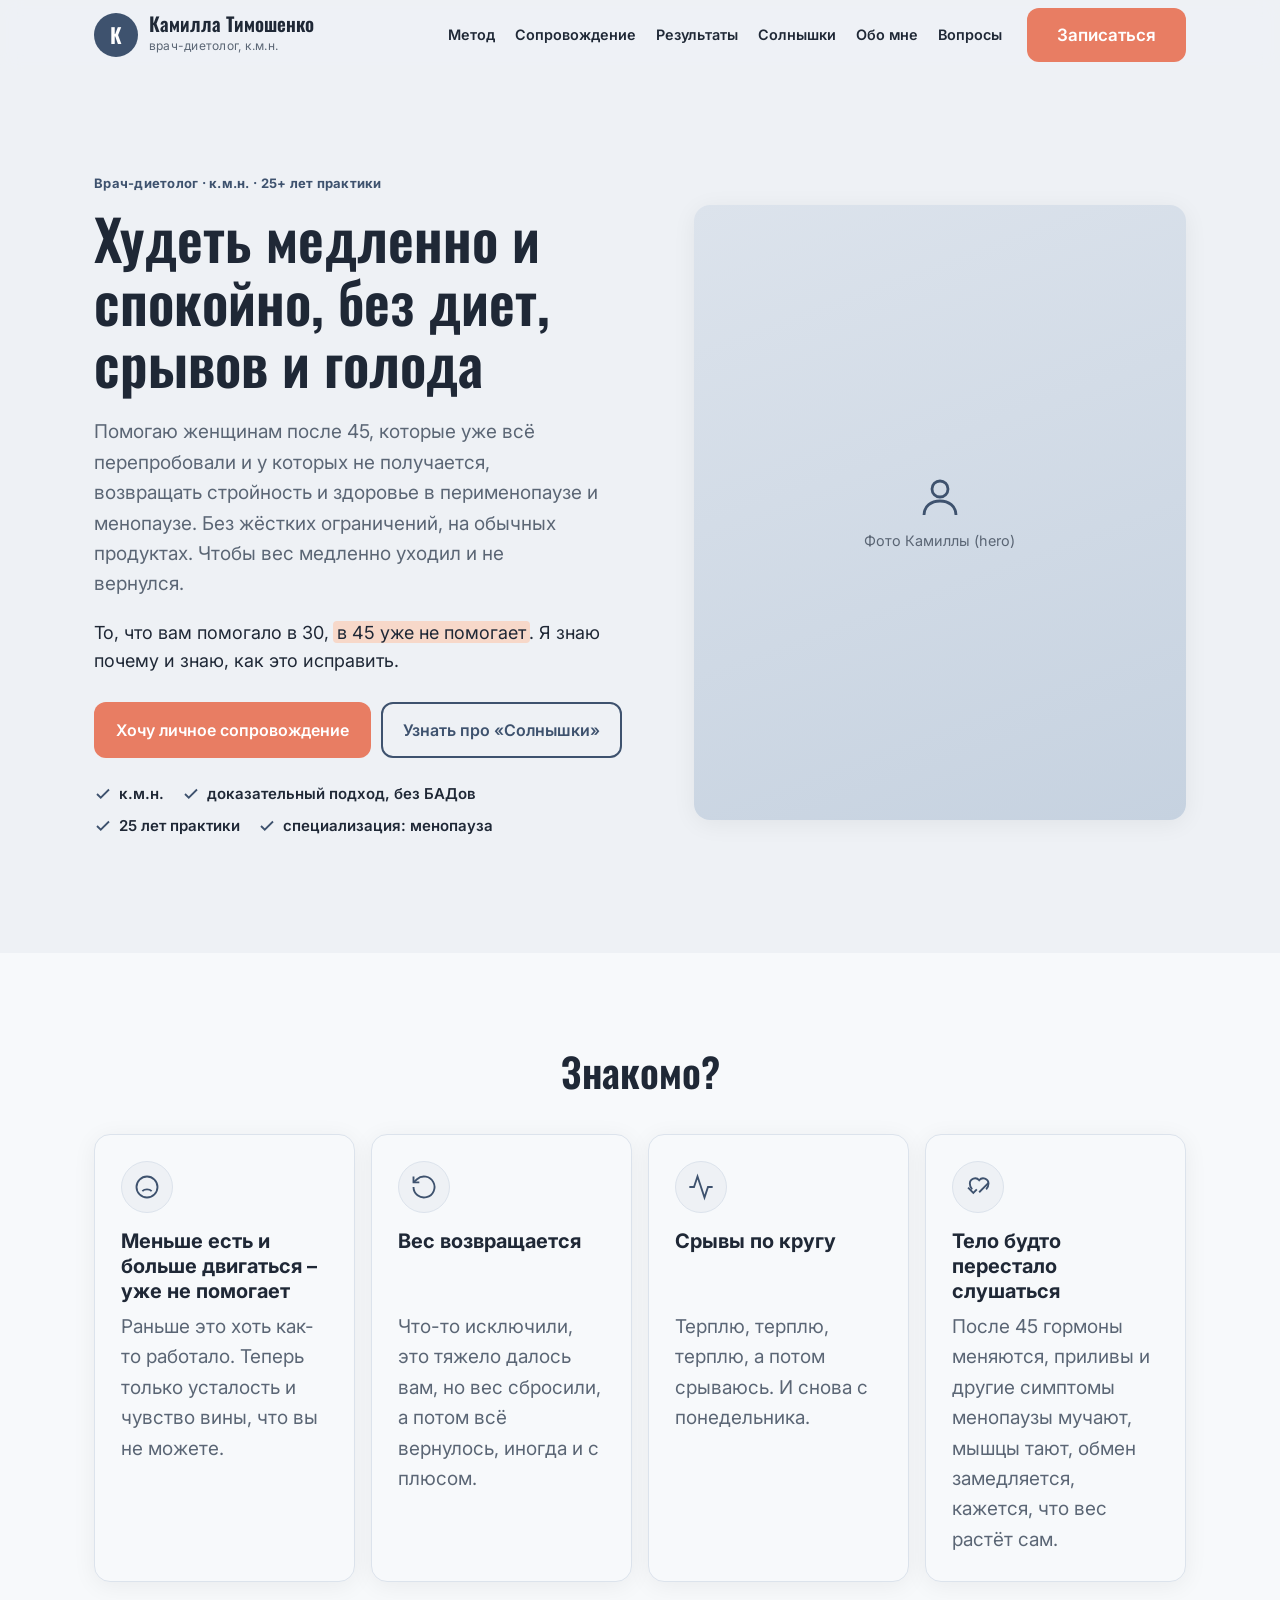
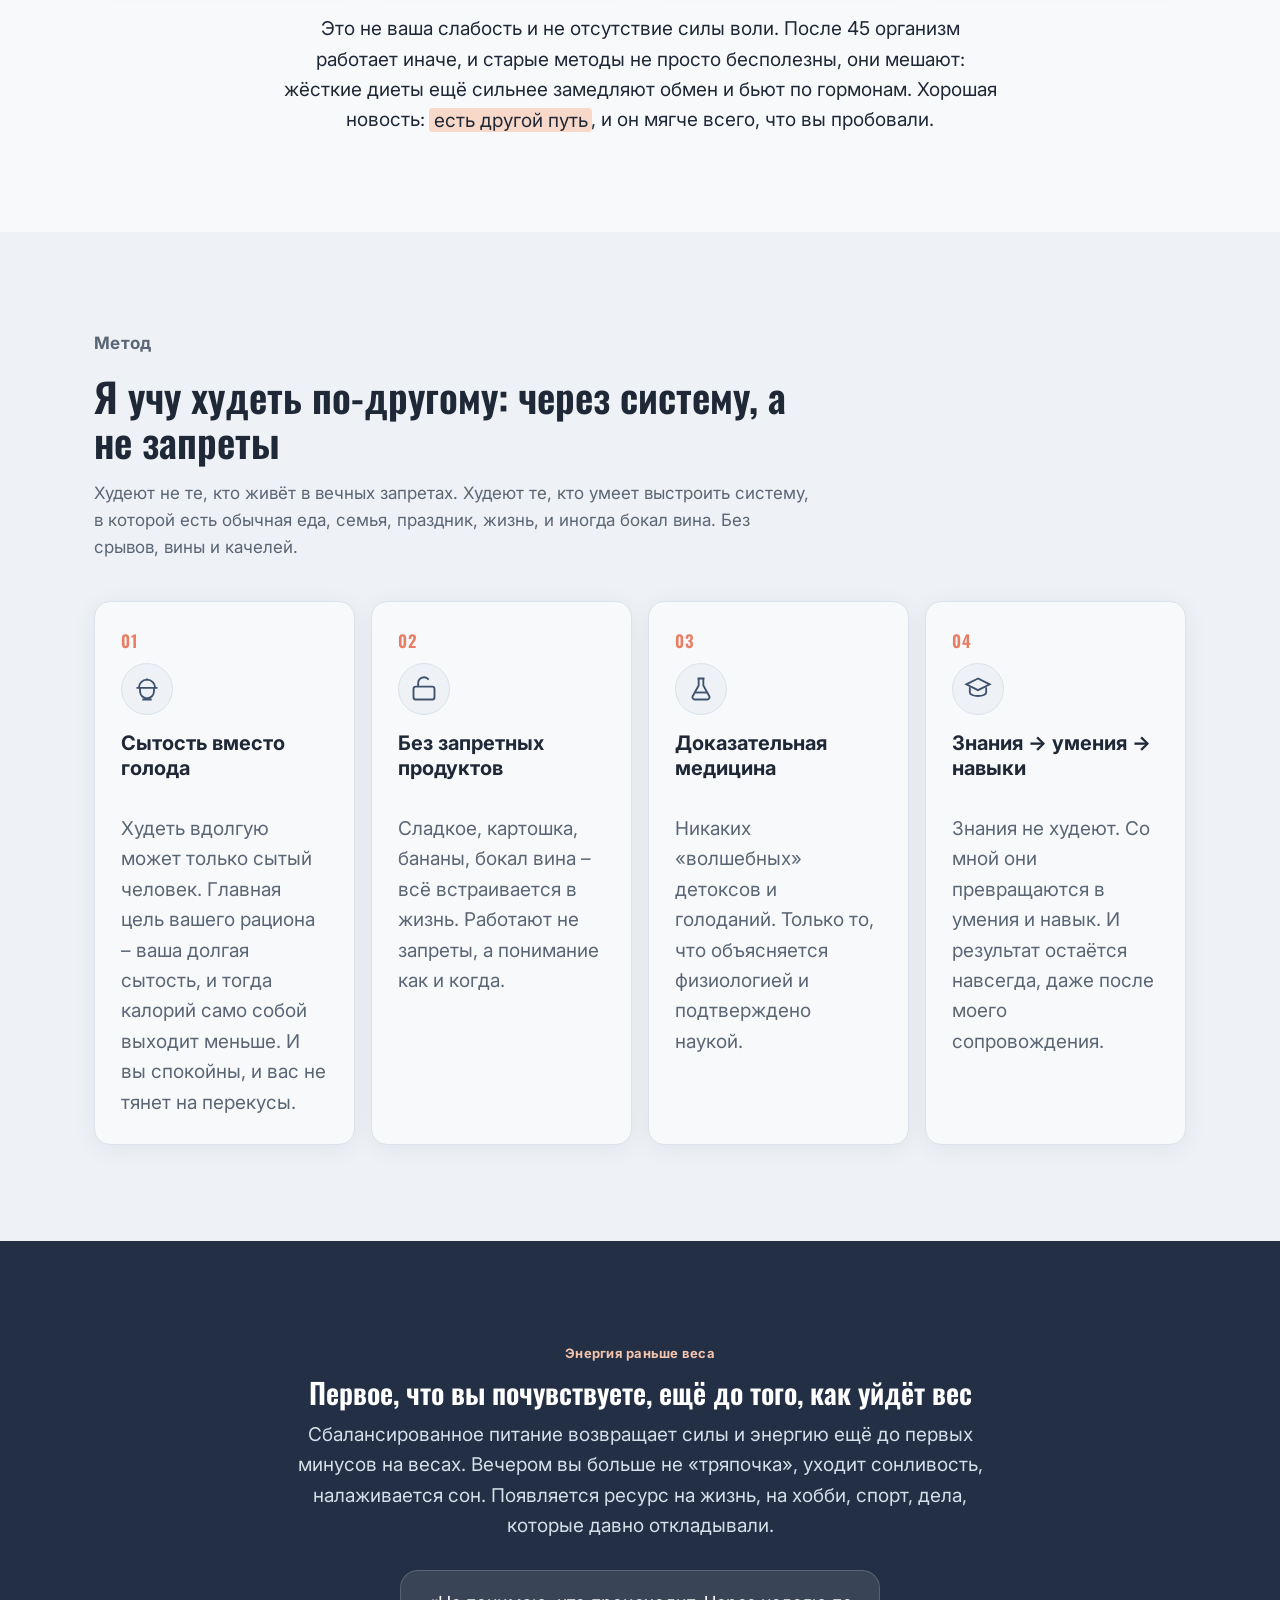
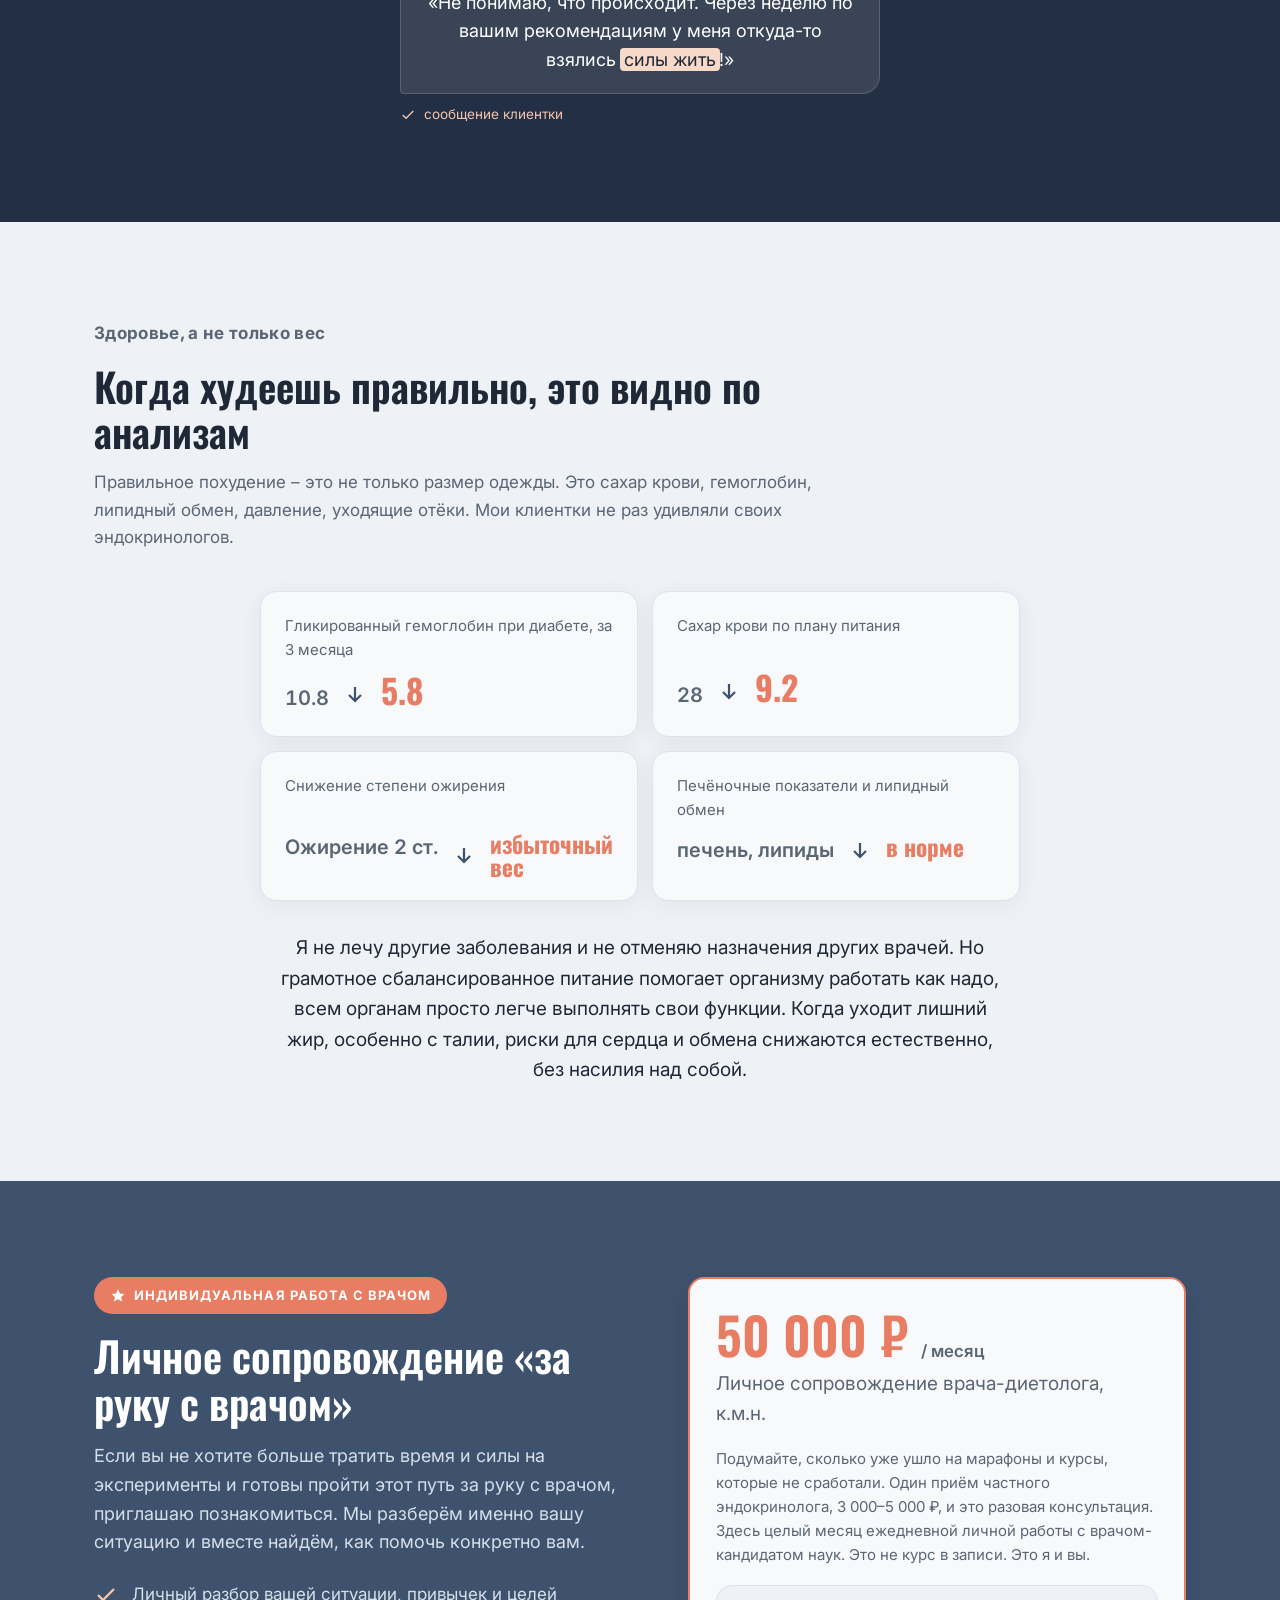
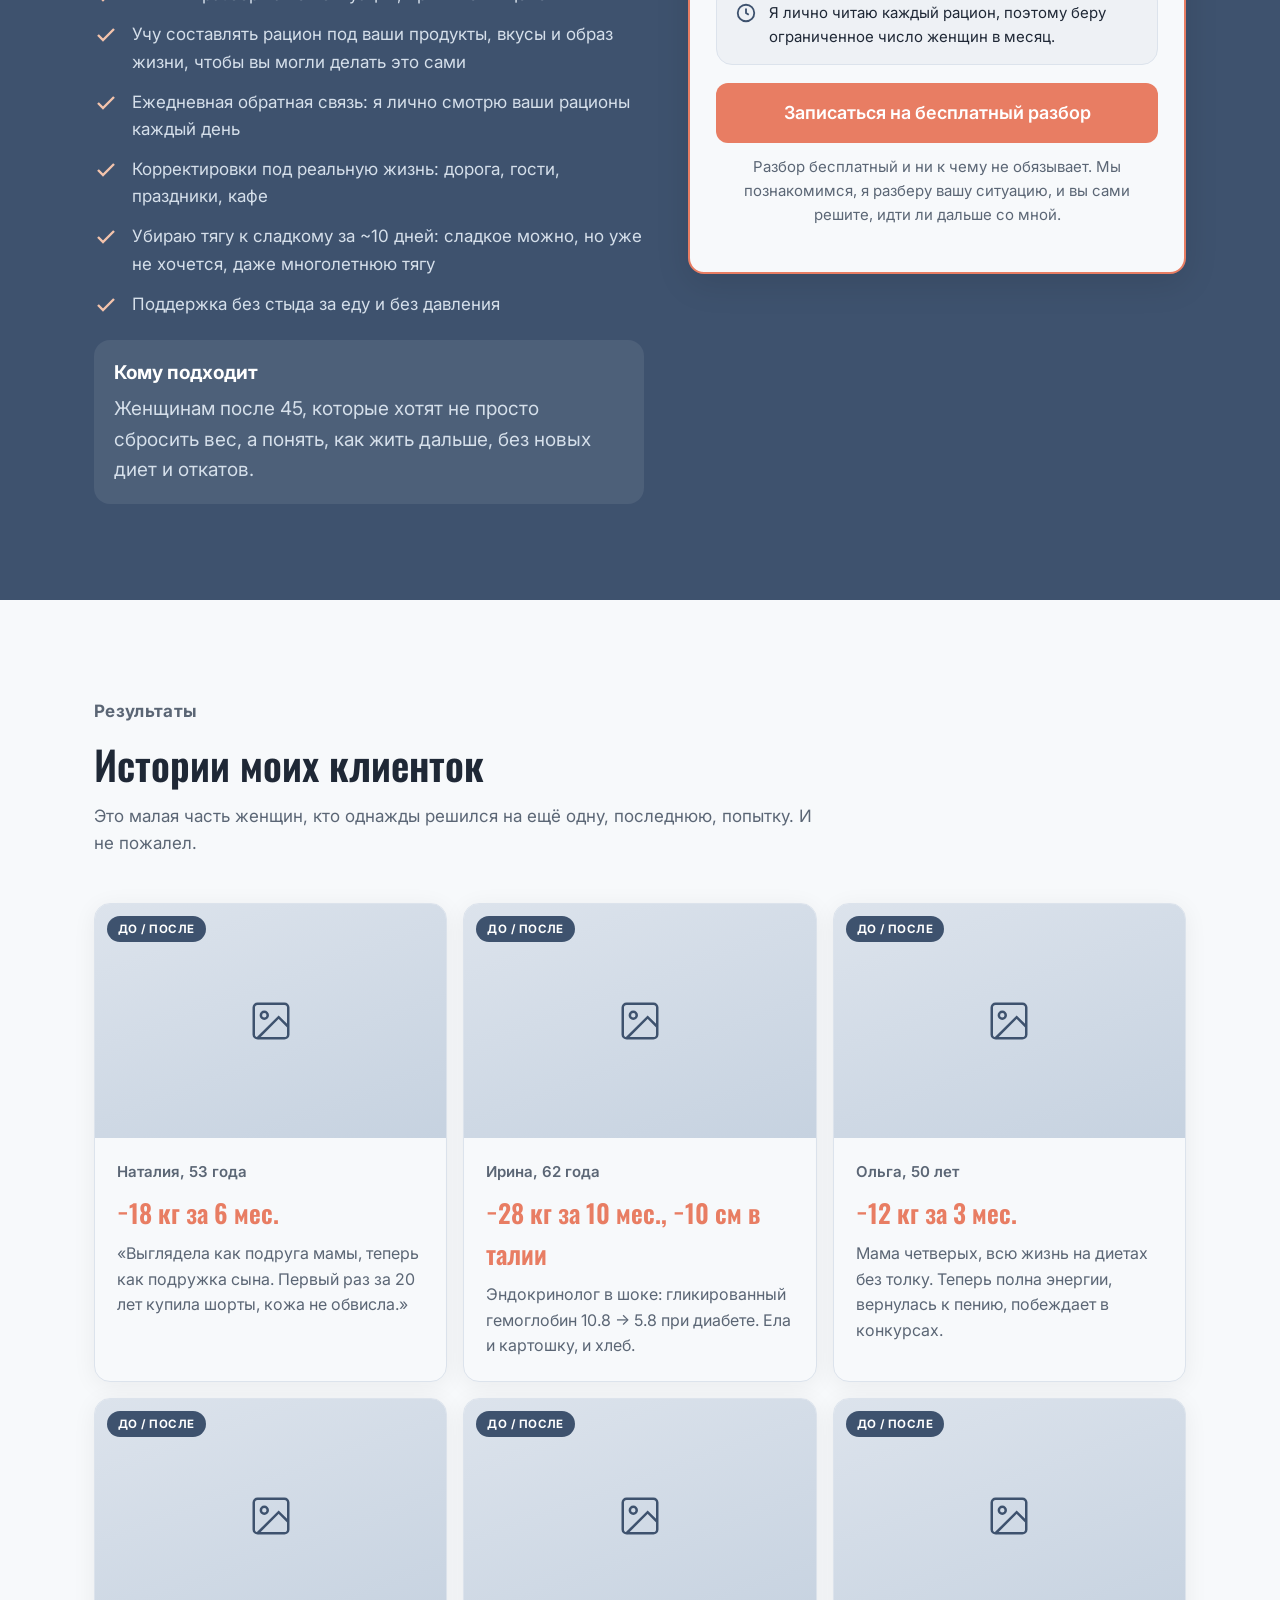
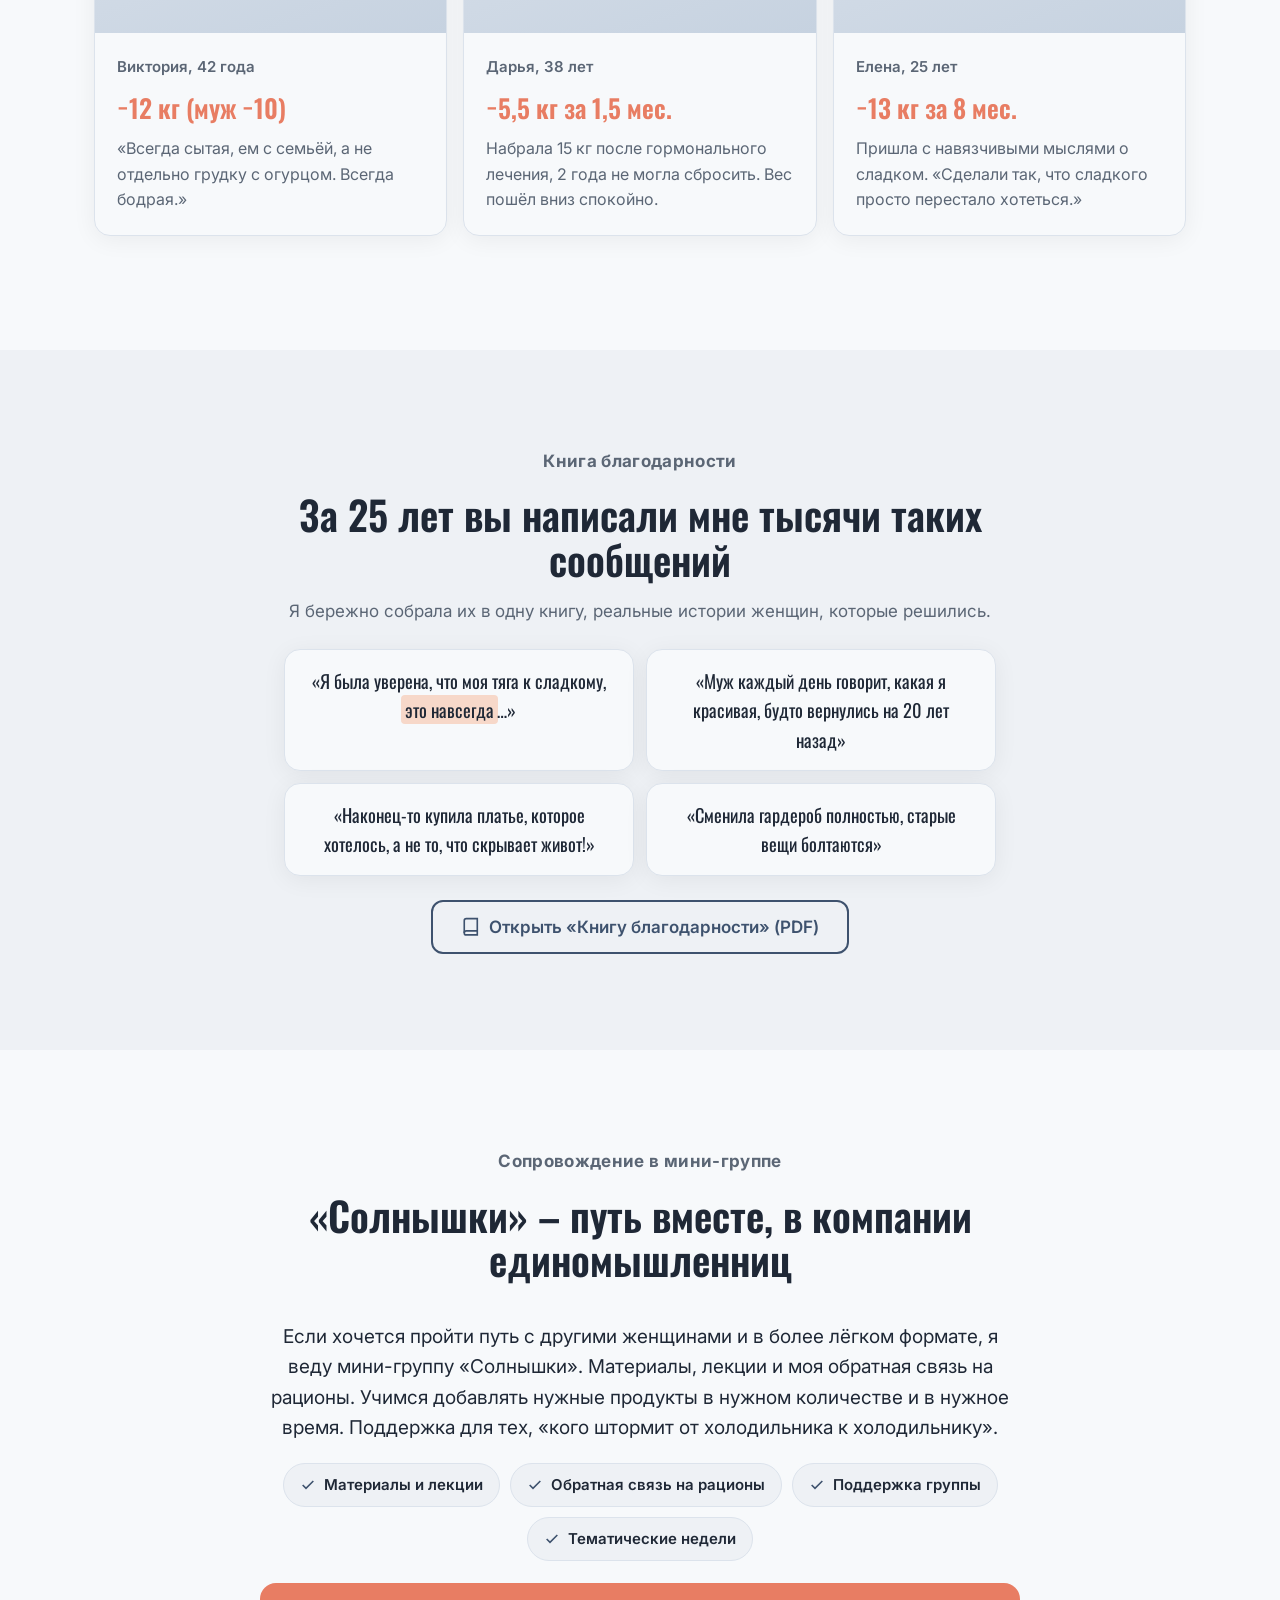
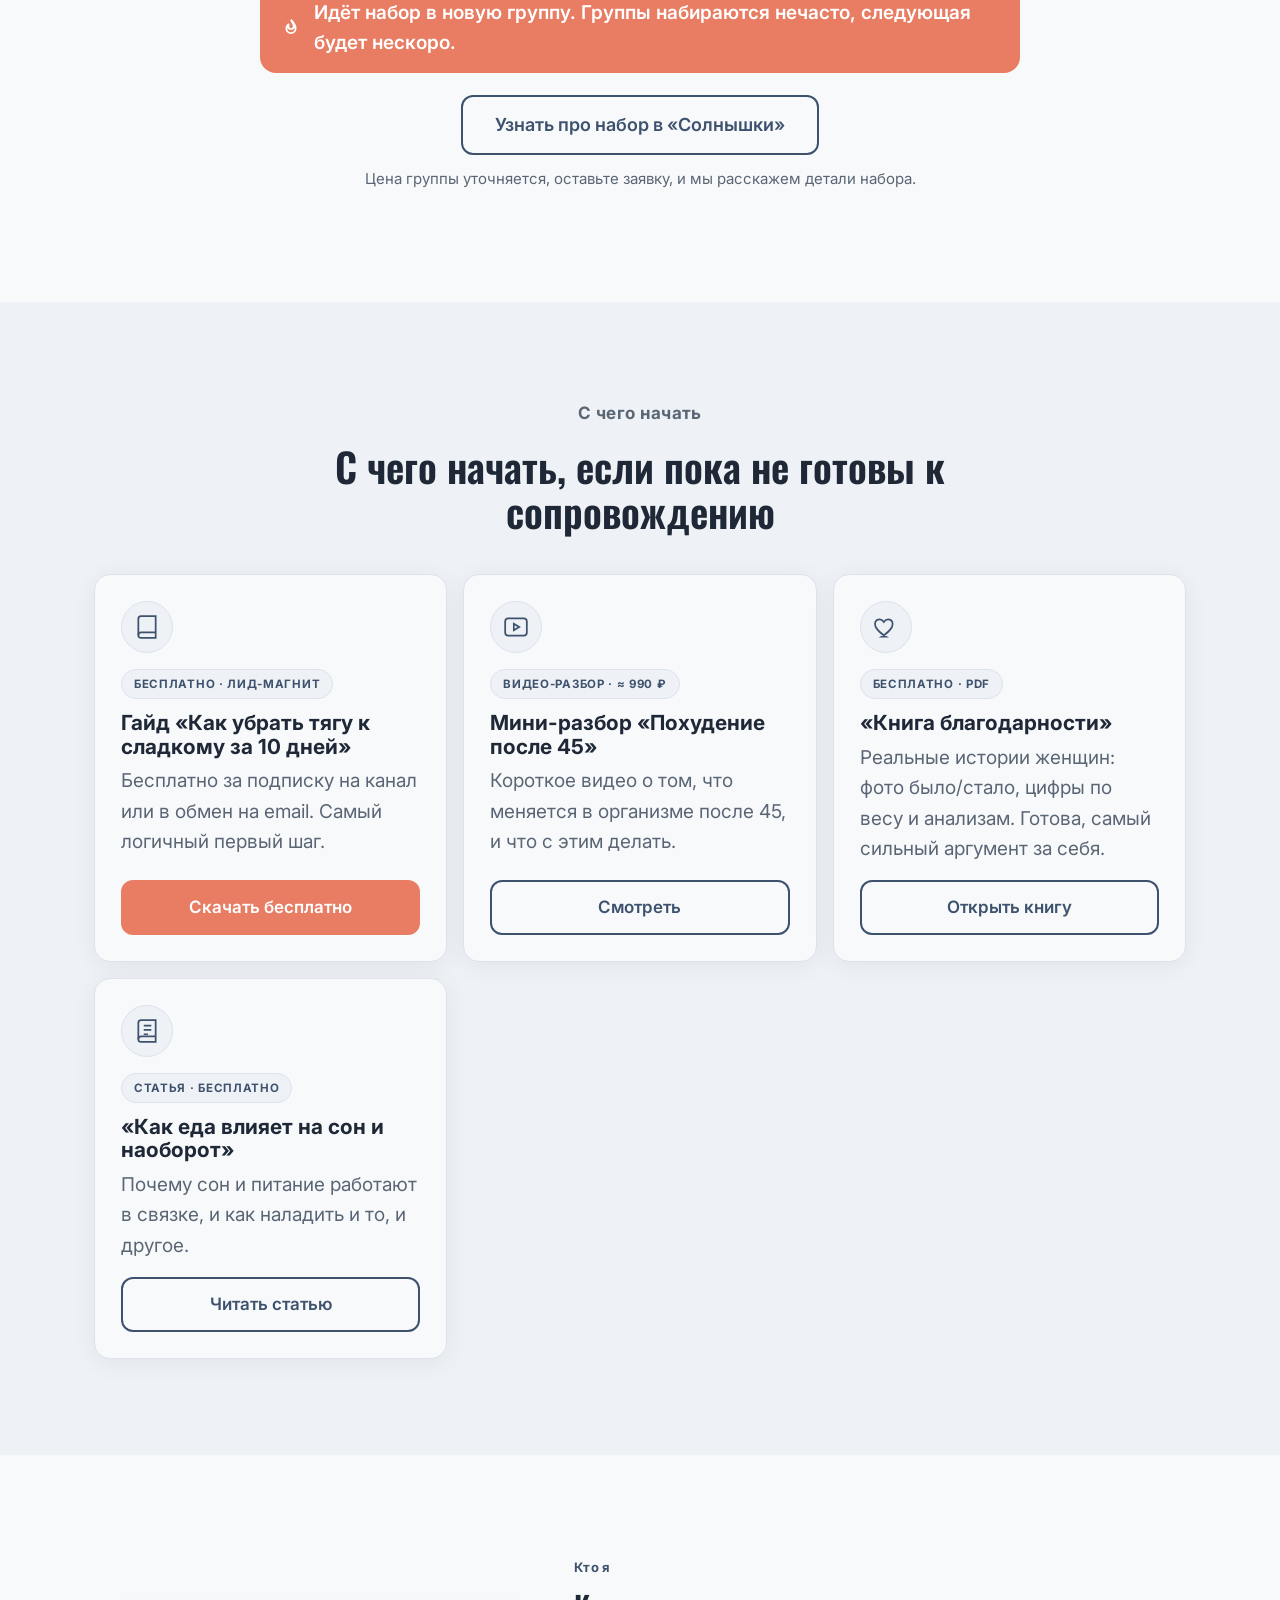
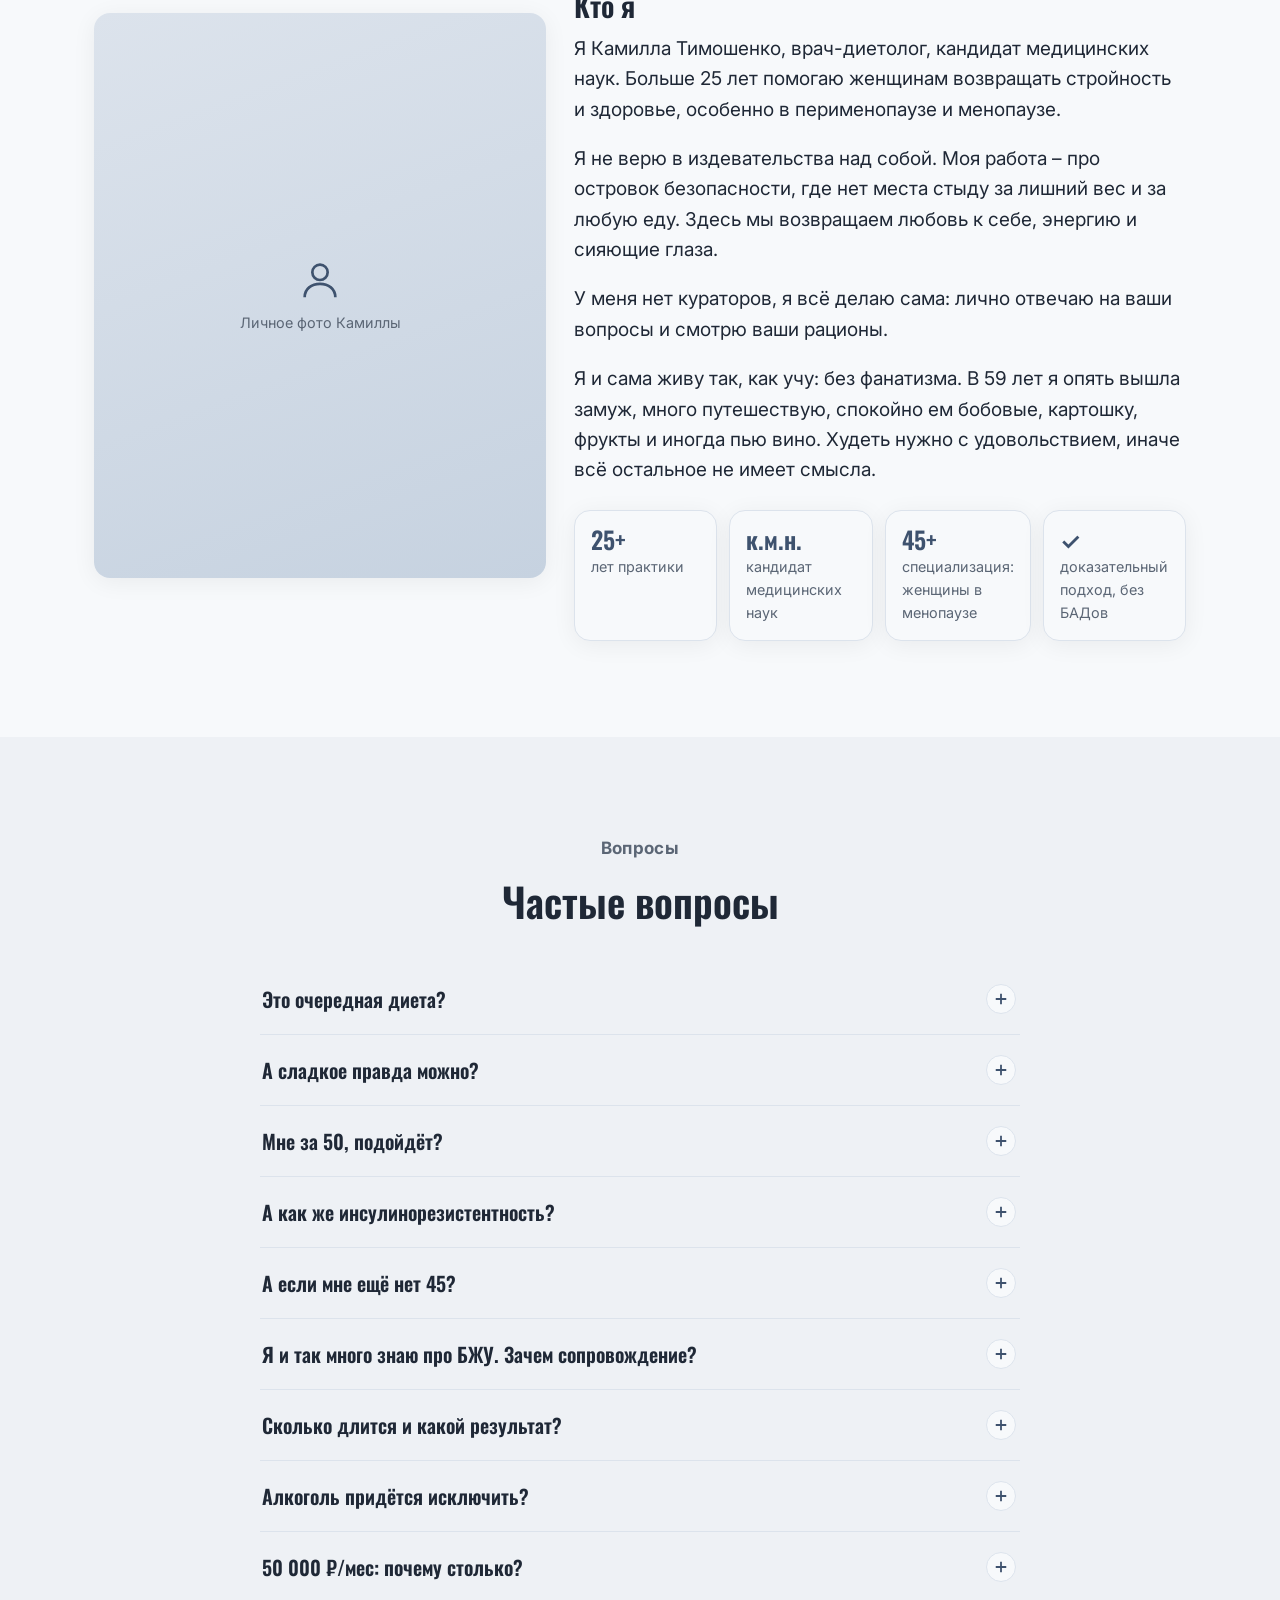
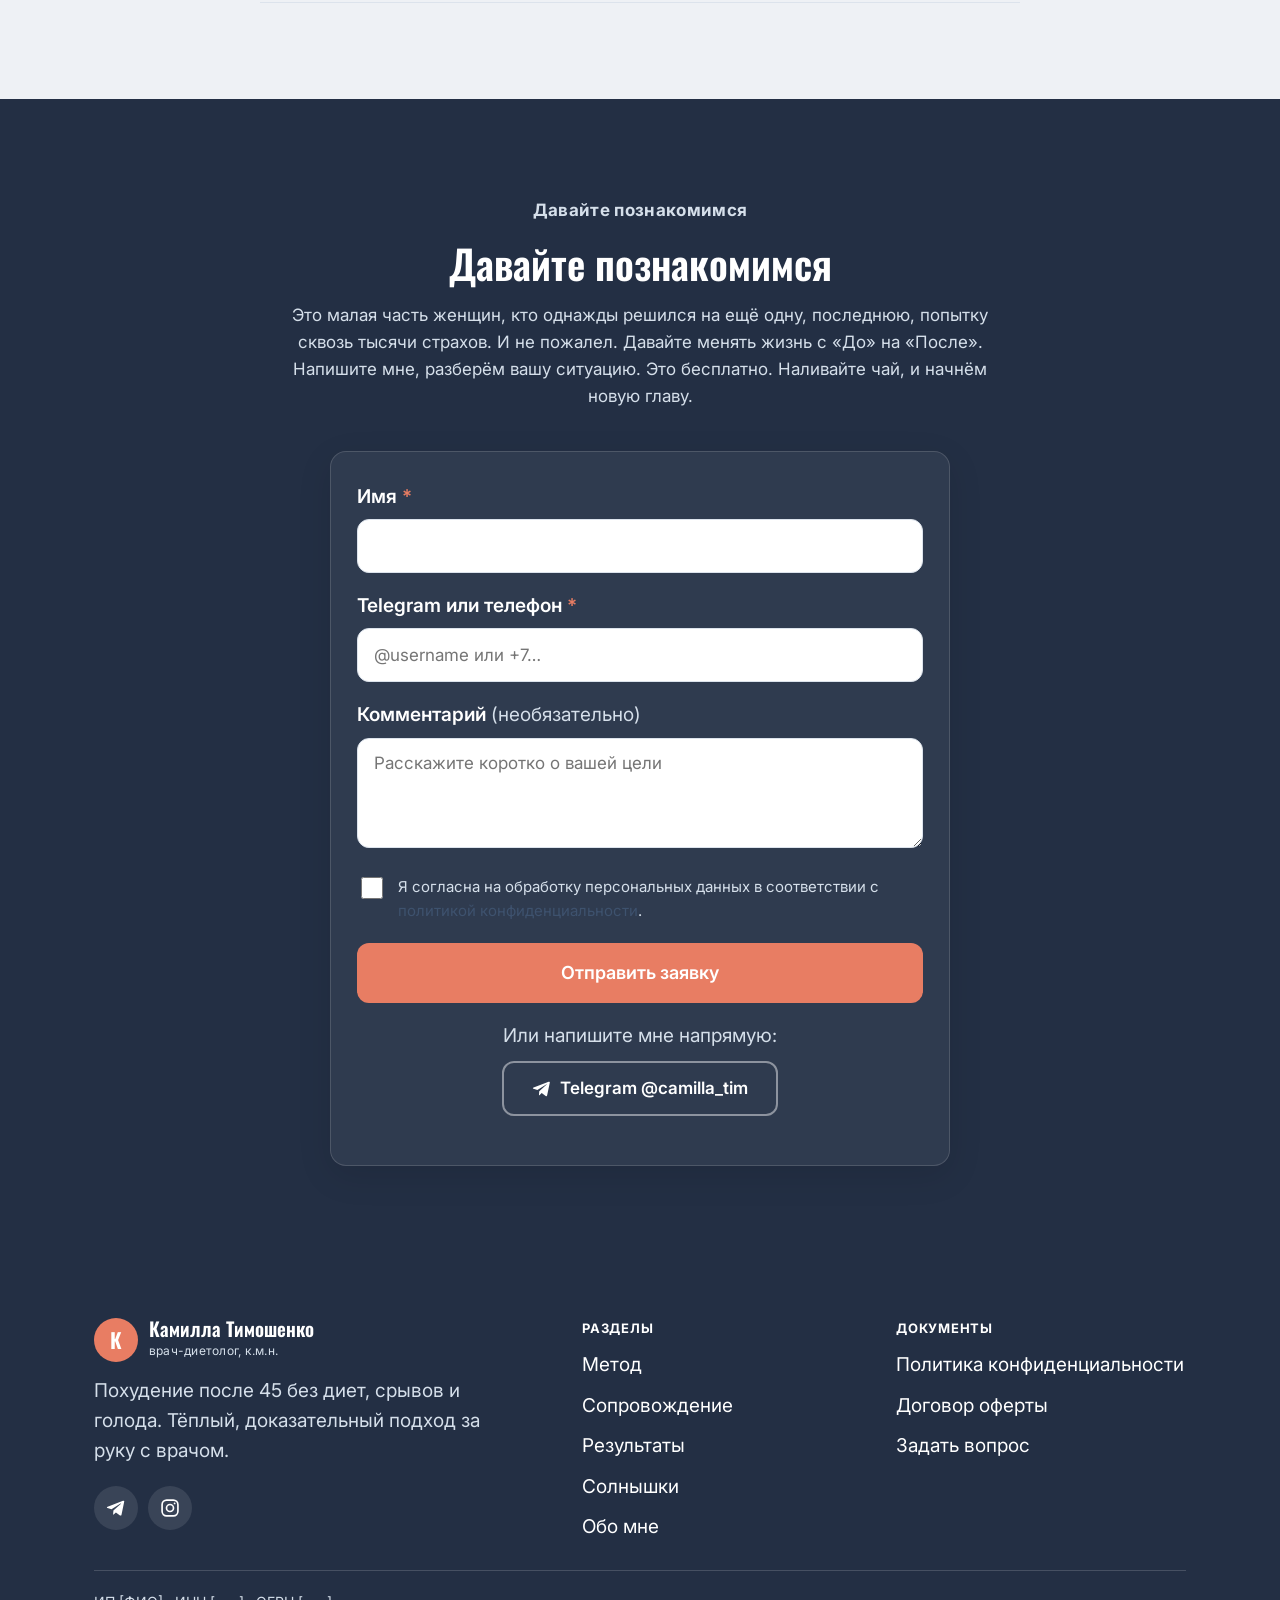
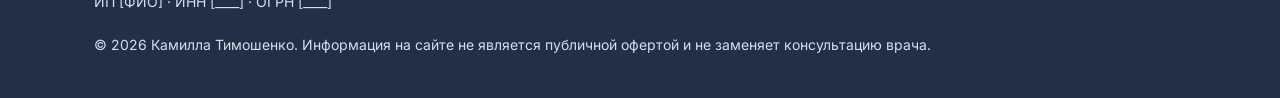
==== index.html @ c0842bf8 "Метод: «ёлочки» у «волшебных» Co-Authored-By: Claude Opus 4.8 <noreply@anthropic.com>" ====
<!DOCTYPE html>
<html lang="ru">
<head>
  <meta charset="UTF-8">
  <meta name="viewport" content="width=device-width, initial-scale=1">
  <title>Камилла Тимошенко, врач-диетолог, к.м.н. | Похудение после 45 без диет</title>
  <meta name="description" content="Врач-диетолог, кандидат медицинских наук. Помогаю женщинам после 45 возвращать стройность и здоровье в перименопаузе и менопаузе, без жёстких диет, срывов и голода. Личное сопровождение «за руку с врачом».">

  <meta property="og:type" content="website">
  <meta property="og:title" content="Камилла Тимошенко, врач-диетолог, к.м.н.">
  <meta property="og:description" content="Похудение после 45 без диет, срывов и голода. Личное сопровождение врача-кандидата наук.">
  <meta property="og:image" content="assets/og-preview.jpg">
  <meta property="og:locale" content="ru_RU">

  <link rel="preconnect" href="https://fonts.googleapis.com">
  <link rel="preconnect" href="https://fonts.gstatic.com" crossorigin>
  <link href="https://fonts.googleapis.com/css2?family=Oswald:wght@400;500;600;700&family=Inter:wght@400;500;600;700&display=swap" rel="stylesheet">
  <link rel="stylesheet" href="css/styles.css">
</head>
<body>

<!-- ============================ C0. ШАПКА ============================ -->
<header class="header" id="top">
  <div class="container header__inner">
    <a href="#top" class="brand" aria-label="Камилла Тимошенко, на главную">
      <span class="brand__mark" aria-hidden="true">К</span>
      <span>
        <span class="brand__name">Камилла Тимошенко</span>
        <span class="brand__role">врач-диетолог, к.м.н.</span>
      </span>
    </a>

    <nav class="nav" aria-label="Основная навигация">
      <a href="#metod">Метод</a>
      <a href="#lichka">Сопровождение</a>
      <a href="#cases">Результаты</a>
      <a href="#gruppa">Солнышки</a>
      <a href="#about">Обо мне</a>
      <a href="#faq">Вопросы</a>
    </nav>

    <a href="#lichka" class="btn btn--accent header__cta">Записаться</a>

    <button class="burger" aria-label="Меню" aria-expanded="false" aria-controls="mobile-menu">
      <svg class="icon-open" viewBox="0 0 24 24" fill="none" stroke="currentColor" stroke-width="2.2" stroke-linecap="round" aria-hidden="true"><path d="M4 7h16M4 12h16M4 17h16"/></svg>
      <svg class="icon-close" viewBox="0 0 24 24" fill="none" stroke="currentColor" stroke-width="2.2" stroke-linecap="round" aria-hidden="true"><path d="M6 6l12 12M18 6 6 18"/></svg>
    </button>
  </div>
</header>

<nav class="mobile-menu" id="mobile-menu" aria-label="Мобильное меню">
  <a class="m-link" href="#metod">Метод <svg width="22" height="22" viewBox="0 0 24 24" fill="none" stroke="currentColor" stroke-width="2.2"><path d="m9 18 6-6-6-6"/></svg></a>
  <a class="m-link" href="#lichka">Сопровождение <svg width="22" height="22" viewBox="0 0 24 24" fill="none" stroke="currentColor" stroke-width="2.2"><path d="m9 18 6-6-6-6"/></svg></a>
  <a class="m-link" href="#cases">Результаты <svg width="22" height="22" viewBox="0 0 24 24" fill="none" stroke="currentColor" stroke-width="2.2"><path d="m9 18 6-6-6-6"/></svg></a>
  <a class="m-link" href="#gruppa">Солнышки <svg width="22" height="22" viewBox="0 0 24 24" fill="none" stroke="currentColor" stroke-width="2.2"><path d="m9 18 6-6-6-6"/></svg></a>
  <a class="m-link" href="#about">Обо мне <svg width="22" height="22" viewBox="0 0 24 24" fill="none" stroke="currentColor" stroke-width="2.2"><path d="m9 18 6-6-6-6"/></svg></a>
  <a class="m-link" href="#faq">Вопросы <svg width="22" height="22" viewBox="0 0 24 24" fill="none" stroke="currentColor" stroke-width="2.2"><path d="m9 18 6-6-6-6"/></svg></a>
  <a href="#lichka" class="btn btn--accent btn--block m-cta">Записаться на разбор</a>
  <div class="m-social">
    <a class="icon-link" href="https://t.me/camilla_tim" target="_blank" rel="noopener" aria-label="Telegram"><svg viewBox="0 0 24 24" fill="currentColor" width="20" height="20"><path d="M21.9 4.3 18.6 20c-.2 1.1-.9 1.4-1.8.9l-4.9-3.6-2.4 2.3c-.3.3-.5.5-1 .5l.4-5 9.1-8.2c.4-.3-.1-.5-.6-.2L6.6 13.6 1.8 12c-1-.3-1-1 .2-1.5l18.4-7.1c.9-.3 1.7.2 1.5 1.4z"/></svg></a>
    <a class="icon-link" href="#" target="_blank" rel="noopener" aria-label="Instagram"><svg viewBox="0 0 24 24" fill="none" stroke="currentColor" stroke-width="2" width="20" height="20"><rect x="2.5" y="2.5" width="19" height="19" rx="5.5"/><circle cx="12" cy="12" r="4.2"/><circle cx="17.5" cy="6.5" r="1.1" fill="currentColor" stroke="none"/></svg></a>
  </div>
</nav>

<main>

  <!-- ============================ C1. HERO (--bg) ============================ -->
  <section class="section hero">
    <div class="container hero__grid">
      <div class="hero__photo">
        <!-- PHOTO: тёплое живое фото Камиллы (есть на руках). Замените src. -->
        <img src="assets/kamilla-hero.jpg" alt="Камилла Тимошенко, врач-диетолог" loading="eager"
             onerror="this.style.display='none'; this.nextElementSibling.style.display='grid';">
        <div class="ph" style="display:none">
          <svg viewBox="0 0 24 24" fill="none" stroke="currentColor" stroke-width="1.4"><circle cx="12" cy="8" r="4"/><path d="M4 21c0-4.4 3.6-7 8-7s8 2.6 8 7"/></svg>
          Фото Камиллы (hero)
        </div>
      </div>
      <div class="hero__text">
        <p class="eyebrow">Врач-диетолог · к.м.н. · 25+ лет практики</p>
        <h1>Худеть медленно и спокойно, без диет, срывов и голода</h1>
        <p class="hero__sub">Помогаю женщинам после 45, которые уже всё перепробовали и у которых не получается, возвращать стройность и здоровье в перименопаузе и менопаузе. Без жёстких ограничений, на обычных продуктах. Чтобы вес медленно уходил и не вернулся.</p>
        <p class="hero__trigger">То, что вам помогало в 30, <span class="hl">в 45 уже не помогает</span>. Я знаю почему и знаю, как это исправить.</p>
        <div class="hero__cta">
          <a href="#lichka" class="btn btn--accent btn--lg">Хочу личное сопровождение</a>
          <a href="#gruppa" class="btn btn--olive-outline btn--lg">Узнать про «Солнышки»</a>
        </div>
        <ul class="trust-row">
          <li><svg viewBox="0 0 24 24" fill="none" stroke="currentColor" stroke-width="2.4"><path d="M20 6 9 17l-5-5"/></svg> к.м.н.</li>
          <li><svg viewBox="0 0 24 24" fill="none" stroke="currentColor" stroke-width="2.4"><path d="M20 6 9 17l-5-5"/></svg> доказательный подход, без БАДов</li>
          <li><svg viewBox="0 0 24 24" fill="none" stroke="currentColor" stroke-width="2.4"><path d="M20 6 9 17l-5-5"/></svg> 25 лет практики</li>
          <li><svg viewBox="0 0 24 24" fill="none" stroke="currentColor" stroke-width="2.4"><path d="M20 6 9 17l-5-5"/></svg> специализация: менопауза</li>
        </ul>
      </div>
    </div>
  </section>

  <!-- ===================== C2. ЗНАКОМО? (--bg-alt) ===================== -->
  <section class="section section--alt" id="pain">
    <div class="container">
      <div class="section-head center reveal"><h2>Знакомо?</h2></div>
      <div class="cards cards--4">
        <article class="card reveal">
          <div class="card__icon"><svg viewBox="0 0 24 24" fill="none" stroke="currentColor"><circle cx="12" cy="12" r="9"/><path d="M8 15.5s1.5-1.5 4-1.5 4 1.5 4 1.5"/><path d="M9 9h.01M15 9h.01"/></svg></div>
          <h3>Меньше есть и больше двигаться – уже не помогает</h3>
          <p>Раньше это хоть как-то работало. Теперь только усталость и чувство вины, что вы не можете.</p>
        </article>
        <article class="card reveal">
          <div class="card__icon"><svg viewBox="0 0 24 24" fill="none" stroke="currentColor"><path d="M3 12a9 9 0 1 0 3-6.7L3 8"/><path d="M3 3v5h5"/></svg></div>
          <h3>Вес возвращается</h3>
          <p>Что-то исключили, это тяжело далось вам, но вес сбросили, а потом всё вернулось, иногда и с плюсом.</p>
        </article>
        <article class="card reveal">
          <div class="card__icon"><svg viewBox="0 0 24 24" fill="none" stroke="currentColor"><path d="M22 12h-4l-3 9L9 3l-3 9H2"/></svg></div>
          <h3>Срывы по кругу</h3>
          <p>Терплю, терплю, терплю, а потом срываюсь. И снова с понедельника.</p>
        </article>
        <article class="card reveal">
          <div class="card__icon"><svg viewBox="0 0 24 24" fill="none" stroke="currentColor"><path d="M3.5 12.5 8 17l3-3M21 8.5 13 16.5"/><path d="M19 14c1.5-1.5 2-3 2-5a4.5 4.5 0 0 0-8-2.8A4.5 4.5 0 0 0 5 9c0 2 .5 3.5 2 5"/></svg></div>
          <h3>Тело будто перестало слушаться</h3>
          <p>После 45 гормоны меняются, приливы и другие симптомы менопаузы мучают, мышцы тают, обмен замедляется, кажется, что вес растёт сам.</p>
        </article>
      </div>
      <p class="bridge reveal">Это не ваша слабость и не отсутствие силы воли. После 45 организм работает иначе, и старые методы не просто бесполезны, они мешают: жёсткие диеты ещё сильнее замедляют обмен и бьют по гормонам. Хорошая новость: <span class="hl">есть другой путь</span>, и он мягче всего, что вы пробовали.</p>
    </div>
  </section>

  <!-- ========================= C3. МЕТОД (--bg) ========================= -->
  <section class="section" id="metod">
    <div class="container">
      <div class="section-head reveal">
        <p class="eyebrow">Метод</p>
        <h2>Я учу худеть по-другому: через систему, а не запреты</h2>
        <p class="lead">Худеют не те, кто живёт в вечных запретах. Худеют те, кто умеет выстроить систему, в которой есть обычная еда, семья, праздник, жизнь, и иногда бокал вина. Без срывов, вины и качелей.</p>
      </div>
      <div class="cards cards--4">
        <article class="card reveal">
          <div class="card__num">01</div>
          <div class="card__icon"><svg viewBox="0 0 24 24" fill="none" stroke="currentColor"><path d="M3 11h18M5 11a7 7 0 0 1 14 0M12 3v2M8 21h8"/><path d="M6 11v3a6 6 0 0 0 12 0v-3"/></svg></div>
          <h3>Сытость вместо голода</h3>
          <p>Худеть вдолгую может только сытый человек. Главная цель вашего рациона – ваша долгая сытость, и тогда калорий само собой выходит меньше. И вы спокойны, и вас не тянет на перекусы.</p>
        </article>
        <article class="card reveal">
          <div class="card__num">02</div>
          <div class="card__icon"><svg viewBox="0 0 24 24" fill="none" stroke="currentColor"><rect x="3" y="10" width="18" height="11" rx="2"/><path d="M7 10V7a5 5 0 0 1 9-3"/></svg></div>
          <h3>Без запретных продуктов</h3>
          <p>Сладкое, картошка, бананы, бокал вина – всё встраивается в жизнь. Работают не запреты, а понимание как и когда.</p>
        </article>
        <article class="card reveal">
          <div class="card__num">03</div>
          <div class="card__icon"><svg viewBox="0 0 24 24" fill="none" stroke="currentColor"><path d="M9 3h6M10 3v6l-5 9a2 2 0 0 0 1.8 3h10.4a2 2 0 0 0 1.8-3l-5-9V3"/><path d="M7 15h10"/></svg></div>
          <h3>Доказательная медицина</h3>
          <p>Никаких «волшебных» детоксов и голоданий. Только то, что объясняется физиологией и подтверждено наукой.</p>
        </article>
        <article class="card reveal">
          <div class="card__num">04</div>
          <div class="card__icon"><svg viewBox="0 0 24 24" fill="none" stroke="currentColor"><path d="M12 3 2 8l10 5 10-5-10-5z"/><path d="M5 10.5V15c0 1.7 3.1 3 7 3s7-1.3 7-3v-4.5"/></svg></div>
          <h3>Знания → умения → навыки</h3>
          <p>Знания не худеют. Со мной они превращаются в умения и навык. И результат остаётся навсегда, даже после моего сопровождения.</p>
        </article>
      </div>
    </div>
  </section>

  <!-- ====================== C4. ЭНЕРГИЯ (--olive-deep) ====================== -->
  <section class="section section--dark" id="energy">
    <div class="container narrow" style="text-align:center">
      <p class="eyebrow">Энергия раньше веса</p>
      <h2 class="reveal">Первое, что вы почувствуете, ещё до того, как уйдёт вес</h2>
      <p class="reveal" style="font-size:1.1875rem; color:var(--cream-on-dark)">Сбалансированное питание возвращает силы и энергию ещё до первых минусов на весах. Вечером вы больше не «тряпочка», уходит сонливость, налаживается сон. Появляется ресурс на жизнь, на хобби, спорт, дела, которые давно откладывали.</p>
      <div class="chat reveal">
        <div class="chat__bubble">«Не понимаю, что происходит. Через неделю по вашим рекомендациям у меня откуда-то взялись <span class="hl">силы жить</span>!»</div>
        <div class="chat__meta"><svg viewBox="0 0 24 24" fill="none" stroke="currentColor" stroke-width="2"><path d="M20 6 9 17l-5-5"/></svg> сообщение клиентки</div>
      </div>
    </div>
  </section>

  <!-- ====================== C5. ЗДОРОВЬЕ / АНАЛИЗЫ (--bg) ====================== -->
  <section class="section" id="health">
    <div class="container">
      <div class="section-head reveal">
        <p class="eyebrow">Здоровье, а не только вес</p>
        <h2>Когда худеешь правильно, это видно по анализам</h2>
        <p>Правильное похудение – это не только размер одежды. Это сахар крови, гемоглобин, липидный обмен, давление, уходящие отёки. Мои клиентки не раз удивляли своих эндокринологов.</p>
      </div>
      <div class="metrics narrow">
        <div class="metric reveal">
          <p class="metric__label">Гликированный гемоглобин при диабете, за 3 месяца</p>
          <p class="metric__val"><span class="metric__from">10.8</span><span class="metric__arrow"><svg viewBox="0 0 24 24" fill="none" stroke="currentColor" stroke-width="2.2"><path d="M12 5v14M6 13l6 6 6-6"/></svg></span><span class="metric__to">5.8</span></p>
        </div>
        <div class="metric reveal">
          <p class="metric__label">Сахар крови по плану питания</p>
          <p class="metric__val"><span class="metric__from">28</span><span class="metric__arrow"><svg viewBox="0 0 24 24" fill="none" stroke="currentColor" stroke-width="2.2"><path d="M12 5v14M6 13l6 6 6-6"/></svg></span><span class="metric__to">9.2</span></p>
        </div>
        <div class="metric reveal">
          <p class="metric__label">Снижение степени ожирения</p>
          <p class="metric__val"><span class="metric__from">Ожирение&nbsp;2&nbsp;ст.</span><span class="metric__arrow"><svg viewBox="0 0 24 24" fill="none" stroke="currentColor" stroke-width="2.2"><path d="M12 5v14M6 13l6 6 6-6"/></svg></span><span class="metric__to" style="font-size:1.45rem">избыточный вес</span></p>
        </div>
        <div class="metric reveal">
          <p class="metric__label">Печёночные показатели и липидный обмен</p>
          <p class="metric__val"><span class="metric__from">печень, липиды</span><span class="metric__arrow"><svg viewBox="0 0 24 24" fill="none" stroke="currentColor" stroke-width="2.2"><path d="M12 5v14M6 13l6 6 6-6"/></svg></span><span class="metric__to" style="font-size:1.45rem">в норме</span></p>
        </div>
      </div>
      <p class="bridge reveal">Я не лечу другие заболевания и не отменяю назначения других врачей. Но грамотное сбалансированное питание помогает организму работать как надо, всем органам просто легче выполнять свои функции. Когда уходит лишний жир, особенно с талии, риски для сердца и обмена снижаются естественно, без насилия над собой.</p>
    </div>
  </section>

  <!-- ============ C6. ⭐ ЛИЧКА + ЦЕНА (--olive) — ГЛАВНЫЙ ГЕРОЙ ============ -->
  <section class="section section--olive" id="lichka">
    <div class="container lichka">
      <div class="lichka__inner">
        <div class="reveal">
          <span class="tag"><svg viewBox="0 0 24 24" fill="currentColor"><path d="m12 2 2.9 6.3 6.9.7-5.2 4.6 1.5 6.8L12 17l-6.1 3.4 1.5-6.8L2.2 9l6.9-.7L12 2z"/></svg> Индивидуальная работа с врачом</span>
          <h2>Личное сопровождение «за руку с врачом»</h2>
          <p class="lichka__intro">Если вы не хотите больше тратить время и силы на эксперименты и готовы пройти этот путь за руку с врачом, приглашаю познакомиться. Мы разберём именно вашу ситуацию и вместе найдём, как помочь конкретно вам.</p>
          <ul class="includes">
            <li><svg viewBox="0 0 24 24" fill="none" stroke="currentColor" stroke-width="2.4"><path d="M20 6 9 17l-5-5"/></svg> Личный разбор вашей ситуации, привычек и целей</li>
            <li><svg viewBox="0 0 24 24" fill="none" stroke="currentColor" stroke-width="2.4"><path d="M20 6 9 17l-5-5"/></svg> Учу составлять рацион под ваши продукты, вкусы и образ жизни, чтобы вы могли делать это сами</li>
            <li><svg viewBox="0 0 24 24" fill="none" stroke="currentColor" stroke-width="2.4"><path d="M20 6 9 17l-5-5"/></svg> Ежедневная обратная связь: я лично смотрю ваши рационы каждый день</li>
            <li><svg viewBox="0 0 24 24" fill="none" stroke="currentColor" stroke-width="2.4"><path d="M20 6 9 17l-5-5"/></svg> Корректировки под реальную жизнь: дорога, гости, праздники, кафе</li>
            <li><svg viewBox="0 0 24 24" fill="none" stroke="currentColor" stroke-width="2.4"><path d="M20 6 9 17l-5-5"/></svg> Убираю тягу к сладкому за ~10 дней: сладкое можно, но уже не хочется, даже многолетнюю тягу</li>
            <li><svg viewBox="0 0 24 24" fill="none" stroke="currentColor" stroke-width="2.4"><path d="M20 6 9 17l-5-5"/></svg> Поддержка без стыда за еду и без давления</li>
          </ul>
          <div class="lichka__who">
            <b>Кому подходит</b>
            <p>Женщинам после 45, которые хотят не просто сбросить вес, а понять, как жить дальше, без новых диет и откатов.</p>
          </div>
        </div>

        <div class="reveal">
          <div class="price-card">
            <p class="price">50 000 ₽ <small>/ месяц</small></p>
            <p class="price-sub">Личное сопровождение врача-диетолога, к.м.н.</p>
            <p class="anchor-note">Подумайте, сколько уже ушло на марафоны и курсы, которые не сработали. Один приём частного эндокринолога, 3 000–5 000 ₽, и это разовая консультация. Здесь целый месяц ежедневной личной работы с врачом-кандидатом наук. Это не курс в записи. Это я и вы.</p>
            <div class="scarcity">
              <svg viewBox="0 0 24 24" fill="none" stroke="currentColor" stroke-width="2"><circle cx="12" cy="12" r="9"/><path d="M12 7v5l3 2"/></svg>
              <span>Я лично читаю каждый рацион, поэтому беру ограниченное число женщин в месяц.</span>
            </div>
            <a href="#form" class="btn btn--accent btn--lg btn--block">Записаться на бесплатный разбор</a>
            <p class="fineprint">Разбор бесплатный и ни к чему не обязывает. Мы познакомимся, я разберу вашу ситуацию, и вы сами решите, идти ли дальше со мной.</p>
          </div>
        </div>
      </div>
    </div>
  </section>

  <!-- ========================= C7. КЕЙСЫ (--bg-alt) ========================= -->
  <section class="section section--alt" id="cases">
    <div class="container">
      <div class="section-head reveal">
        <p class="eyebrow">Результаты</p>
        <h2>Истории моих клиенток</h2>
        <p>Это малая часть женщин, кто однажды решился на ещё одну, последнюю, попытку. И не пожалел.</p>
      </div>
      <div class="cases">
        <article class="case reveal">
          <div class="case__photo"><span class="ba">До / После</span><svg width="46" height="46" viewBox="0 0 24 24" fill="none" stroke="currentColor" stroke-width="1.3"><rect x="3" y="3" width="18" height="18" rx="2"/><circle cx="8.5" cy="9" r="1.8"/><path d="m21 15-5-5L5 21"/></svg></div>
          <div class="case__body"><span class="case__name">Наталия, 53 года</span><span class="case__result">−18 кг за 6 мес.</span><p class="case__quote">«Выглядела как подруга мамы, теперь как подружка сына. Первый раз за 20 лет купила шорты, кожа не обвисла.»</p></div>
        </article>
        <article class="case reveal">
          <div class="case__photo"><span class="ba">До / После</span><svg width="46" height="46" viewBox="0 0 24 24" fill="none" stroke="currentColor" stroke-width="1.3"><rect x="3" y="3" width="18" height="18" rx="2"/><circle cx="8.5" cy="9" r="1.8"/><path d="m21 15-5-5L5 21"/></svg></div>
          <div class="case__body"><span class="case__name">Ирина, 62 года</span><span class="case__result">−28 кг за 10 мес., −10 см в талии</span><p class="case__quote">Эндокринолог в шоке: гликированный гемоглобин 10.8 → 5.8 при диабете. Ела и картошку, и хлеб.</p></div>
        </article>
        <article class="case reveal">
          <div class="case__photo"><span class="ba">До / После</span><svg width="46" height="46" viewBox="0 0 24 24" fill="none" stroke="currentColor" stroke-width="1.3"><rect x="3" y="3" width="18" height="18" rx="2"/><circle cx="8.5" cy="9" r="1.8"/><path d="m21 15-5-5L5 21"/></svg></div>
          <div class="case__body"><span class="case__name">Ольга, 50 лет</span><span class="case__result">−12 кг за 3 мес.</span><p class="case__quote">Мама четверых, всю жизнь на диетах без толку. Теперь полна энергии, вернулась к пению, побеждает в конкурсах.</p></div>
        </article>
        <article class="case reveal">
          <div class="case__photo"><span class="ba">До / После</span><svg width="46" height="46" viewBox="0 0 24 24" fill="none" stroke="currentColor" stroke-width="1.3"><rect x="3" y="3" width="18" height="18" rx="2"/><circle cx="8.5" cy="9" r="1.8"/><path d="m21 15-5-5L5 21"/></svg></div>
          <div class="case__body"><span class="case__name">Виктория, 42 года</span><span class="case__result">−12 кг (муж −10)</span><p class="case__quote">«Всегда сытая, ем с семьёй, а не отдельно грудку с огурцом. Всегда бодрая.»</p></div>
        </article>
        <article class="case reveal">
          <div class="case__photo"><span class="ba">До / После</span><svg width="46" height="46" viewBox="0 0 24 24" fill="none" stroke="currentColor" stroke-width="1.3"><rect x="3" y="3" width="18" height="18" rx="2"/><circle cx="8.5" cy="9" r="1.8"/><path d="m21 15-5-5L5 21"/></svg></div>
          <div class="case__body"><span class="case__name">Дарья, 38 лет</span><span class="case__result">−5,5 кг за 1,5 мес.</span><p class="case__quote">Набрала 15 кг после гормонального лечения, 2 года не могла сбросить. Вес пошёл вниз спокойно.</p></div>
        </article>
        <article class="case reveal">
          <div class="case__photo"><span class="ba">До / После</span><svg width="46" height="46" viewBox="0 0 24 24" fill="none" stroke="currentColor" stroke-width="1.3"><rect x="3" y="3" width="18" height="18" rx="2"/><circle cx="8.5" cy="9" r="1.8"/><path d="m21 15-5-5L5 21"/></svg></div>
          <div class="case__body"><span class="case__name">Елена, 25 лет</span><span class="case__result">−13 кг за 8 мес.</span><p class="case__quote">Пришла с навязчивыми мыслями о сладком. «Сделали так, что сладкого просто перестало хотеться.»</p></div>
        </article>
      </div>
      <p class="scroll-hint">← листайте, чтобы увидеть больше →</p>
    </div>
  </section>

  <!-- ===================== C8. КНИГА БЛАГОДАРНОСТИ (--bg) ===================== -->
  <section class="section" id="book">
    <div class="container narrow center" style="text-align:center">
      <div class="section-head center reveal" style="margin-bottom:8px">
        <p class="eyebrow">Книга благодарности</p>
        <h2>За 25 лет вы написали мне тысячи таких сообщений</h2>
        <p>Я бережно собрала их в одну книгу, реальные истории женщин, которые решились.</p>
      </div>
      <div class="book__quotes reveal">
        <blockquote>«Я была уверена, что моя тяга к сладкому, <span class="hl">это навсегда</span>…»</blockquote>
        <blockquote>«Муж каждый день говорит, какая я красивая, будто вернулись на 20 лет назад»</blockquote>
        <blockquote>«Наконец-то купила платье, которое хотелось, а не то, что скрывает живот!»</blockquote>
        <blockquote>«Сменила гардероб полностью, старые вещи болтаются»</blockquote>
      </div>
      <a href="assets/kniga-blagodarnosti.pdf" target="_blank" rel="noopener" class="btn btn--olive-outline reveal">
        <svg viewBox="0 0 24 24" fill="none" stroke="currentColor" stroke-width="2"><path d="M4 19.5A2.5 2.5 0 0 1 6.5 17H20"/><path d="M6.5 2H20v20H6.5A2.5 2.5 0 0 1 4 19.5v-15A2.5 2.5 0 0 1 6.5 2z"/></svg>
        Открыть «Книгу благодарности» (PDF)
      </a>
    </div>
  </section>

  <!-- ===================== C9. «СОЛНЫШКИ» (--bg-alt) ===================== -->
  <section class="section section--alt" id="gruppa">
    <div class="container">
      <div class="section-head center reveal">
        <p class="eyebrow">Сопровождение в мини-группе</p>
        <h2>«Солнышки» – путь вместе, в компании единомышленниц</h2>
      </div>
      <div class="narrow">
        <p class="lead reveal" style="text-align:center">Если хочется пройти путь с другими женщинами и в более лёгком формате, я веду мини-группу «Солнышки». Материалы, лекции и моя обратная связь на рационы. Учимся добавлять нужные продукты в нужном количестве и в нужное время. Поддержка для тех, «кого штормит от холодильника к холодильнику».</p>
        <ul class="chips reveal" style="justify-content:center">
          <li><svg viewBox="0 0 24 24" fill="none" stroke="currentColor" stroke-width="2.4"><path d="M20 6 9 17l-5-5"/></svg> Материалы и лекции</li>
          <li><svg viewBox="0 0 24 24" fill="none" stroke="currentColor" stroke-width="2.4"><path d="M20 6 9 17l-5-5"/></svg> Обратная связь на рационы</li>
          <li><svg viewBox="0 0 24 24" fill="none" stroke="currentColor" stroke-width="2.4"><path d="M20 6 9 17l-5-5"/></svg> Поддержка группы</li>
          <li><svg viewBox="0 0 24 24" fill="none" stroke="currentColor" stroke-width="2.4"><path d="M20 6 9 17l-5-5"/></svg> Тематические недели</li>
        </ul>
        <div class="group-banner reveal">
          <svg viewBox="0 0 24 24" fill="none" stroke="currentColor" stroke-width="2"><path d="M12 3c1 3 3 4 3 7a3 3 0 0 1-6 0c0-1 .3-1.7.6-2.4C8 9 7 10.5 7 12.5a5 5 0 0 0 10 0c0-4-3-7-5-9.5z"/></svg>
          <span>Идёт набор в новую группу. Группы набираются нечасто, следующая будет нескоро.</span>
        </div>
        <div style="text-align:center">
          <a href="#form" class="btn btn--olive-outline btn--lg">Узнать про набор в «Солнышки»</a>
          <p class="fineprint">Цена группы уточняется, оставьте заявку, и мы расскажем детали набора.</p>
        </div>
      </div>
    </div>
  </section>

  <!-- ===================== C10. МИНИ-ПРОДУКТЫ (--bg) ===================== -->
  <section class="section" id="mini">
    <div class="container">
      <div class="section-head center reveal">
        <p class="eyebrow">С чего начать</p>
        <h2>С чего начать, если пока не готовы к сопровождению</h2>
      </div>
      <div class="mini">
        <article class="mini-card reveal">
          <div class="mini-card__icon"><svg viewBox="0 0 24 24" fill="none" stroke="currentColor"><path d="M4 19.5A2.5 2.5 0 0 1 6.5 17H20"/><path d="M6.5 2H20v20H6.5A2.5 2.5 0 0 1 4 19.5v-15A2.5 2.5 0 0 1 6.5 2z"/></svg></div>
          <span class="pill">Бесплатно · лид-магнит</span>
          <h3>Гайд «Как убрать тягу к сладкому за 10 дней»</h3>
          <p>Бесплатно за подписку на канал или в обмен на email. Самый логичный первый шаг.</p>
          <a href="#" class="btn btn--accent">Скачать бесплатно</a>
        </article>
        <article class="mini-card reveal">
          <div class="mini-card__icon"><svg viewBox="0 0 24 24" fill="none" stroke="currentColor"><rect x="2" y="4" width="20" height="16" rx="3"/><path d="m10 9 5 3-5 3z"/></svg></div>
          <span class="pill">Видео-разбор · ≈ 990 ₽</span>
          <h3>Мини-разбор «Похудение после 45»</h3>
          <p>Короткое видео о том, что меняется в организме после 45, и что с этим делать.</p>
          <a href="#" class="btn btn--olive-outline">Смотреть</a>
        </article>
        <article class="mini-card reveal">
          <div class="mini-card__icon"><svg viewBox="0 0 24 24" fill="none" stroke="currentColor"><path d="M12 21s-7-4.5-9.5-9C.8 8.6 2.3 5 6 5c2 0 3.2 1.2 4 2.3C10.8 6.2 12 5 14 5c3.7 0 5.2 3.6 3.5 7-2.5 4.5-9.5 9-9.5 9z"/></svg></div>
          <span class="pill">Бесплатно · PDF</span>
          <h3>«Книга благодарности»</h3>
          <p>Реальные истории женщин: фото было/стало, цифры по весу и анализам. Готова, самый сильный аргумент за себя.</p>
          <a href="assets/kniga-blagodarnosti.pdf" target="_blank" rel="noopener" class="btn btn--olive-outline">Открыть книгу</a>
        </article>
        <article class="mini-card reveal">
          <div class="mini-card__icon"><svg viewBox="0 0 24 24" fill="none" stroke="currentColor"><path d="M4 19.5A2.5 2.5 0 0 1 6.5 17H20"/><path d="M6.5 2H20v20H6.5A2.5 2.5 0 0 1 4 19.5v-15A2.5 2.5 0 0 1 6.5 2z"/><path d="M9 7h7M9 11h7M9 15h4"/></svg></div>
          <span class="pill">Статья · бесплатно</span>
          <h3>«Как еда влияет на сон и наоборот»</h3>
          <p>Почему сон и питание работают в связке, и как наладить и то, и другое.</p>
          <a href="https://teletype.in/@dietolog_timoshenko/BQ6sa5j7o8C" target="_blank" rel="noopener" class="btn btn--olive-outline">Читать статью</a>
        </article>
      </div>
    </div>
  </section>

  <!-- ===================== C11. ОБО МНЕ (--bg-alt, фото слева) ===================== -->
  <section class="section section--alt" id="about">
    <div class="container about__grid">
      <div class="about__photo reveal">
        <!-- PHOTO: личное фото Камиллы из жизни (есть на руках). Замените src. -->
        <img src="assets/kamilla-about.jpg" alt="Камилла Тимошенко" loading="lazy"
             onerror="this.style.display='none'; this.nextElementSibling.style.display='grid';">
        <div class="ph" style="display:none">
          <svg viewBox="0 0 24 24" fill="none" stroke="currentColor" stroke-width="1.4"><circle cx="12" cy="8" r="4"/><path d="M4 21c0-4.4 3.6-7 8-7s8 2.6 8 7"/></svg>
          Личное фото Камиллы
        </div>
      </div>
      <div class="reveal">
        <p class="eyebrow">Кто я</p>
        <h2>Кто я</h2>
        <p>Я Камилла Тимошенко, врач-диетолог, кандидат медицинских наук. Больше 25 лет помогаю женщинам возвращать стройность и здоровье, особенно в перименопаузе и менопаузе.</p>
        <p>Я не верю в издевательства над собой. Моя работа – про островок безопасности, где нет места стыду за лишний вес и за любую еду. Здесь мы возвращаем любовь к себе, энергию и сияющие глаза.</p>
        <p>У меня нет кураторов, я всё делаю сама: лично отвечаю на ваши вопросы и смотрю ваши рационы.</p>
        <p>Я и сама живу так, как учу: без фанатизма. В 59 лет я опять вышла замуж, много путешествую, спокойно ем бобовые, картошку, фрукты и иногда пью вино. Худеть нужно с удовольствием, иначе всё остальное не имеет смысла.</p>
        <ul class="facts">
          <li><span class="n">25+</span><span class="t">лет практики</span></li>
          <li><span class="n">к.м.н.</span><span class="t">кандидат медицинских наук</span></li>
          <li><span class="n">45+</span><span class="t">специализация: женщины в менопаузе</span></li>
          <li><span class="n">✓</span><span class="t">доказательный подход, без БАДов</span></li>
        </ul>
      </div>
    </div>
  </section>

  <!-- ========================= C12. FAQ (--bg) ========================= -->
  <section class="section" id="faq">
    <div class="container">
      <div class="section-head center reveal"><p class="eyebrow">Вопросы</p><h2>Частые вопросы</h2></div>
      <div class="faq">
        <div class="faq__item reveal"><button class="faq__q" type="button">Это очередная диета?<span class="plus"><svg viewBox="0 0 24 24" fill="none" stroke="currentColor" stroke-width="2.4"><path d="M12 5v14M5 12h14"/></svg></span></button><div class="faq__a"><div class="faq__a-inner">Нет. Диеты не работают вдолгую. Я выстраиваю систему под вашу жизнь, без запретных продуктов и голода.</div></div></div>
        <div class="faq__item reveal"><button class="faq__q" type="button">А сладкое правда можно?<span class="plus"><svg viewBox="0 0 24 24" fill="none" stroke="currentColor" stroke-width="2.4"><path d="M12 5v14M5 12h14"/></svg></span></button><div class="faq__a"><div class="faq__a-inner">Да, можно. Через ~10 дней грамотного питания тяга уходит сама, и сладкое можно, но уже не хочется как раньше.</div></div></div>
        <div class="faq__item reveal"><button class="faq__q" type="button">Мне за 50, подойдёт?<span class="plus"><svg viewBox="0 0 24 24" fill="none" stroke="currentColor" stroke-width="2.4"><path d="M12 5v14M5 12h14"/></svg></span></button><div class="faq__a"><div class="faq__a-inner">Именно для вас и создано. Моя специализация – менопауза, когда обычные методы не работают.</div></div></div>
        <div class="faq__item reveal"><button class="faq__q" type="button">А как же инсулинорезистентность?<span class="plus"><svg viewBox="0 0 24 24" fill="none" stroke="currentColor" stroke-width="2.4"><path d="M12 5v14M5 12h14"/></svg></span></button><div class="faq__a"><div class="faq__a-inner">Инсулинорезистентности многие боятся и списывают на неё то, что не получается похудеть. На деле она корректируется грамотным питанием, без БАДов и жёстких диет. Мы работаем с ней спокойно, шаг за шагом.</div></div></div>
        <div class="faq__item reveal"><button class="faq__q" type="button">А если мне ещё нет 45?<span class="plus"><svg viewBox="0 0 24 24" fill="none" stroke="currentColor" stroke-width="2.4"><path d="M12 5v14M5 12h14"/></svg></span></button><div class="faq__a"><div class="faq__a-inner">Подойдёт. Среди клиенток есть и женщины 25–40, и мужчины. После 45 система просто особенно важна.</div></div></div>
        <div class="faq__item reveal"><button class="faq__q" type="button">Я и так много знаю про БЖУ. Зачем сопровождение?<span class="plus"><svg viewBox="0 0 24 24" fill="none" stroke="currentColor" stroke-width="2.4"><path d="M12 5v14M5 12h14"/></svg></span></button><div class="faq__a"><div class="faq__a-inner">Знания не худеют. Худеет навык на ежедневной практике и обратной связи.</div></div></div>
        <div class="faq__item reveal"><button class="faq__q" type="button">Сколько длится и какой результат?<span class="plus"><svg viewBox="0 0 24 24" fill="none" stroke="currentColor" stroke-width="2.4"><path d="M12 5v14M5 12h14"/></svg></span></button><div class="faq__a"><div class="faq__a-inner">Худеем медленно и спокойно, чтобы вес не вернулся. Конкретику разберём на личном знакомстве.</div></div></div>
        <div class="faq__item reveal"><button class="faq__q" type="button">Алкоголь придётся исключить?<span class="plus"><svg viewBox="0 0 24 24" fill="none" stroke="currentColor" stroke-width="2.4"><path d="M12 5v14M5 12h14"/></svg></span></button><div class="faq__a"><div class="faq__a-inner">Нет. Бокал вина встроим так, чтобы он не мешал. Запреты ведут к срывам.</div></div></div>
        <div class="faq__item reveal"><button class="faq__q" type="button">50 000 ₽/мес: почему столько?<span class="plus"><svg viewBox="0 0 24 24" fill="none" stroke="currentColor" stroke-width="2.4"><path d="M12 5v14M5 12h14"/></svg></span></button><div class="faq__a"><div class="faq__a-inner">Это не курс в записи, а ежедневная личная работа врача-к.м.н. Подумайте, сколько ушло на марафоны без результата. Здесь вы платите за систему, которая остаётся навсегда.</div></div></div>
      </div>
    </div>
  </section>

  <!-- ===================== C13. ФИНАЛ + ФОРМА (--olive-deep) ===================== -->
  <section class="section section--dark" id="form">
    <div class="container">
      <div class="section-head center reveal">
        <p class="eyebrow">Давайте познакомимся</p>
        <h2>Давайте познакомимся</h2>
        <p>Это малая часть женщин, кто однажды решился на ещё одну, последнюю, попытку сквозь тысячи страхов. И не пожалел. Давайте менять жизнь с «До» на «После». Напишите мне, разберём вашу ситуацию. Это бесплатно. Наливайте чай, и начнём новую главу.</p>
      </div>

      <div class="form-wrap reveal">
        <form id="zayavka-form" novalidate>
          <div class="hp" aria-hidden="true"><label>Компания<input type="text" name="company" tabindex="-1" autocomplete="off"></label></div>
          <div class="field field--name">
            <label for="f-name">Имя <span class="req">*</span></label>
            <input type="text" id="f-name" name="name" autocomplete="name" required>
            <p class="err">Пожалуйста, напишите ваше имя</p>
          </div>
          <div class="field field--contact">
            <label for="f-contact">Telegram или телефон <span class="req">*</span></label>
            <input type="text" id="f-contact" name="contact" inputmode="tel" autocomplete="tel" placeholder="@username или +7…" required>
            <p class="err">Укажите Telegram или телефон для связи</p>
          </div>
          <div class="field">
            <label for="f-comment">Комментарий <span style="color:var(--cream-on-dark);font-weight:400">(необязательно)</span></label>
            <textarea id="f-comment" name="comment" placeholder="Расскажите коротко о вашей цели"></textarea>
          </div>
          <label class="consent" for="consent">
            <input type="checkbox" id="consent" name="consent" required>
            <span>Я согласна на обработку персональных данных в соответствии с <a href="privacy.html" target="_blank" rel="noopener">политикой конфиденциальности</a>.</span>
          </label>
          <p class="err" id="consent-err" style="margin:-12px 0 16px">Нужно согласие на обработку данных</p>
          <button type="submit" class="btn btn--accent btn--lg btn--block">Отправить заявку</button>
          <p class="form-alt">Или напишите мне напрямую:<br>
            <a href="https://t.me/camilla_tim" target="_blank" rel="noopener" class="btn btn--light-outline" style="margin-top:10px">
              <svg viewBox="0 0 24 24" fill="currentColor"><path d="M21.9 4.3 18.6 20c-.2 1.1-.9 1.4-1.8.9l-4.9-3.6-2.4 2.3c-.3.3-.5.5-1 .5l.4-5 9.1-8.2c.4-.3-.1-.5-.6-.2L6.6 13.6 1.8 12c-1-.3-1-1 .2-1.5l18.4-7.1c.9-.3 1.7.2 1.5 1.4z"/></svg>
              Telegram @camilla_tim
            </a>
          </p>
        </form>
        <div class="form-success" role="status" aria-live="polite">
          <div class="ok"><svg viewBox="0 0 24 24" fill="none" stroke="currentColor" stroke-width="2.4"><path d="m5 13 4 4L19 7"/></svg></div>
          <h3>Спасибо!</h3>
          <p>Я свяжусь с вами в ближайшее время. А пока загляните в «Книгу благодарности», там реальные истории женщин, которые решились.</p>
          <a href="assets/kniga-blagodarnosti.pdf" target="_blank" rel="noopener" class="btn btn--light-outline">Открыть «Книгу благодарности»</a>
        </div>
      </div>
    </div>
  </section>

</main>

<!-- ========================= C14. ФУТЕР ========================= -->
<footer class="footer">
  <div class="container">
    <div class="footer__top">
      <div class="footer__brand footer__col">
        <div class="brand" style="margin:0 0 14px">
          <span class="brand__mark" aria-hidden="true">К</span>
          <span><span class="brand__name">Камилла Тимошенко</span><span class="brand__role">врач-диетолог, к.м.н.</span></span>
        </div>
        <p style="color:var(--cream-on-dark); max-width:34ch">Похудение после 45 без диет, срывов и голода. Тёплый, доказательный подход за руку с врачом.</p>
        <div class="footer__social">
          <a class="icon-link" href="https://t.me/camilla_tim" target="_blank" rel="noopener" aria-label="Telegram"><svg viewBox="0 0 24 24" fill="currentColor"><path d="M21.9 4.3 18.6 20c-.2 1.1-.9 1.4-1.8.9l-4.9-3.6-2.4 2.3c-.3.3-.5.5-1 .5l.4-5 9.1-8.2c.4-.3-.1-.5-.6-.2L6.6 13.6 1.8 12c-1-.3-1-1 .2-1.5l18.4-7.1c.9-.3 1.7.2 1.5 1.4z"/></svg></a>
          <a class="icon-link" href="#" target="_blank" rel="noopener" aria-label="Instagram"><svg viewBox="0 0 24 24" fill="none" stroke="currentColor" stroke-width="2"><rect x="2.5" y="2.5" width="19" height="19" rx="5.5"/><circle cx="12" cy="12" r="4.2"/><circle cx="17.5" cy="6.5" r="1.1" fill="currentColor" stroke="none"/></svg></a>
        </div>
      </div>
      <div class="footer__col">
        <p class="h">Разделы</p>
        <ul class="footer__links">
          <li><a href="#metod">Метод</a></li>
          <li><a href="#lichka">Сопровождение</a></li>
          <li><a href="#cases">Результаты</a></li>
          <li><a href="#gruppa">Солнышки</a></li>
          <li><a href="#about">Обо мне</a></li>
        </ul>
      </div>
      <div class="footer__col">
        <p class="h">Документы</p>
        <ul class="footer__links">
          <li><a href="privacy.html">Политика конфиденциальности</a></li>
          <li><a href="oferta.html">Договор оферты</a></li>
          <li><a href="#form">Задать вопрос</a></li>
        </ul>
      </div>
    </div>
    <div class="footer__legal">
      <p>ИП [ФИО] · ИНН [____] · ОГРН [____]</p>
      <p>© <span id="year">2026</span> Камилла Тимошенко. Информация на сайте не является публичной офертой и не заменяет консультацию врача.</p>
    </div>
  </div>
</footer>

<div class="fab-bar"><a href="#lichka" class="btn btn--accent">Записаться на разбор</a></div>
<button class="to-top" aria-label="Наверх"><svg viewBox="0 0 24 24" fill="none" stroke="currentColor" stroke-width="2.4"><path d="m18 15-6-6-6 6"/></svg></button>

<!-- Яндекс.Метрика: вставить счётчик заказчика.
<script>window.YM_ID = НОМЕР_СЧЁТЧИКА;</script> -->
<script src="js/app.js" defer></script>
</body>
</html>
---- css/styles.css ----
/* =====================================================================
   Камилла Тимошенко — лендинг · v4 (палитра «Деним и коралл»)
   Дизайн-система: холодная джинсово-синяя база + тёплый коралловый акцент.
   Цвета сняты пипеткой с фотографий Камиллы (одежда).
   Oswald (заголовки, вертикальный узкий гротеск) + Inter (текст). Единый вертикальный ритм.
   Signature: маркерное выделение ключевых фраз. Mobile-first, WCAG AA.
   ===================================================================== */

/* ------------------------- B1. Палитра (токены) ---------------------- */
:root {
  --bg:            #EEF1F5;   /* основной фон, холодный светлый */
  --bg-alt:        #F7F9FB;   /* светлая секция / карточки */
  --olive:         #3E526E;   /* основной бренд — деним */
  --olive-deep:    #232F44;   /* тёмные секции, футер */
  --cream-on-dark: #D5DFEA;   /* текст на тёмном (холодный крем) */
  --accent:        #E87D63;   /* коралл — ТОЛЬКО кнопки/цена/ключевые акценты */
  --accent-soft:   #F3C3AC;   /* персик — hover / подложки / второй акцент */
  --text:          #1F2836;   /* основной текст, тёмно-синий */
  --text-muted:    #5B6675;   /* подписи, второстепенное (холодный серо-синий) */
  --line:          #DCE3EC;   /* разделители, рамки */
  --mark:          #F7D8C9;   /* маркер-хайлайтер (мягкий персик) */
  --danger:        #C0453B;

  --font-display: 'Oswald', 'Inter', -apple-system, BlinkMacSystemFont, 'Segoe UI', sans-serif;
  --font-body: 'Inter', -apple-system, BlinkMacSystemFont, 'Segoe UI', sans-serif;

  /* B3. Сетка и ритм */
  --container: 1140px;
  --gutter: 16px;
  --section-y: 56px;

  --radius-card: 16px;
  --radius-btn: 12px;
  --radius-pill: 999px;
  --shadow: 0 4px 24px rgba(0,0,0,.06);
  --shadow-lift: 0 10px 34px rgba(0,0,0,.10);

  --z-header: 100; --z-fab: 90; --z-overlay: 200;
}

/* ------------------------------- Reset ------------------------------- */
*, *::before, *::after { box-sizing: border-box; }
html { -webkit-text-size-adjust: 100%; scroll-behavior: smooth; }
@media (prefers-reduced-motion: reduce) {
  html { scroll-behavior: auto; }
  *, *::before, *::after { animation-duration: .001ms !important; transition-duration: .001ms !important; }
}
body {
  margin: 0; font-family: var(--font-body);
  font-size: 1.125rem; line-height: 1.6;        /* B2: body 18px моб */
  color: var(--text); background: var(--bg);
  -webkit-font-smoothing: antialiased; text-rendering: optimizeLegibility;
  overflow-x: hidden;
}
img { max-width: 100%; display: block; height: auto; }
a { color: var(--olive); text-decoration: none; }
a:hover { color: var(--accent); }
button { font-family: inherit; cursor: pointer; }
h1, h2, h3, h4 { font-family: var(--font-display); font-weight: 600; line-height: 1.12; margin: 0 0 .4em; color: var(--text); }
p { margin: 0 0 1em; }
:focus-visible { outline: 3px solid var(--accent); outline-offset: 2px; border-radius: 4px; }

/* B6. Signature — маркерное выделение */
.hl {
  background: var(--mark);
  padding: .04em .22em; margin: 0 -.06em; border-radius: 4px;
  box-decoration-break: clone; -webkit-box-decoration-break: clone;
  color: var(--text); font-style: normal;
}
.section--dark .hl, .section--olive .hl { color: var(--text); }

/* ------------------------------ Layout ------------------------------- */
.container { width: 100%; max-width: var(--container); margin-inline: auto; padding-inline: var(--gutter); }
.section { padding-block: var(--section-y); }       /* B3: единый ритм */
.section--alt  { background: var(--bg-alt); }
.section--dark { background: var(--olive-deep); color: var(--cream-on-dark); }
.section--olive{ background: var(--olive); color: var(--cream-on-dark); }
.section--dark h1, .section--dark h2, .section--dark h3,
.section--olive h1, .section--olive h2, .section--olive h3 { color: #fff; }
.narrow { max-width: 760px; margin-inline: auto; }

.eyebrow {
  display: inline-block; font-family: var(--font-body); font-weight: 700;
  font-size: .8125rem; letter-spacing: .02em;
  color: var(--olive); margin: 0 0 1em;
}
.section--dark .eyebrow, .section--olive .eyebrow { color: var(--accent-soft); }

.section-head { max-width: 720px; margin: 0 0 40px; }
.section-head.center { text-align: center; margin-inline: auto; }
.section-head h2 { font-size: clamp(1.75rem, 4.5vw, 2.5rem); }     /* H2 28→40 */
.section-head p { color: var(--text-muted); font-size: 1.0625rem; }
.section--dark .section-head p, .section--olive .section-head p { color: var(--cream-on-dark); }
.lead { font-size: 1.1875rem; color: var(--text); }

/* ------------------------------ Buttons ------------------------------ */
.btn {
  --bg-btn: var(--accent); --fg-btn: #fff;
  display: inline-flex; align-items: center; justify-content: center; gap: .55em;
  min-height: 54px; padding: 15px 28px;
  font-family: var(--font-body); font-weight: 600; font-size: 1.0625rem;
  color: var(--fg-btn); background: var(--bg-btn);
  border: 2px solid transparent; border-radius: var(--radius-btn);
  transition: transform .25s ease, box-shadow .25s ease, background .25s ease, color .25s ease, border-color .25s ease;
  text-align: center; line-height: 1.2;
}
.btn:hover { transform: translateY(-2px); box-shadow: var(--shadow-lift); }
.btn:active { transform: translateY(0); }
.btn svg { width: 1.15em; height: 1.15em; flex: none; }

.btn--accent { --bg-btn: var(--accent); --fg-btn: #fff; }
.btn--accent:hover { --bg-btn: #C85B42; }
.btn--olive-outline { --bg-btn: transparent; --fg-btn: var(--olive); border-color: var(--olive); }
.btn--olive-outline:hover { --bg-btn: var(--olive); --fg-btn: #fff; }
.btn--light-outline { --bg-btn: transparent; --fg-btn: #fff; border-color: rgba(255,255,255,.45); }
.btn--light-outline:hover { --bg-btn: #fff; --fg-btn: var(--olive-deep); border-color: #fff; }
.btn--lg { min-height: 58px; font-size: 1.125rem; padding: 17px 32px; }
.btn--block { display: flex; width: 100%; }

/* ------------------------------ Header ------------------------------- */
.header {
  position: sticky; top: 0; z-index: var(--z-header);
  background: rgba(238,241,245,.9);
  backdrop-filter: saturate(140%) blur(10px); -webkit-backdrop-filter: saturate(140%) blur(10px);
  border-bottom: 1px solid transparent; transition: border-color .3s, box-shadow .3s;
}
.header.is-scrolled { border-bottom-color: var(--line); box-shadow: var(--shadow); }
.header__inner { display: flex; align-items: center; gap: 16px; min-height: 70px; }

.brand { display: flex; align-items: center; gap: 11px; margin-right: auto; flex: none; }
.brand__mark {
  width: 44px; height: 44px; flex: none; border-radius: 50%;
  background: var(--olive); color: #fff; display: grid; place-items: center;
  font-family: var(--font-display); font-weight: 600; font-size: 1.3rem;
}
.brand > span:last-child { display: flex; flex-direction: column; min-width: 0; }
.brand__name { display: block; white-space: nowrap; font-family: var(--font-display); font-weight: 600; font-size: 1.2rem; line-height: 1.05; color: var(--text); }
.brand__role { display: block; white-space: nowrap; font-size: .75rem; color: var(--text-muted); letter-spacing: .02em; margin-top: 2px; }

.nav { display: none; }
.nav a { white-space: nowrap; font-weight: 600; font-size: .9rem; color: var(--text); padding: 8px 9px; border-radius: var(--radius-btn); transition: color .2s, background .2s; }
.nav a:hover { color: var(--accent); background: var(--bg-alt); }

.header__cta { display: none; white-space: nowrap; }

.burger { width: 48px; height: 48px; display: grid; place-items: center; background: var(--olive); border: none; border-radius: 12px; color: #fff; }
.burger svg { width: 24px; height: 24px; }
.burger .icon-close { display: none; }
body.menu-open .burger .icon-open { display: none; }
body.menu-open .burger .icon-close { display: block; }

/* Mobile drawer */
.mobile-menu {
  position: fixed; inset: 0; z-index: var(--z-overlay);
  background: var(--olive-deep); color: #fff; padding: 90px 24px 32px;
  transform: translateX(100%); transition: transform .3s ease; display: flex; flex-direction: column; overflow-y: auto;
}
body.menu-open .mobile-menu { transform: translateX(0); }
.mobile-menu a.m-link { font-family: var(--font-display); font-size: 1.6rem; font-weight: 600; color: #fff; padding: 14px 0; border-bottom: 1px solid rgba(255,255,255,.14); display: flex; align-items: center; justify-content: space-between; }
.mobile-menu a.m-link:hover { color: var(--accent-soft); }
.mobile-menu a.m-link svg { color: var(--accent-soft); }
.mobile-menu .m-cta { margin-top: 26px; }
.mobile-menu .m-social { display: flex; gap: 12px; margin-top: auto; padding-top: 26px; }

/* Floating mobile CTA + back-to-top */
.fab-bar { position: fixed; left: 12px; right: 12px; bottom: 12px; z-index: var(--z-fab); display: flex; gap: 10px; transform: translateY(160%); transition: transform .35s ease; }
.fab-bar.is-visible { transform: translateY(0); }
.fab-bar .btn { flex: 1; box-shadow: var(--shadow-lift); }
@media (min-width: 1160px){ .fab-bar { display: none; } }
.to-top { position: fixed; right: 18px; bottom: 84px; z-index: var(--z-fab); width: 50px; height: 50px; border-radius: 50%; background: var(--olive); border: none; color: #fff; display: grid; place-items: center; box-shadow: var(--shadow); opacity: 0; pointer-events: none; transform: translateY(8px); transition: opacity .3s, transform .3s; }
.to-top.is-visible { opacity: 1; pointer-events: auto; transform: translateY(0); }
.to-top svg { width: 22px; height: 22px; }
@media (min-width: 1160px){ .to-top { bottom: 24px; } }

/* ------------------------------- Hero -------------------------------- */
.hero__grid { display: grid; gap: 28px; align-items: center; }
.hero__photo { order: -1; border-radius: var(--radius-card); overflow: hidden; box-shadow: var(--shadow); aspect-ratio: 4/5; background: linear-gradient(160deg, #DCE3EC, #C6D2E0); }
.hero__photo img { width: 100%; height: 100%; object-fit: cover; }
.hero__photo .ph { width: 100%; height: 100%; display: grid; place-content: center; text-align: center; gap: 8px; color: var(--text-muted); font-size: .9rem; padding: 20px; }
.hero__photo .ph svg { width: 48px; height: 48px; margin: 0 auto; color: var(--olive); }
.hero h1 { font-size: clamp(2.25rem, 6.5vw, 3.5rem); }      /* H1 36→56 */
.hero__sub { font-size: 1.1875rem; color: var(--text-muted); max-width: 42ch; }
.hero__trigger { font-size: 1.125rem; margin: 0 0 26px; }
.hero__cta { display: flex; flex-direction: column; gap: 12px; }
.trust-row { display: flex; flex-wrap: wrap; gap: 8px 18px; margin-top: 24px; list-style: none; padding: 0; }
.trust-row li { display: flex; align-items: center; gap: 7px; font-size: .9375rem; font-weight: 600; color: var(--text); }
.trust-row svg { width: 18px; height: 18px; color: var(--olive); flex: none; }

/* --------------------------- Cards (equal h) ------------------------- */
.cards { display: grid; gap: 16px; }
.card { background: var(--bg-alt); border: 1px solid var(--line); border-radius: var(--radius-card); padding: 26px; box-shadow: var(--shadow); display: flex; flex-direction: column; transition: transform .25s ease, box-shadow .25s ease; }
.card:hover { transform: translateY(-3px); box-shadow: var(--shadow-lift); }
.card__icon { width: 52px; height: 52px; border-radius: 50%; background: var(--bg); border: 1px solid var(--line); color: var(--olive); display: grid; place-items: center; margin-bottom: 16px; }
.card__icon svg { width: 28px; height: 28px; stroke-width: 1.6; }
.card__num { font-family: var(--font-display); font-weight: 600; font-size: 1.05rem; color: var(--accent); margin-bottom: 8px; letter-spacing: .04em; }
.card h3 { font-family: var(--font-body); font-weight: 700; font-size: 1.25rem; line-height: 1.25; }
.card p { color: var(--text-muted); margin: 0; }

/* Bridge text */
.bridge { text-align: center; max-width: 720px; margin: 32px auto 0; font-size: 1.1875rem; color: var(--text); }

/* --------------------------- Energy (dark) --------------------------- */
.chat { max-width: 480px; margin: 28px auto 0; }
.chat__bubble { background: rgba(255,255,255,.1); border: 1px solid rgba(255,255,255,.16); border-radius: 18px 18px 18px 4px; padding: 18px 22px; font-size: 1.125rem; color: #fff; }
.chat__meta { display: flex; align-items: center; gap: 8px; margin-top: 10px; font-size: .85rem; color: var(--accent-soft); }
.chat__meta svg { width: 16px; height: 16px; }

/* --------------------------- Health metrics -------------------------- */
.metrics { display: grid; gap: 14px; margin-top: 8px; }
.metric { background: var(--bg-alt); border: 1px solid var(--line); border-radius: var(--radius-card); padding: 22px 24px; box-shadow: var(--shadow); }
.metric__label { font-size: .9375rem; color: var(--text-muted); margin: 0 0 12px; }
.metric__val { display: flex; align-items: baseline; gap: 14px; margin: 0; }
.metric__from { font-family: var(--font-body); font-weight: 600; font-size: 1.25rem; color: var(--text-muted); font-variant-numeric: tabular-nums; }
.metric__arrow { color: var(--olive); align-self: center; }
.metric__arrow svg { width: 24px; height: 24px; display: block; }
.metric__to { font-family: var(--font-display); font-weight: 700; font-size: 2.1rem; color: var(--accent); line-height: 1; font-variant-numeric: tabular-nums; }

/* ----------------------- Личка (olive + terracotta) ------------------ */
.lichka__inner { display: grid; gap: 28px; }
.lichka .tag { display: inline-flex; align-items: center; gap: 8px; background: var(--accent); color: #fff; border-radius: var(--radius-pill); padding: 8px 16px; font-weight: 700; font-size: .8125rem; letter-spacing: .08em; text-transform: uppercase; margin-bottom: 18px; }
.lichka .tag svg { width: 16px; height: 16px; }
.lichka h2 { font-size: clamp(1.9rem, 5vw, 2.6rem); }
.lichka__intro { font-size: 1.125rem; color: var(--cream-on-dark); max-width: 56ch; }
.includes { list-style: none; padding: 0; margin: 24px 0 0; display: grid; gap: 13px; }
.includes li { display: flex; gap: 14px; align-items: flex-start; font-size: 1.0625rem; }
.includes svg { width: 24px; height: 24px; color: var(--accent-soft); flex: none; margin-top: 2px; }
.lichka__who { margin-top: 22px; padding: 18px 20px; background: rgba(255,255,255,.08); border-radius: var(--radius-card); }
.lichka__who b { color: #fff; }
.lichka__who p { margin: 6px 0 0; color: var(--cream-on-dark); }

/* Price card */
.price-card { background: var(--bg-alt); color: var(--text); border-radius: var(--radius-card); padding: 30px 26px; border: 2px solid var(--accent); box-shadow: var(--shadow-lift); }
.price-card .price { font-family: var(--font-display); font-weight: 600; font-size: clamp(2.4rem, 8vw, 3.2rem); color: var(--accent); line-height: 1; margin: 0; }
.price-card .price small { font-size: 1.05rem; font-family: var(--font-body); font-weight: 600; color: var(--text-muted); }
.price-card .price-sub { color: var(--text-muted); margin: 8px 0 18px; }
.anchor-note { font-size: .9375rem; color: var(--text-muted); }
.scarcity { display: flex; gap: 12px; align-items: flex-start; background: var(--bg); border: 1px solid var(--line); border-radius: var(--radius-card); padding: 15px 18px; margin: 18px 0; font-size: .9375rem; }
.scarcity svg { width: 22px; height: 22px; flex: none; margin-top: 1px; color: var(--olive); }
.fineprint { font-size: .9375rem; color: var(--text-muted); text-align: center; margin-top: 12px; }

/* ----------------------------- Кейсы --------------------------------- */
.cases { display: grid; grid-auto-flow: column; grid-auto-columns: 84%; gap: 16px; overflow-x: auto; scroll-snap-type: x mandatory; margin-inline: calc(var(--gutter) * -1); padding: 6px var(--gutter) 18px; scrollbar-width: thin; }
.case { scroll-snap-align: start; background: var(--bg-alt); border: 1px solid var(--line); border-radius: var(--radius-card); overflow: hidden; box-shadow: var(--shadow); display: flex; flex-direction: column; }
.case__photo { aspect-ratio: 3/2; background: linear-gradient(160deg, #DCE3EC, #C6D2E0); position: relative; display: grid; place-items: center; color: var(--olive); }
.case__photo .ba { position: absolute; top: 12px; left: 12px; background: var(--olive); color: #fff; font-size: .72rem; font-weight: 700; text-transform: uppercase; letter-spacing: .04em; padding: 4px 11px; border-radius: var(--radius-pill); }
.case__body { padding: 22px; display: flex; flex-direction: column; gap: 8px; }
.case__name { font-size: .9375rem; color: var(--text-muted); font-weight: 600; }
.case__result { font-family: var(--font-display); font-weight: 600; font-size: 1.6rem; color: var(--accent); font-variant-numeric: tabular-nums; }
.case__quote { color: var(--text-muted); margin: 0; font-size: 1rem; }
.scroll-hint { text-align: center; color: var(--text-muted); font-size: .875rem; margin-top: 4px; }

/* Книга благодарности */
.book__quotes { display: grid; gap: 12px; margin: 24px 0; }
.book__quotes blockquote { margin: 0; padding: 16px 20px; background: var(--bg-alt); border: 1px solid var(--line); border-radius: var(--radius-card); font-family: var(--font-display); font-size: 1.15rem; color: var(--text); box-shadow: var(--shadow); }

/* ----------------------------- Группа -------------------------------- */
.chips { list-style: none; padding: 0; margin: 18px 0; display: flex; flex-wrap: wrap; gap: 10px; }
.chips li { display: inline-flex; align-items: center; gap: 8px; background: var(--bg); border: 1px solid var(--line); color: var(--text); border-radius: var(--radius-pill); padding: 9px 16px; font-weight: 600; font-size: .9375rem; }
.chips svg { width: 16px; height: 16px; color: var(--olive); }
.group-banner { display: flex; gap: 12px; align-items: center; background: var(--accent); color: #fff; border-radius: var(--radius-card); padding: 15px 20px; font-weight: 600; margin: 22px 0; }
.group-banner svg { width: 22px; height: 22px; flex: none; }

/* -------------------------- Мини-продукты ---------------------------- */
.mini { display: grid; gap: 16px; }
.mini-card { background: var(--bg-alt); border: 1px solid var(--line); border-radius: var(--radius-card); padding: 26px; box-shadow: var(--shadow); display: flex; flex-direction: column; transition: transform .25s, box-shadow .25s; }
.mini-card:hover { transform: translateY(-3px); box-shadow: var(--shadow-lift); }
.mini-card__icon { width: 52px; height: 52px; border-radius: 50%; background: var(--bg); border: 1px solid var(--line); color: var(--olive); display: grid; place-items: center; margin-bottom: 16px; }
.mini-card__icon svg { width: 26px; height: 26px; stroke-width: 1.6; }
.mini-card .pill { align-self: flex-start; font-size: .72rem; font-weight: 700; text-transform: uppercase; letter-spacing: .06em; color: var(--olive); background: var(--bg); border: 1px solid var(--line); padding: 5px 12px; border-radius: var(--radius-pill); margin-bottom: 12px; }
.mini-card h3 { font-family: var(--font-body); font-weight: 700; font-size: 1.3rem; }
.mini-card p { color: var(--text-muted); flex: 1; margin: 0 0 16px; }

/* ----------------------------- Обо мне ------------------------------- */
.about__grid { display: grid; gap: 28px; }
.about__photo { border-radius: var(--radius-card); overflow: hidden; box-shadow: var(--shadow); aspect-ratio: 4/5; background: linear-gradient(160deg, #DCE3EC, #C6D2E0); }
.about__photo img { width: 100%; height: 100%; object-fit: cover; }
.about__photo .ph { width: 100%; height: 100%; display: grid; place-content: center; text-align: center; gap: 8px; color: var(--text-muted); font-size: .9rem; padding: 20px; }
.about__photo .ph svg { width: 46px; height: 46px; margin: 0 auto; color: var(--olive); }
.facts { list-style: none; padding: 0; margin: 24px 0 0; display: grid; grid-template-columns: 1fr 1fr; gap: 12px; }
.facts li { background: var(--bg-alt); border: 1px solid var(--line); border-radius: var(--radius-card); padding: 16px; box-shadow: var(--shadow); }
.facts .n { font-family: var(--font-display); font-weight: 600; font-size: 1.5rem; color: var(--olive); display: block; line-height: 1; }
.facts .t { font-size: .9rem; color: var(--text-muted); margin-top: 4px; display: block; }

/* ------------------------------- FAQ --------------------------------- */
.faq { max-width: 760px; margin-inline: auto; }
.faq__item { border-bottom: 1px solid var(--line); }
.faq__q { width: 100%; text-align: left; background: none; border: none; padding: 22px 46px 22px 2px; position: relative; font-family: var(--font-display); font-weight: 600; font-size: 1.25rem; color: var(--text); line-height: 1.3; }
.faq__q .plus { position: absolute; right: 4px; top: 50%; transform: translateY(-50%); width: 30px; height: 30px; border-radius: 50%; background: var(--bg-alt); border: 1px solid var(--line); display: grid; place-items: center; color: var(--olive); transition: transform .3s ease, background .3s, color .3s; }
.faq__q .plus svg { width: 18px; height: 18px; }
.faq__item.is-open .faq__q .plus { transform: translateY(-50%) rotate(45deg); background: var(--olive); color: #fff; }
.faq__a { max-height: 0; overflow: hidden; transition: max-height .35s ease; }
.faq__a-inner { padding: 0 2px 22px; color: var(--text-muted); }

/* --------------------------- Форма заявки ---------------------------- */
.form-wrap { background: var(--bg-alt); border-radius: var(--radius-card); padding: 30px 26px; box-shadow: var(--shadow-lift); }
.field { margin-bottom: 18px; }
.field label { display: block; font-weight: 600; margin-bottom: 7px; color: var(--text); }
.field .req { color: var(--accent); }
.field input, .field textarea { width: 100%; font-family: inherit; font-size: 1.0625rem; padding: 14px 16px; min-height: 54px; border: 1.5px solid var(--line); border-radius: var(--radius-btn); background: #fff; color: var(--text); transition: border-color .2s, box-shadow .2s; }
.field textarea { min-height: 110px; resize: vertical; }
.field input:focus, .field textarea:focus { outline: none; border-color: var(--olive); box-shadow: 0 0 0 3px rgba(62,82,110,.18); }
.field input[aria-invalid="true"], .field textarea[aria-invalid="true"] { border-color: var(--danger); }
.err { color: var(--danger); font-size: .9rem; margin-top: 6px; display: none; font-weight: 600; }
.err.show { display: block; }
.hp { position: absolute; left: -9999px; width: 1px; height: 1px; overflow: hidden; }
.consent { display: flex; gap: 12px; align-items: flex-start; font-size: .9375rem; color: var(--text-muted); margin-bottom: 20px; }
.consent input { width: 22px; height: 22px; flex: none; margin-top: 2px; accent-color: var(--olive); }
.form-alt { text-align: center; margin-top: 18px; color: var(--text-muted); }
.form-success { display: none; text-align: center; padding: 30px 10px; }
.form-success.show { display: block; }
.form-success .ok { width: 64px; height: 64px; border-radius: 50%; background: var(--olive); display: grid; place-items: center; margin: 0 auto 16px; }
.form-success .ok svg { width: 34px; height: 34px; color: #fff; }
.form-success h3 { font-size: 1.7rem; }

/* On-dark form tweaks */
.section--dark .form-wrap { background: rgba(255,255,255,.06); border: 1px solid rgba(255,255,255,.14); }
.section--dark .field label { color: #fff; }
.section--dark .consent { color: var(--cream-on-dark); }
.section--dark .form-alt { color: var(--cream-on-dark); }

/* ------------------------------ Footer ------------------------------- */
.footer { background: var(--olive-deep); color: var(--cream-on-dark); padding-block: 56px 28px; }
.footer a { color: #fff; }
.footer a:hover { color: var(--accent-soft); }
.footer__top { display: grid; gap: 24px; margin-bottom: 28px; }
.footer__brand .brand__name { color: #fff; }
.footer__brand .brand__role { color: var(--cream-on-dark); }
.footer__brand .brand__mark { background: var(--accent); }
.footer__col p.h { color: #fff; font-weight: 700; text-transform: uppercase; font-size: .8125rem; letter-spacing: .06em; margin-bottom: 12px; }
.footer__links { list-style: none; padding: 0; margin: 0; display: grid; gap: 10px; }
.icon-link { width: 44px; height: 44px; display: grid; place-items: center; border-radius: 50%; background: rgba(255,255,255,.1); color: #fff; transition: background .2s, color .2s, transform .2s; }
.icon-link:hover { background: var(--accent); color: #fff; transform: translateY(-2px); }
.icon-link svg { width: 20px; height: 20px; }
.footer__social { display: flex; gap: 10px; margin-top: 6px; }
.footer__legal { border-top: 1px solid rgba(255,255,255,.16); padding-top: 20px; font-size: .875rem; color: var(--cream-on-dark); display: grid; gap: 6px; }

/* ----------------------------- Reveal -------------------------------- */
.reveal { opacity: 0; transform: translateY(20px); transition: opacity .4s ease, transform .4s ease; }
.reveal.in { opacity: 1; transform: none; }
@media (prefers-reduced-motion: reduce){ .reveal { opacity: 1; transform: none; } }

/* ===================== Breakpoints (scale up) ======================== */
@media (min-width: 600px) {
  :root { --gutter: 24px; }
  .cards--2 { grid-template-columns: 1fr 1fr; }
  .cards--4 { grid-template-columns: 1fr 1fr; }
  /* выравниваем заголовки карточек, чтобы описания начинались на одной линии */
  .cards .card h3 { min-height: 3.75em; }
  /* выравниваем подписи плашек, чтобы цифры стояли на одной линии */
  .metric__label { min-height: 3em; }
  .metrics { grid-template-columns: 1fr 1fr; }
  .mini { grid-template-columns: 1fr 1fr; }
  .cases { grid-auto-columns: 46%; }
  .hero__cta { flex-direction: row; flex-wrap: wrap; gap: 10px; }
  .hero__cta .btn { flex: 0 1 auto; white-space: nowrap; font-size: 1rem; padding: 15px 20px; min-height: 56px; }
  .book__quotes { grid-template-columns: 1fr 1fr; }
  .facts { grid-template-columns: repeat(4, 1fr); }
}

@media (min-width: 980px) {
  :root { --section-y: 96px; }                 /* B3: 96px десктоп */
  body { font-size: 1.1875rem; }               /* B2: body 19px десктоп */
  .hero__grid { grid-template-columns: 1.05fr .95fr; gap: 56px; }
  .hero__photo { order: 2; }   /* C1: на десктопе фото справа, текст слева */
  .cards--4 { grid-template-columns: repeat(4, 1fr); }
  .cards--3 { grid-template-columns: repeat(3, 1fr); }
  .mini { grid-template-columns: repeat(3, 1fr); }
  .cases { grid-auto-flow: row; grid-template-columns: repeat(3, 1fr); overflow: visible; margin-inline: 0; padding-inline: 0; }
  .scroll-hint { display: none; }
  .lichka__inner { grid-template-columns: 1.05fr .95fr; gap: 44px; align-items: start; }
  .price-card { position: sticky; top: 100px; }
  .about__grid { grid-template-columns: .85fr 1.15fr; align-items: center; }
  .about__photo { order: -1; }
  .footer__top { grid-template-columns: 1.6fr 1fr 1fr; }
  .form-wrap { max-width: 620px; margin-inline: auto; }
}

@media (min-width: 1160px) {
  .nav { display: flex; align-items: center; gap: 2px; }
  .header__cta { display: inline-flex; }
  .burger { display: none; }
}
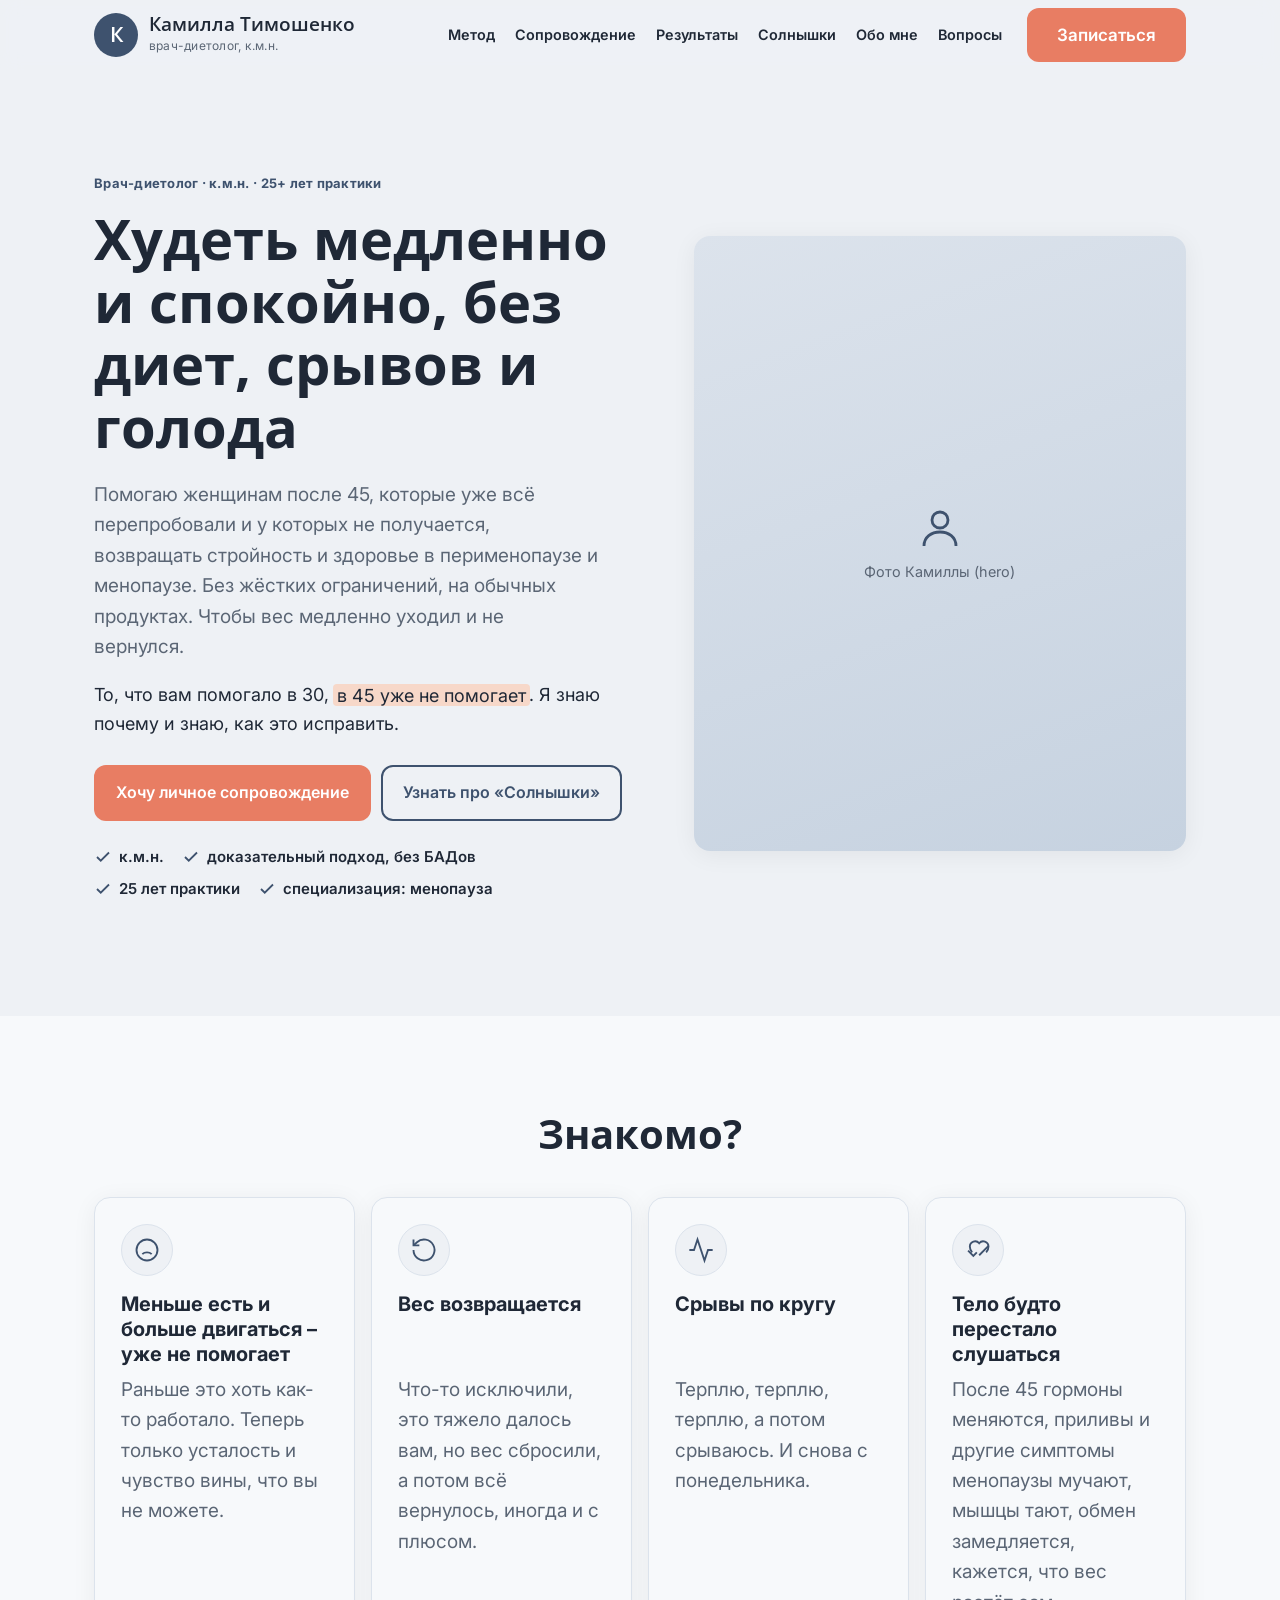
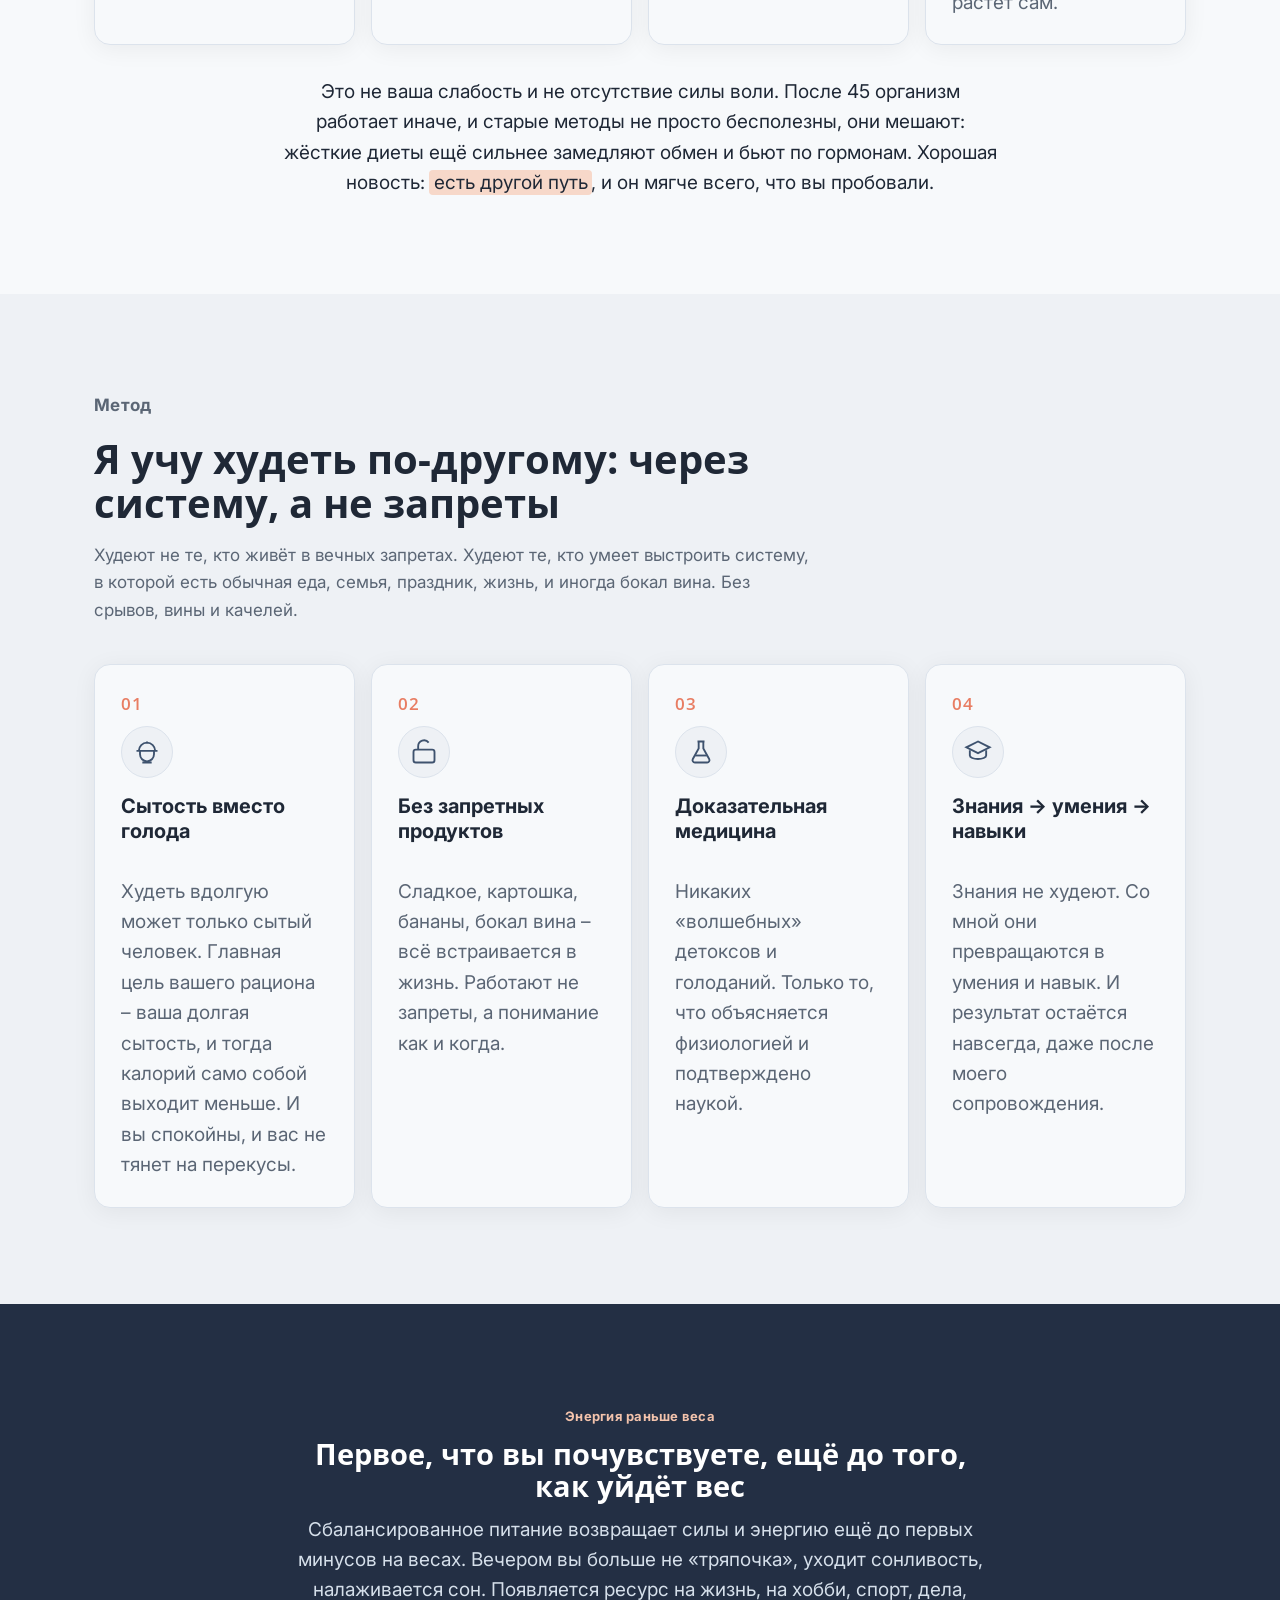
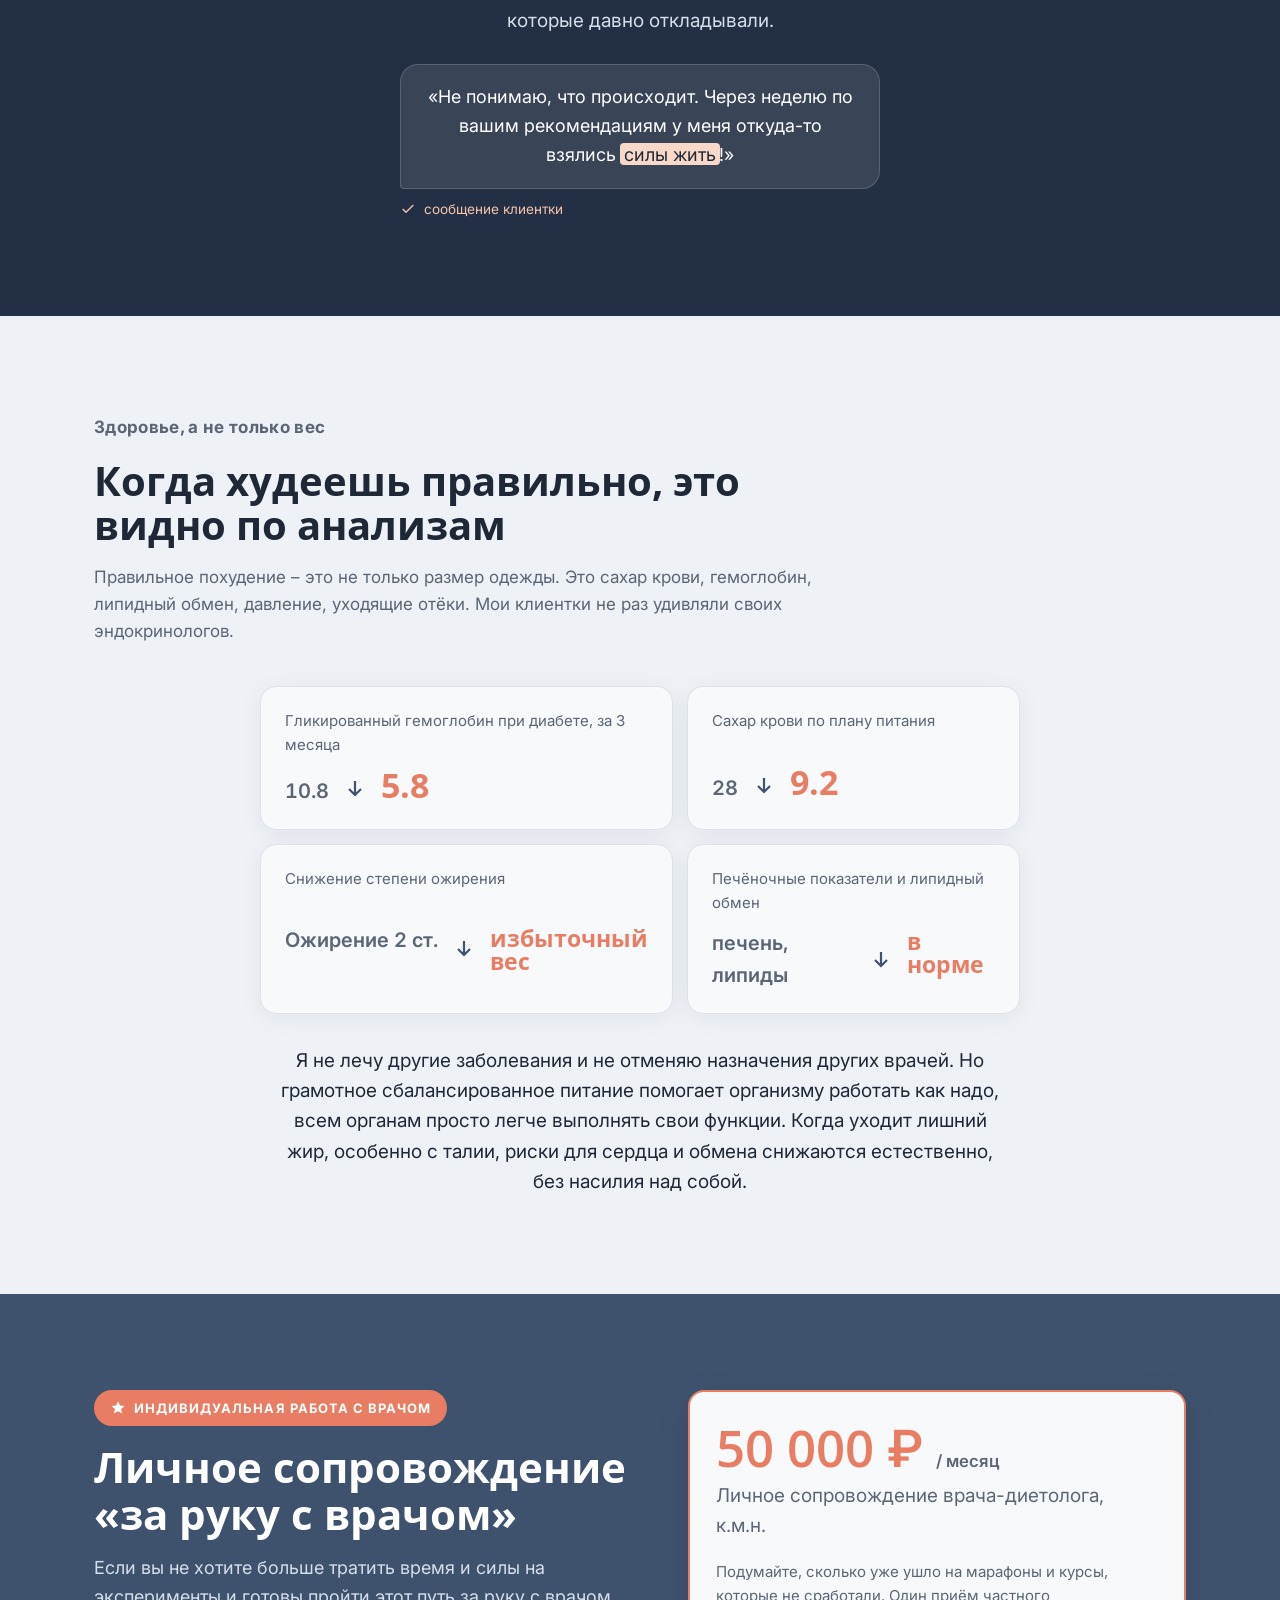
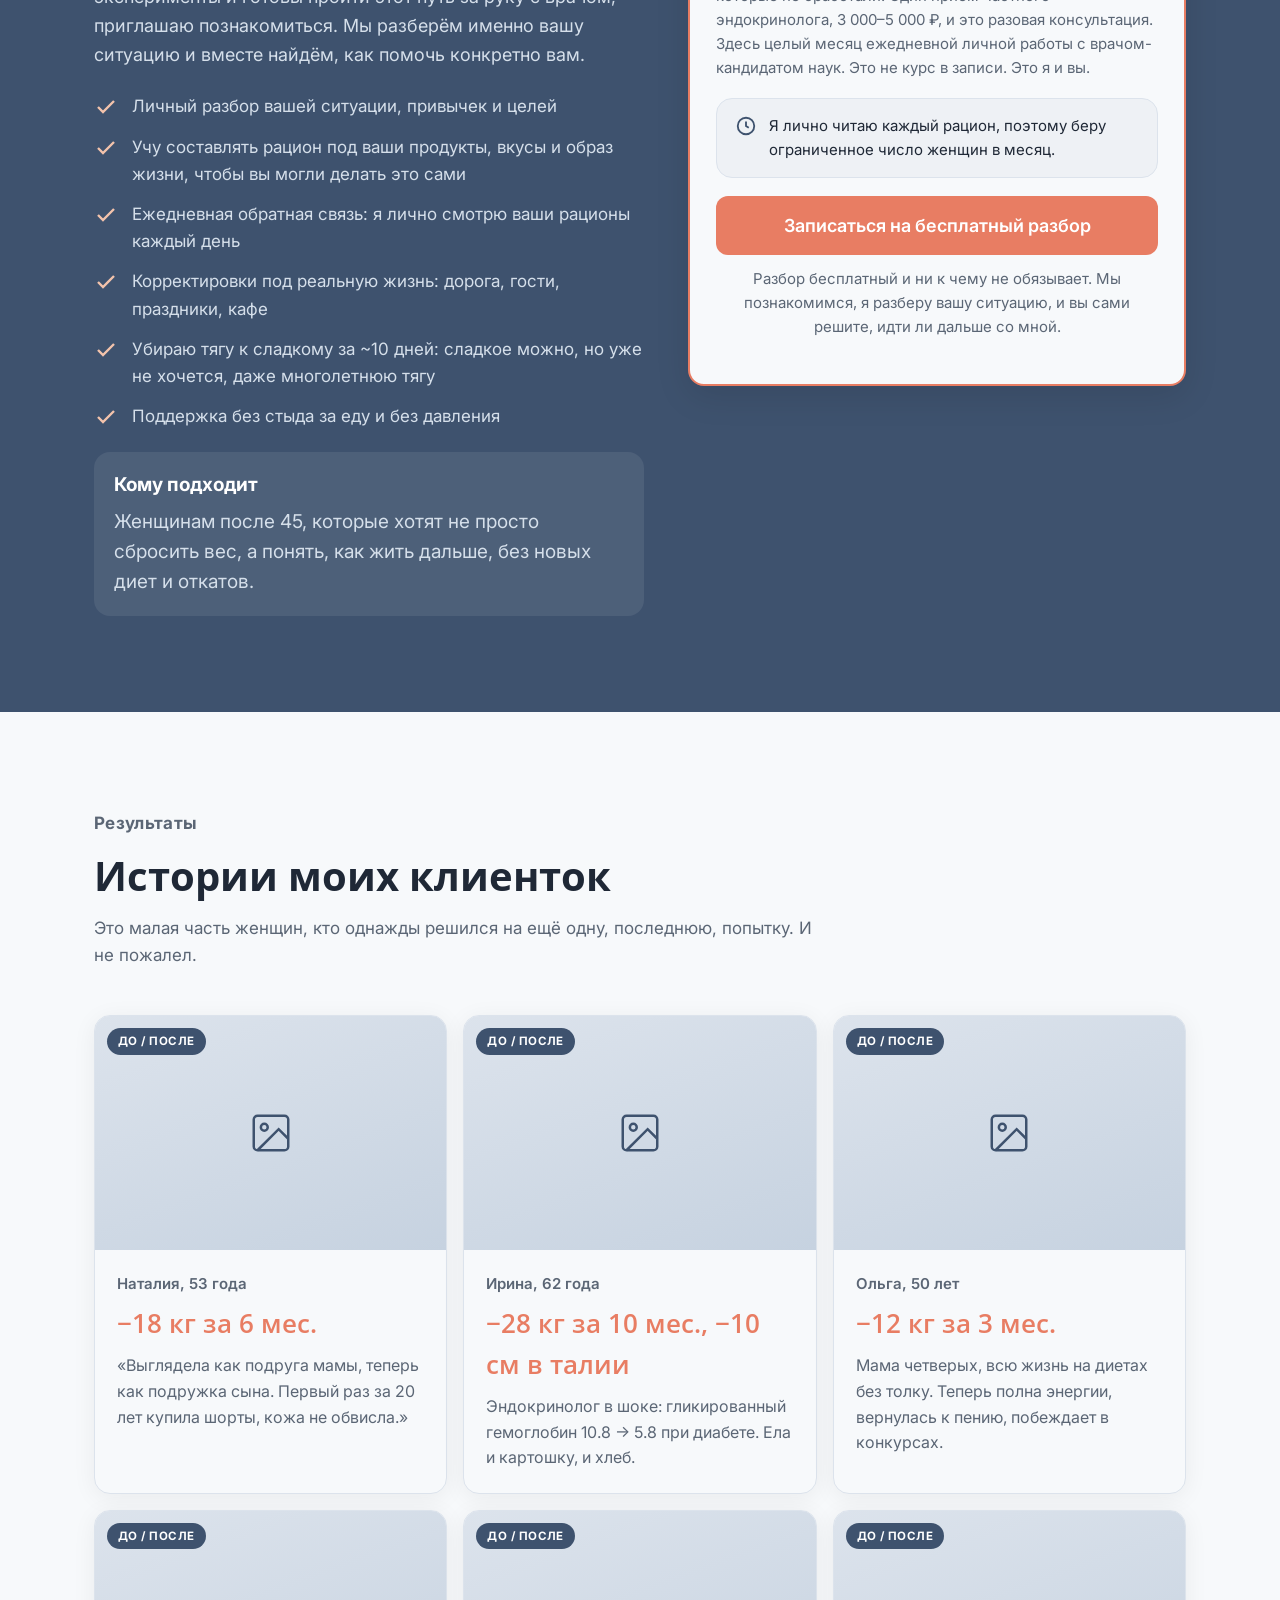
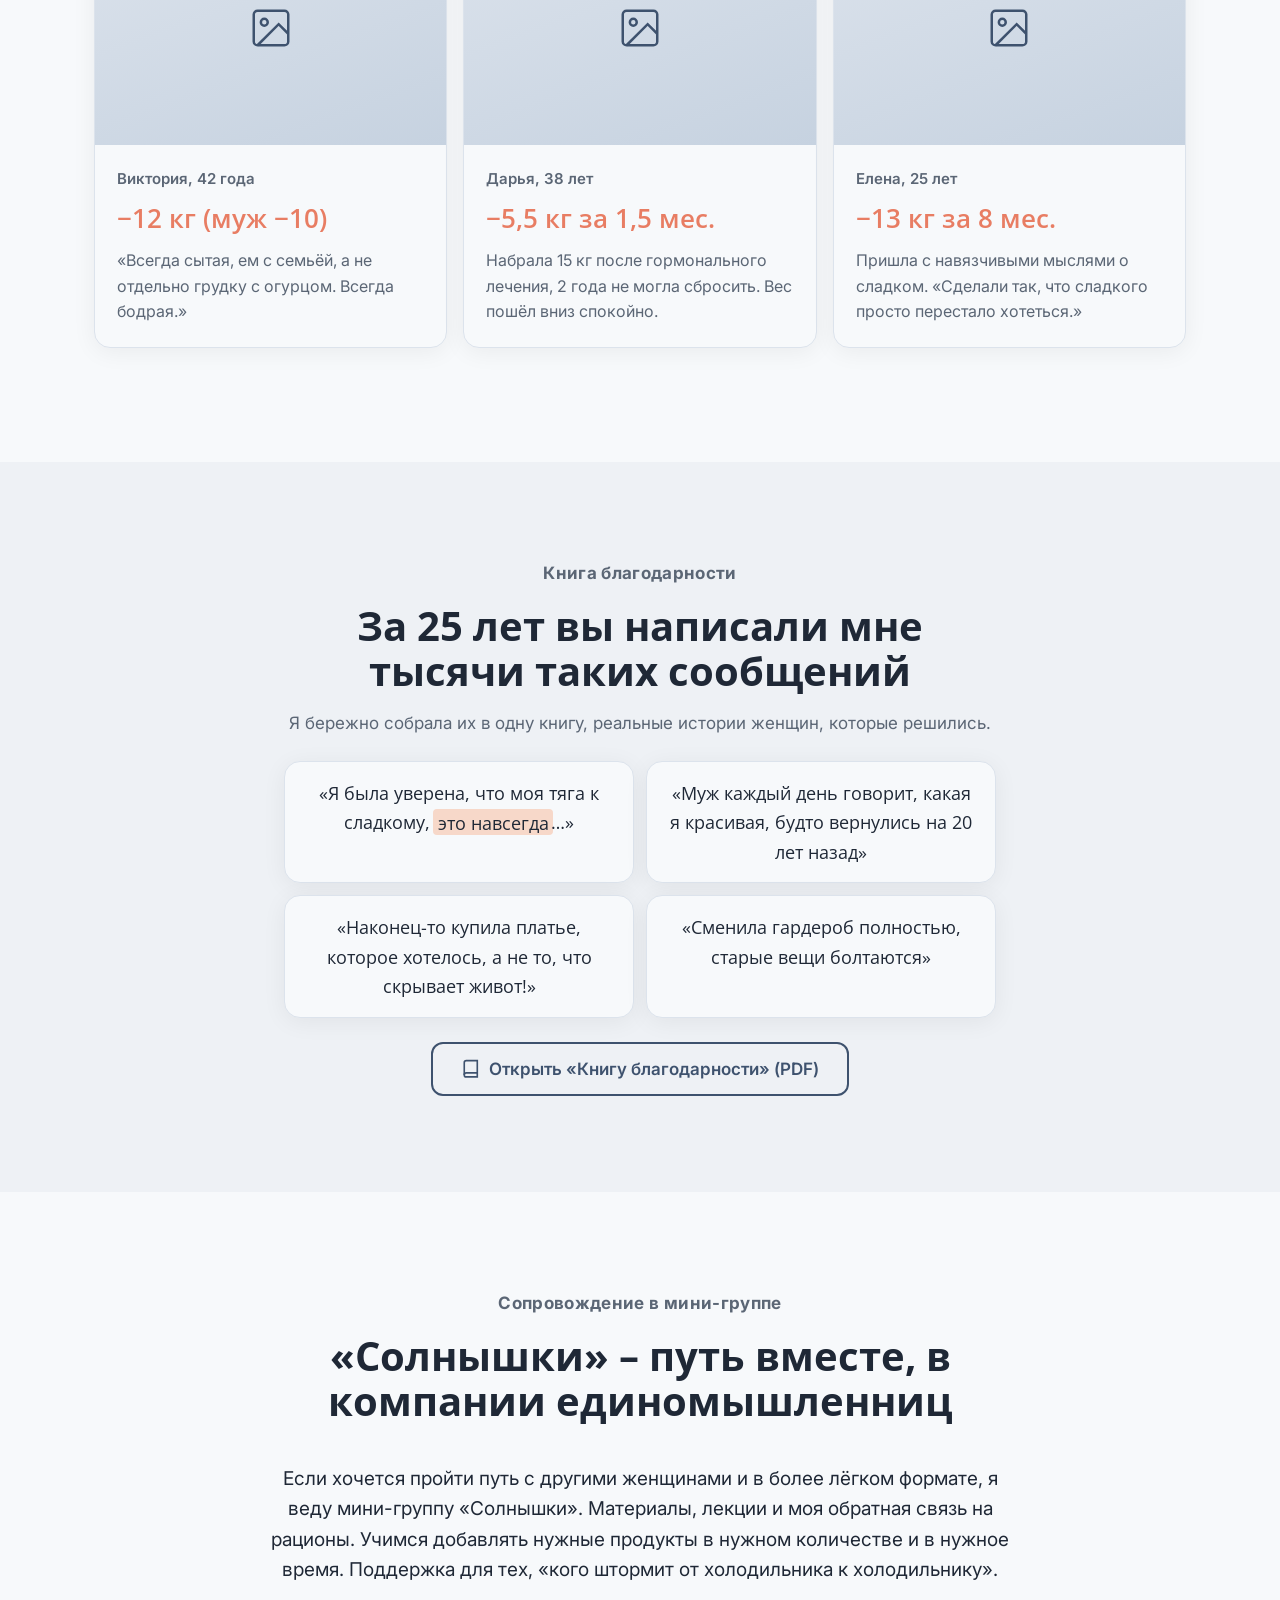
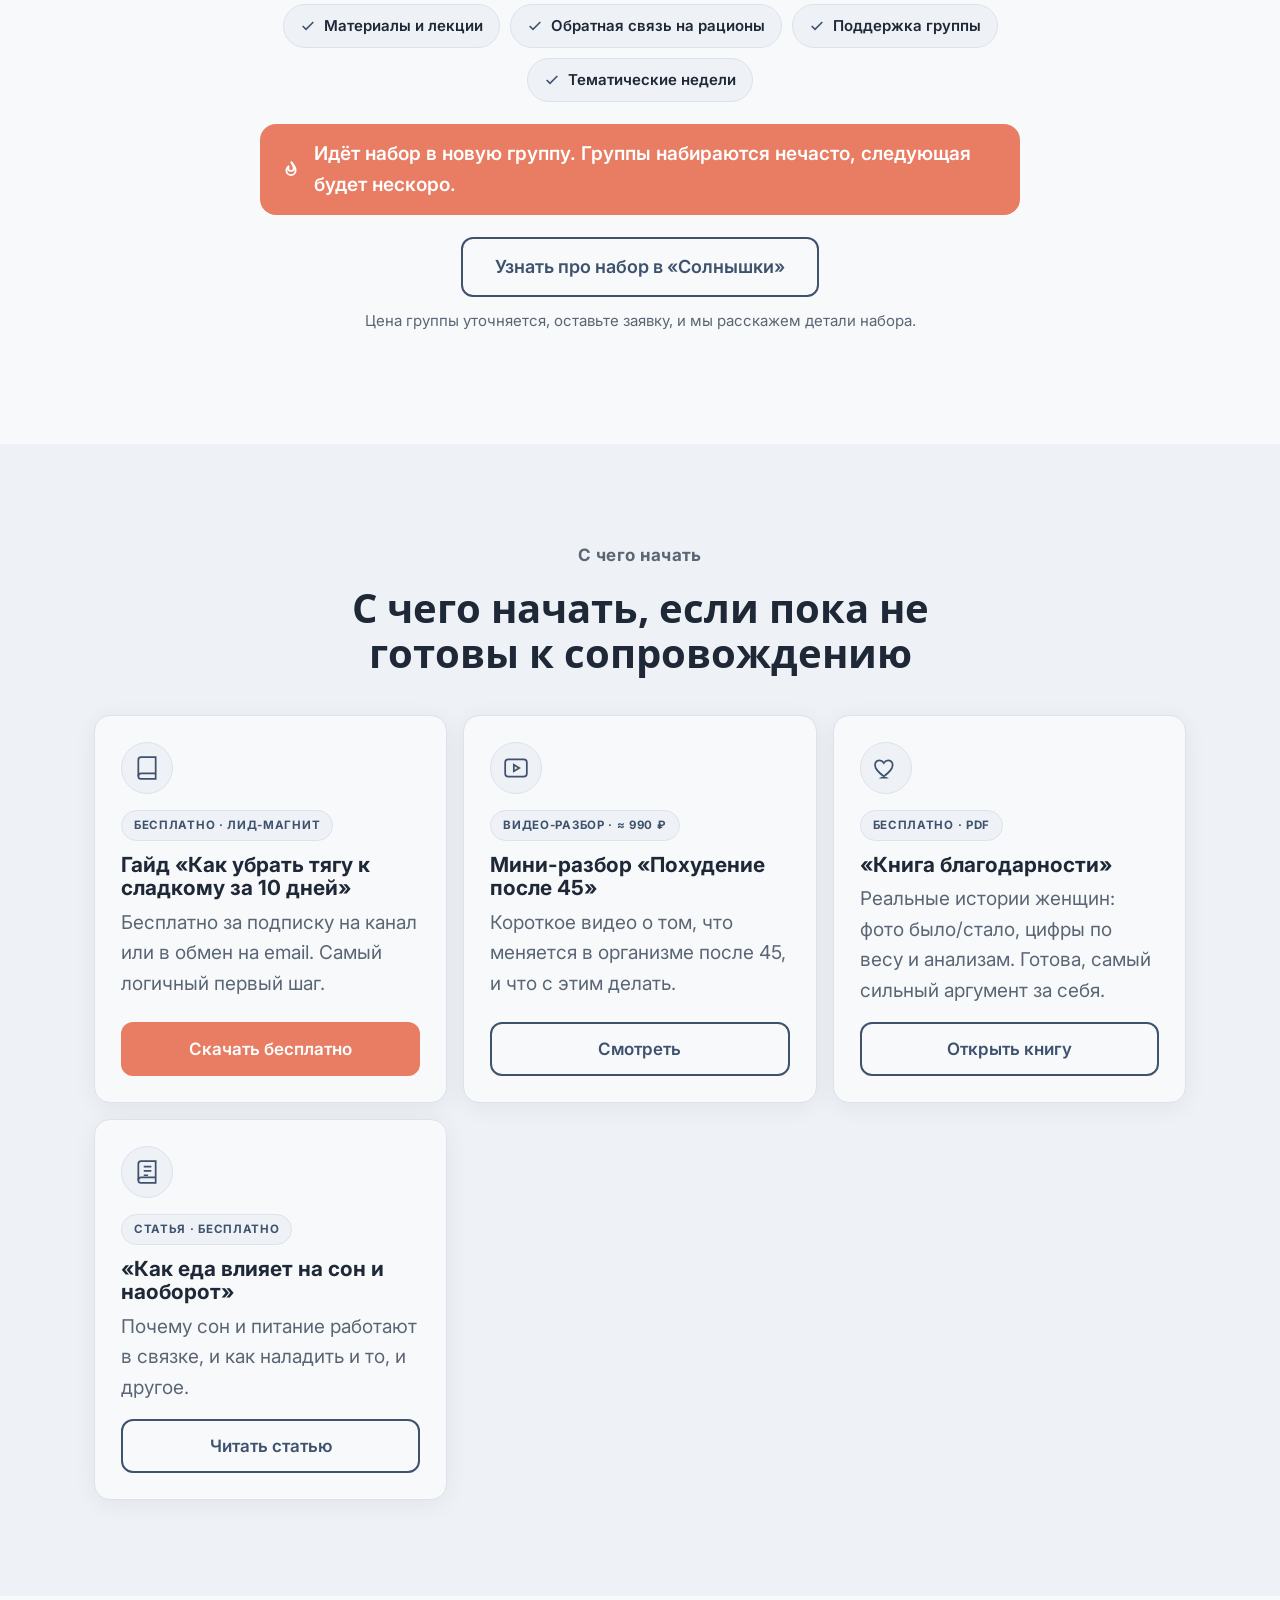
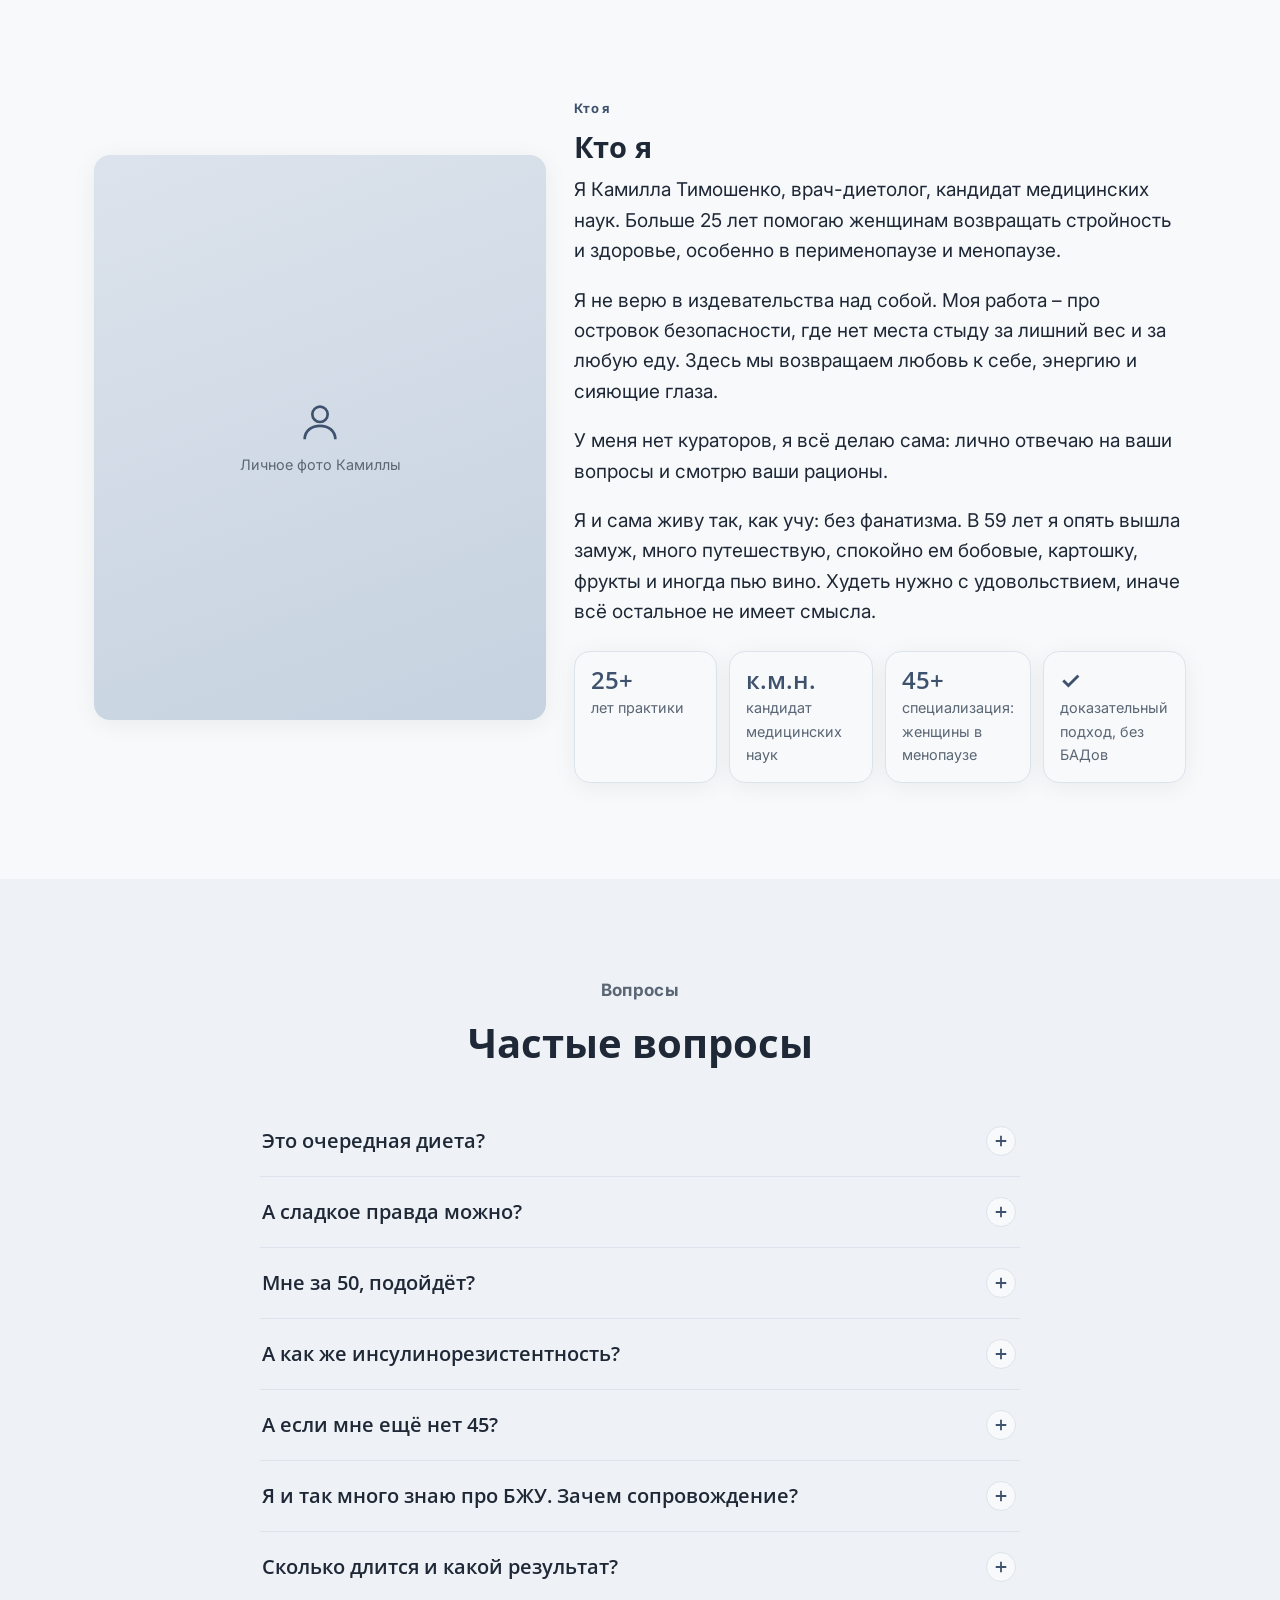
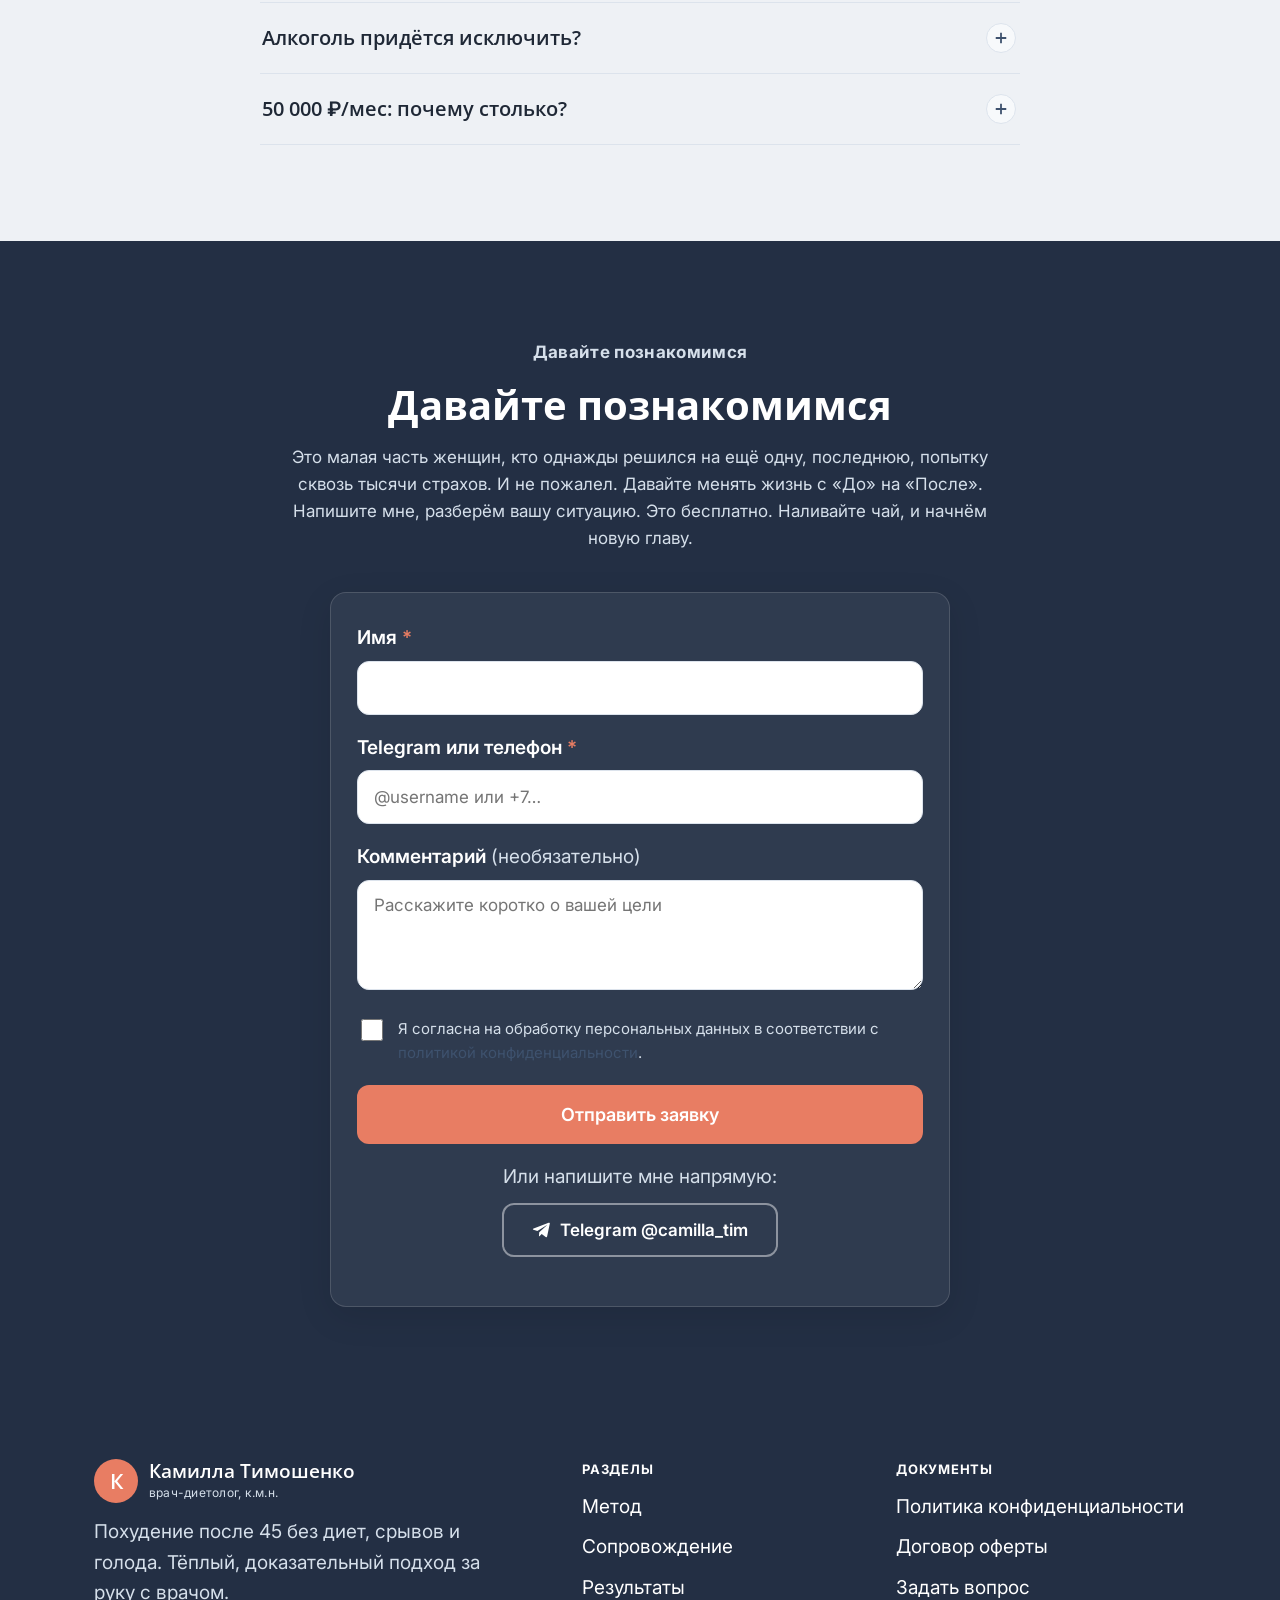
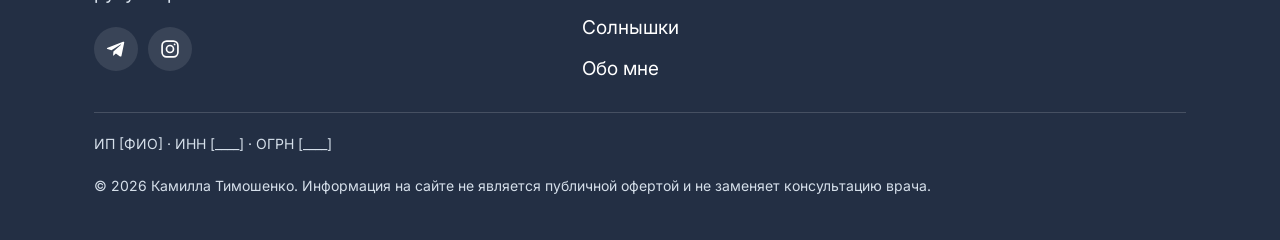
==== commit c5a15050: "Пробуем Open Sans на заголовках (вес 700) Co-Authored-By: Claude Opus 4.8 <noreply@anthropic.com>" ====
--- a/index.html
+++ b/index.html
@@ -14,7 +14,7 @@
 
   <link rel="preconnect" href="https://fonts.googleapis.com">
   <link rel="preconnect" href="https://fonts.gstatic.com" crossorigin>
-  <link href="https://fonts.googleapis.com/css2?family=Oswald:wght@400;500;600;700&family=Inter:wght@400;500;600;700&display=swap" rel="stylesheet">
+  <link href="https://fonts.googleapis.com/css2?family=Open+Sans:wght@400;500;600;700;800&family=Inter:wght@400;500;600;700&display=swap" rel="stylesheet">
   <link rel="stylesheet" href="css/styles.css">
 </head>
 <body>
--- a/css/styles.css
+++ b/css/styles.css
@@ -21,7 +21,7 @@
   --mark:          #F7D8C9;   /* маркер-хайлайтер (мягкий персик) */
   --danger:        #C0453B;
 
-  --font-display: 'Oswald', 'Inter', -apple-system, BlinkMacSystemFont, 'Segoe UI', sans-serif;
+  --font-display: 'Open Sans', 'Inter', -apple-system, BlinkMacSystemFont, 'Segoe UI', sans-serif;
   --font-body: 'Inter', -apple-system, BlinkMacSystemFont, 'Segoe UI', sans-serif;
 
   /* B3. Сетка и ритм */
@@ -56,7 +56,7 @@
 a { color: var(--olive); text-decoration: none; }
 a:hover { color: var(--accent); }
 button { font-family: inherit; cursor: pointer; }
-h1, h2, h3, h4 { font-family: var(--font-display); font-weight: 600; line-height: 1.12; margin: 0 0 .4em; color: var(--text); }
+h1, h2, h3, h4 { font-family: var(--font-display); font-weight: 700; line-height: 1.12; margin: 0 0 .4em; color: var(--text); }
 p { margin: 0 0 1em; }
 :focus-visible { outline: 3px solid var(--accent); outline-offset: 2px; border-radius: 4px; }
 
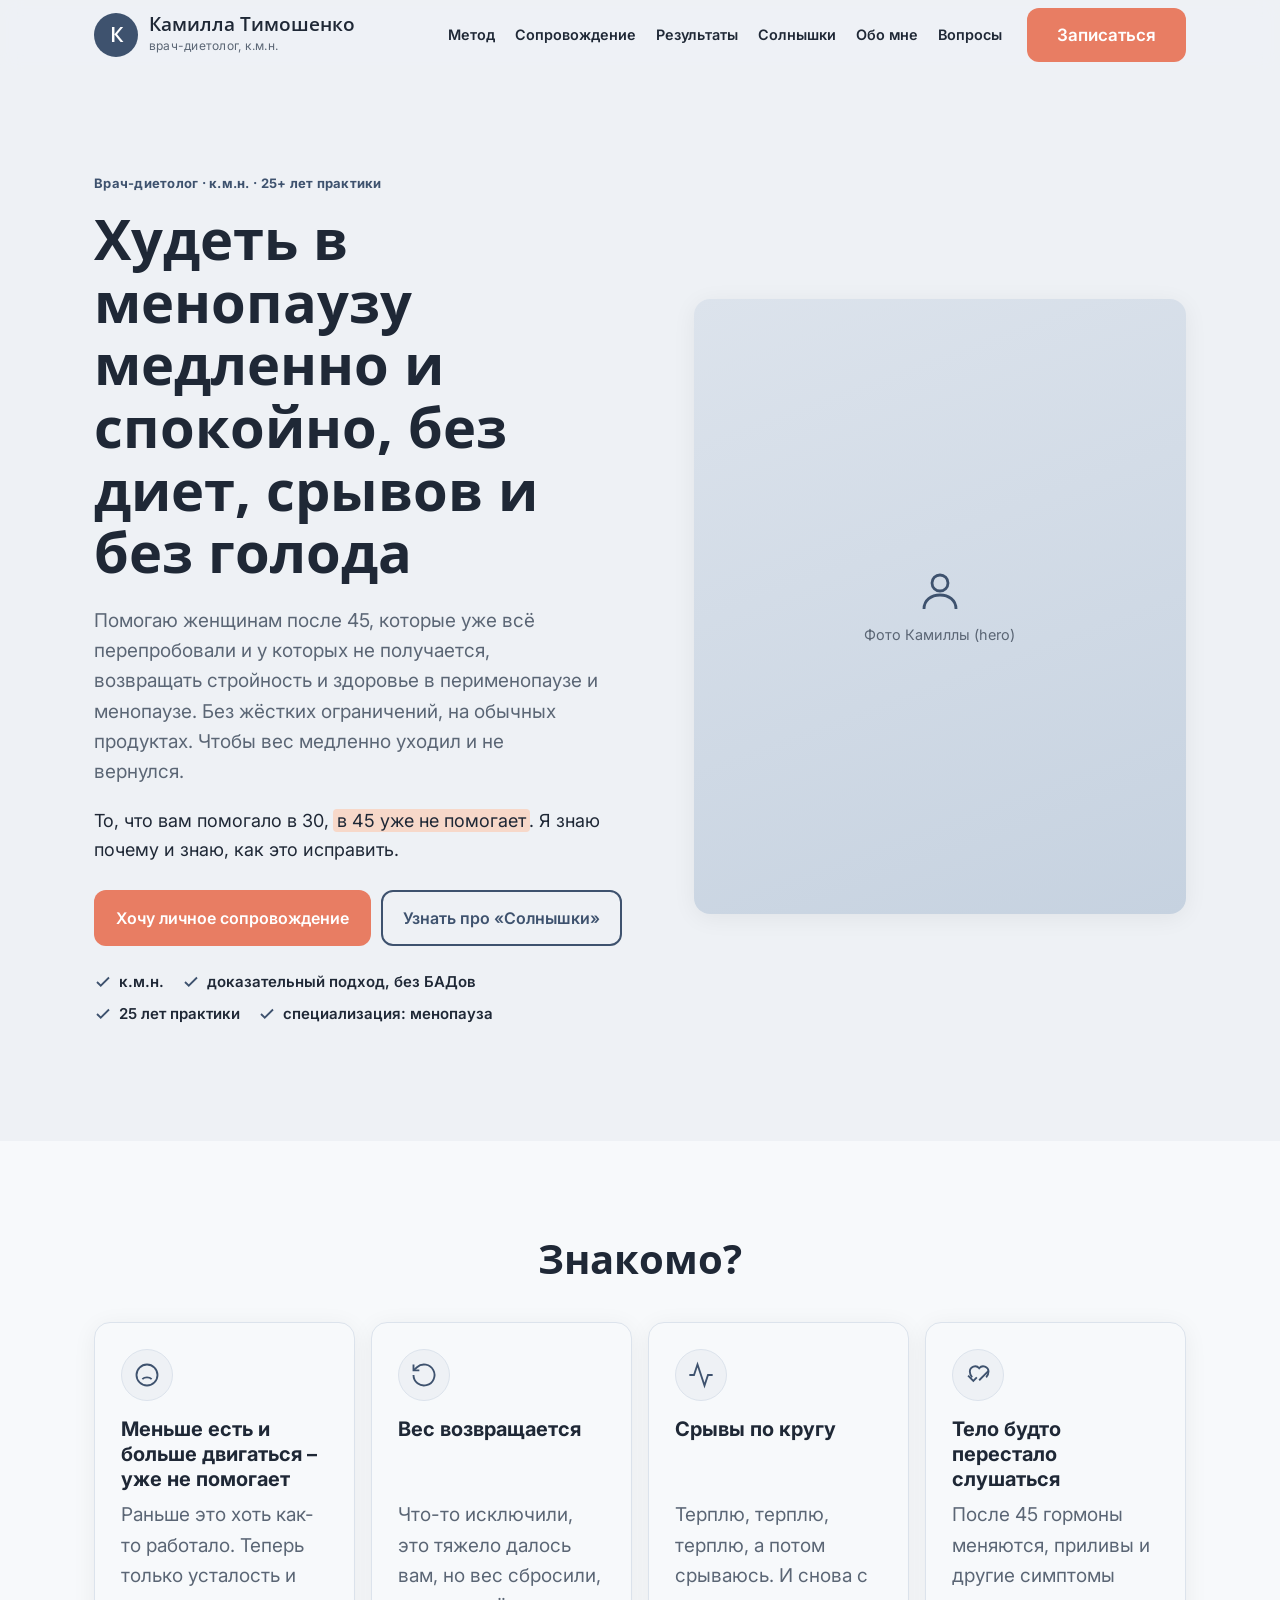
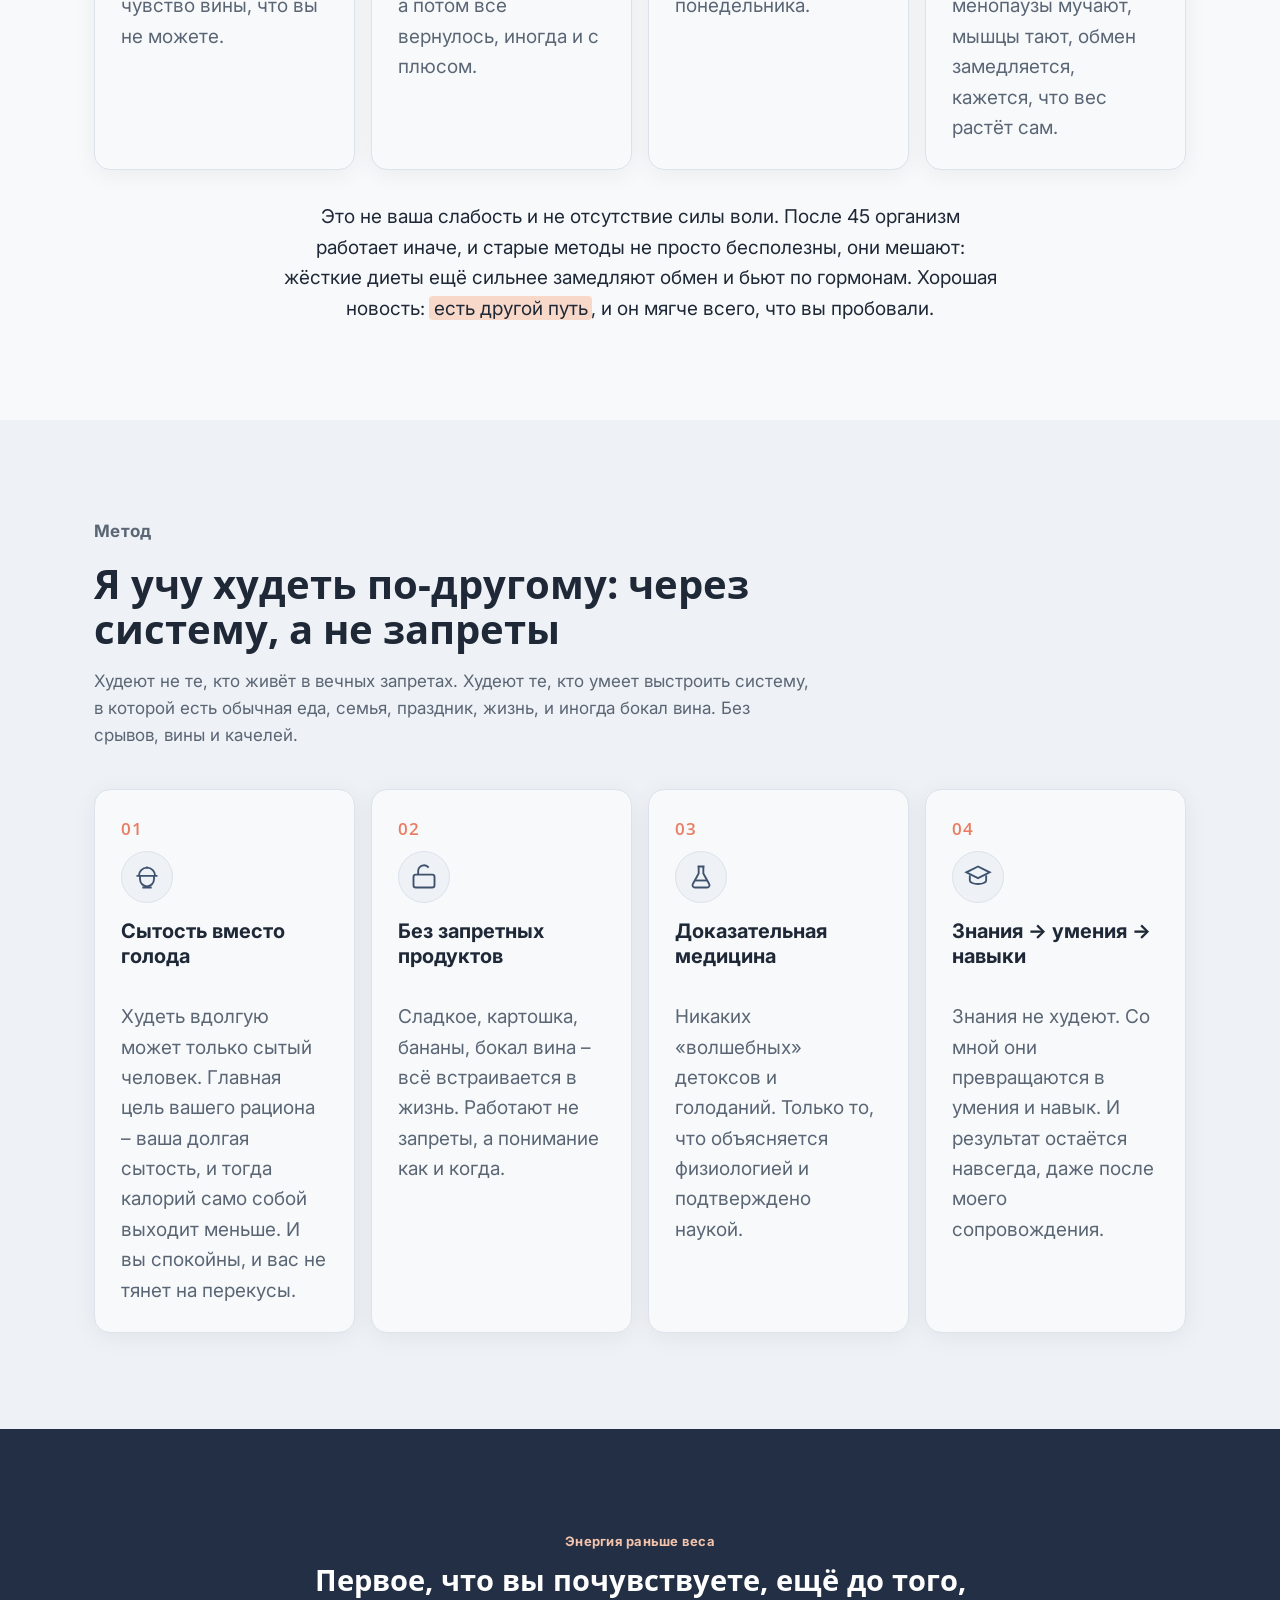
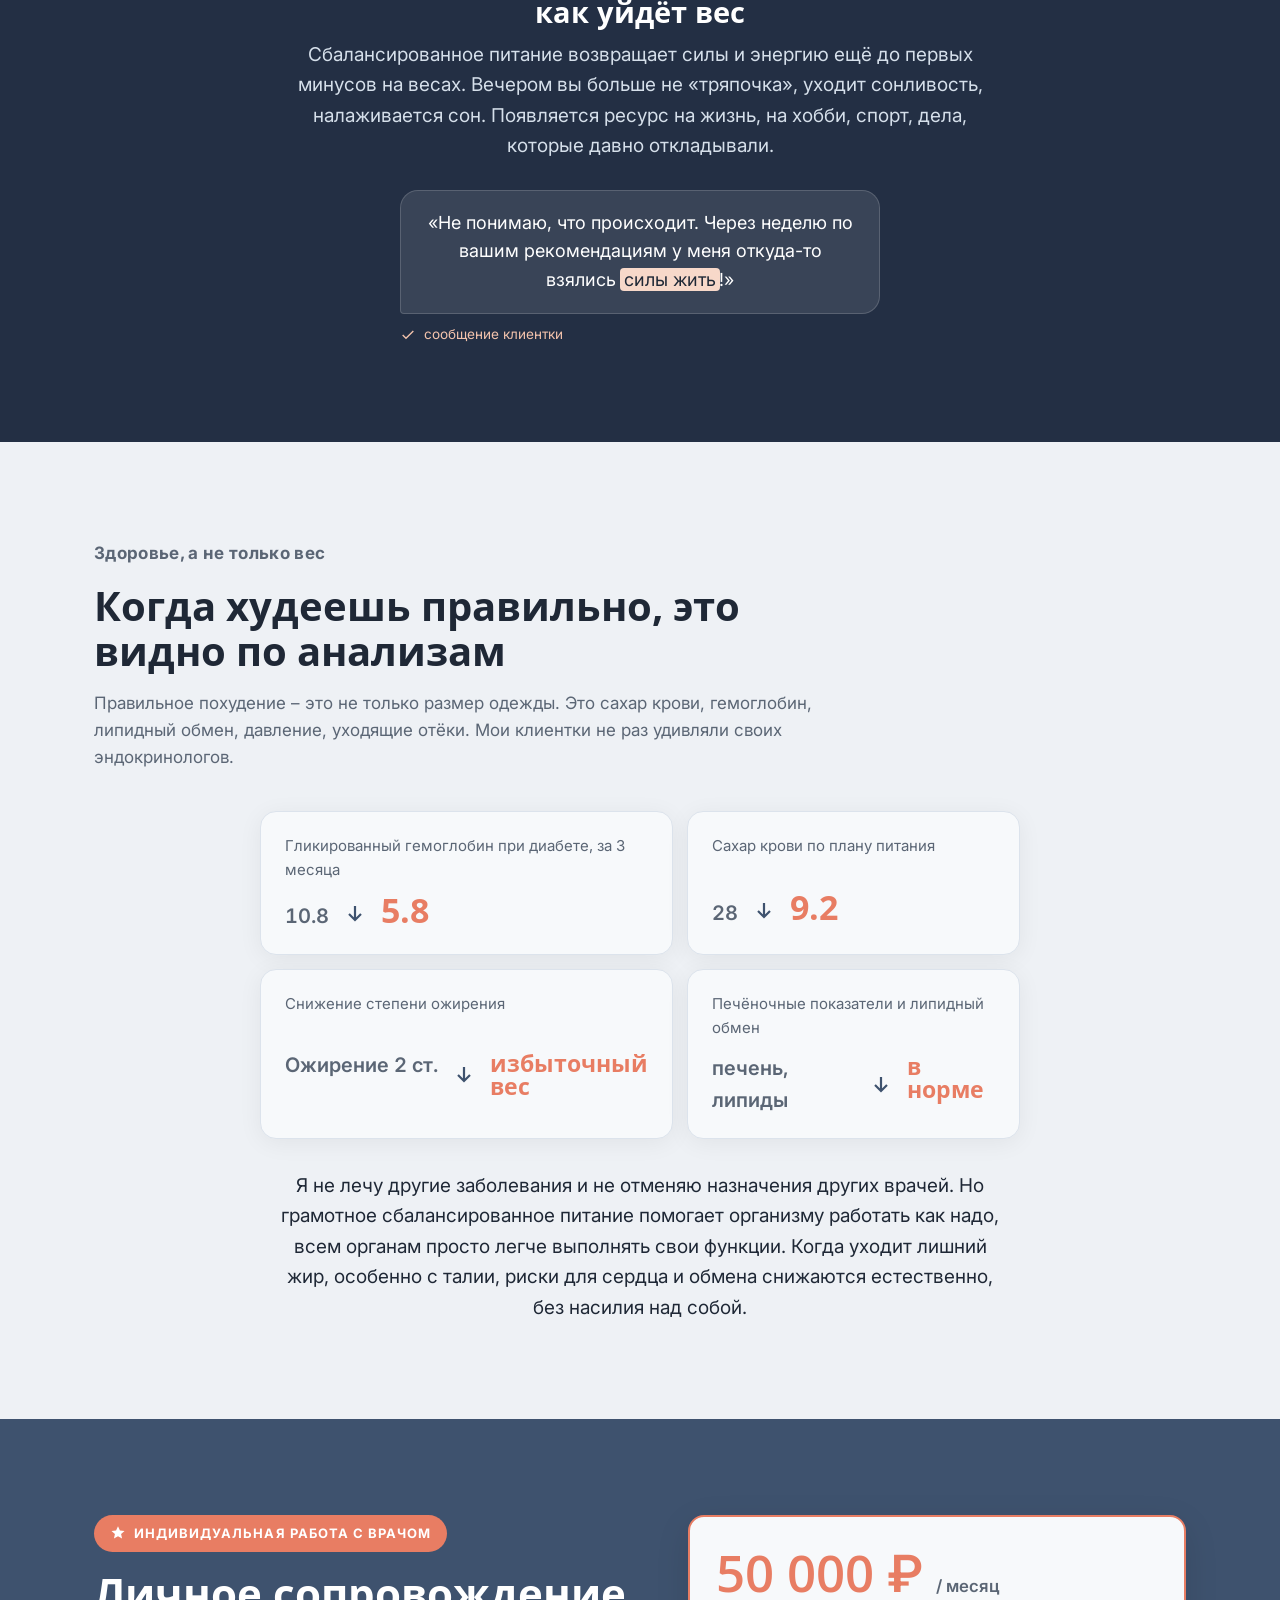
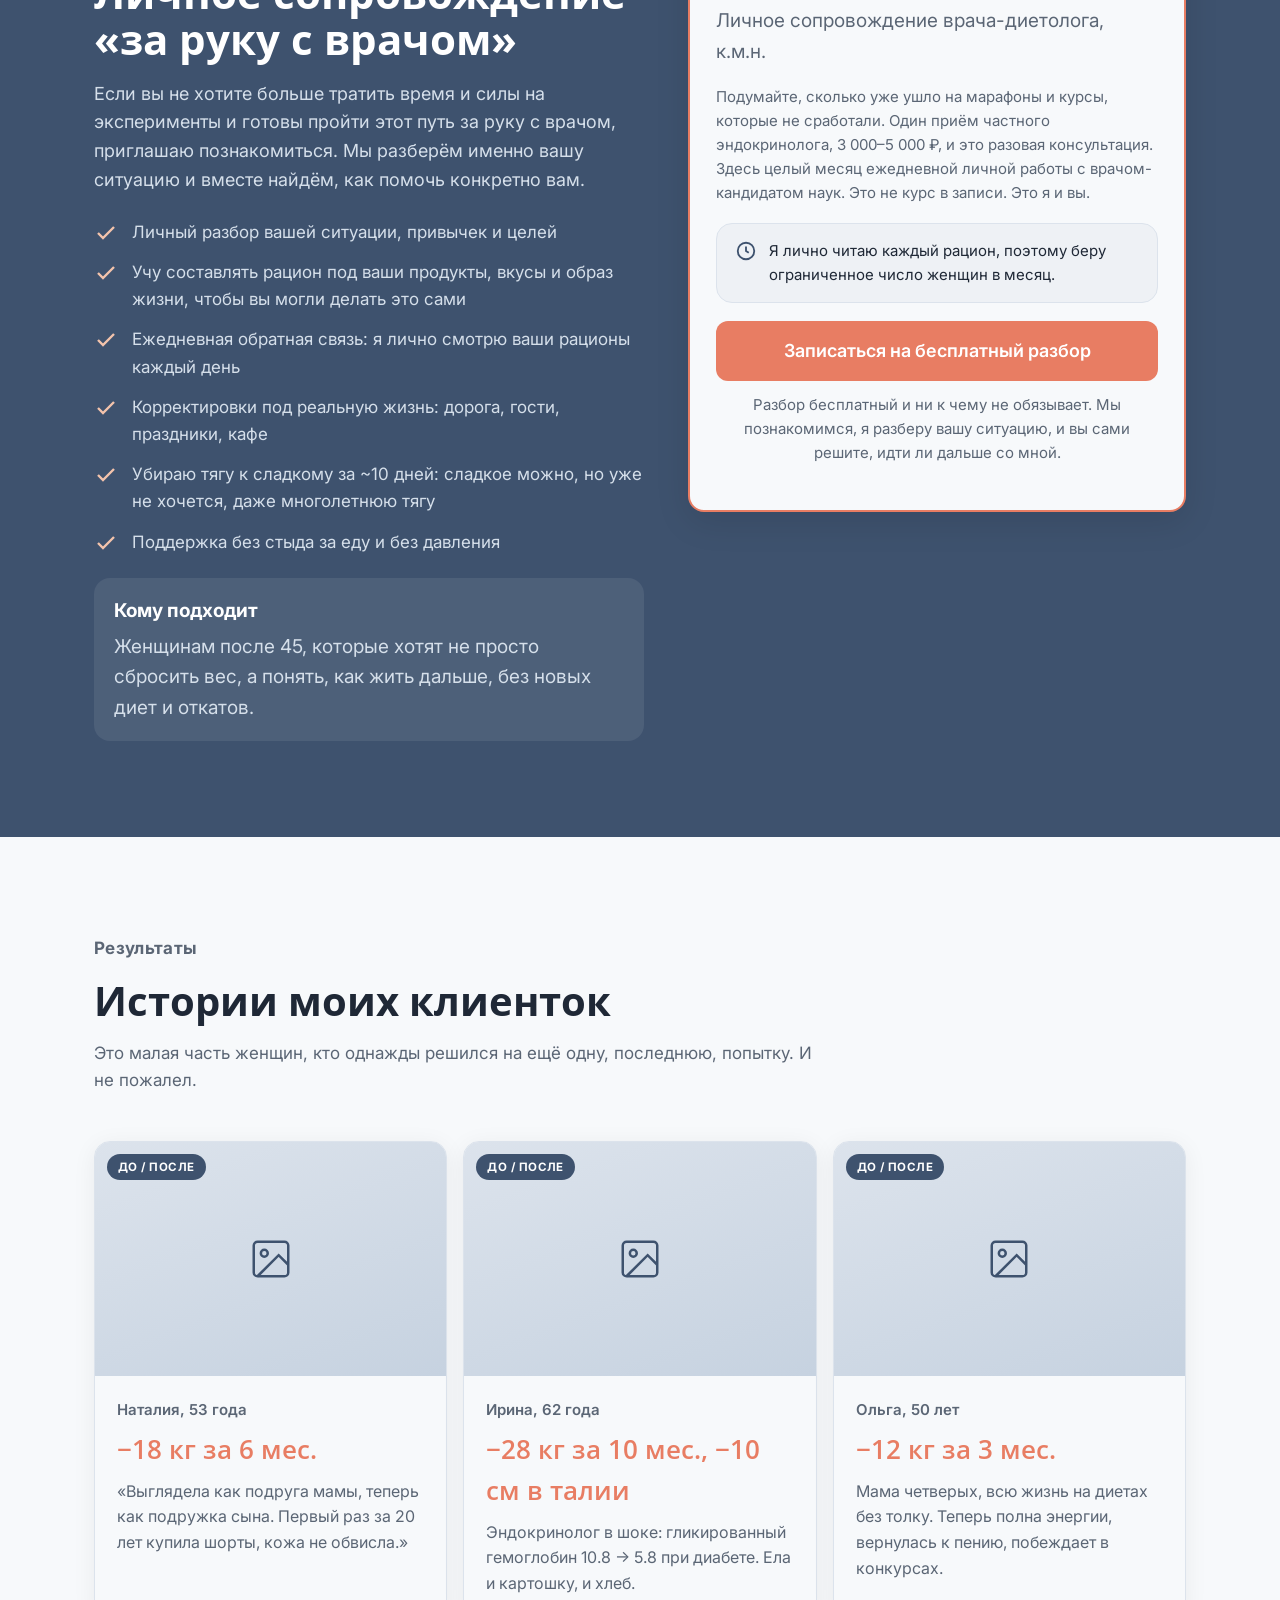
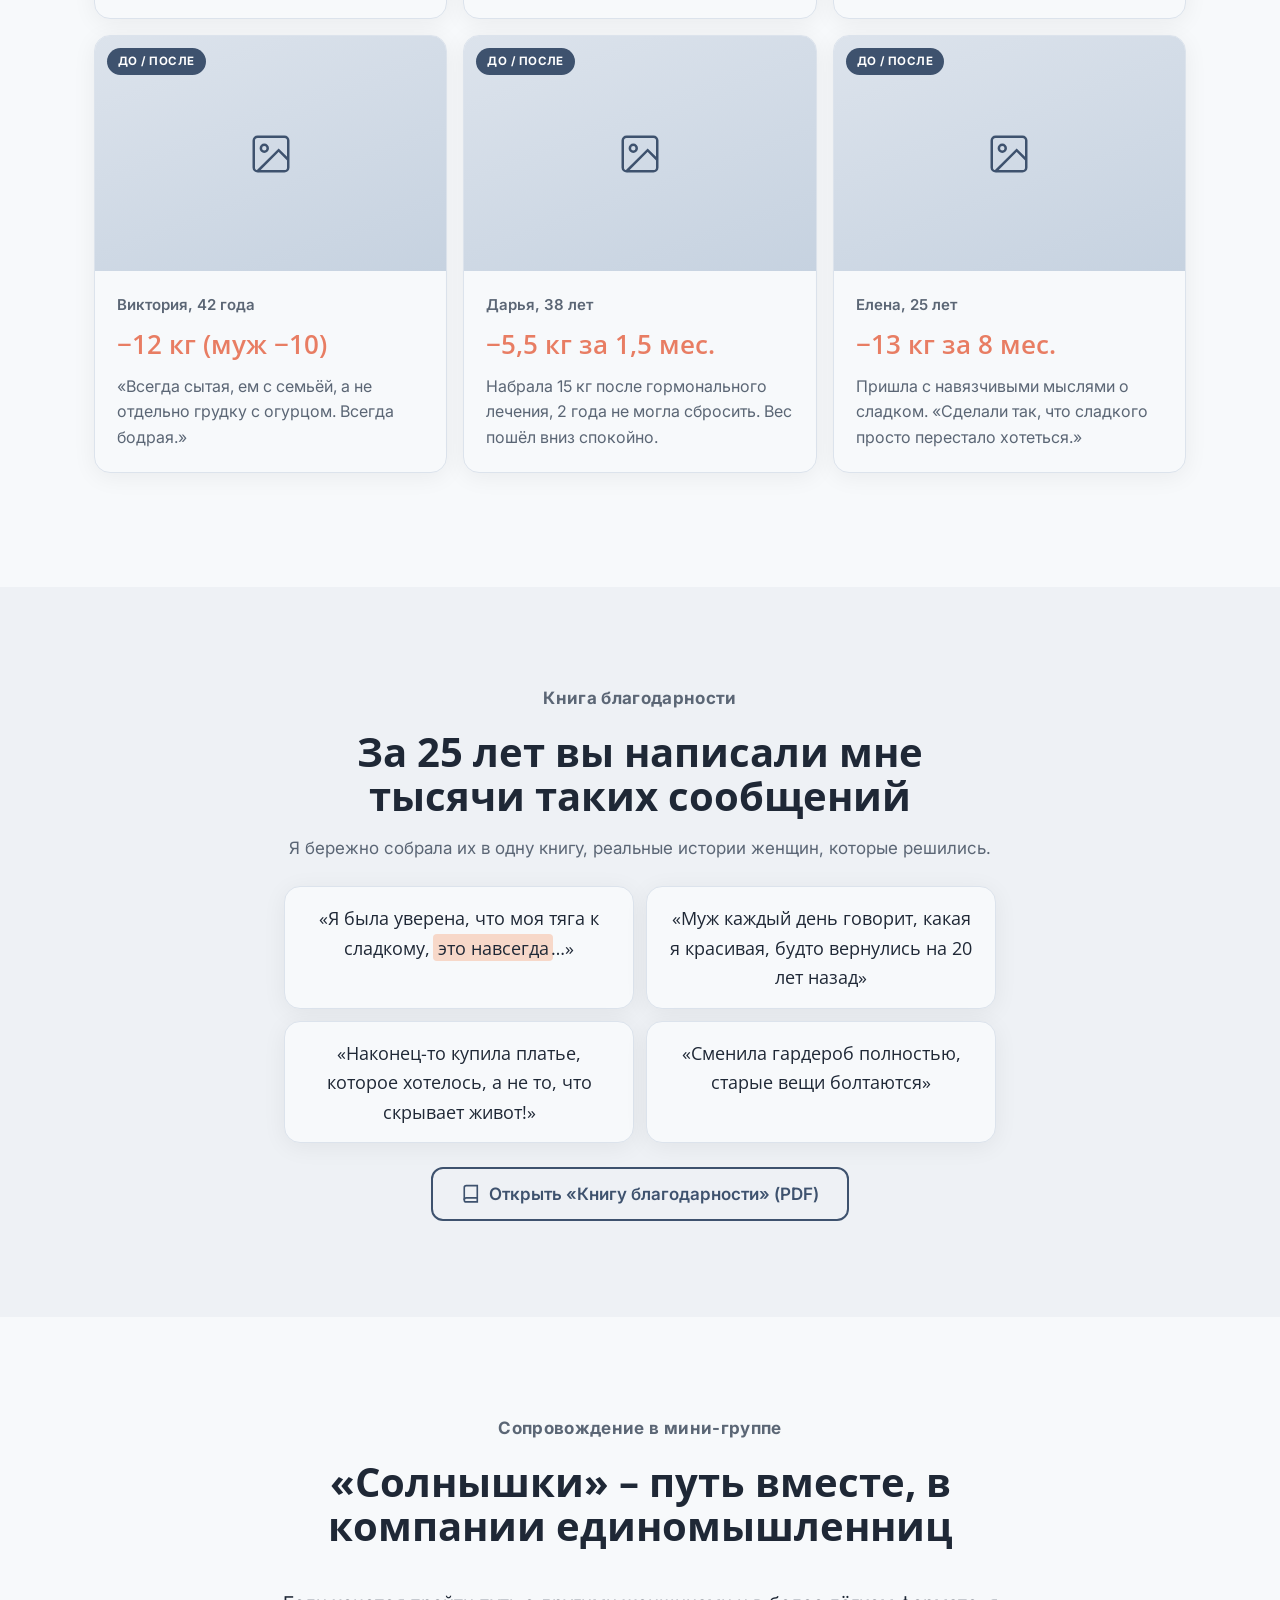
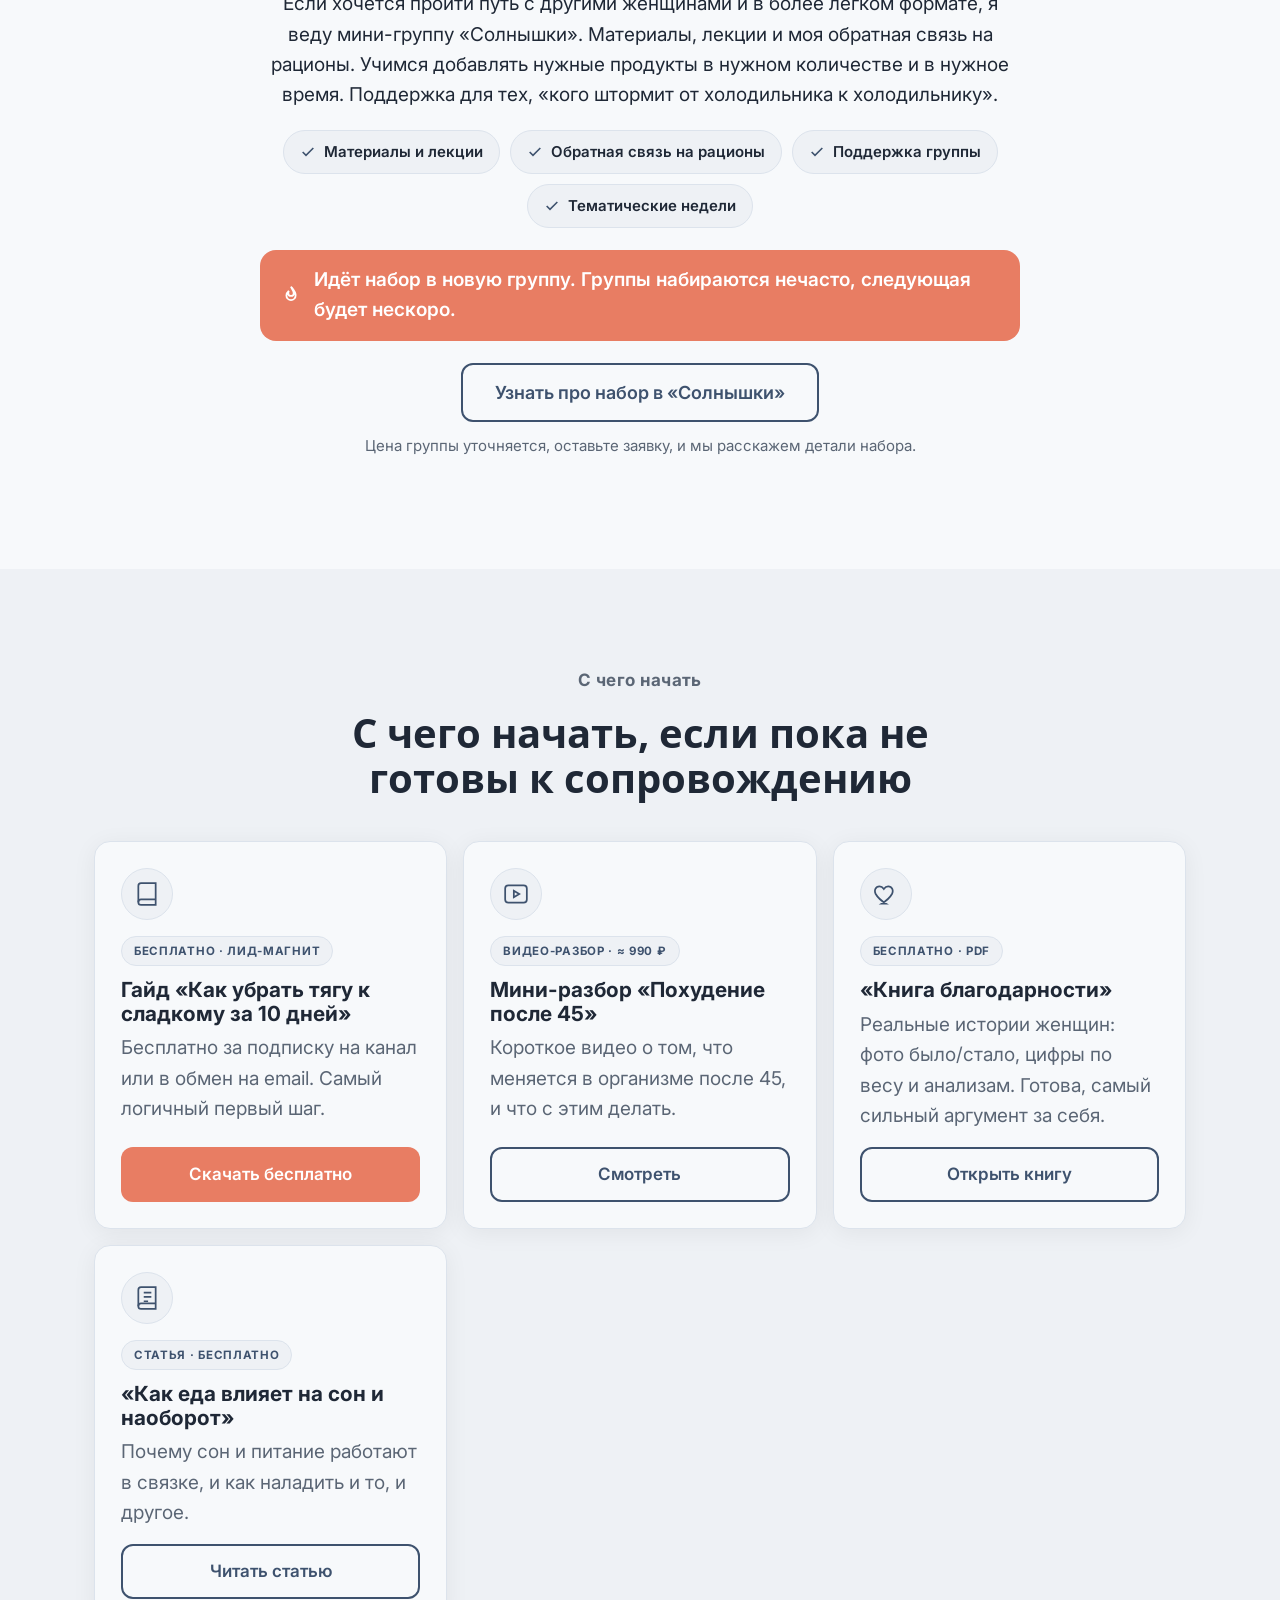
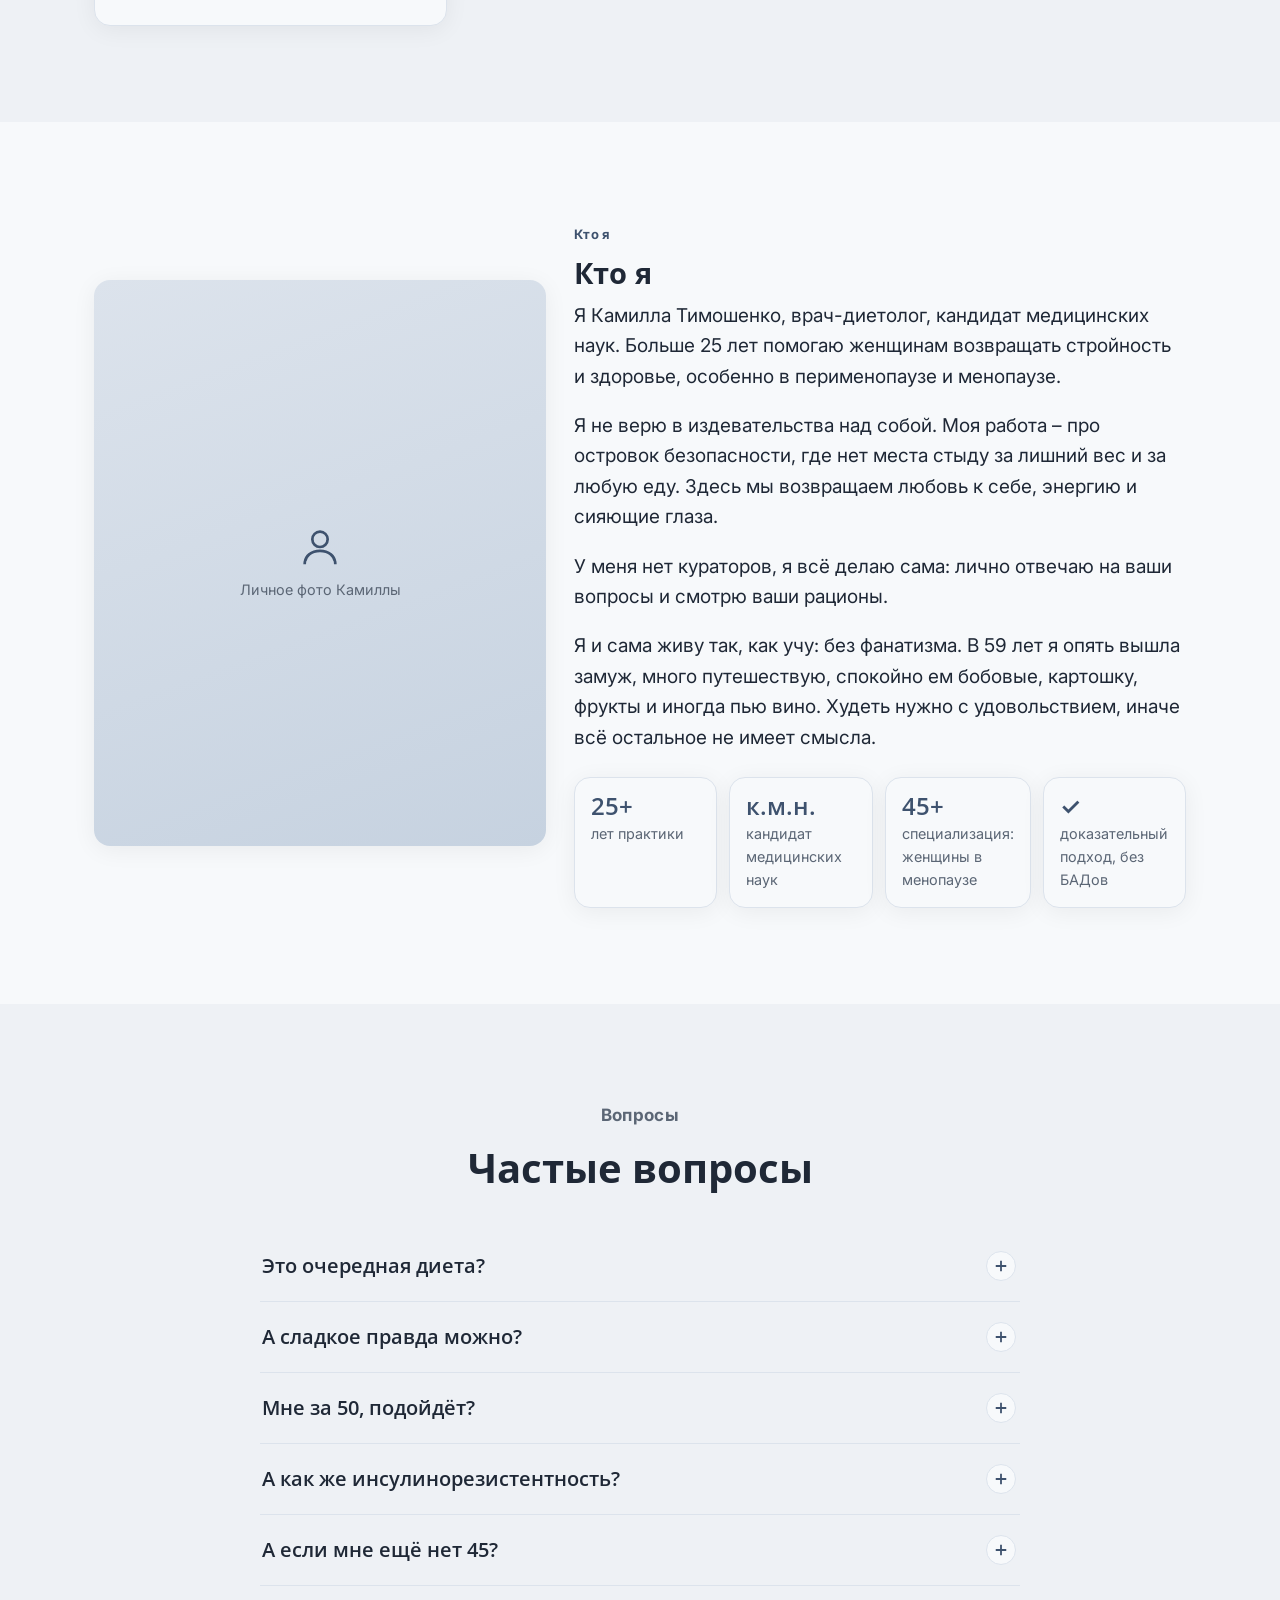
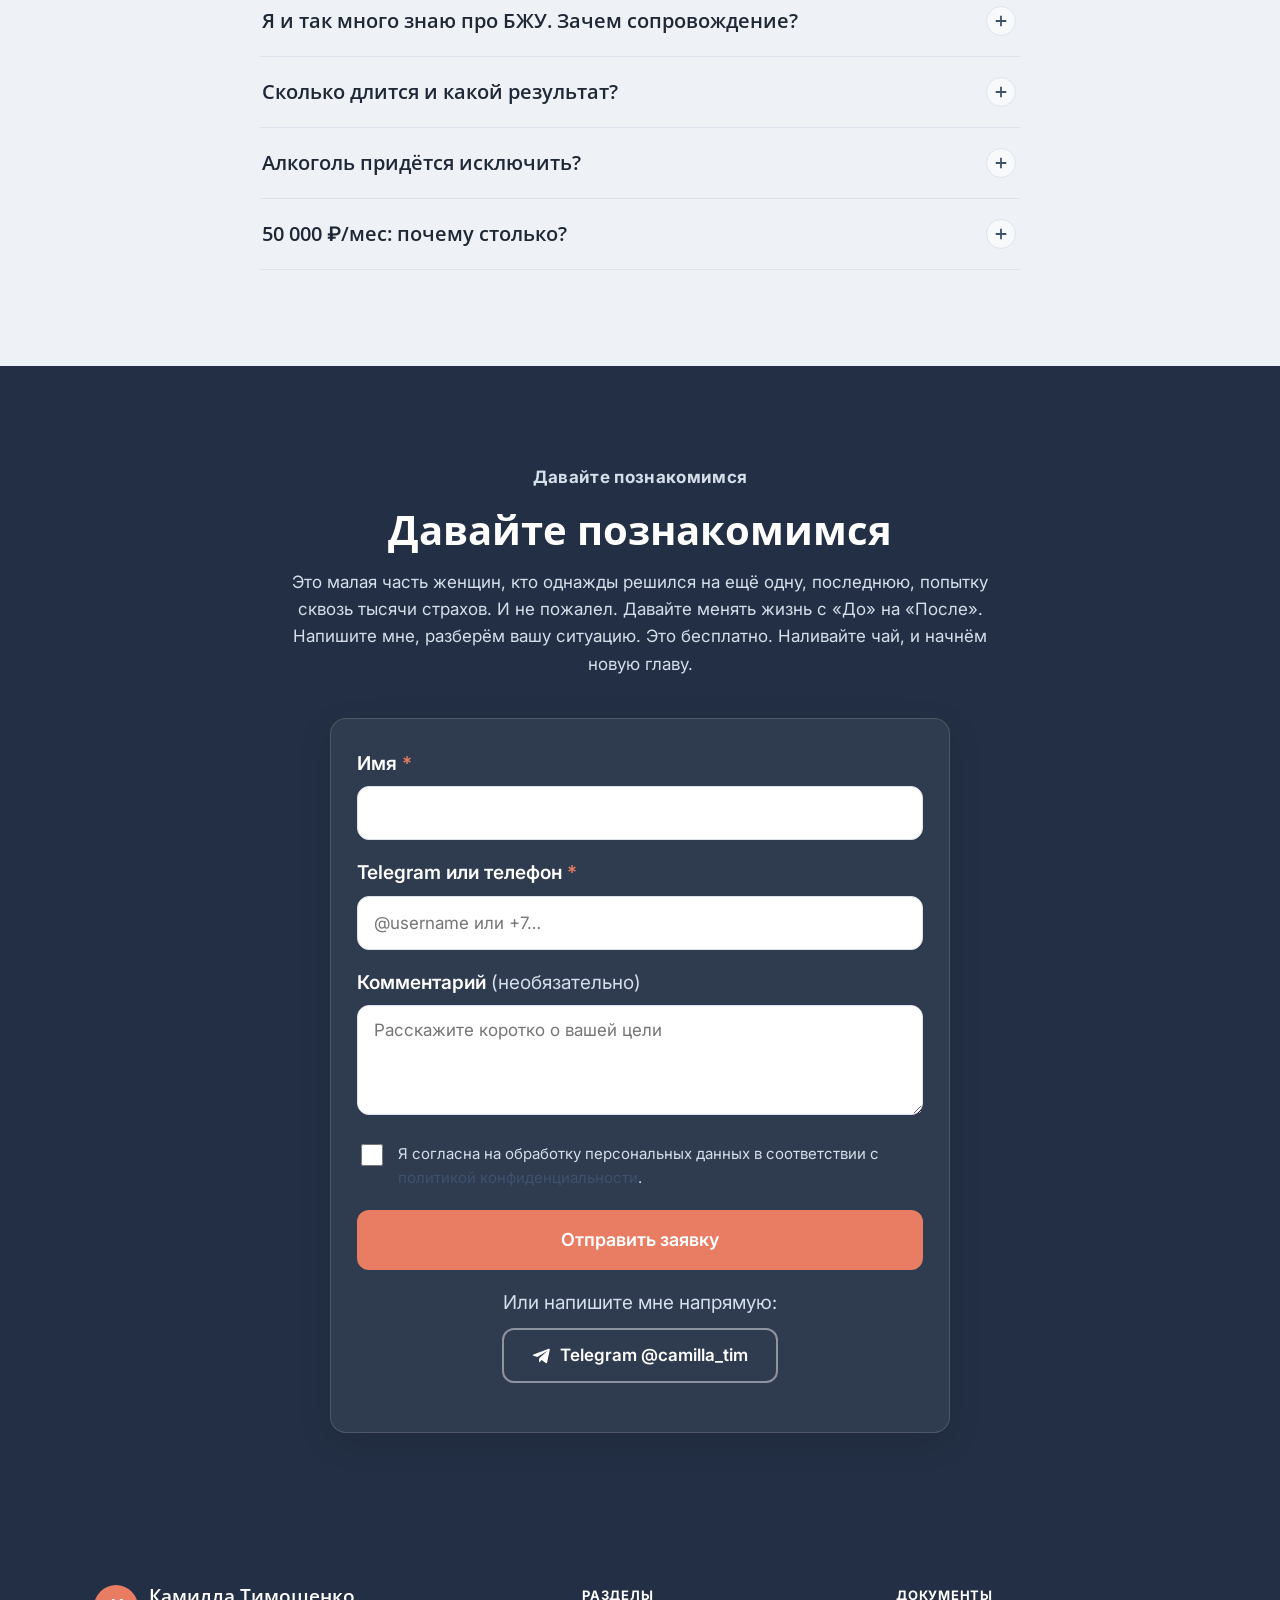
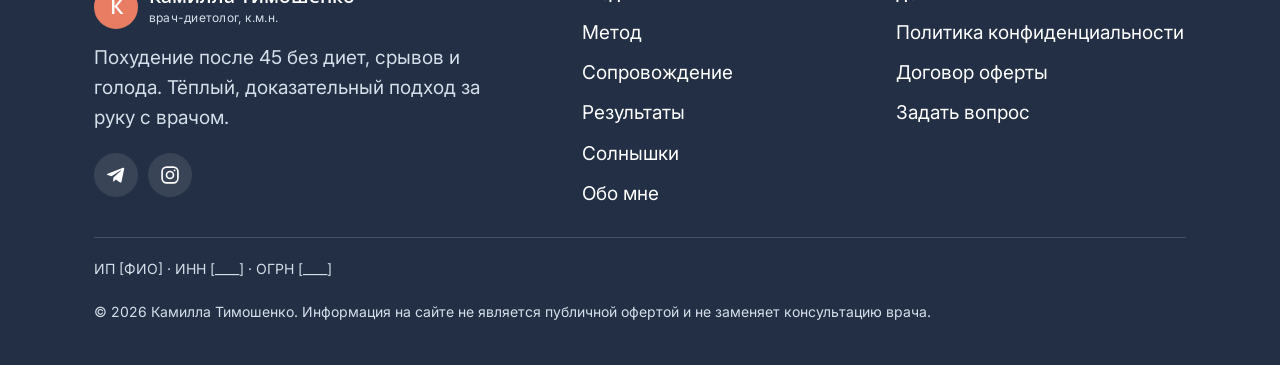
==== commit bf7d7f24: "H1: Худеть в менопаузу медленно и спокойно, без диет, срывов и без голода Co-Authored-By: Claude Opu" ====
--- a/index.html
+++ b/index.html
@@ -78,7 +78,7 @@
       </div>
       <div class="hero__text">
         <p class="eyebrow">Врач-диетолог · к.м.н. · 25+ лет практики</p>
-        <h1>Худеть медленно и спокойно, без диет, срывов и голода</h1>
+        <h1>Худеть в менопаузу медленно и спокойно, без диет, срывов и без голода</h1>
         <p class="hero__sub">Помогаю женщинам после 45, которые уже всё перепробовали и у которых не получается, возвращать стройность и здоровье в перименопаузе и менопаузе. Без жёстких ограничений, на обычных продуктах. Чтобы вес медленно уходил и не вернулся.</p>
         <p class="hero__trigger">То, что вам помогало в 30, <span class="hl">в 45 уже не помогает</span>. Я знаю почему и знаю, как это исправить.</p>
         <div class="hero__cta">
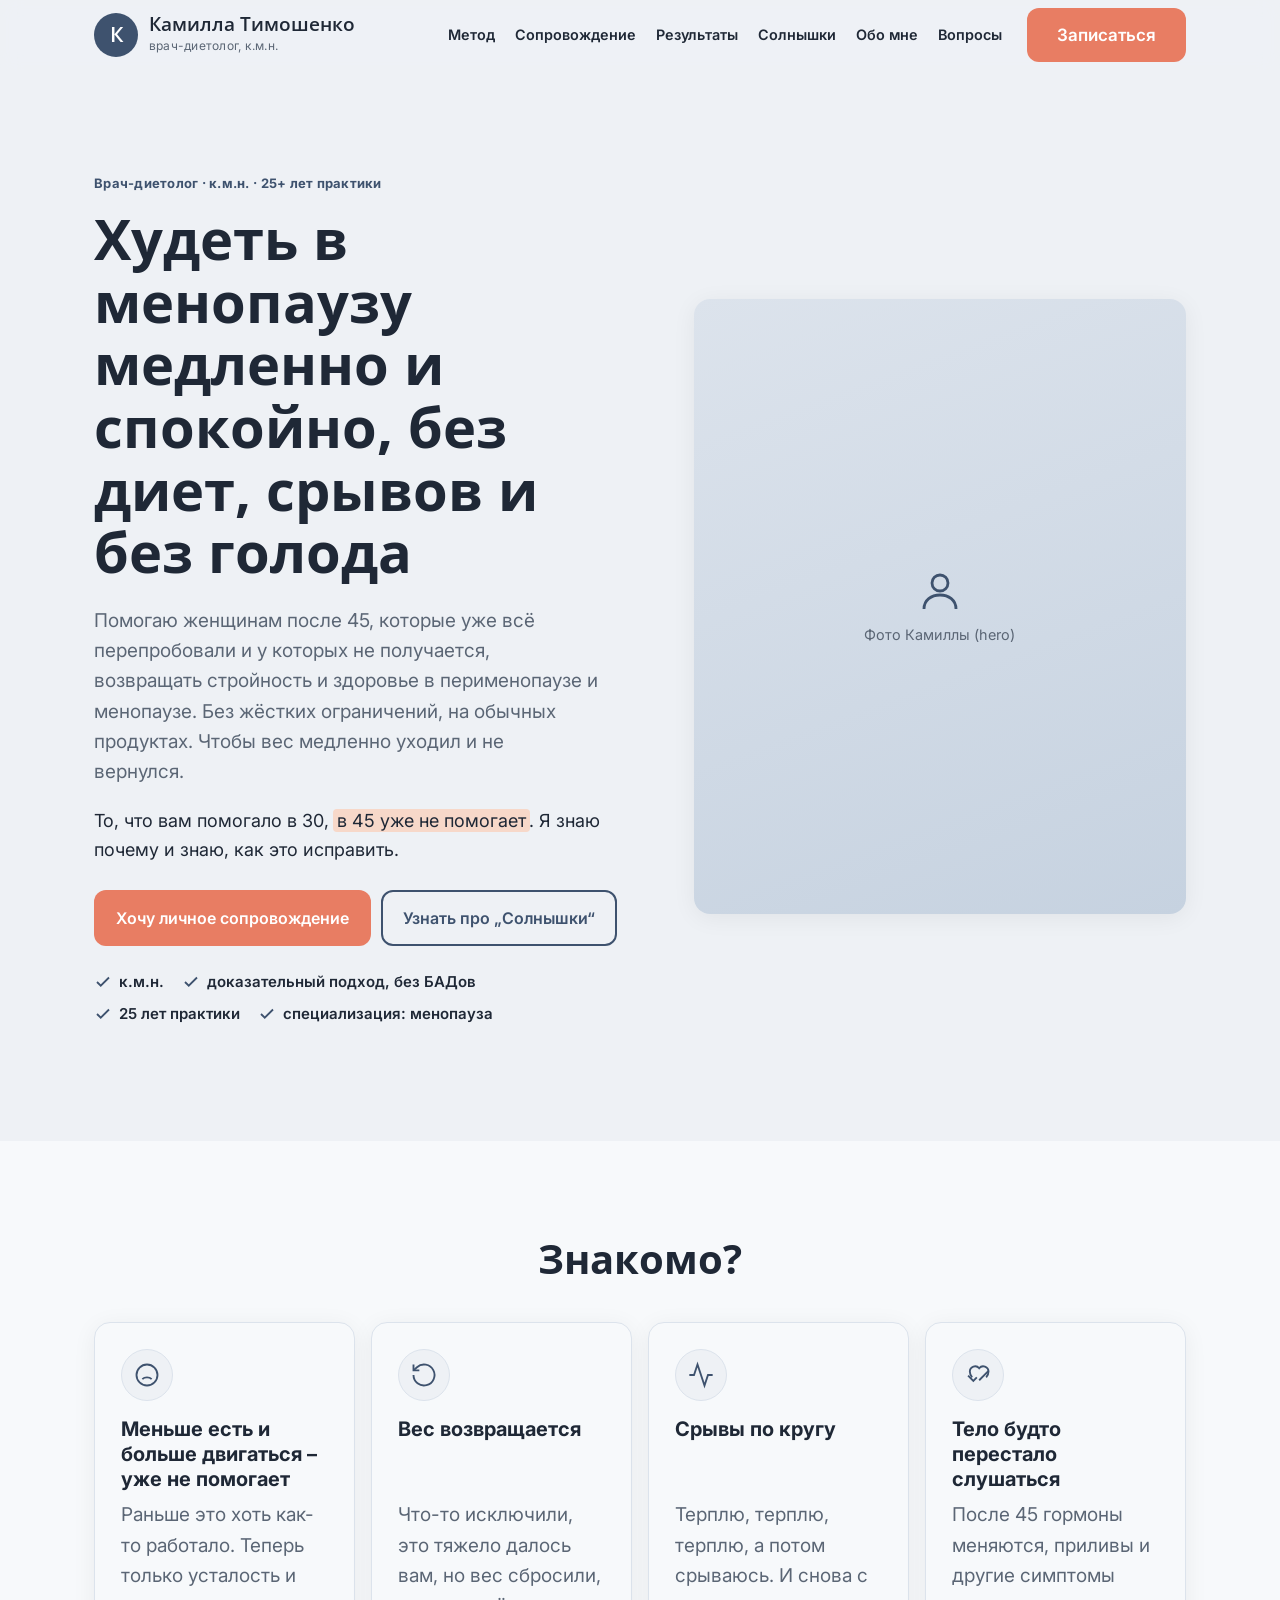
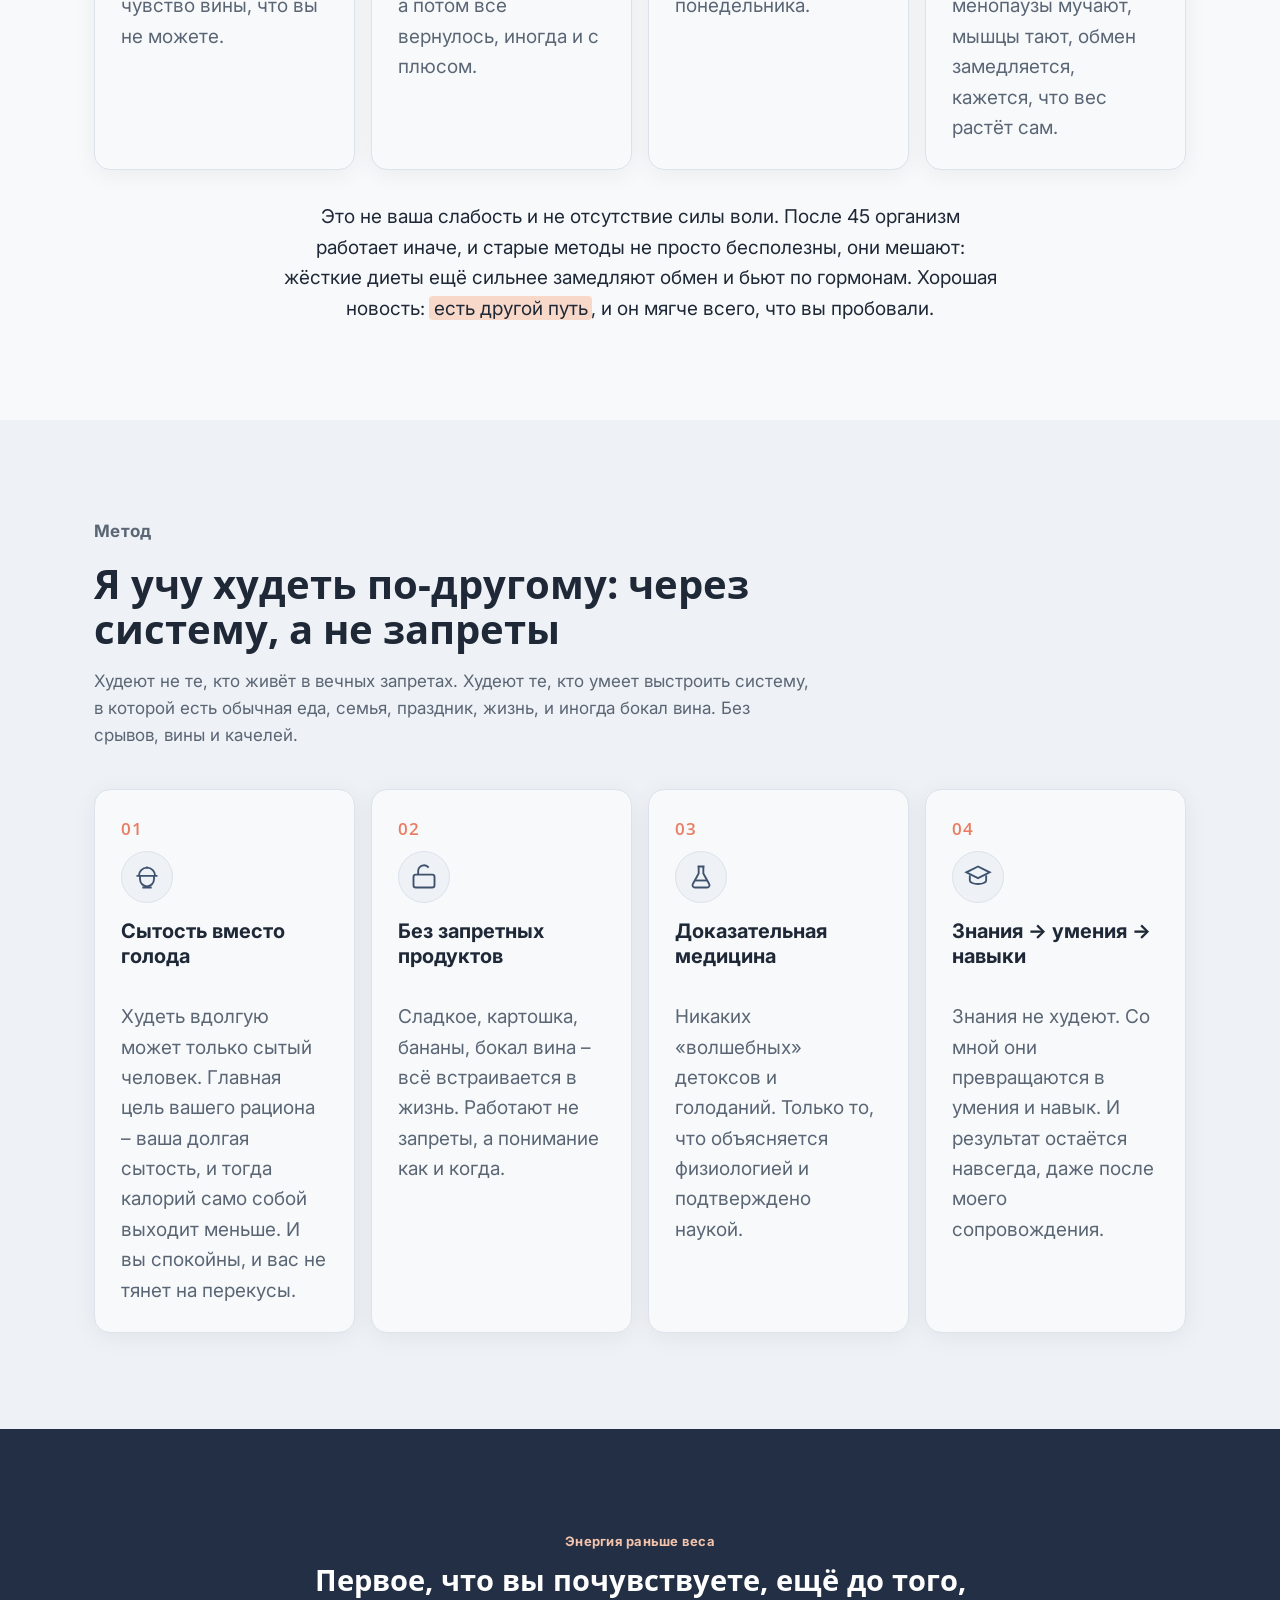
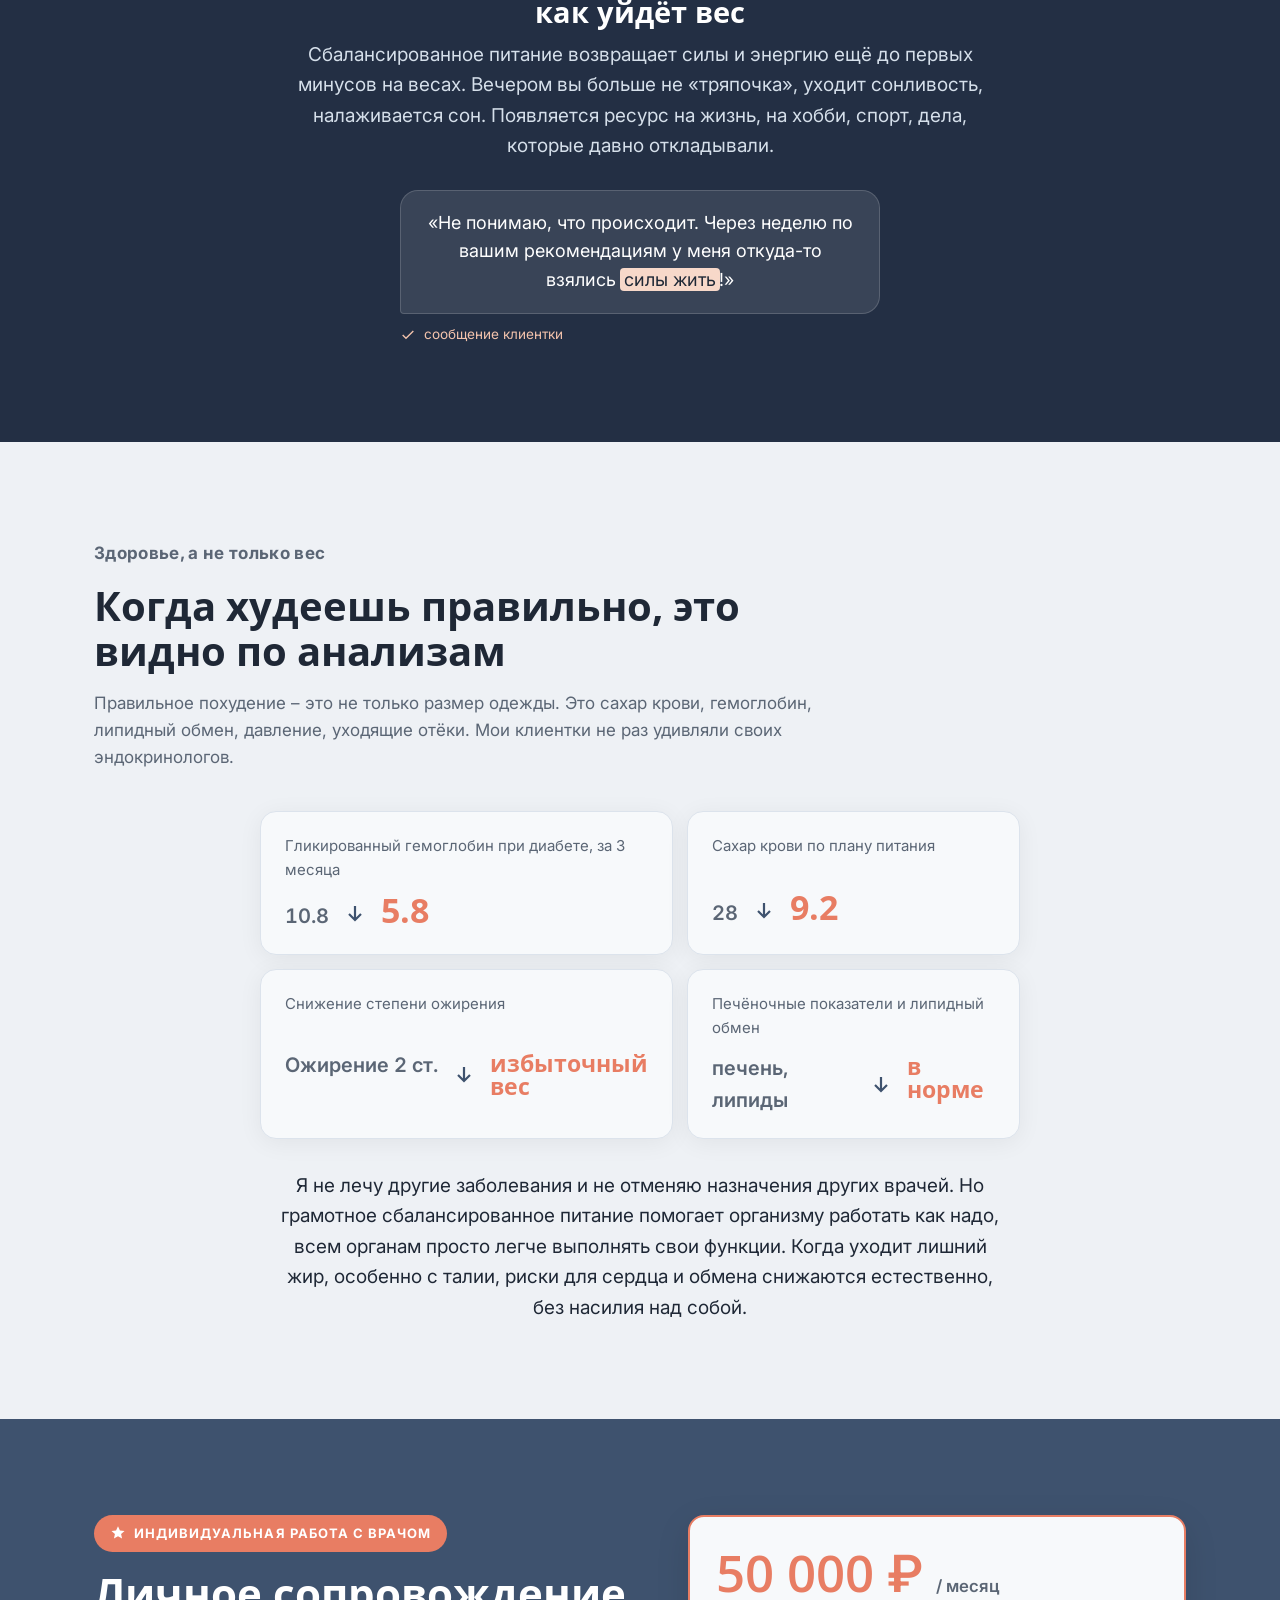
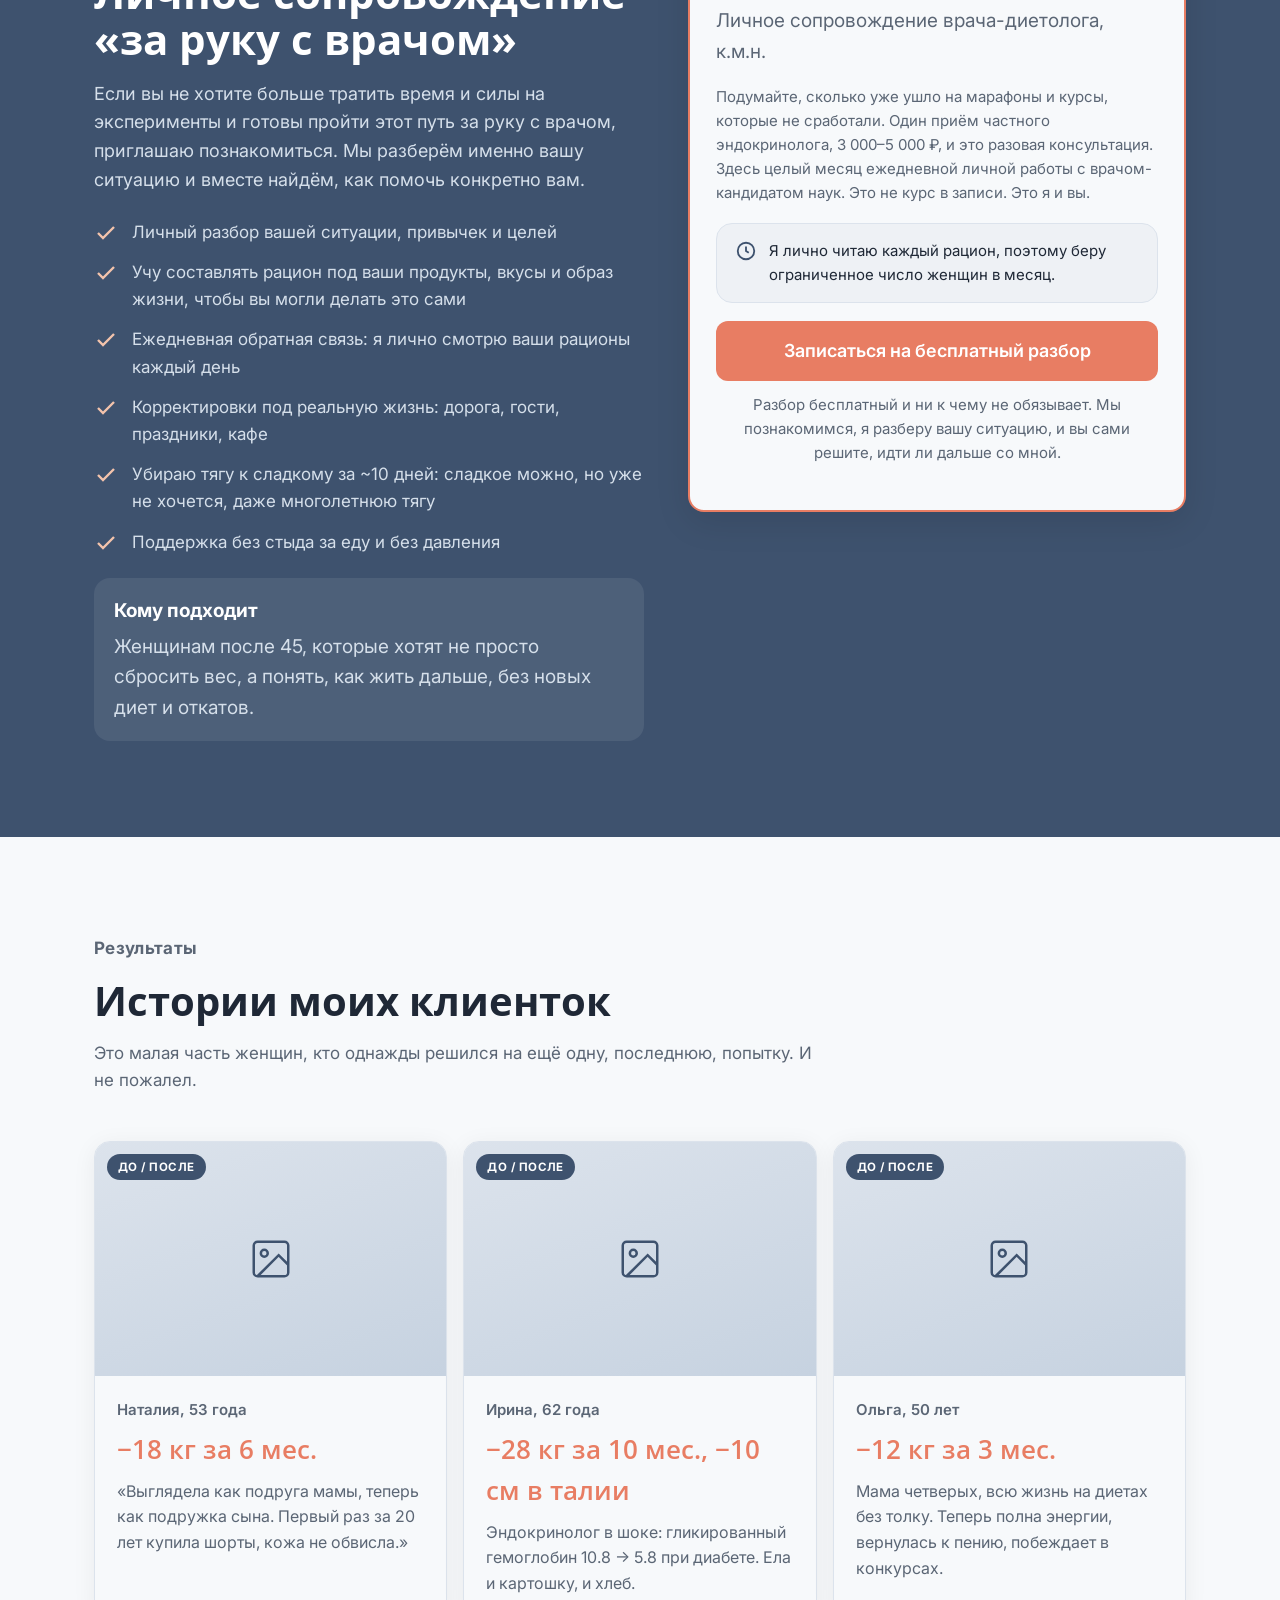
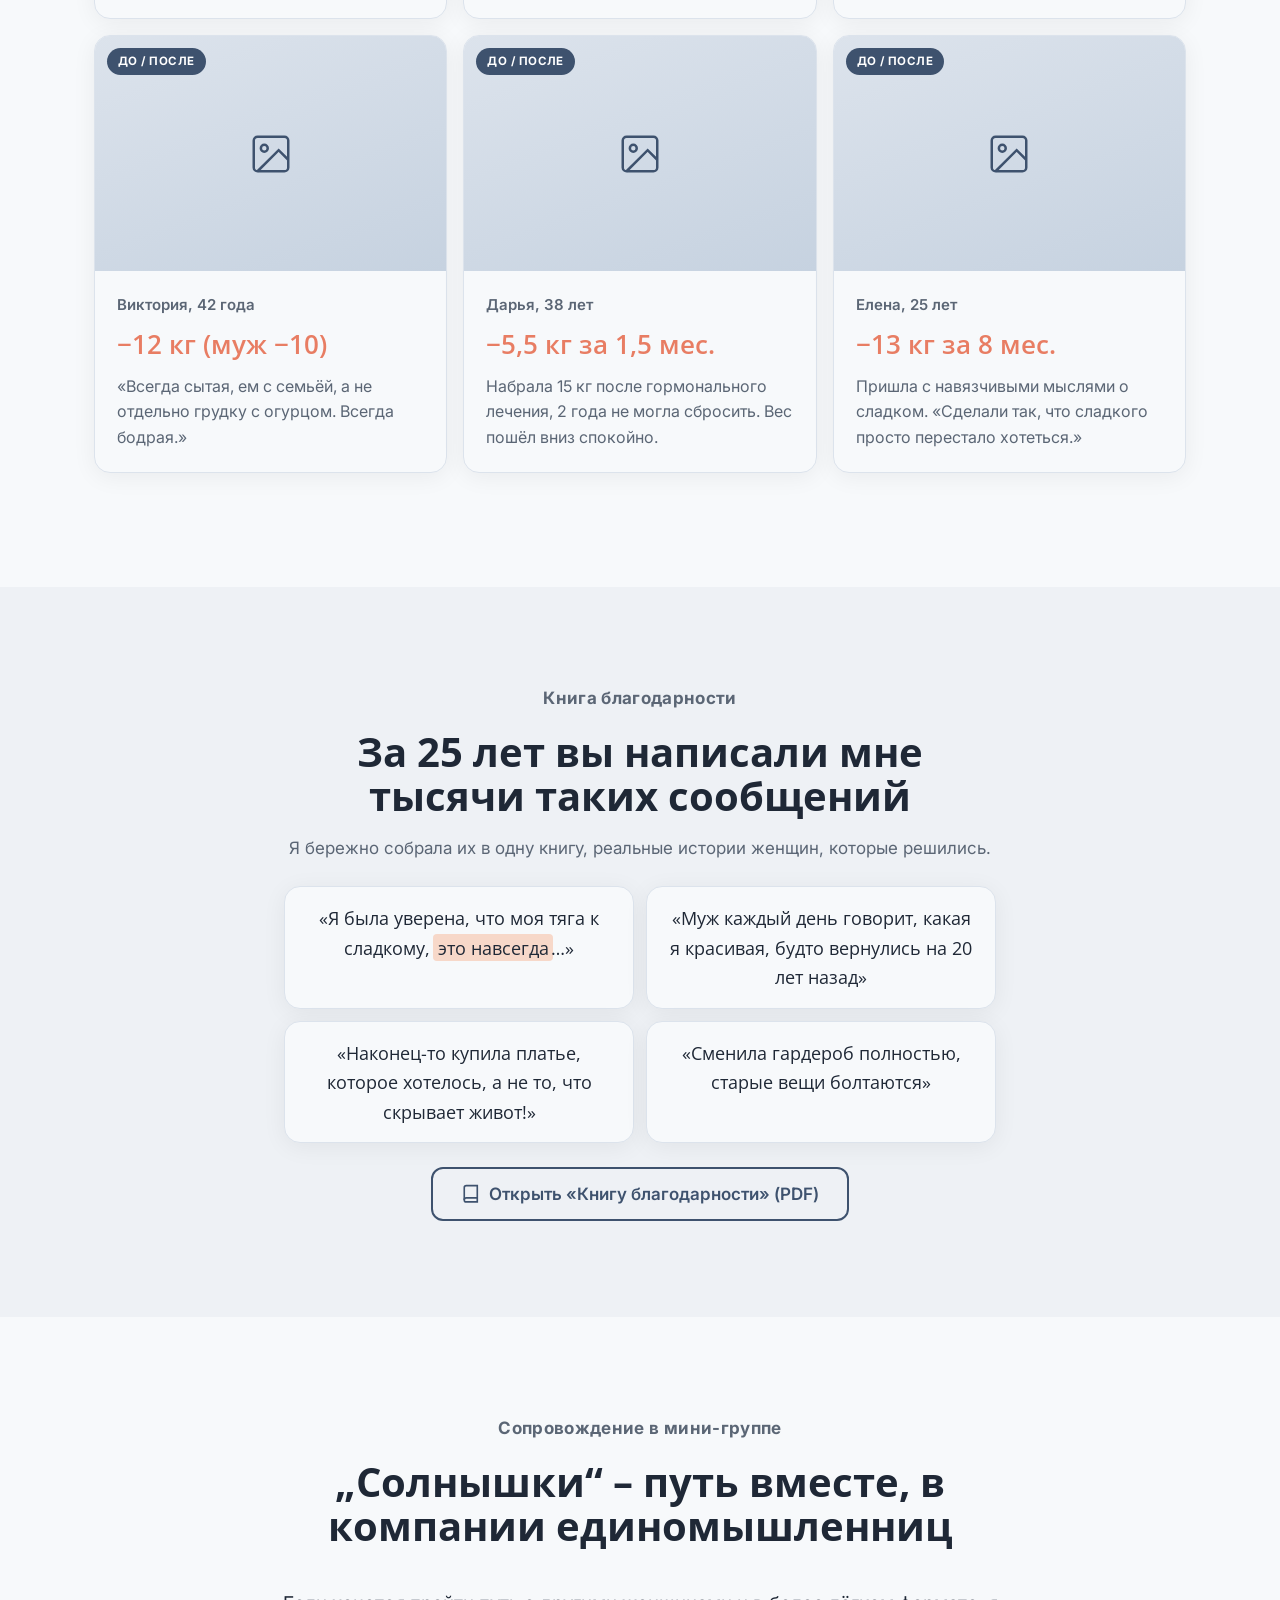
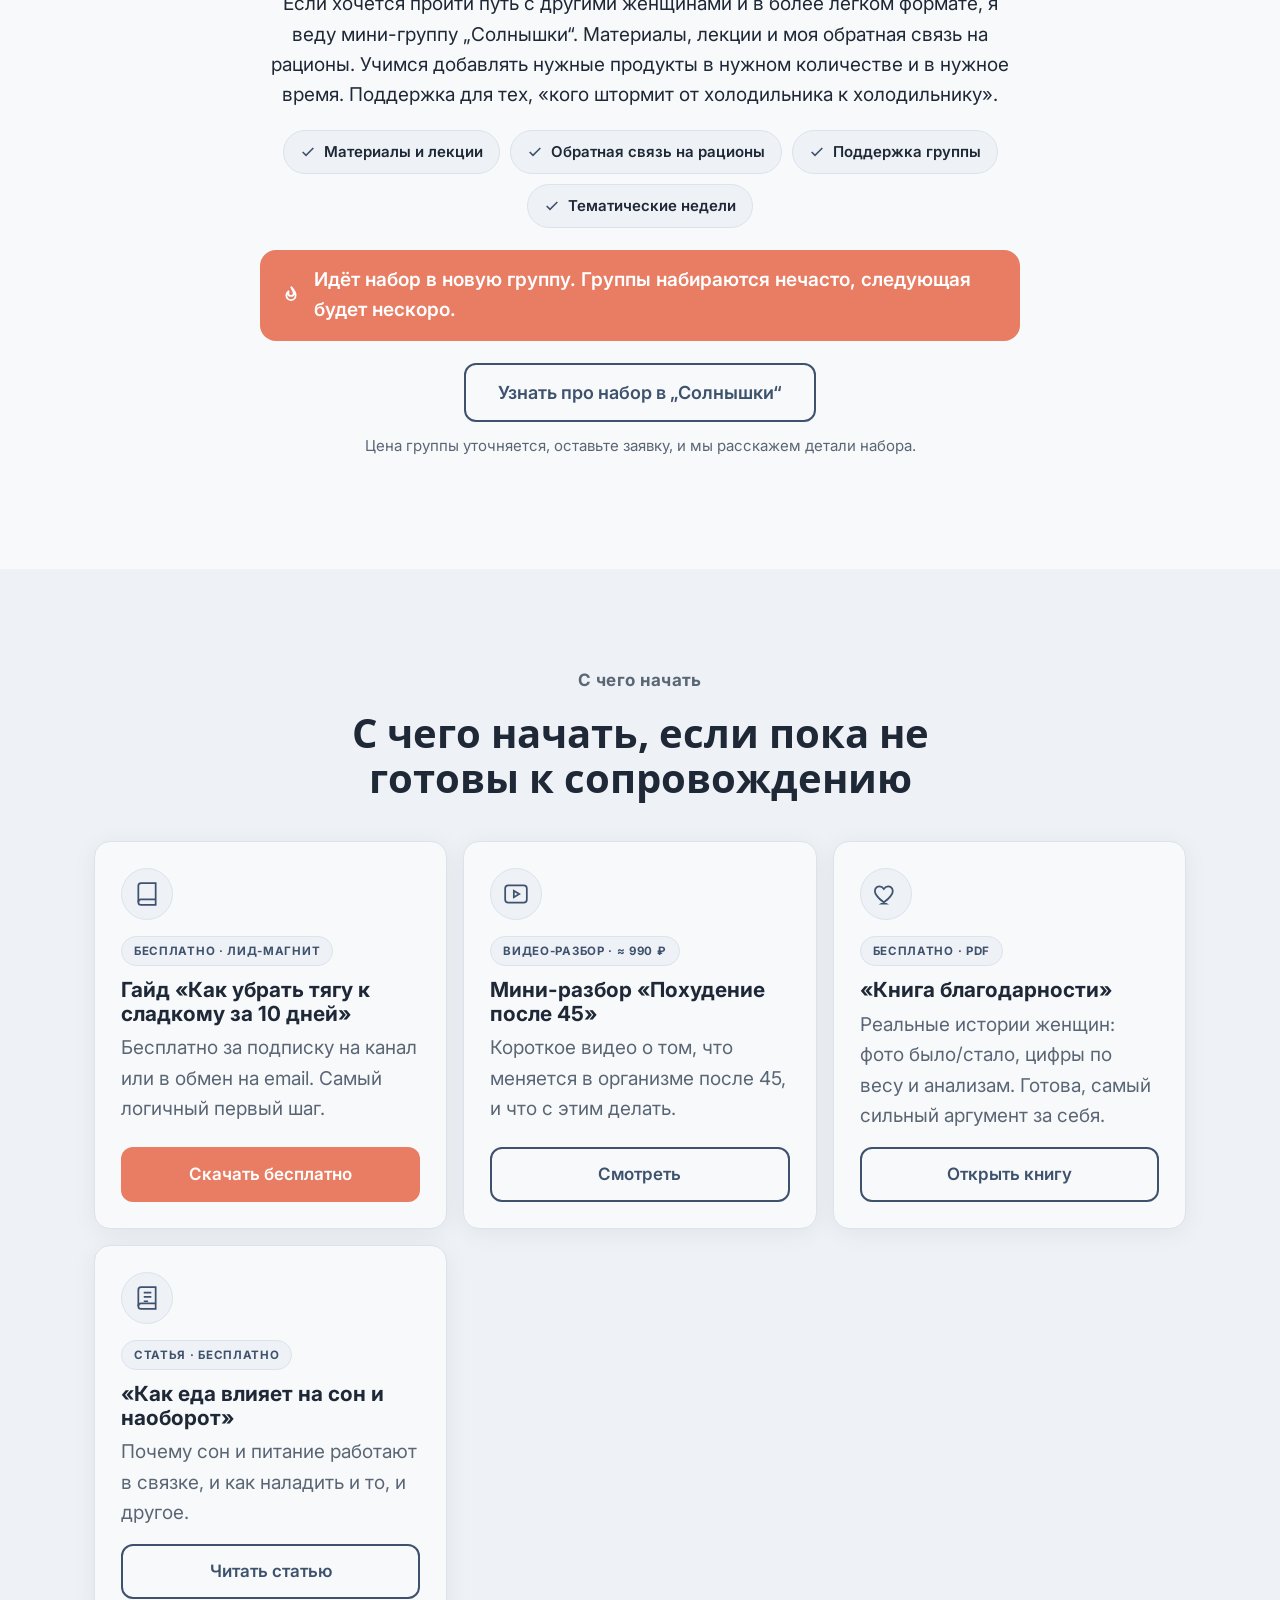
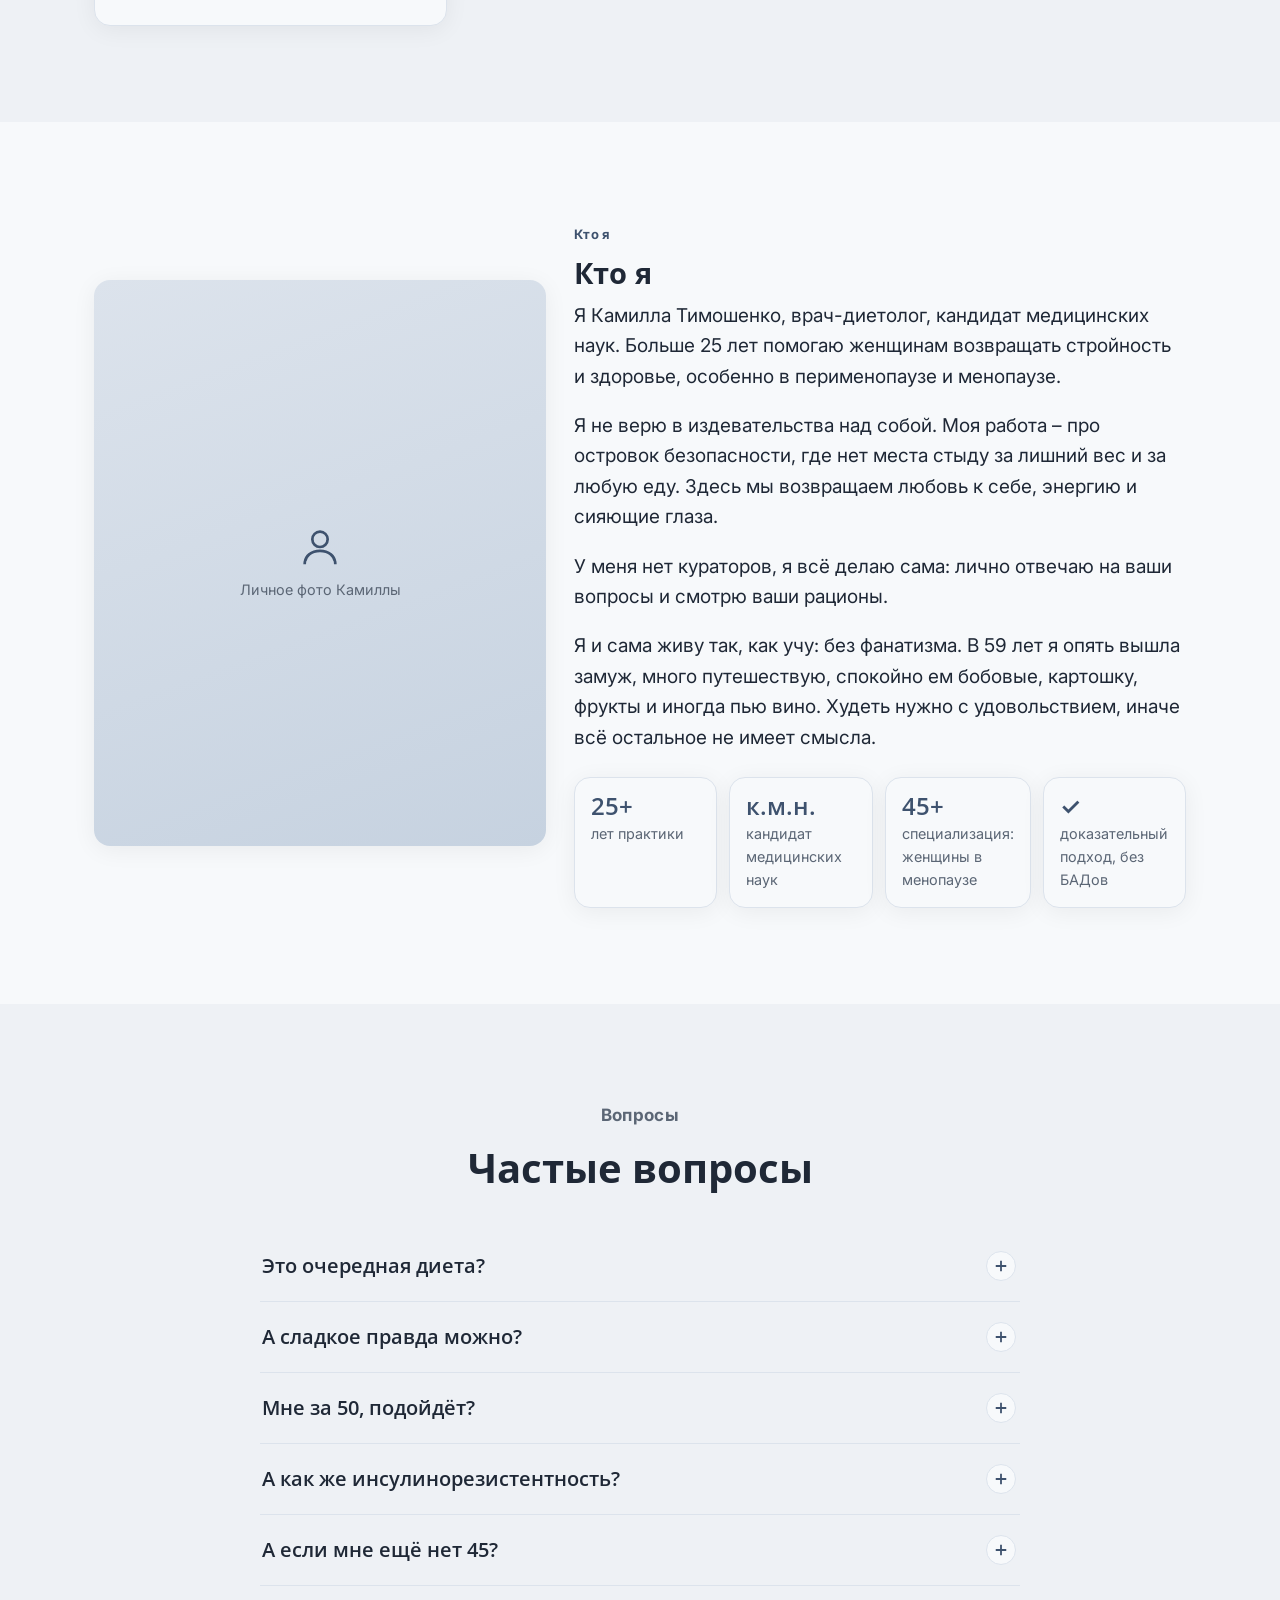
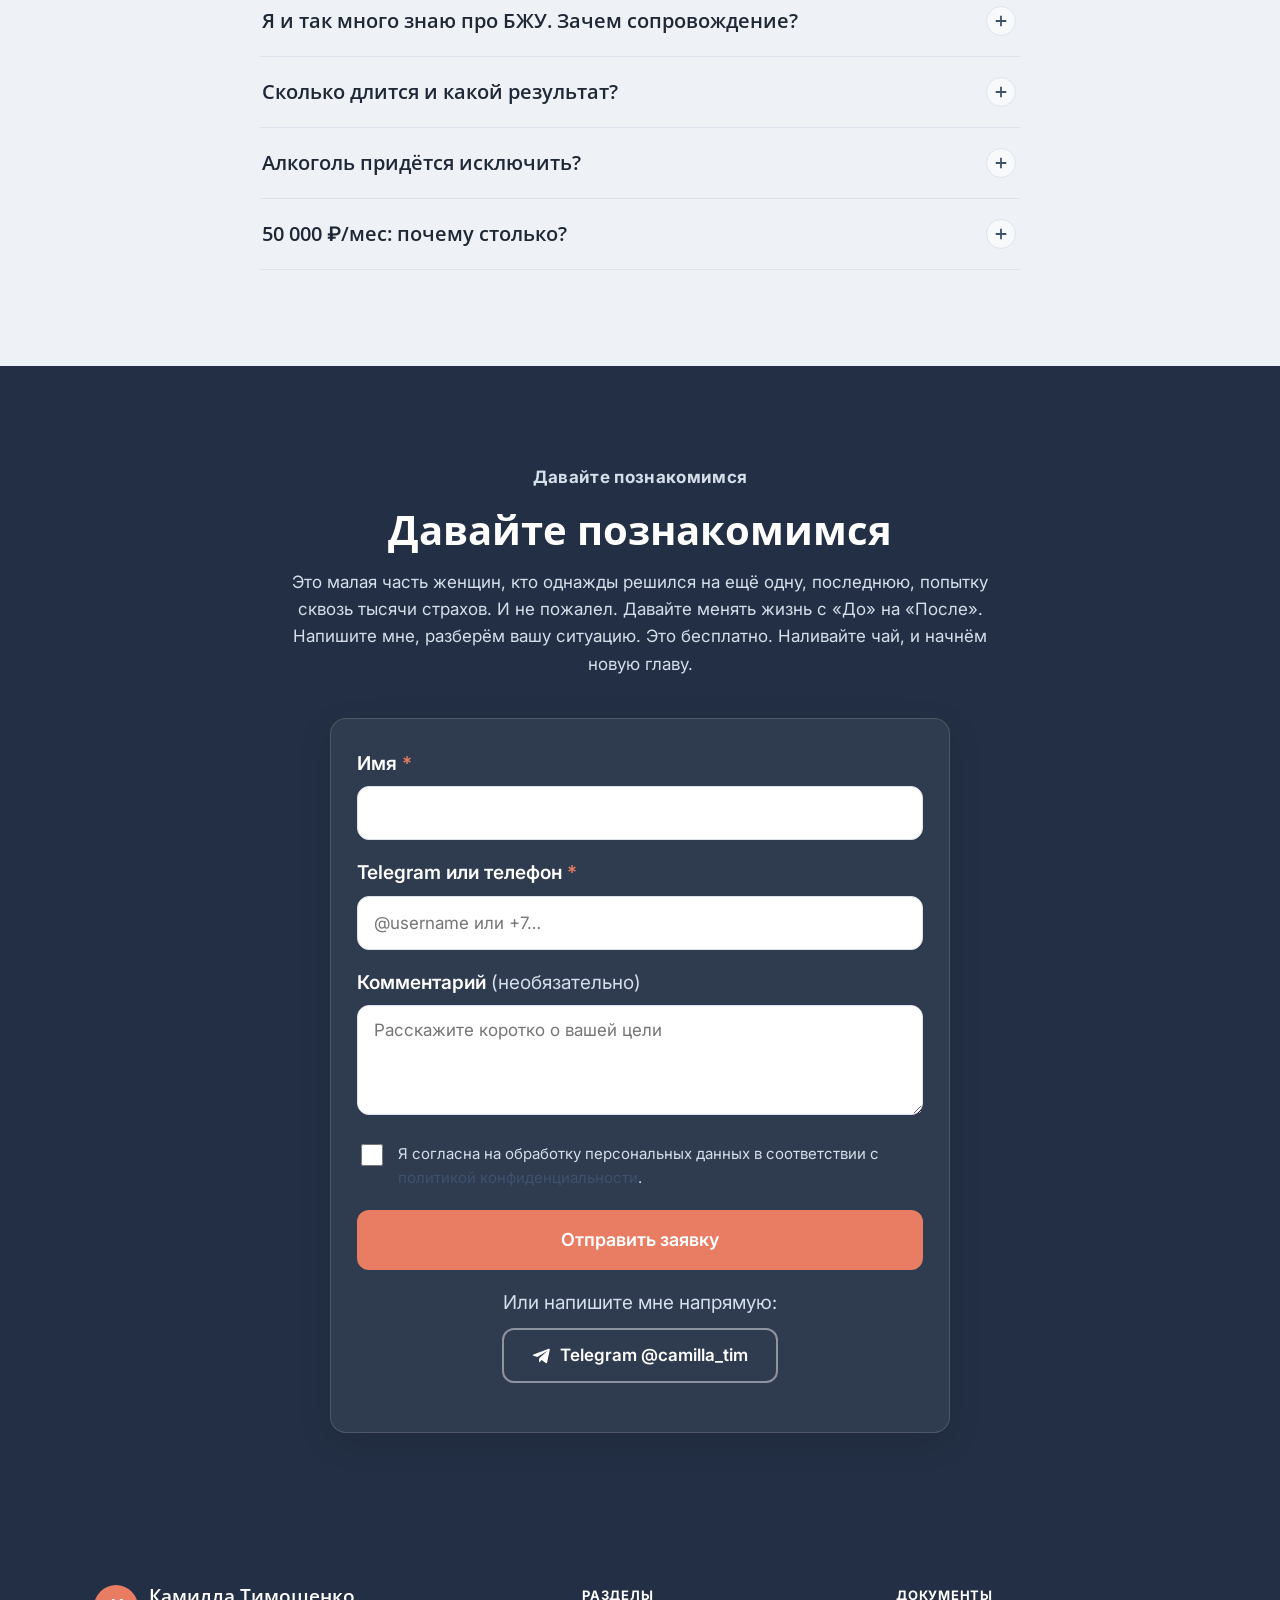
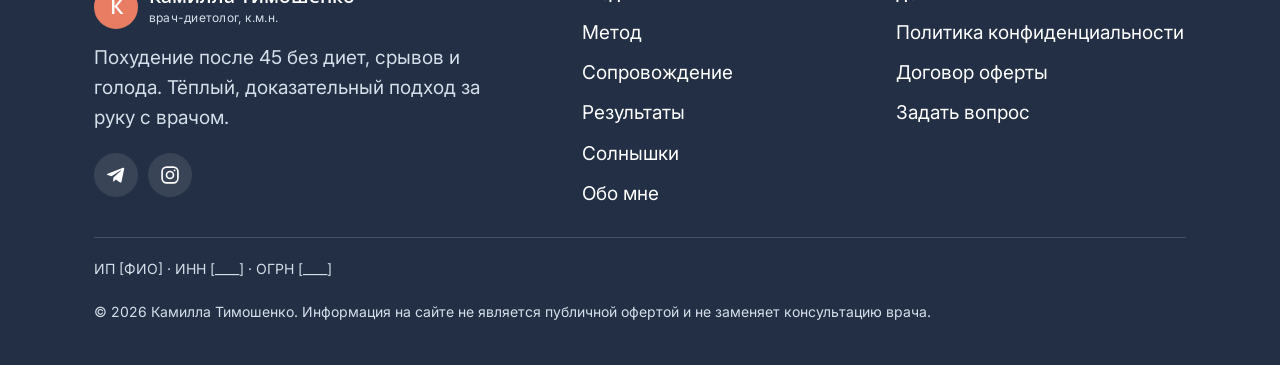
==== commit 9dcbb77d: "Кавычки Солнышки на лапки Co-Authored-By: Claude Opus 4.8 <noreply@anthropic.com>" ====
--- a/index.html
+++ b/index.html
@@ -83,7 +83,7 @@
         <p class="hero__trigger">То, что вам помогало в 30, <span class="hl">в 45 уже не помогает</span>. Я знаю почему и знаю, как это исправить.</p>
         <div class="hero__cta">
           <a href="#lichka" class="btn btn--accent btn--lg">Хочу личное сопровождение</a>
-          <a href="#gruppa" class="btn btn--olive-outline btn--lg">Узнать про «Солнышки»</a>
+          <a href="#gruppa" class="btn btn--olive-outline btn--lg">Узнать про „Солнышки“</a>
         </div>
         <ul class="trust-row">
           <li><svg viewBox="0 0 24 24" fill="none" stroke="currentColor" stroke-width="2.4"><path d="M20 6 9 17l-5-5"/></svg> к.м.н.</li>
@@ -308,10 +308,10 @@
     <div class="container">
       <div class="section-head center reveal">
         <p class="eyebrow">Сопровождение в мини-группе</p>
-        <h2>«Солнышки» – путь вместе, в компании единомышленниц</h2>
+        <h2>„Солнышки“ – путь вместе, в компании единомышленниц</h2>
       </div>
       <div class="narrow">
-        <p class="lead reveal" style="text-align:center">Если хочется пройти путь с другими женщинами и в более лёгком формате, я веду мини-группу «Солнышки». Материалы, лекции и моя обратная связь на рационы. Учимся добавлять нужные продукты в нужном количестве и в нужное время. Поддержка для тех, «кого штормит от холодильника к холодильнику».</p>
+        <p class="lead reveal" style="text-align:center">Если хочется пройти путь с другими женщинами и в более лёгком формате, я веду мини-группу „Солнышки“. Материалы, лекции и моя обратная связь на рационы. Учимся добавлять нужные продукты в нужном количестве и в нужное время. Поддержка для тех, «кого штормит от холодильника к холодильнику».</p>
         <ul class="chips reveal" style="justify-content:center">
           <li><svg viewBox="0 0 24 24" fill="none" stroke="currentColor" stroke-width="2.4"><path d="M20 6 9 17l-5-5"/></svg> Материалы и лекции</li>
           <li><svg viewBox="0 0 24 24" fill="none" stroke="currentColor" stroke-width="2.4"><path d="M20 6 9 17l-5-5"/></svg> Обратная связь на рационы</li>
@@ -323,7 +323,7 @@
           <span>Идёт набор в новую группу. Группы набираются нечасто, следующая будет нескоро.</span>
         </div>
         <div style="text-align:center">
-          <a href="#form" class="btn btn--olive-outline btn--lg">Узнать про набор в «Солнышки»</a>
+          <a href="#form" class="btn btn--olive-outline btn--lg">Узнать про набор в „Солнышки“</a>
           <p class="fineprint">Цена группы уточняется, оставьте заявку, и мы расскажем детали набора.</p>
         </div>
       </div>
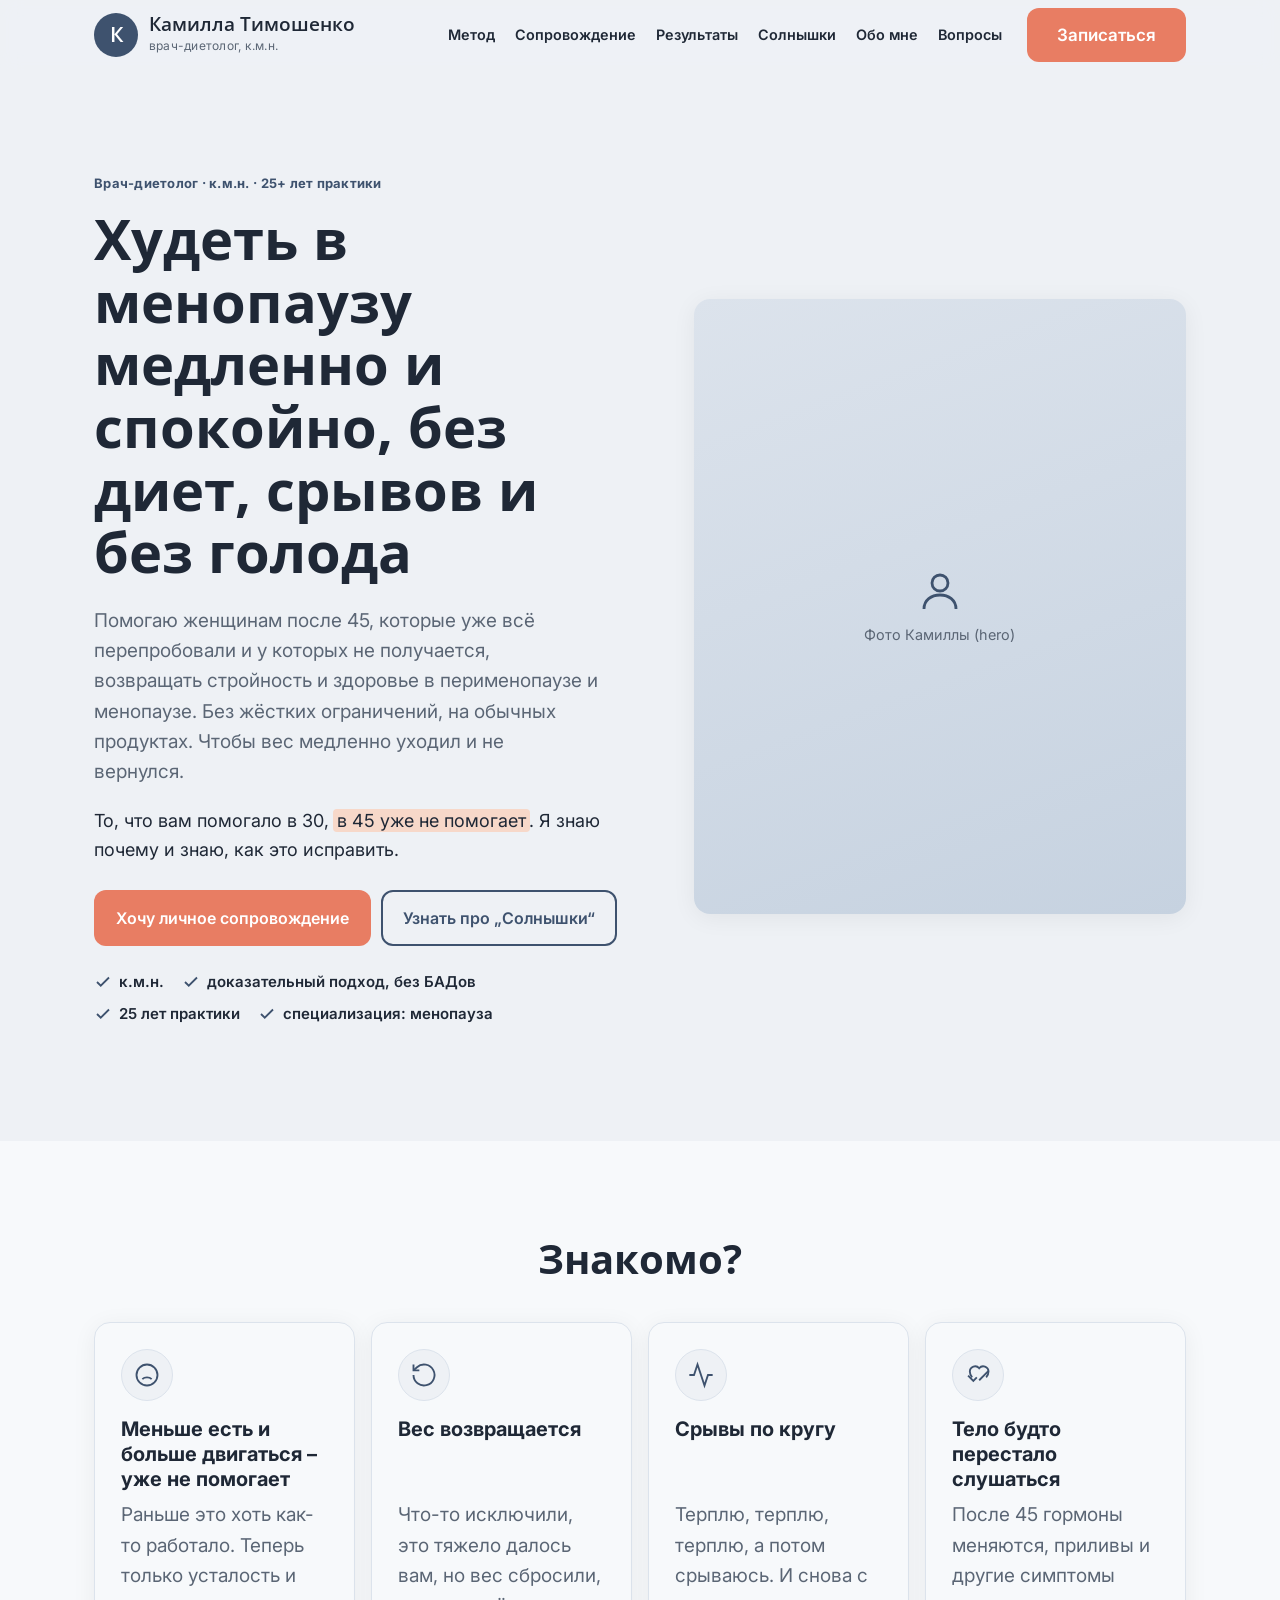
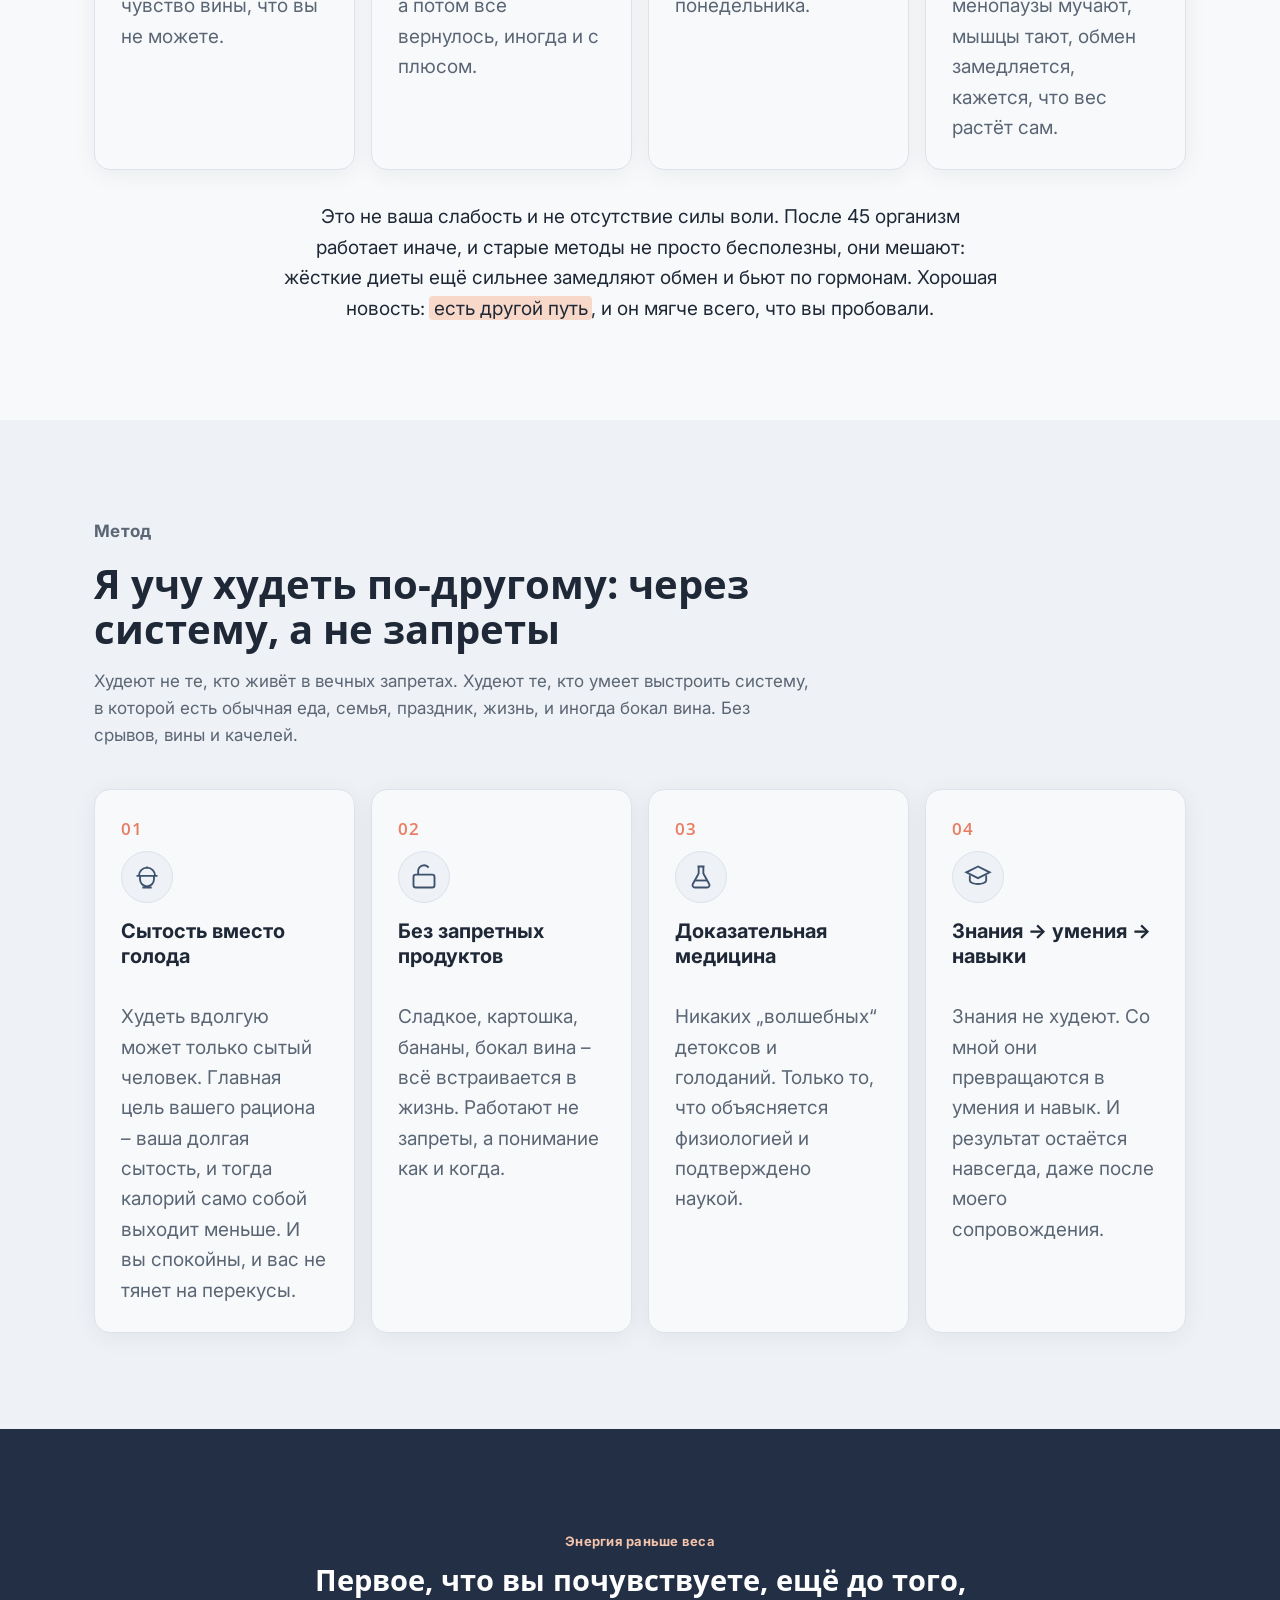
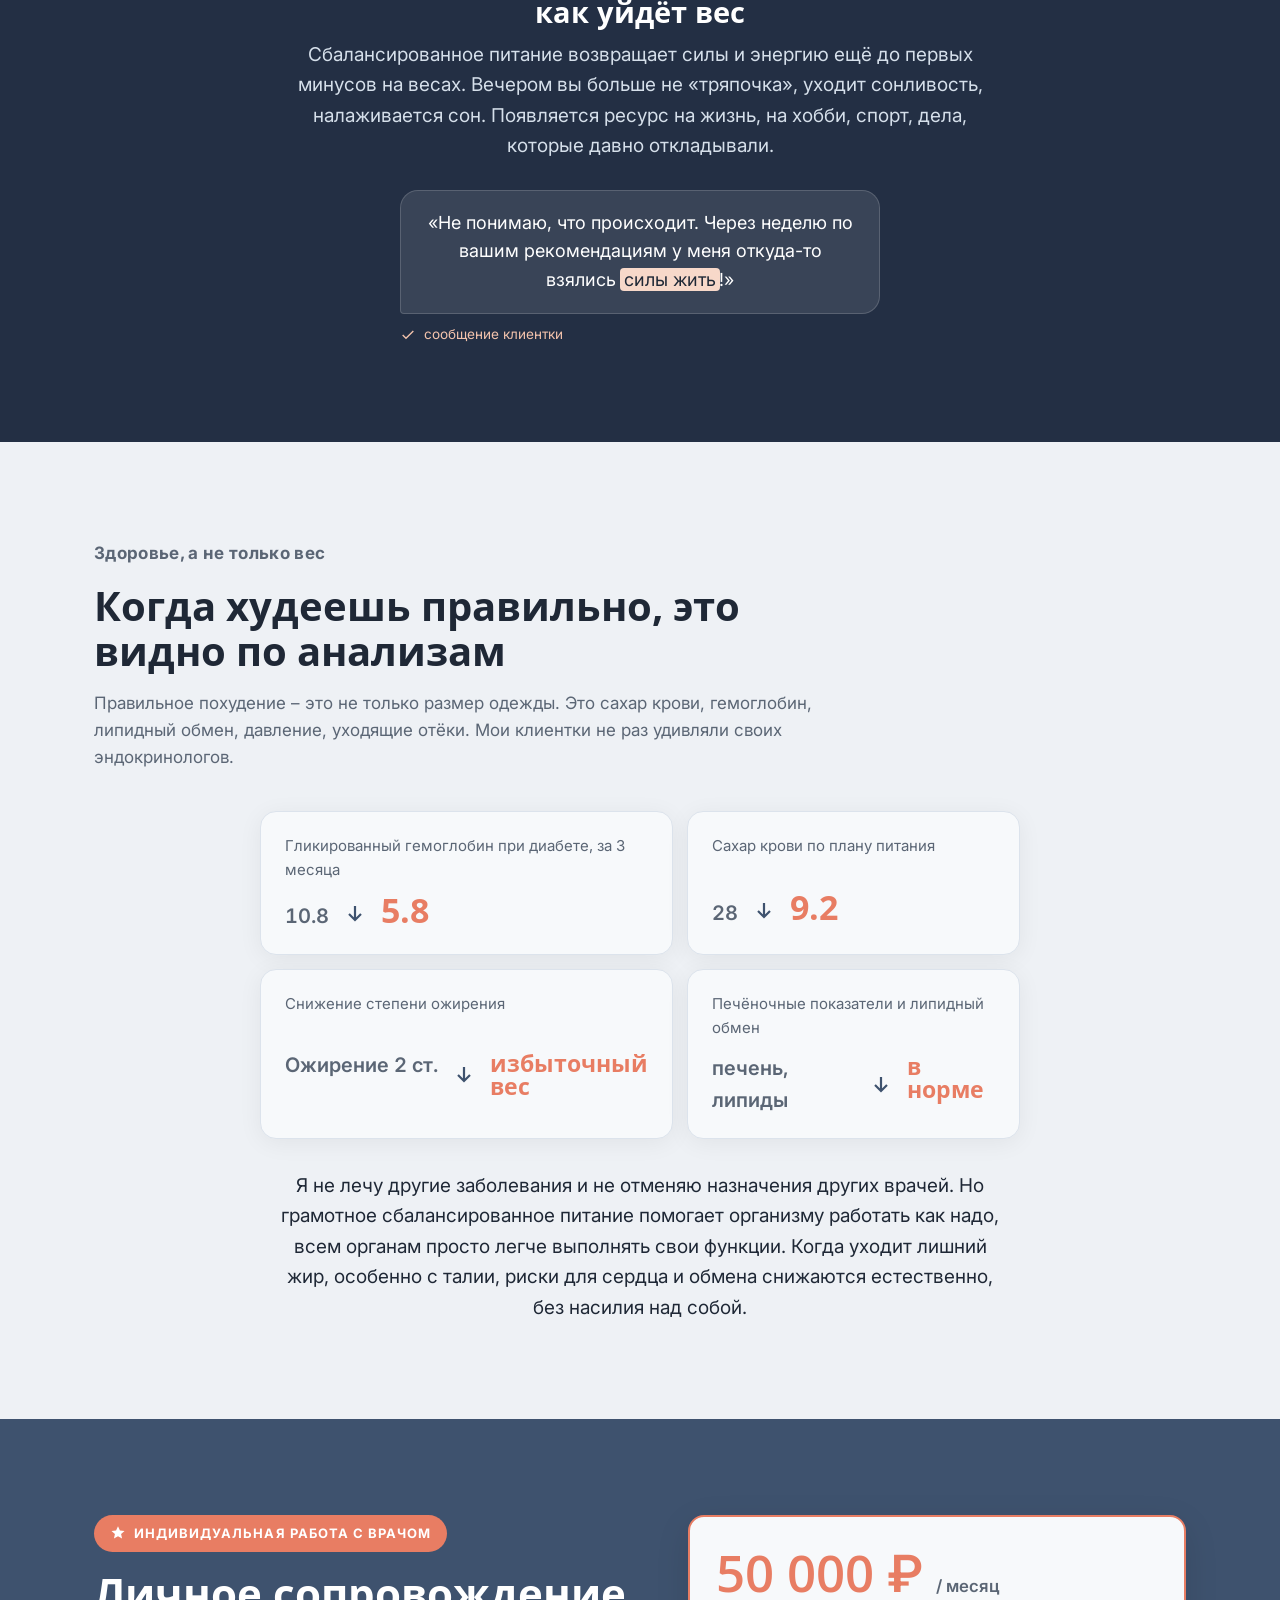
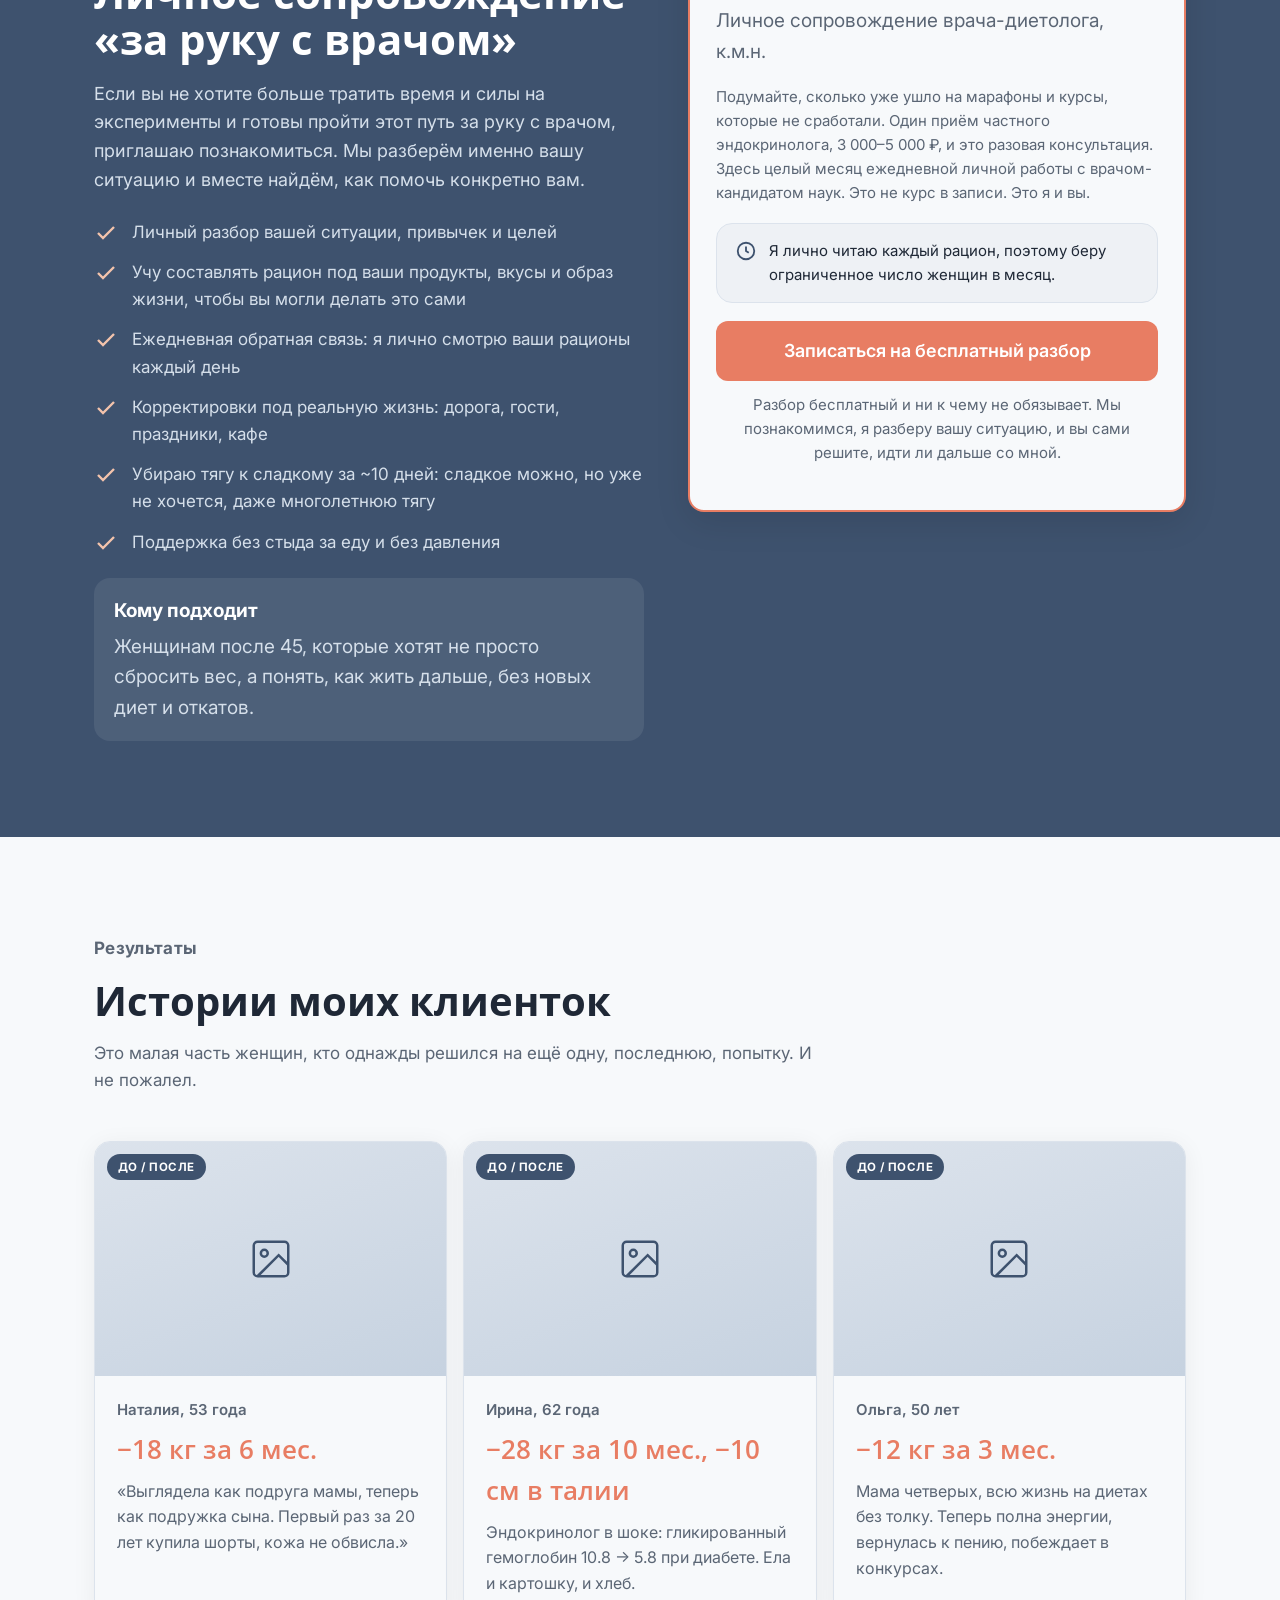
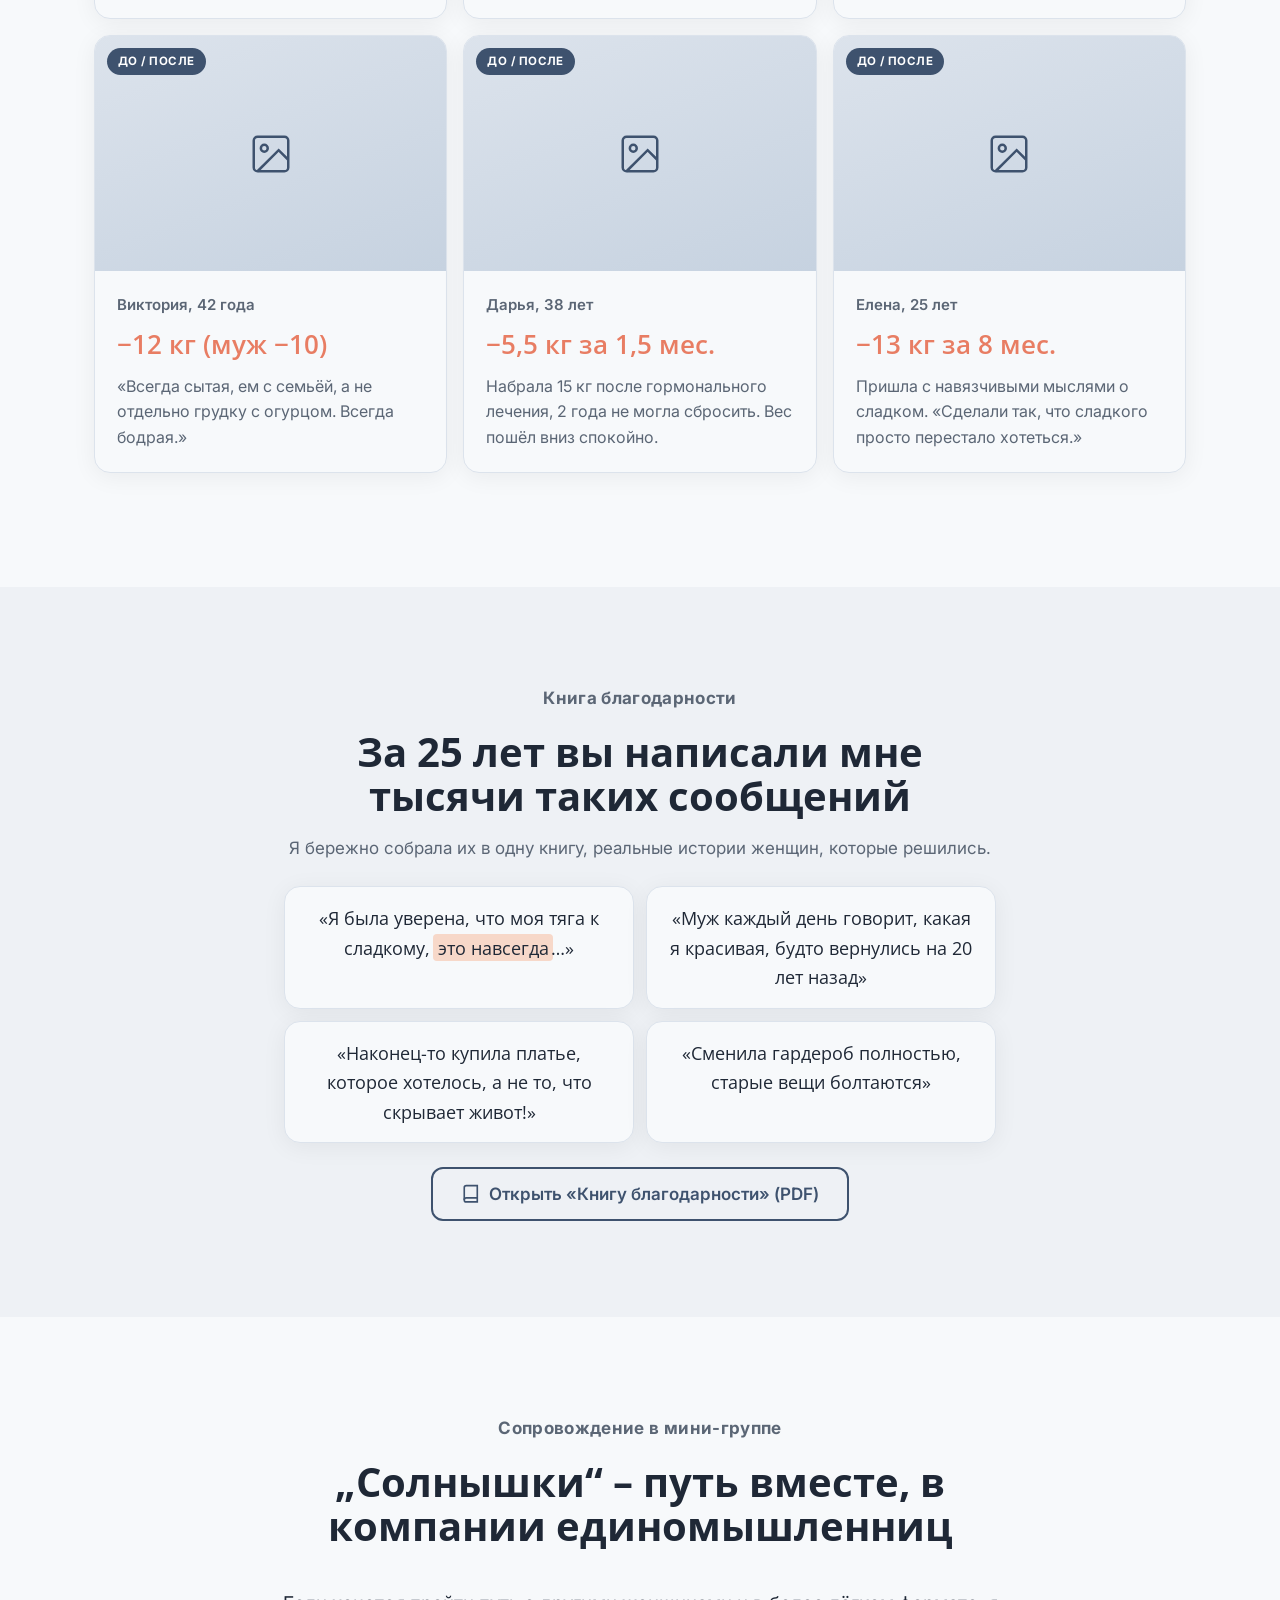
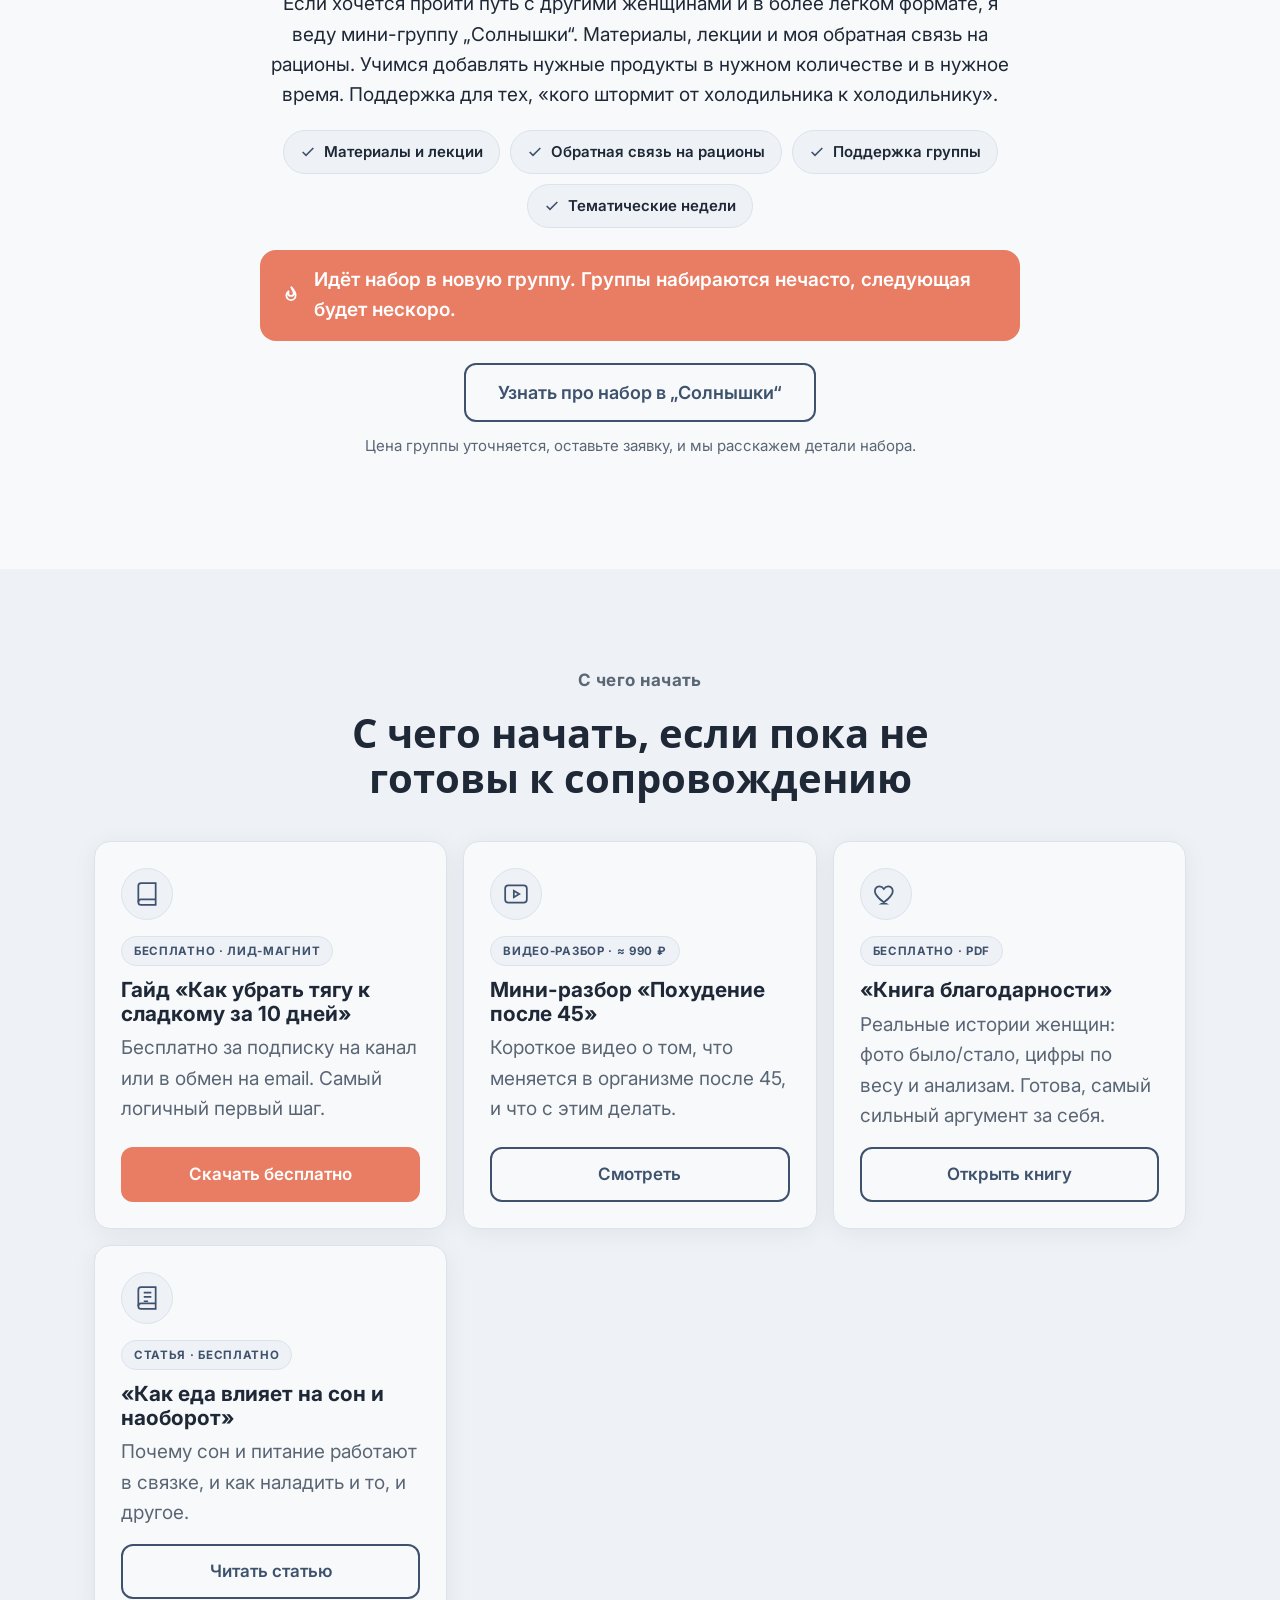
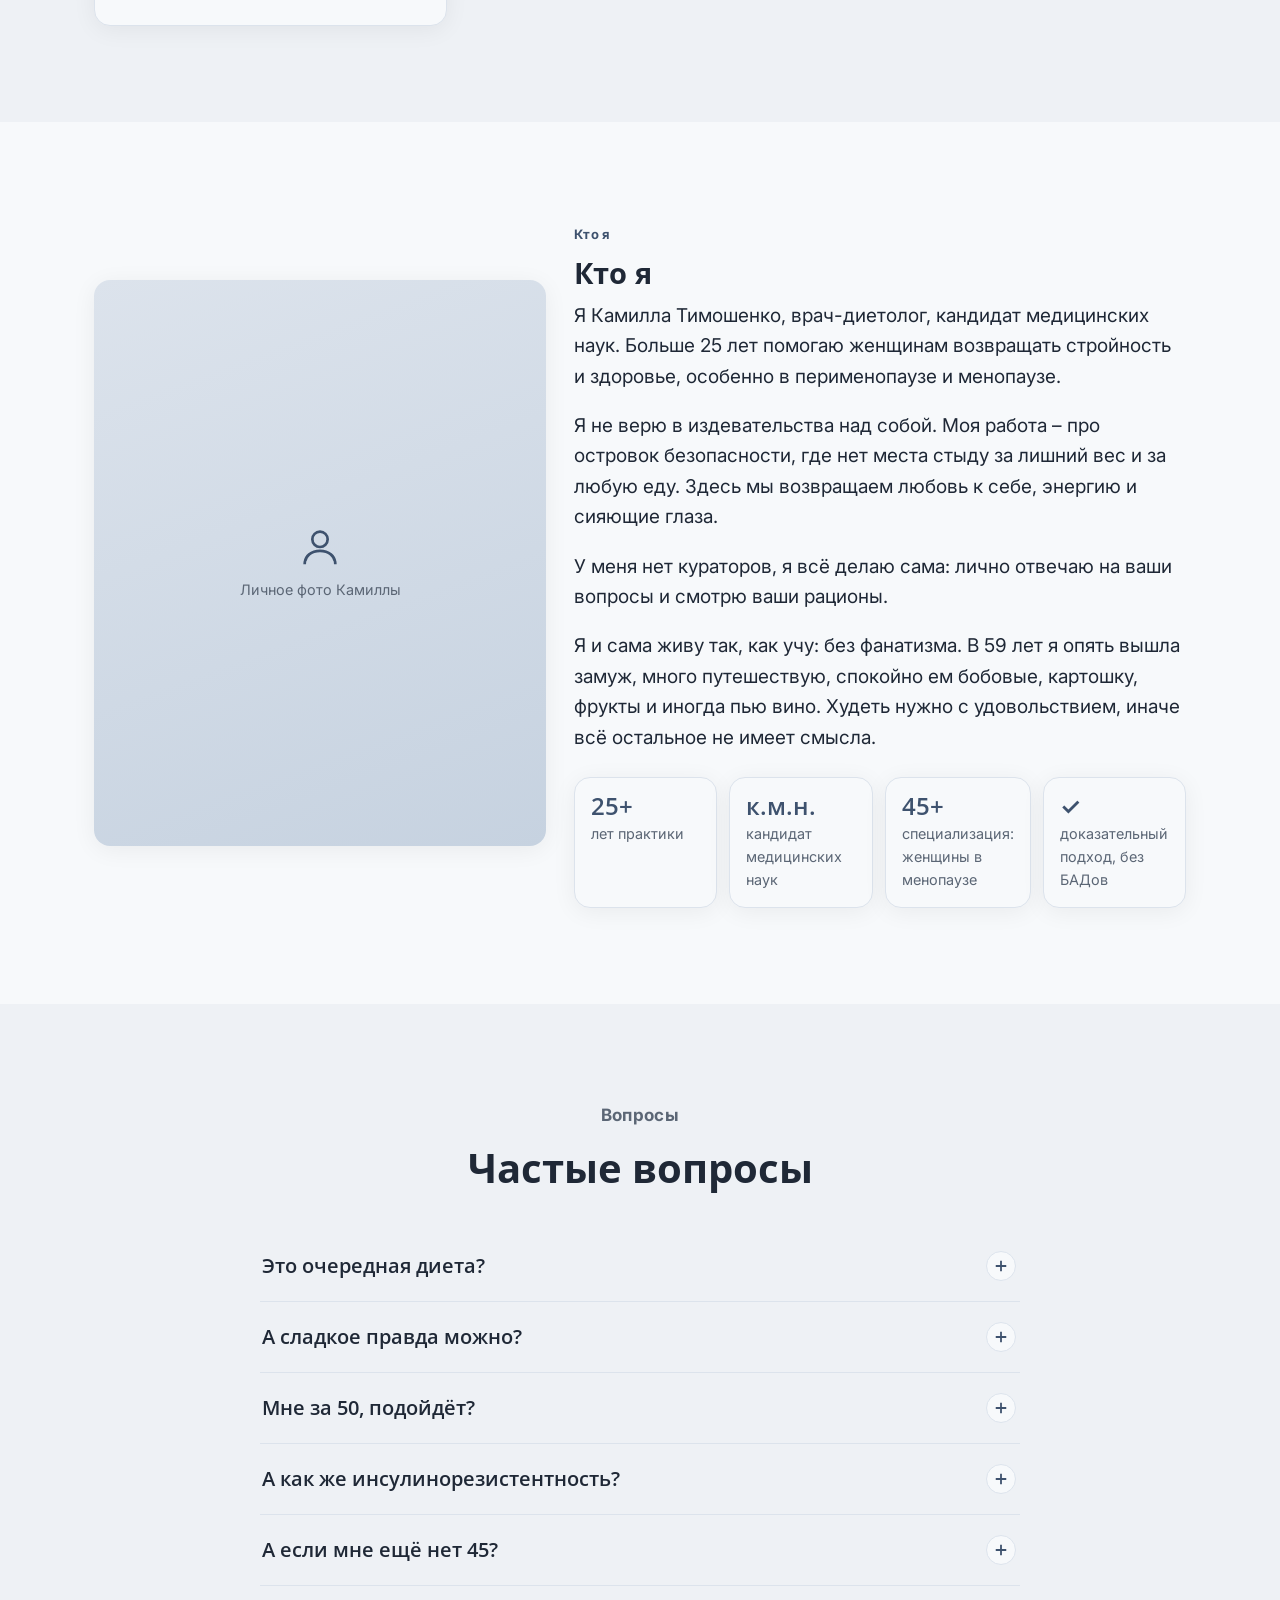
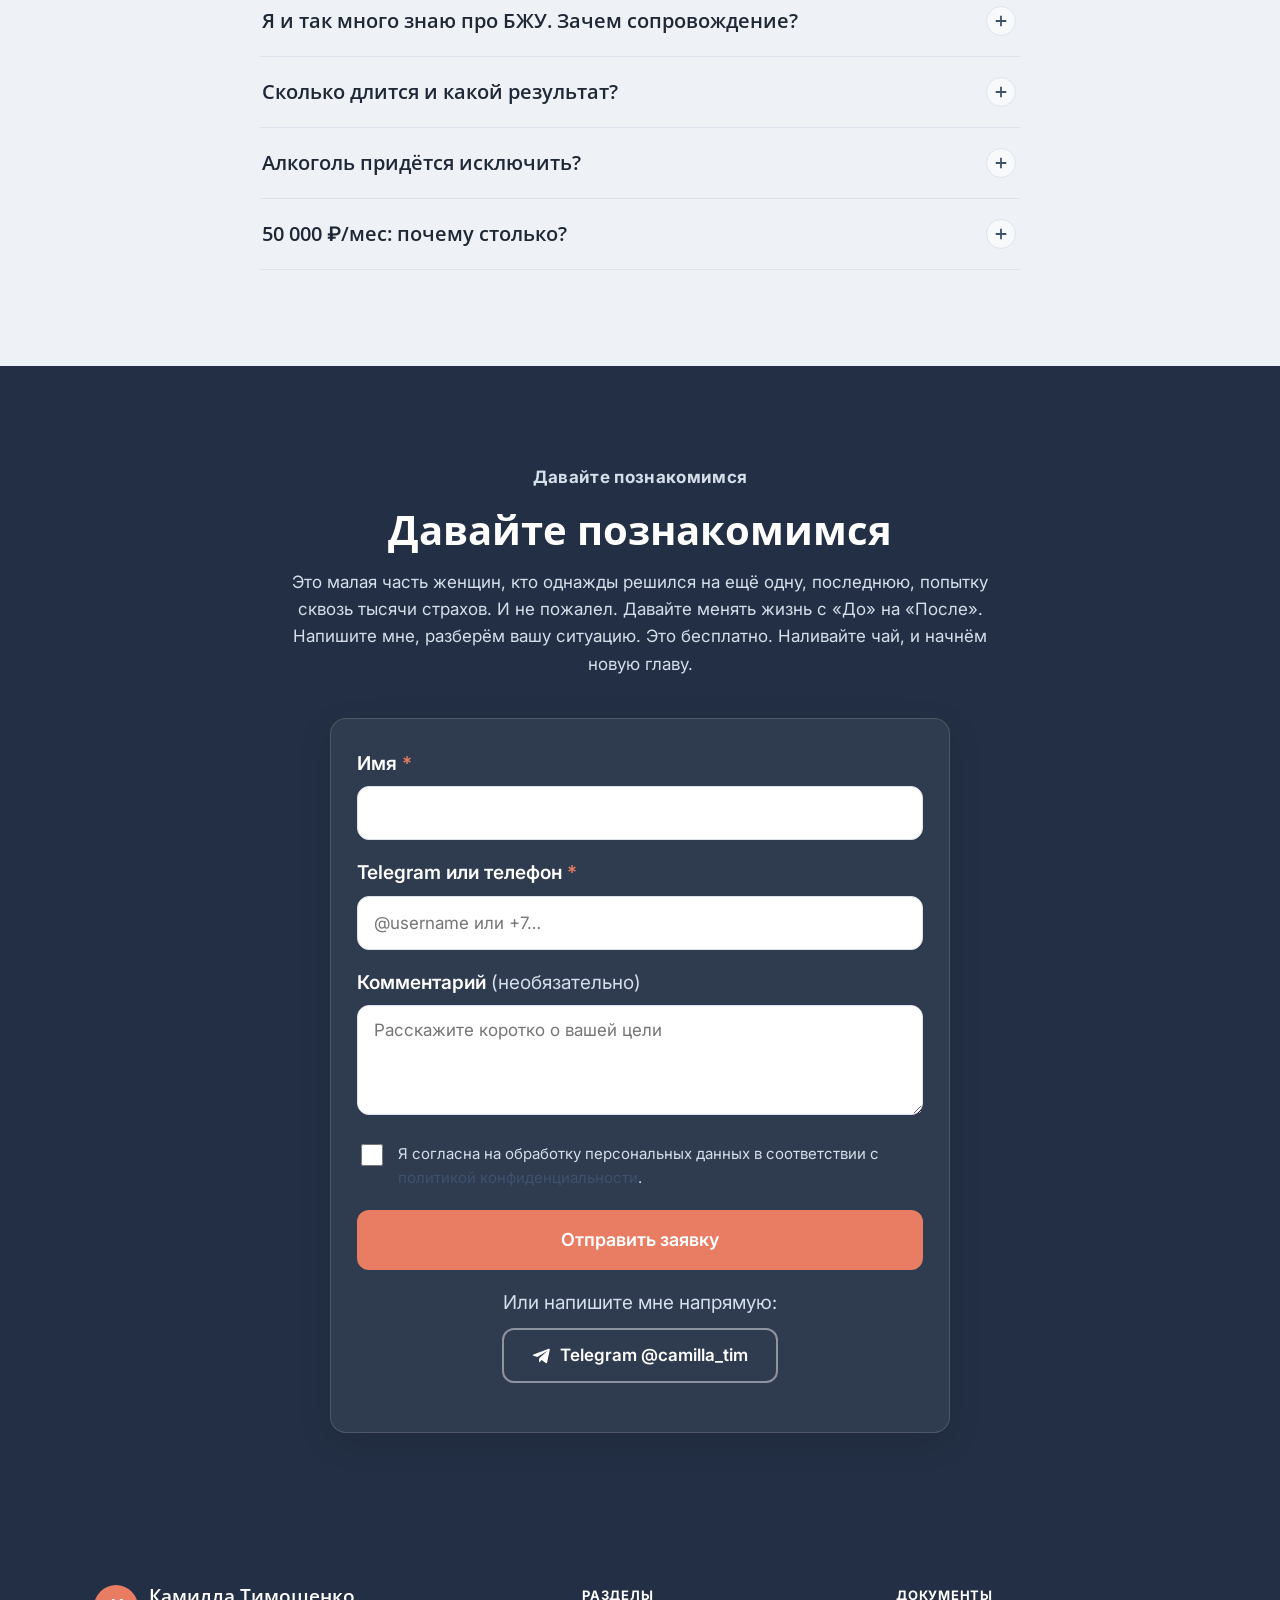
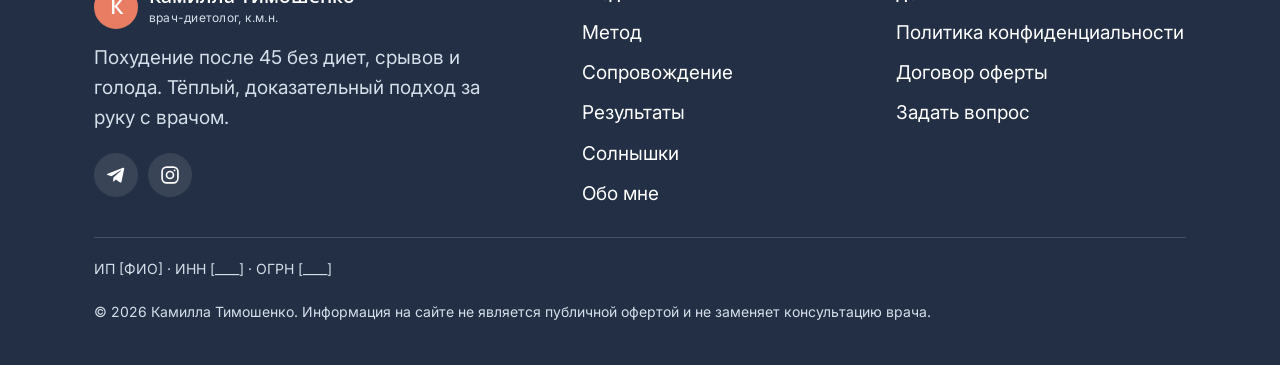
==== commit b206f628: "Кавычки волшебных на лапки Co-Authored-By: Claude Opus 4.8 <noreply@anthropic.com>" ====
--- a/index.html
+++ b/index.html
@@ -150,7 +150,7 @@
           <div class="card__num">03</div>
           <div class="card__icon"><svg viewBox="0 0 24 24" fill="none" stroke="currentColor"><path d="M9 3h6M10 3v6l-5 9a2 2 0 0 0 1.8 3h10.4a2 2 0 0 0 1.8-3l-5-9V3"/><path d="M7 15h10"/></svg></div>
           <h3>Доказательная медицина</h3>
-          <p>Никаких «волшебных» детоксов и голоданий. Только то, что объясняется физиологией и подтверждено наукой.</p>
+          <p>Никаких „волшебных“ детоксов и голоданий. Только то, что объясняется физиологией и подтверждено наукой.</p>
         </article>
         <article class="card reveal">
           <div class="card__num">04</div>
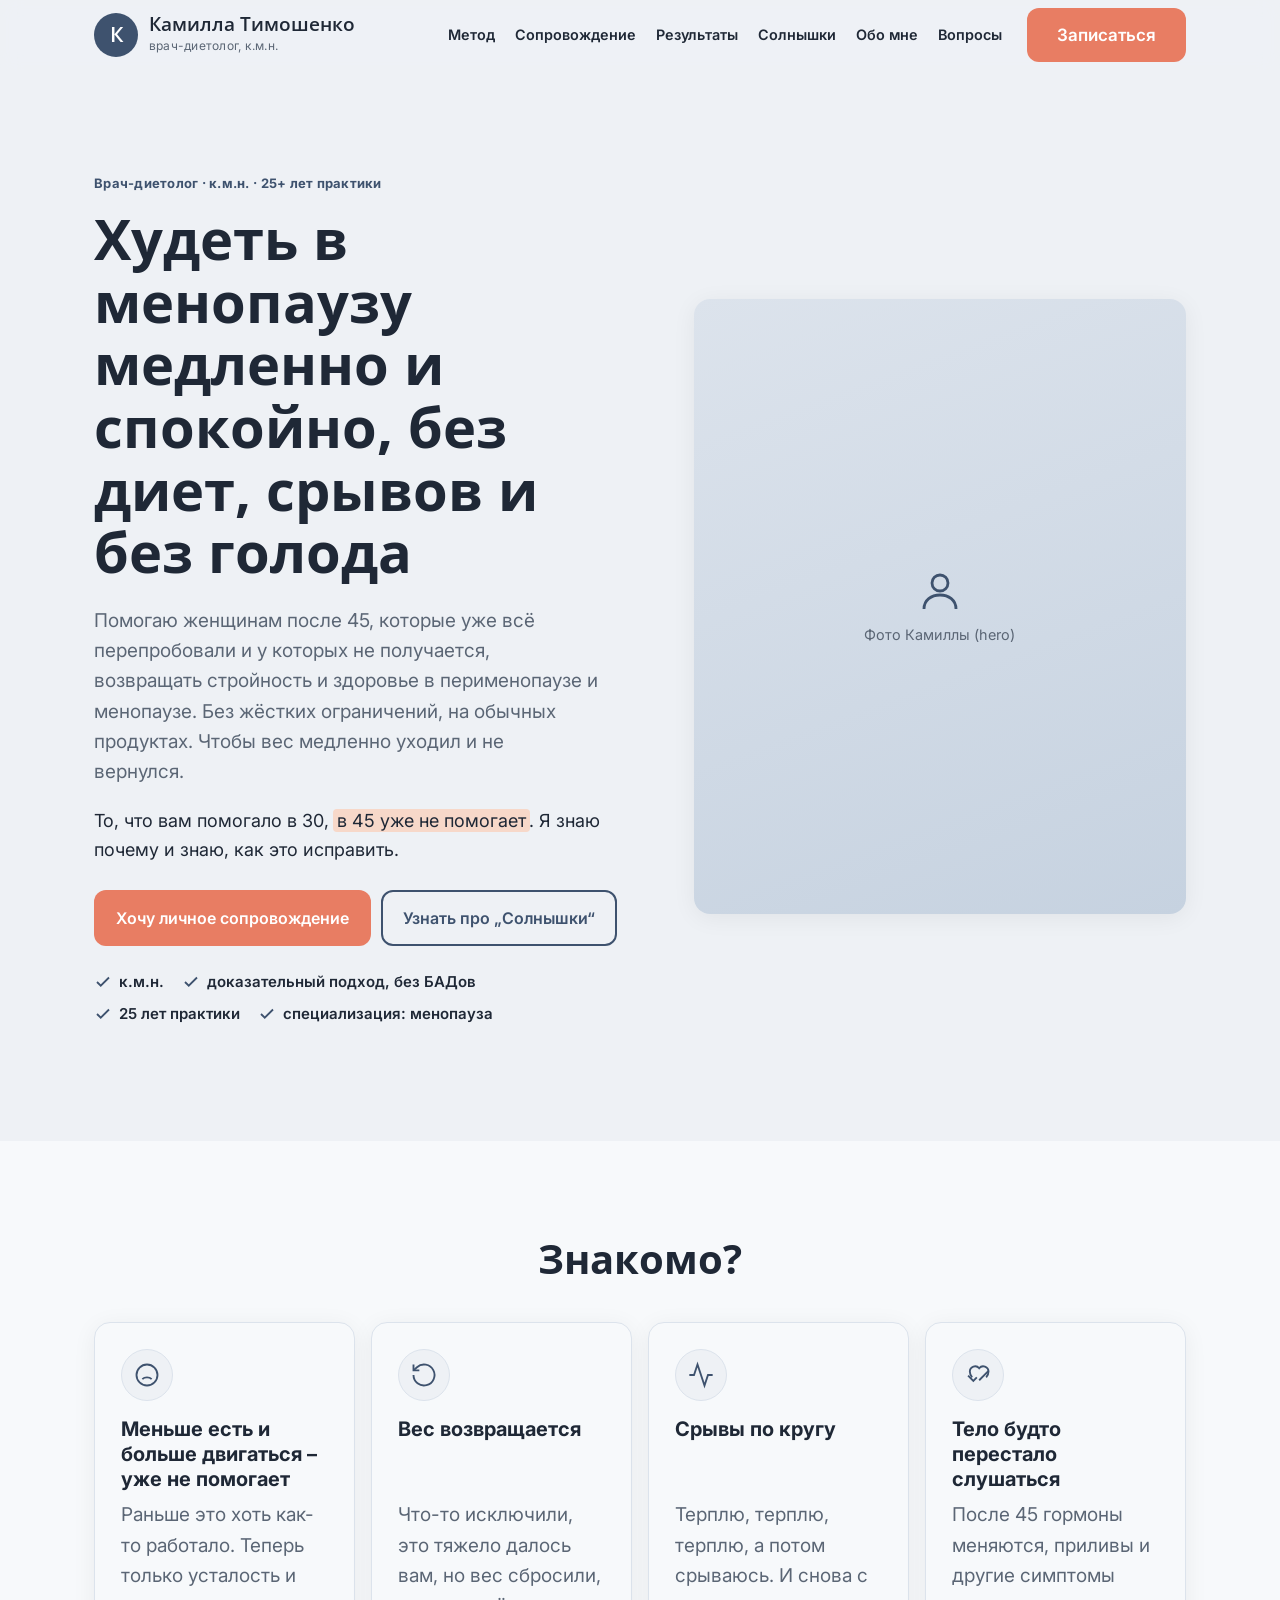
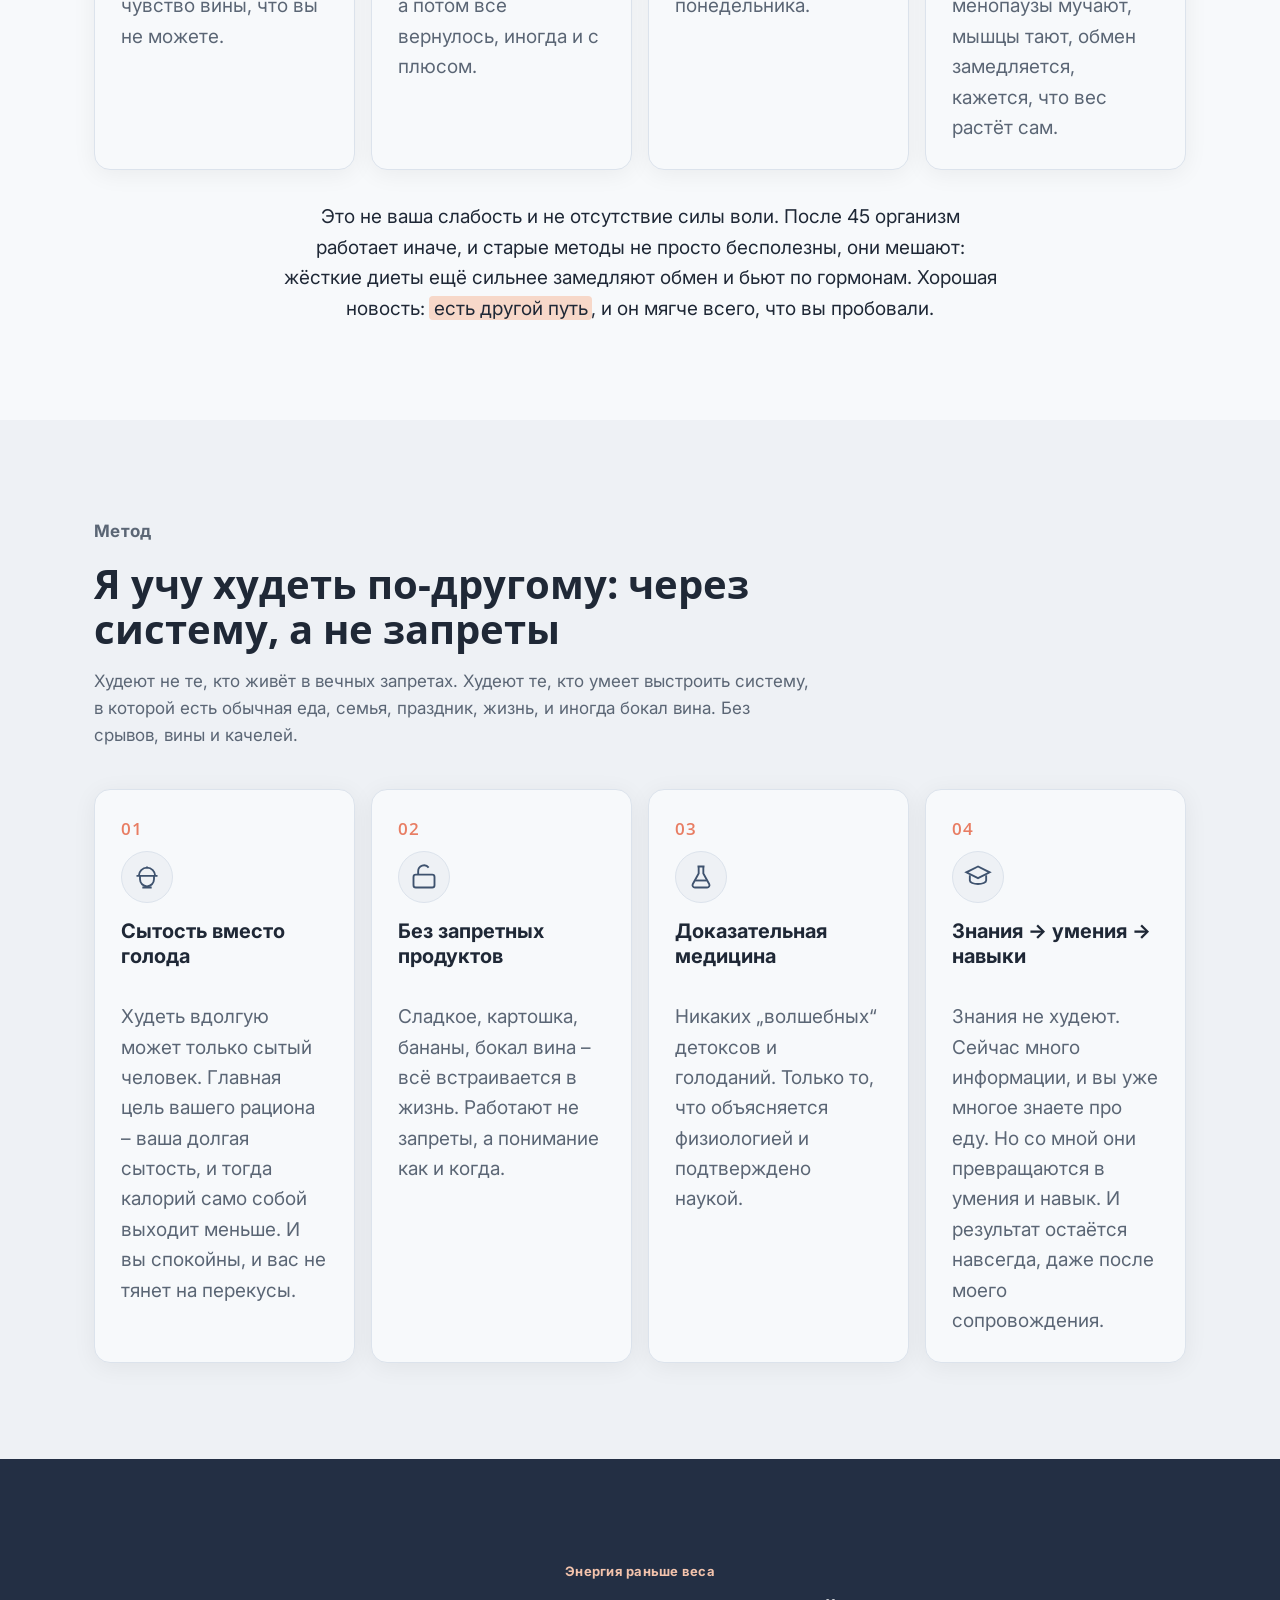
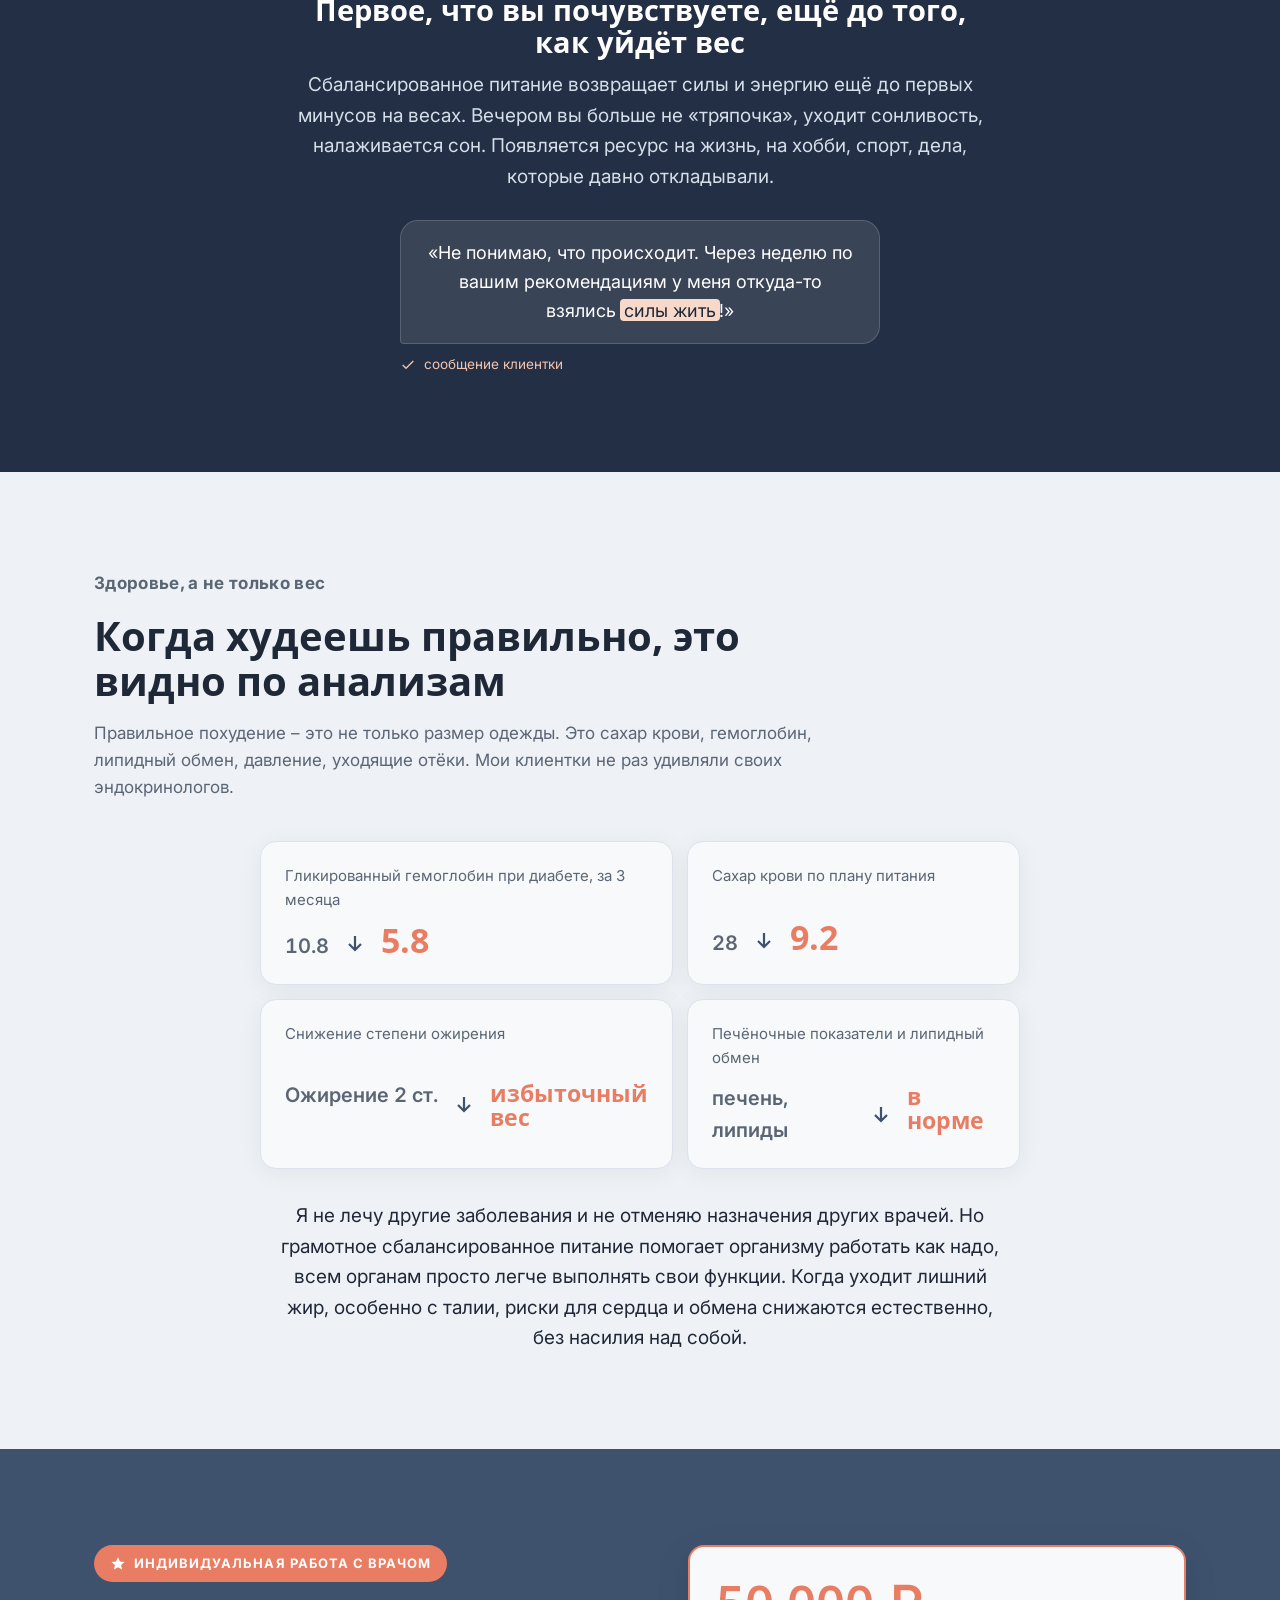
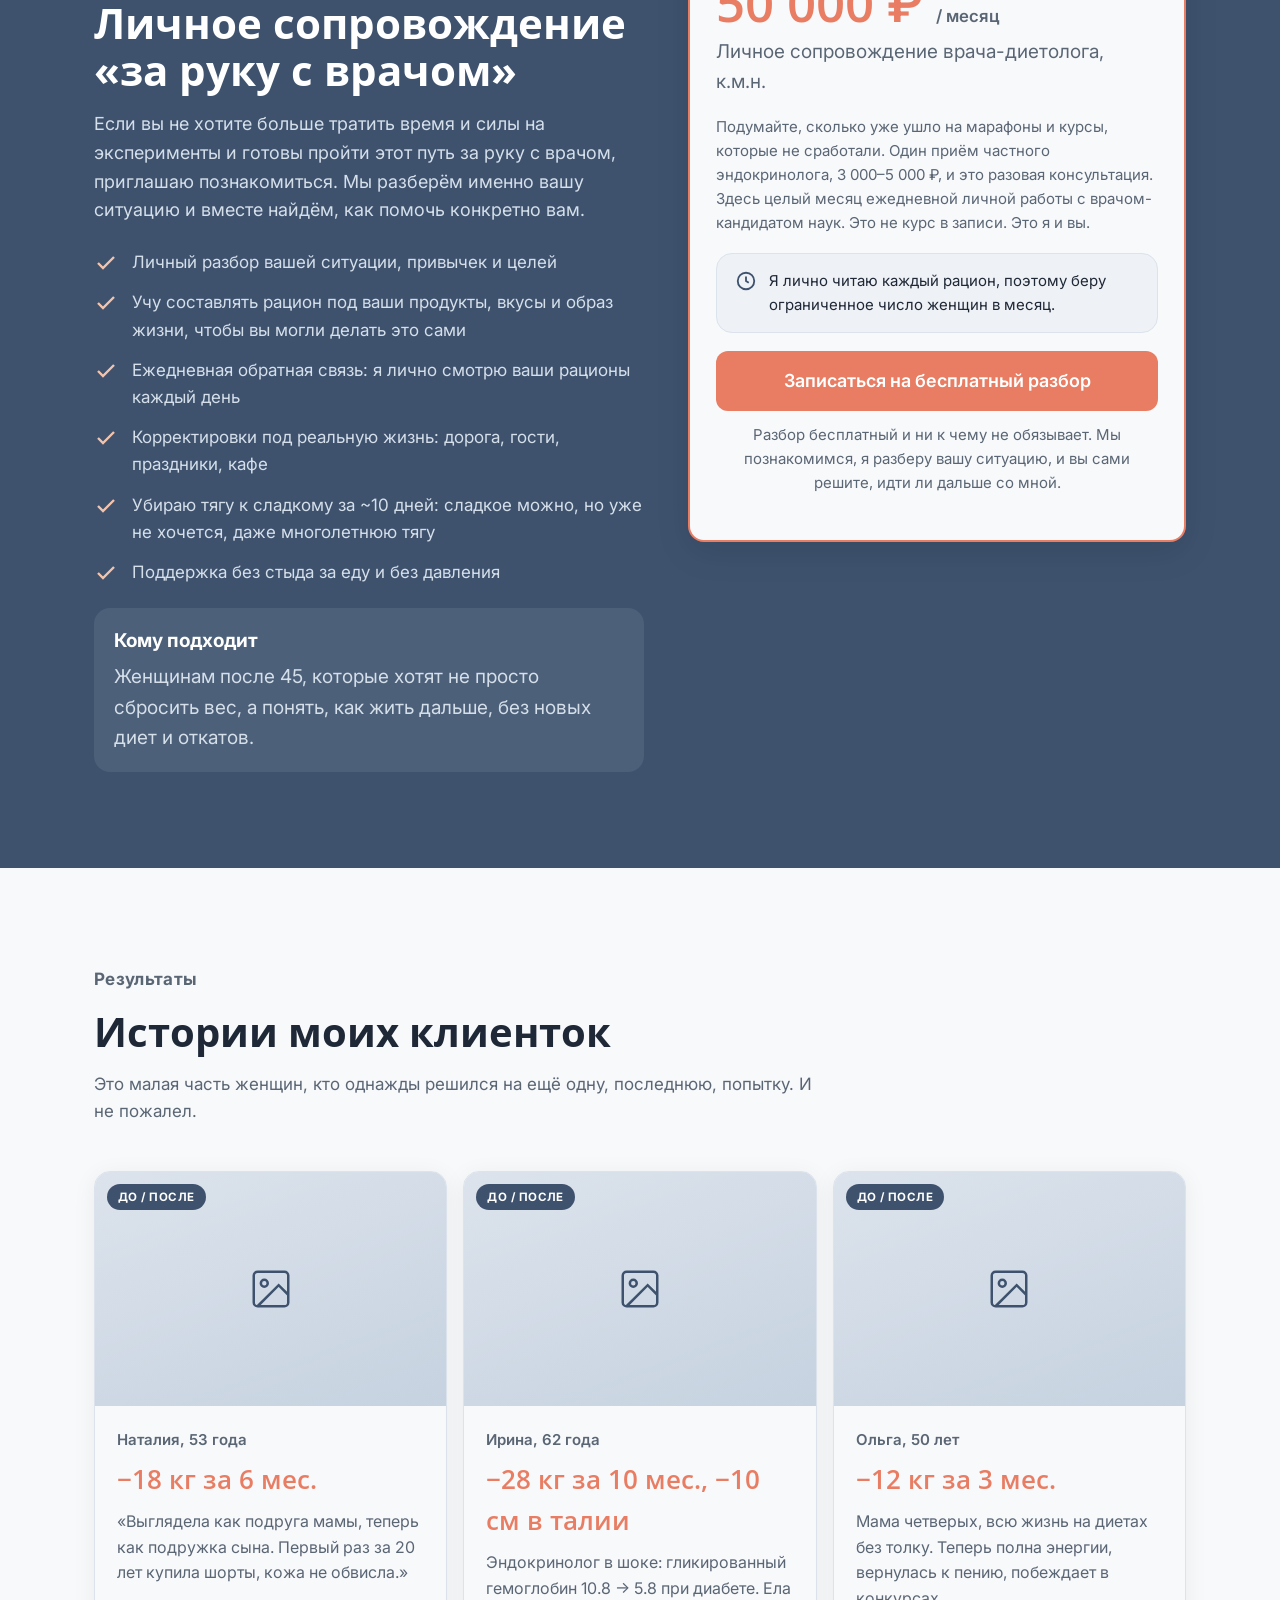
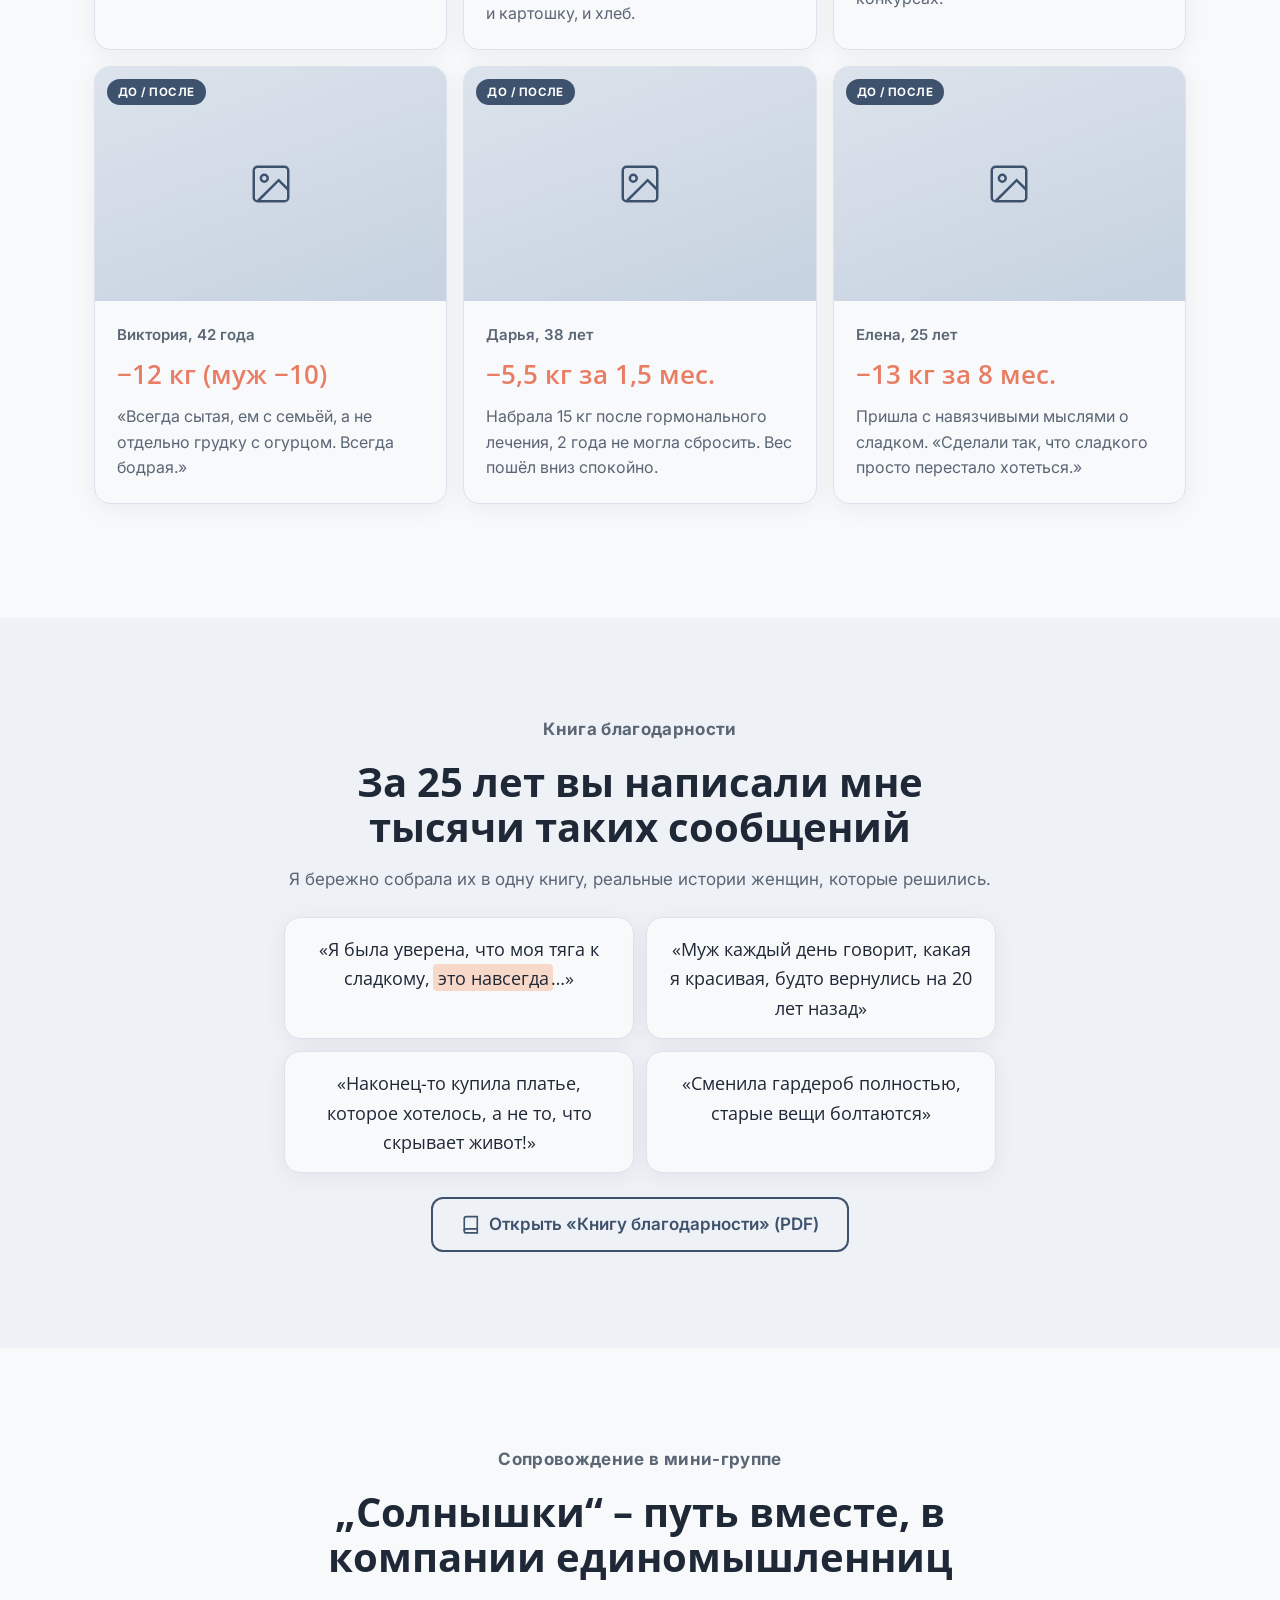
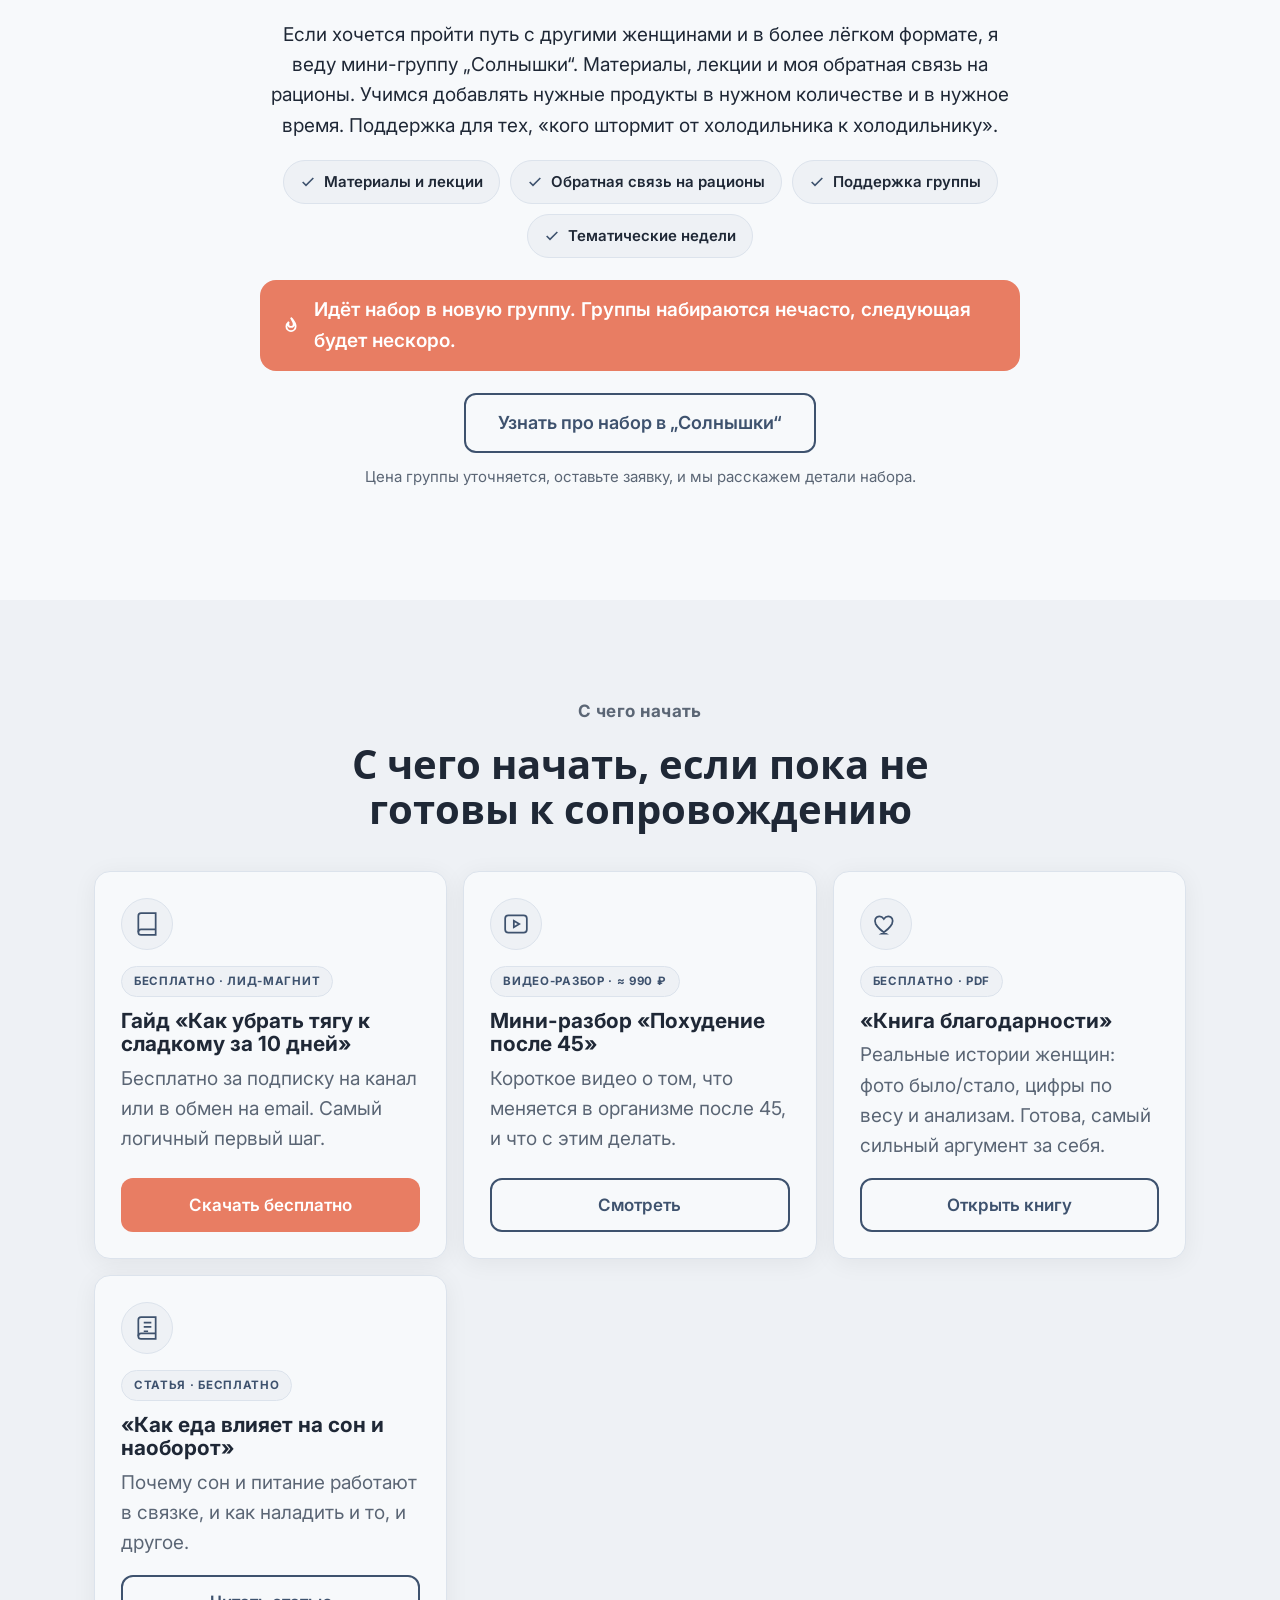
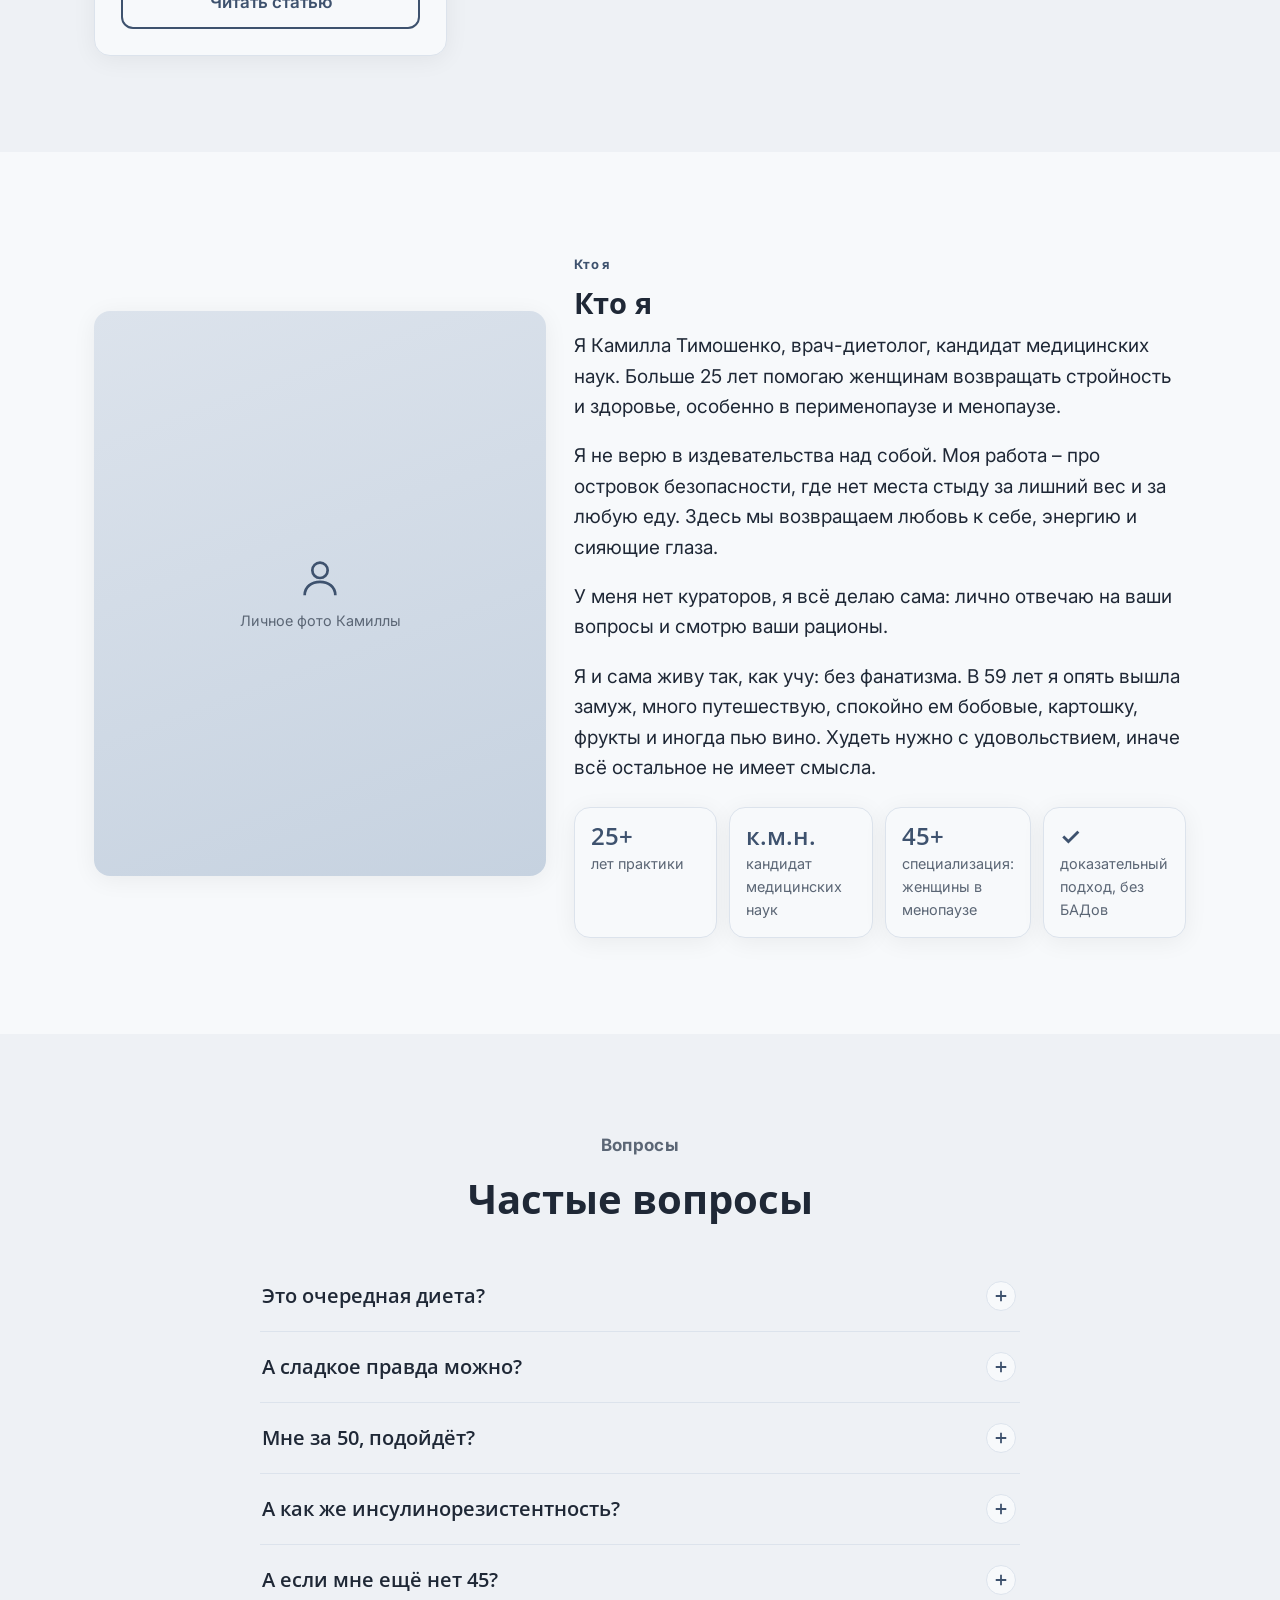
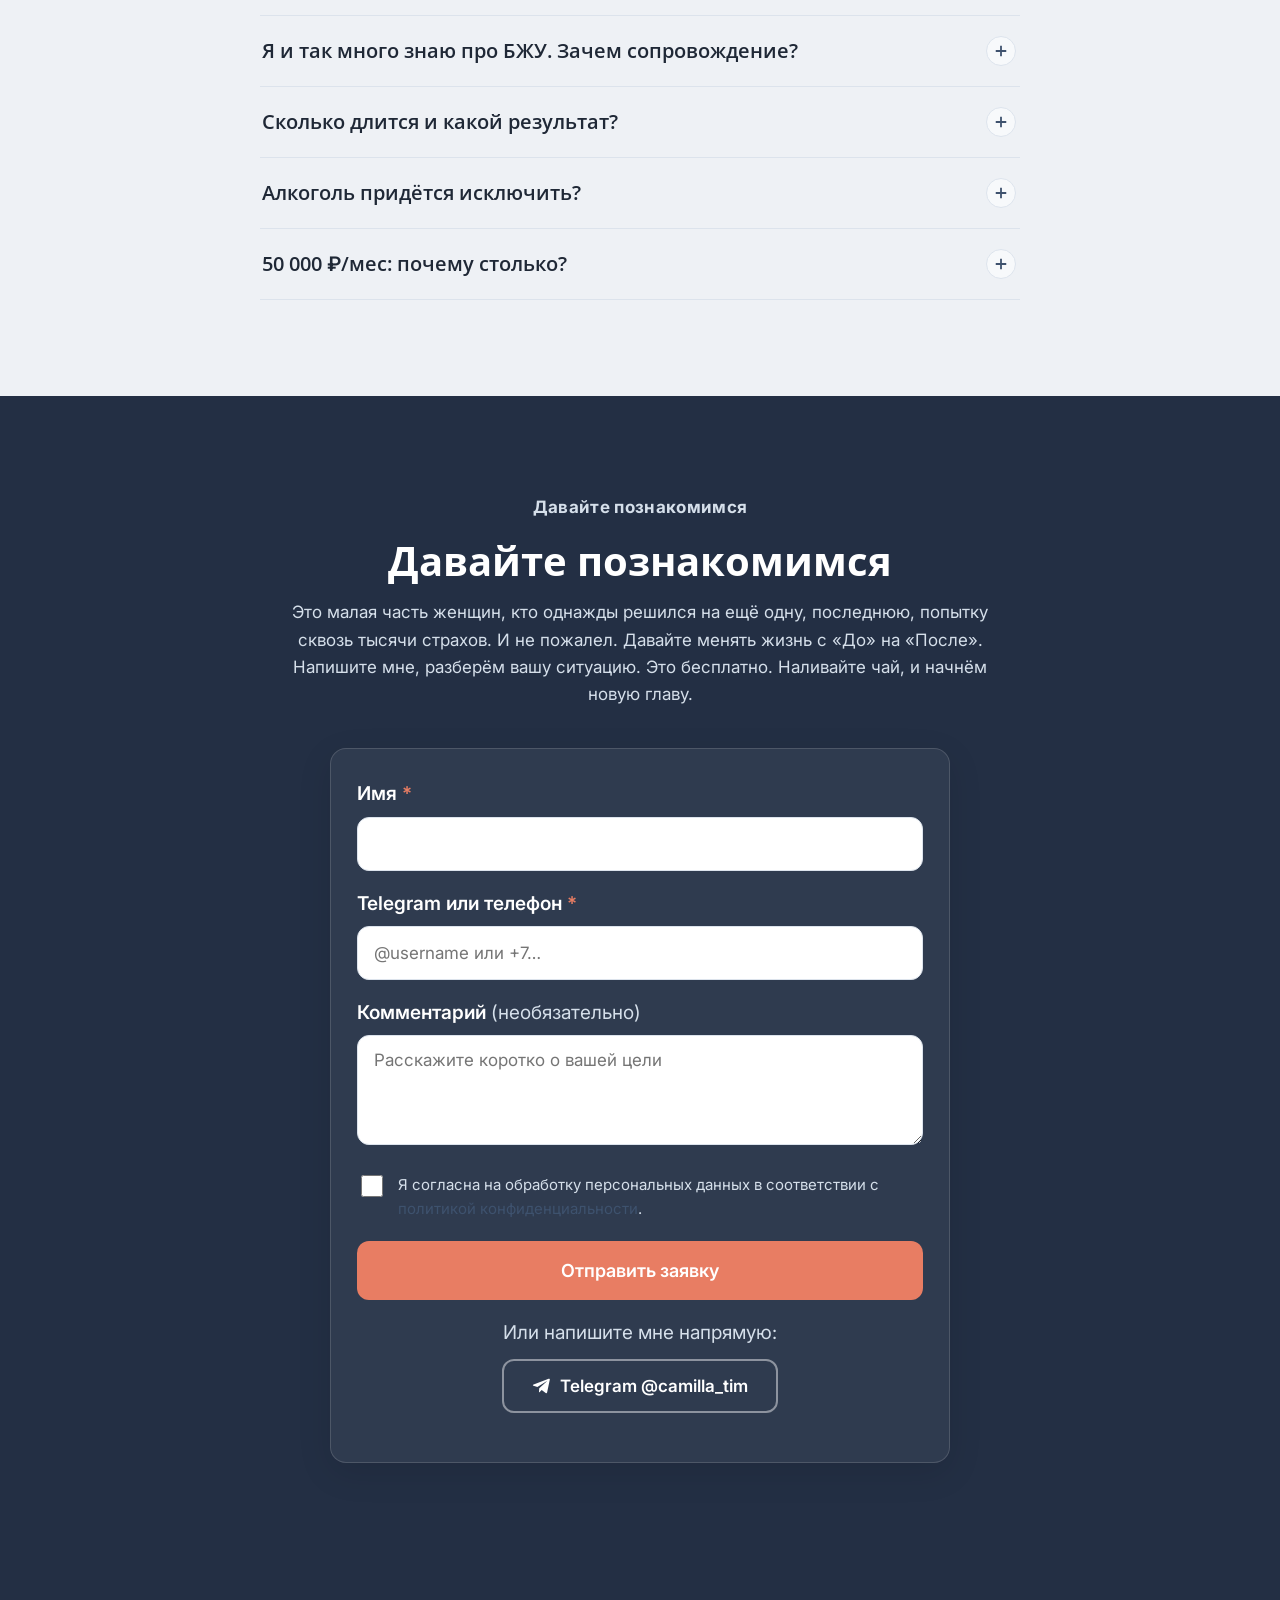
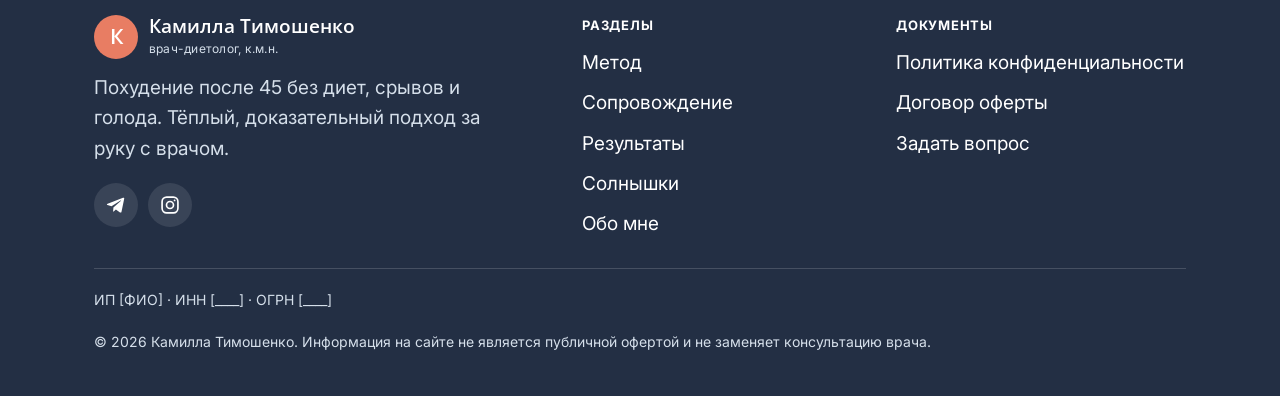
==== commit 39a38418: "Метод к4: про обилие информации Co-Authored-By: Claude Opus 4.8 <noreply@anthropic.com>" ====
--- a/index.html
+++ b/index.html
@@ -156,7 +156,7 @@
           <div class="card__num">04</div>
           <div class="card__icon"><svg viewBox="0 0 24 24" fill="none" stroke="currentColor"><path d="M12 3 2 8l10 5 10-5-10-5z"/><path d="M5 10.5V15c0 1.7 3.1 3 7 3s7-1.3 7-3v-4.5"/></svg></div>
           <h3>Знания → умения → навыки</h3>
-          <p>Знания не худеют. Со мной они превращаются в умения и навык. И результат остаётся навсегда, даже после моего сопровождения.</p>
+          <p>Знания не худеют. Сейчас много информации, и вы уже многое знаете про еду. Но со мной они превращаются в умения и навык. И результат остаётся навсегда, даже после моего сопровождения.</p>
         </article>
       </div>
     </div>
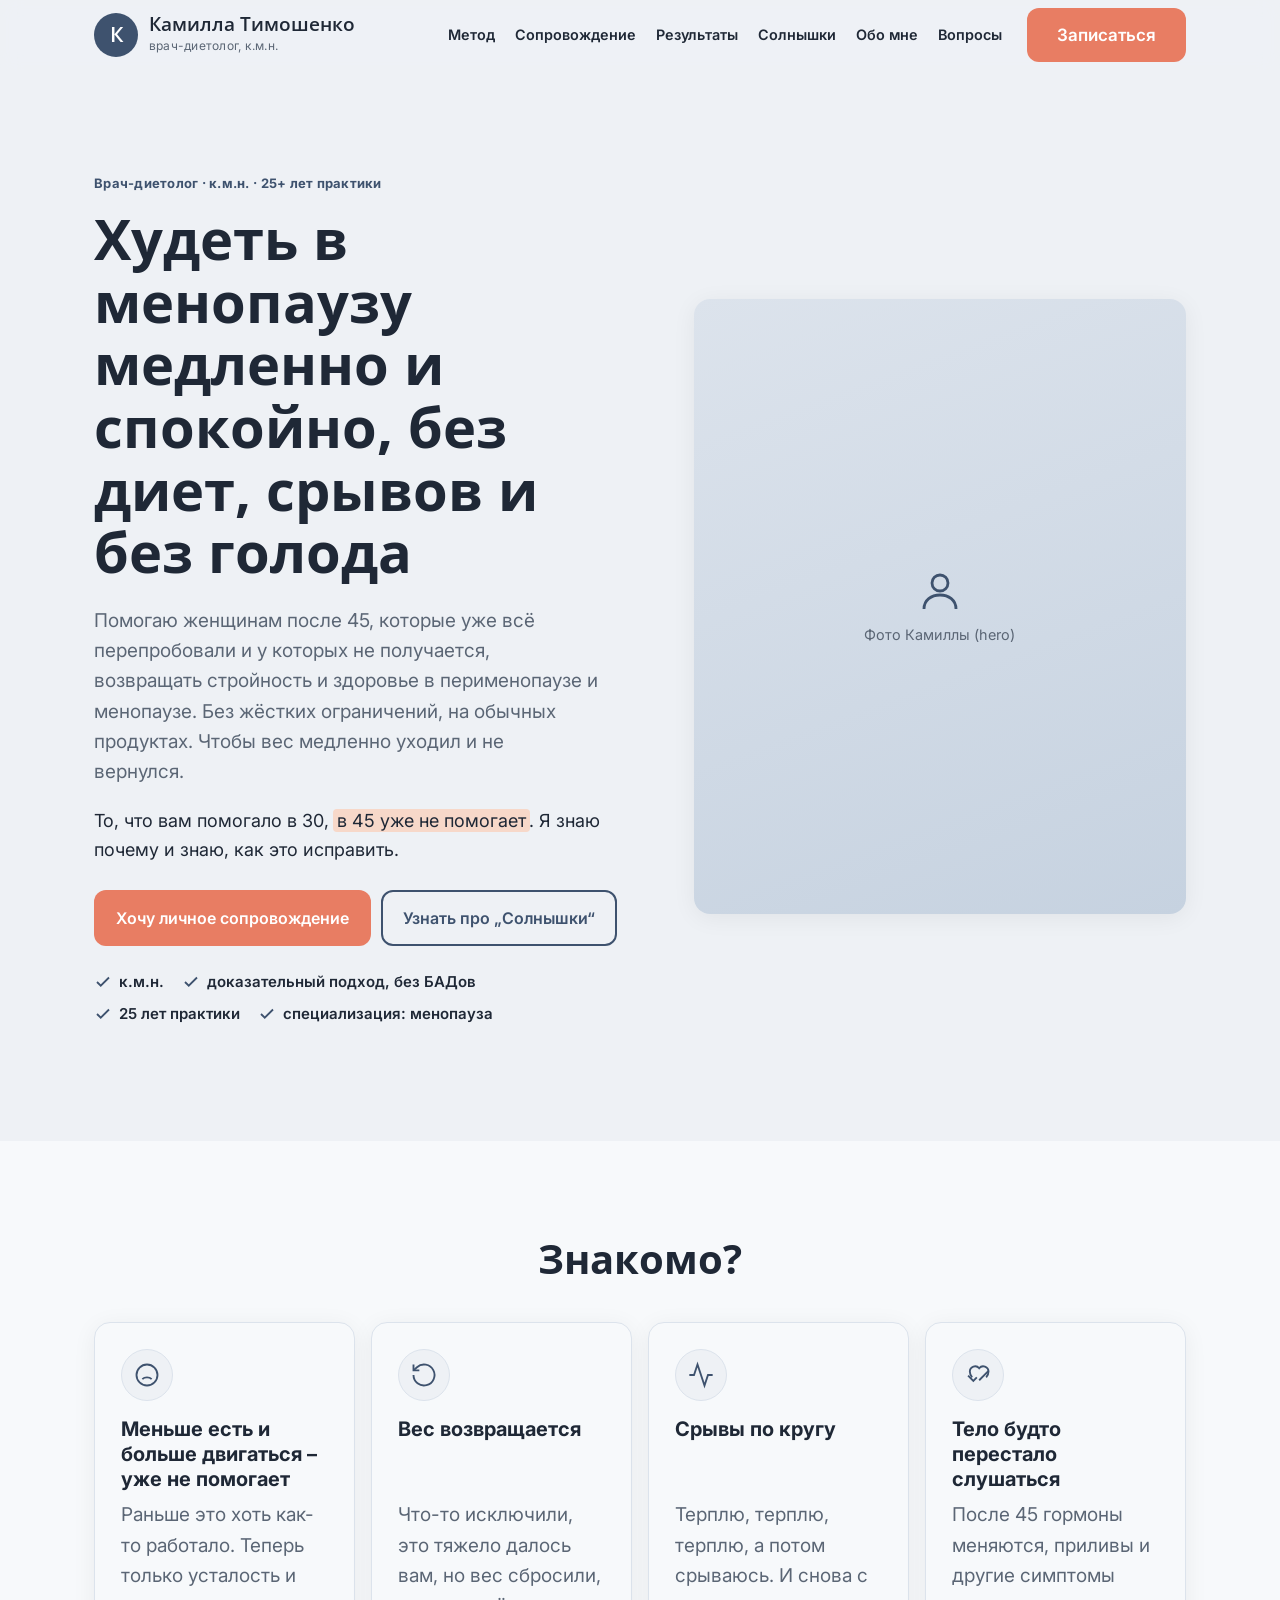
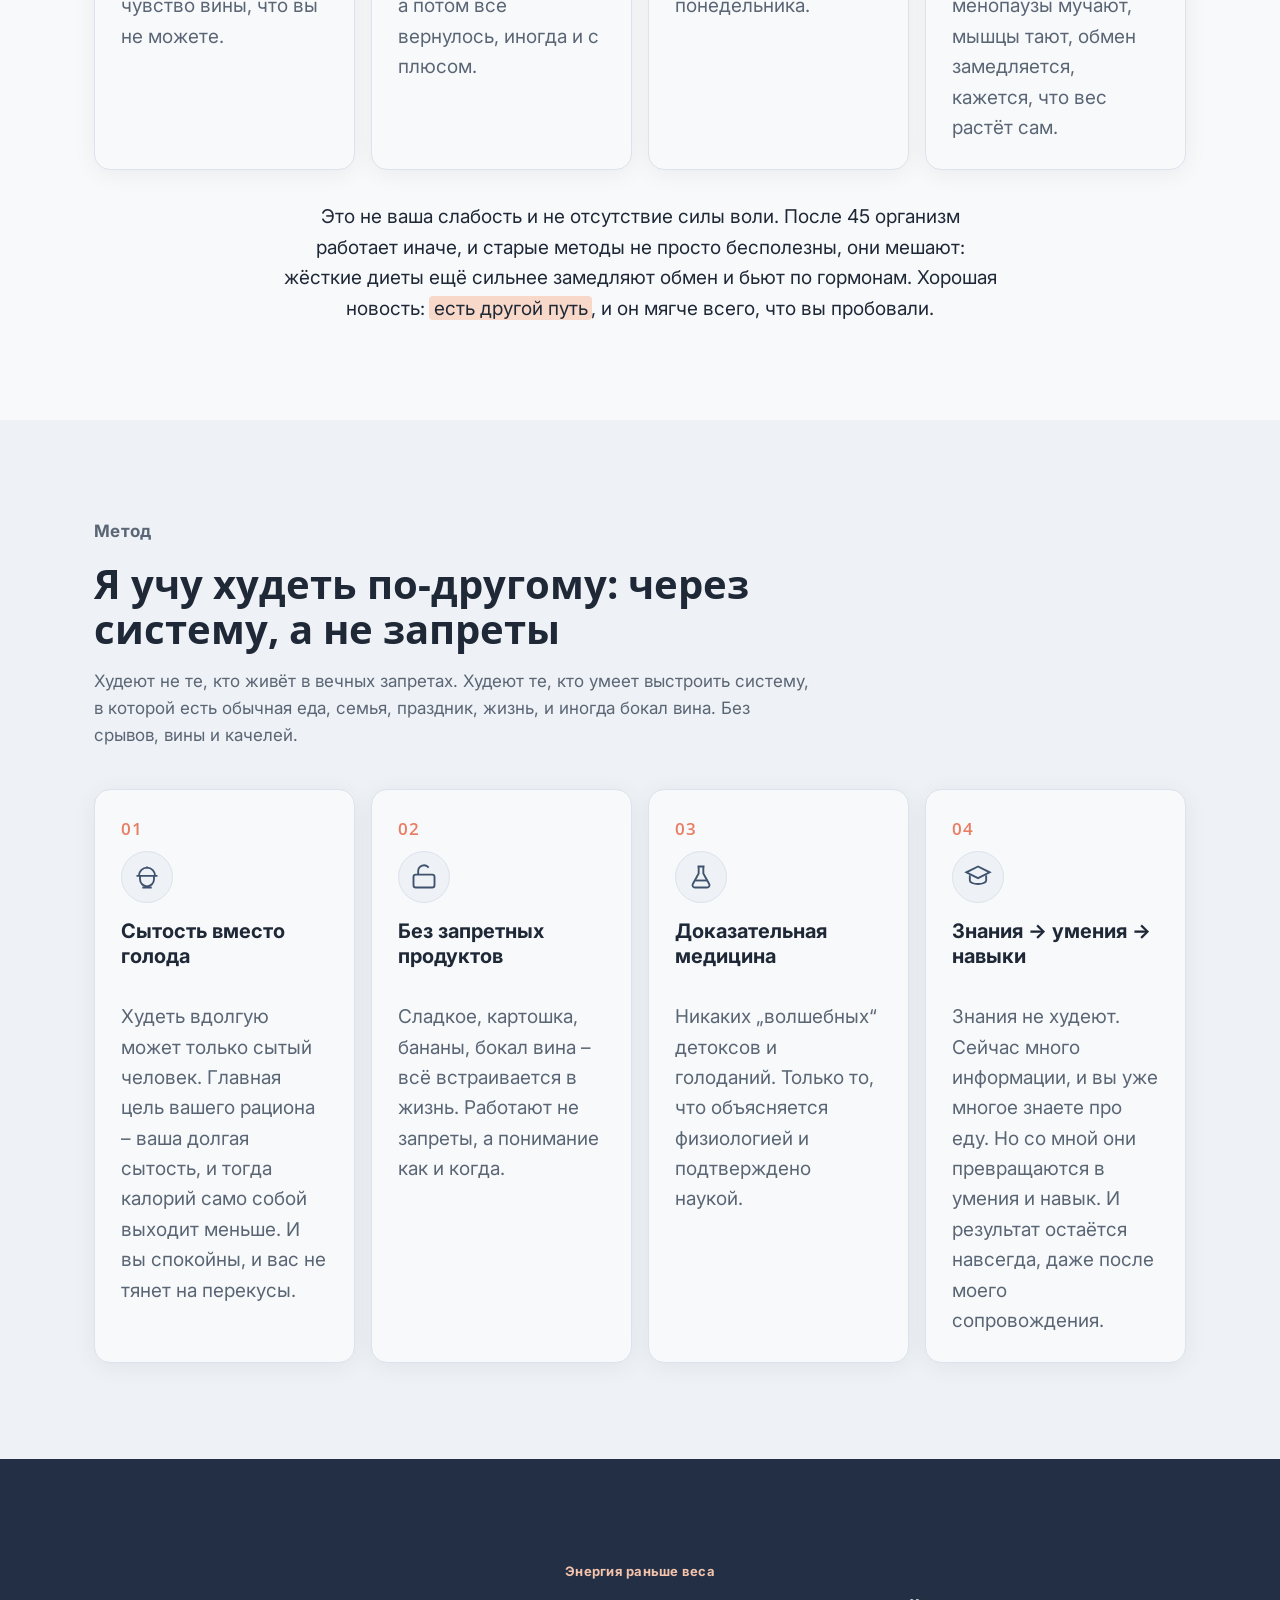
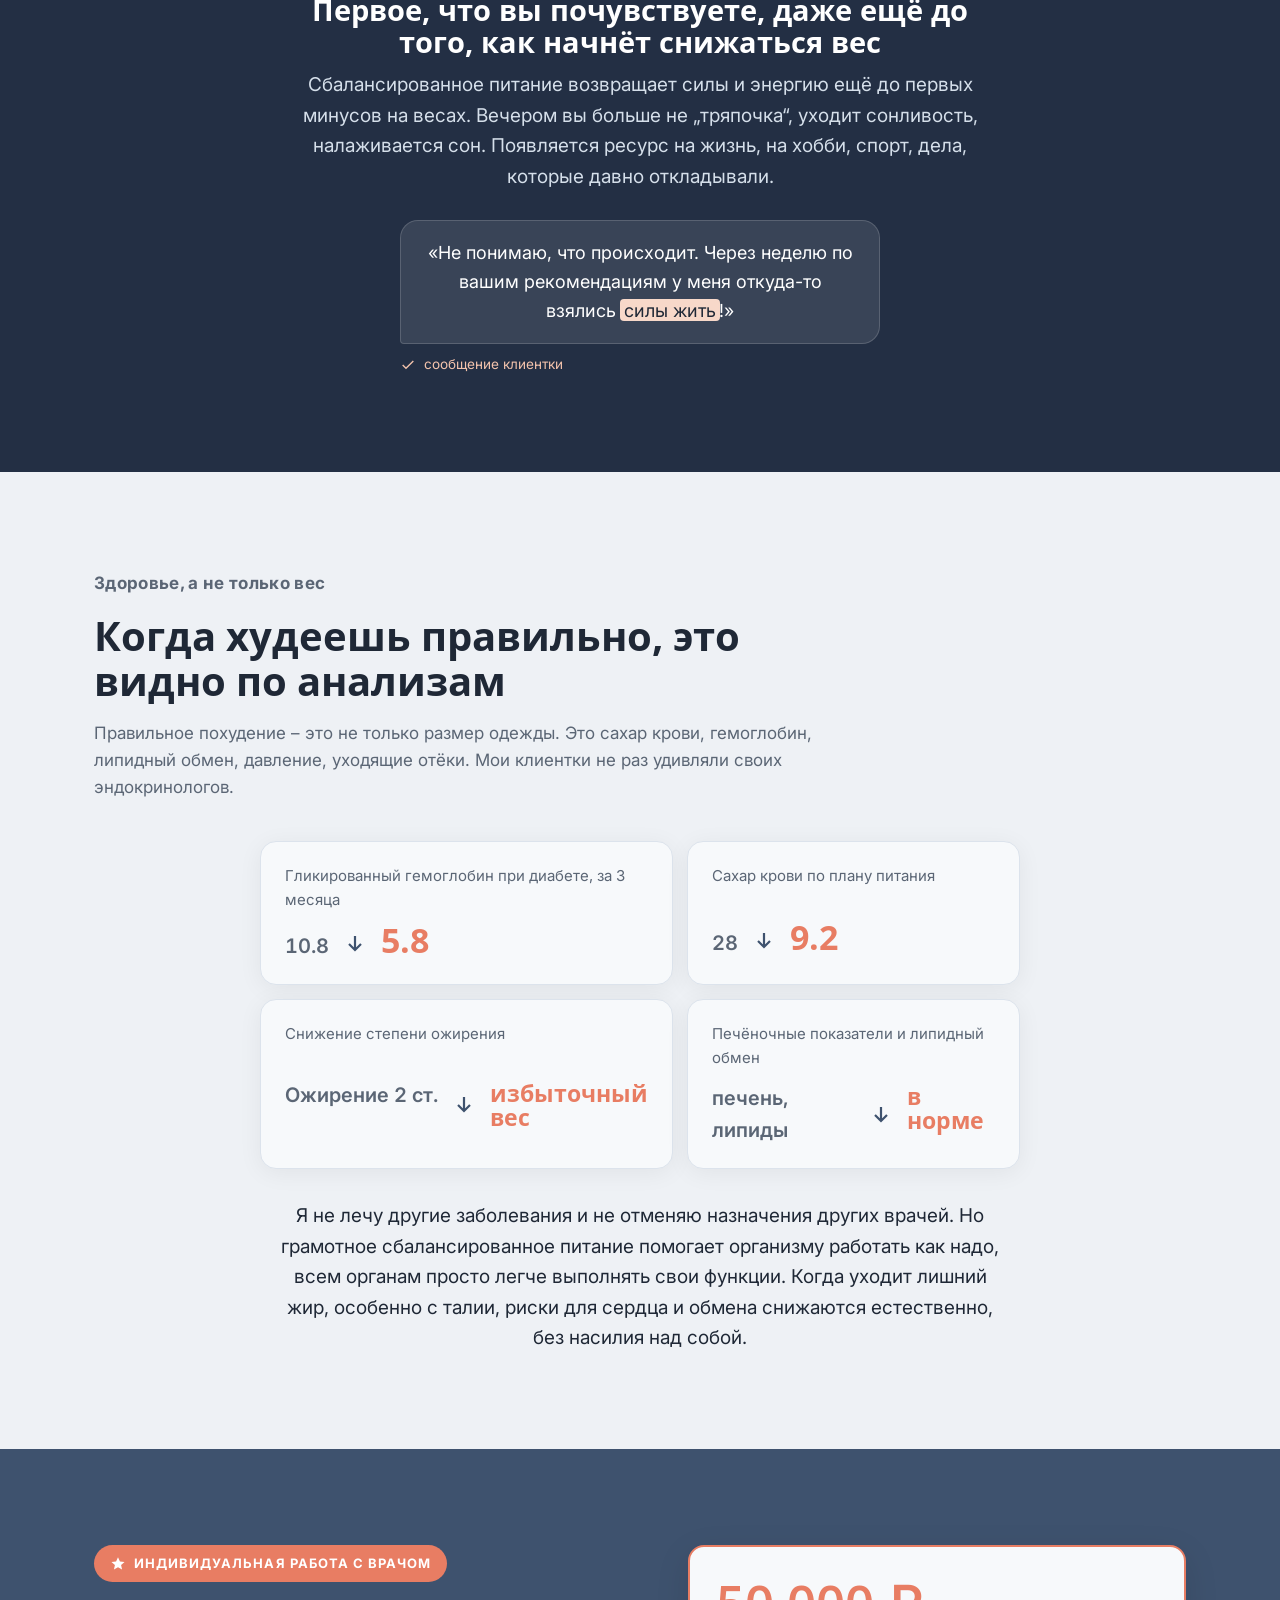
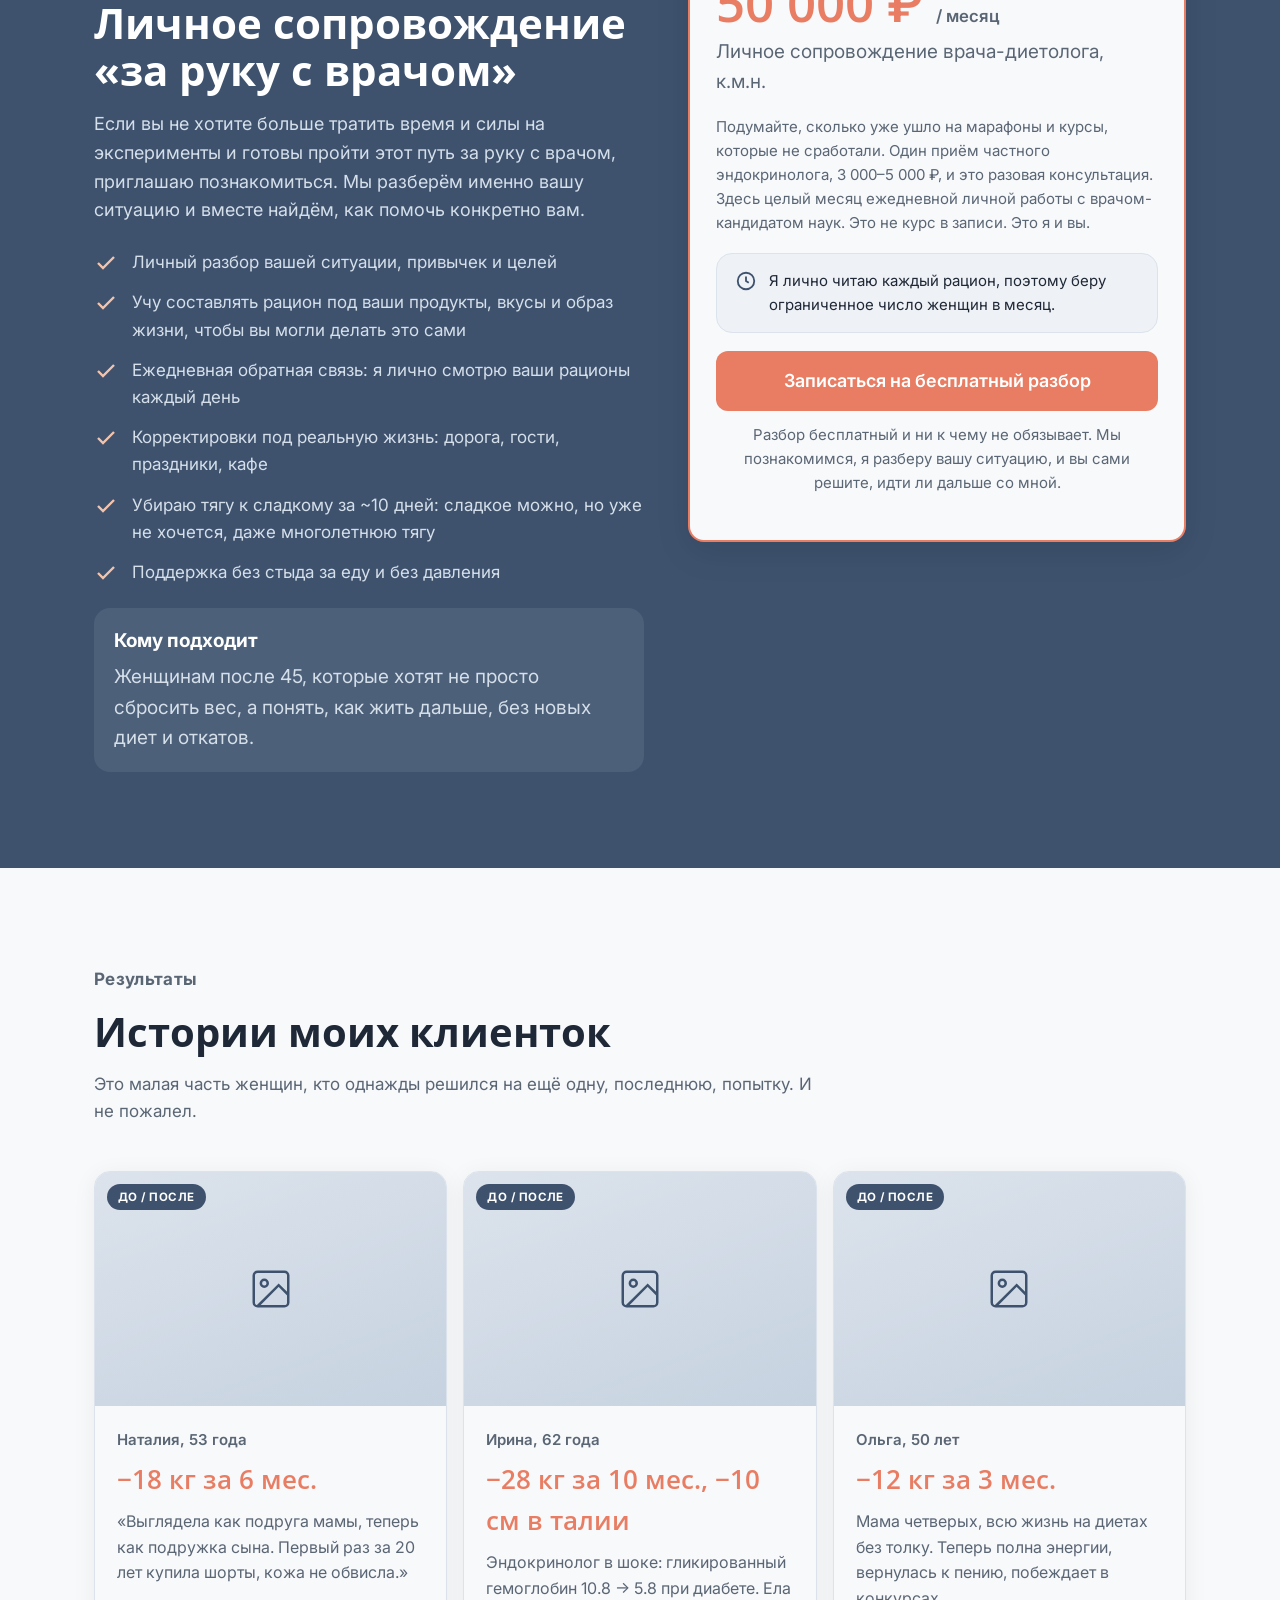
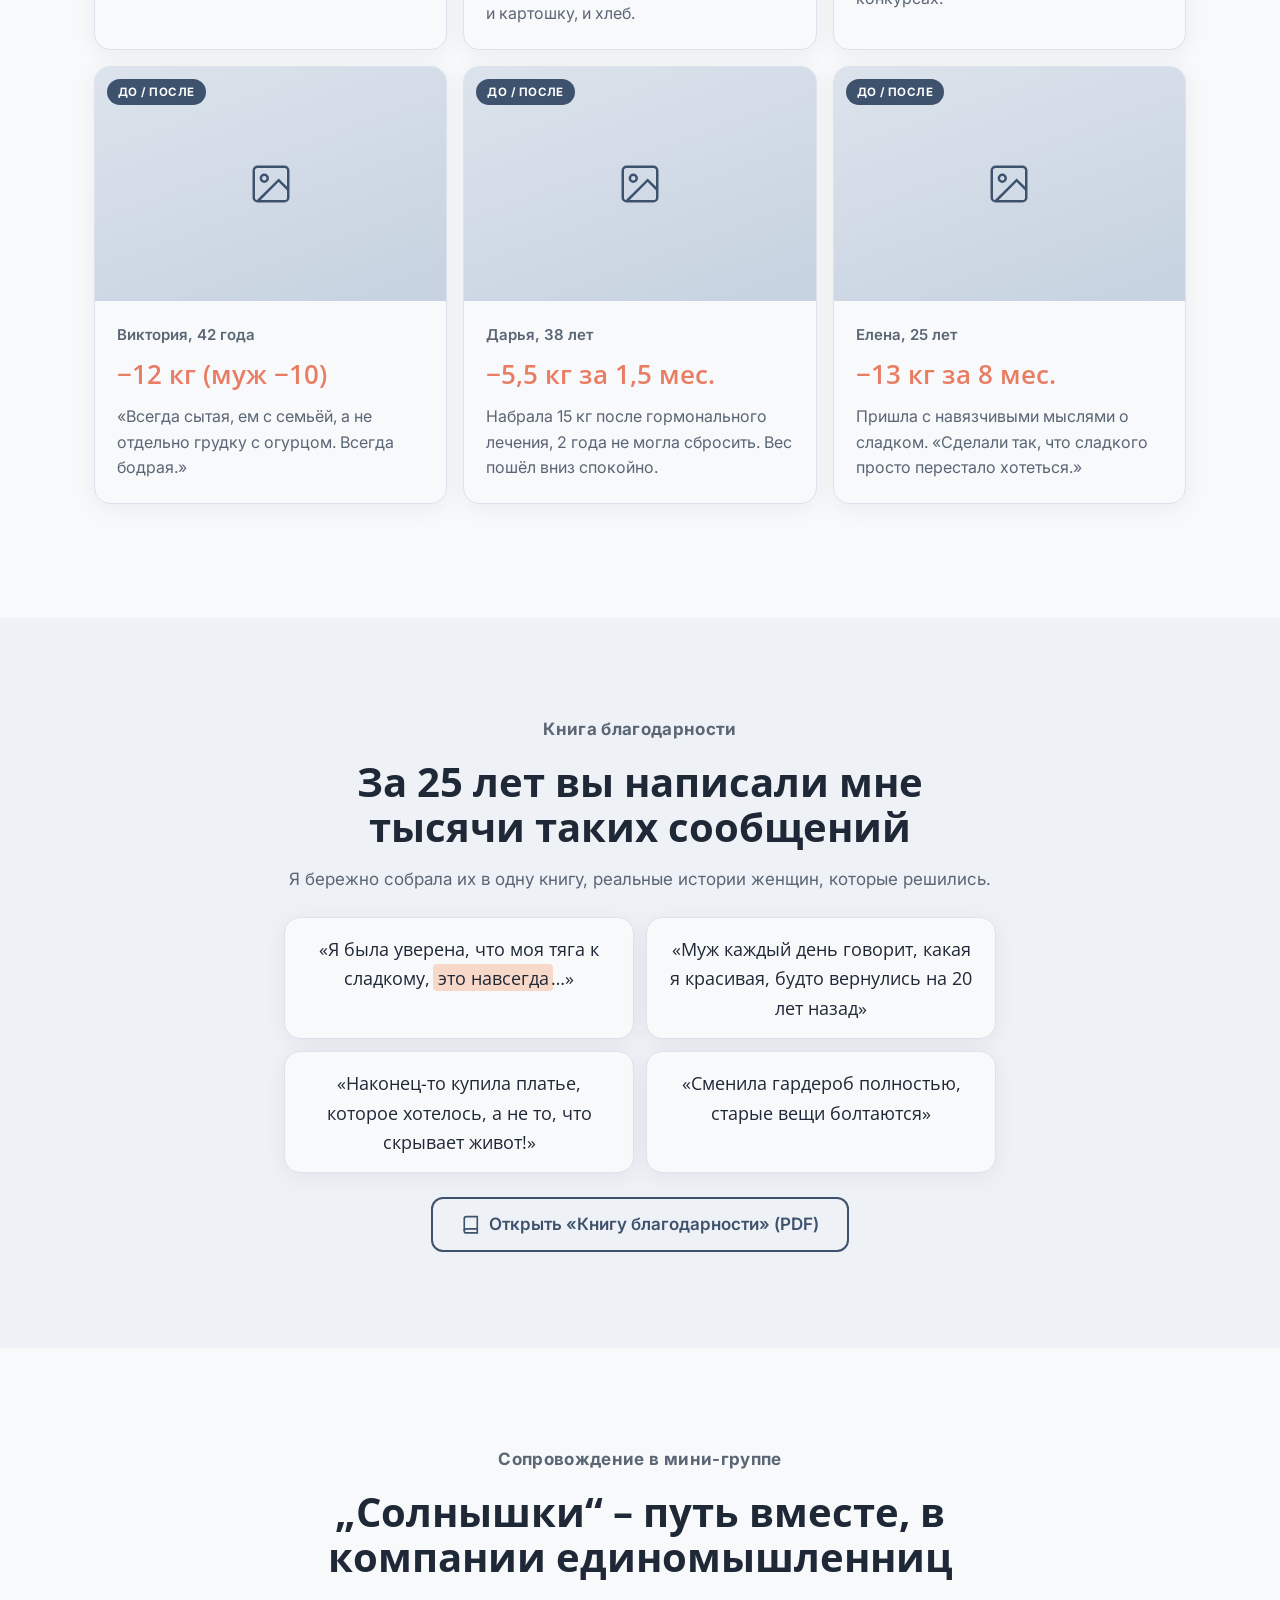
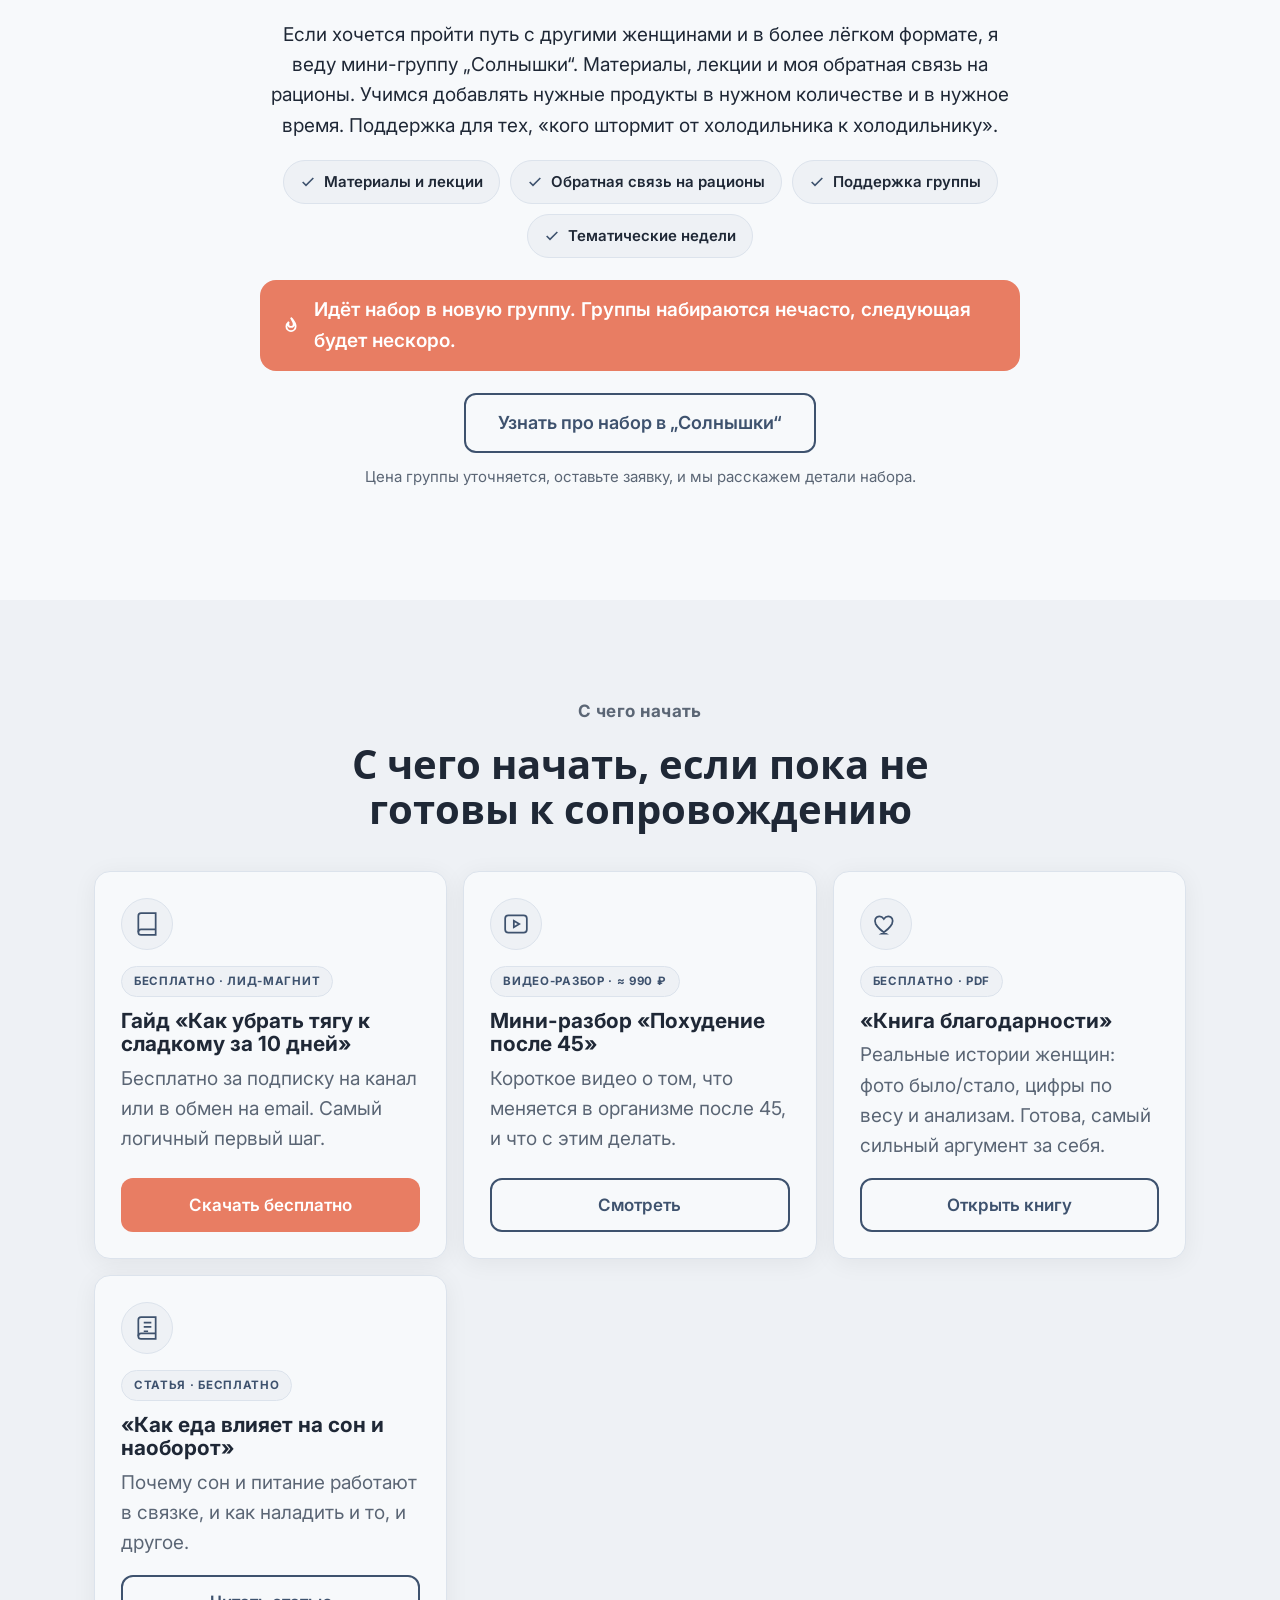
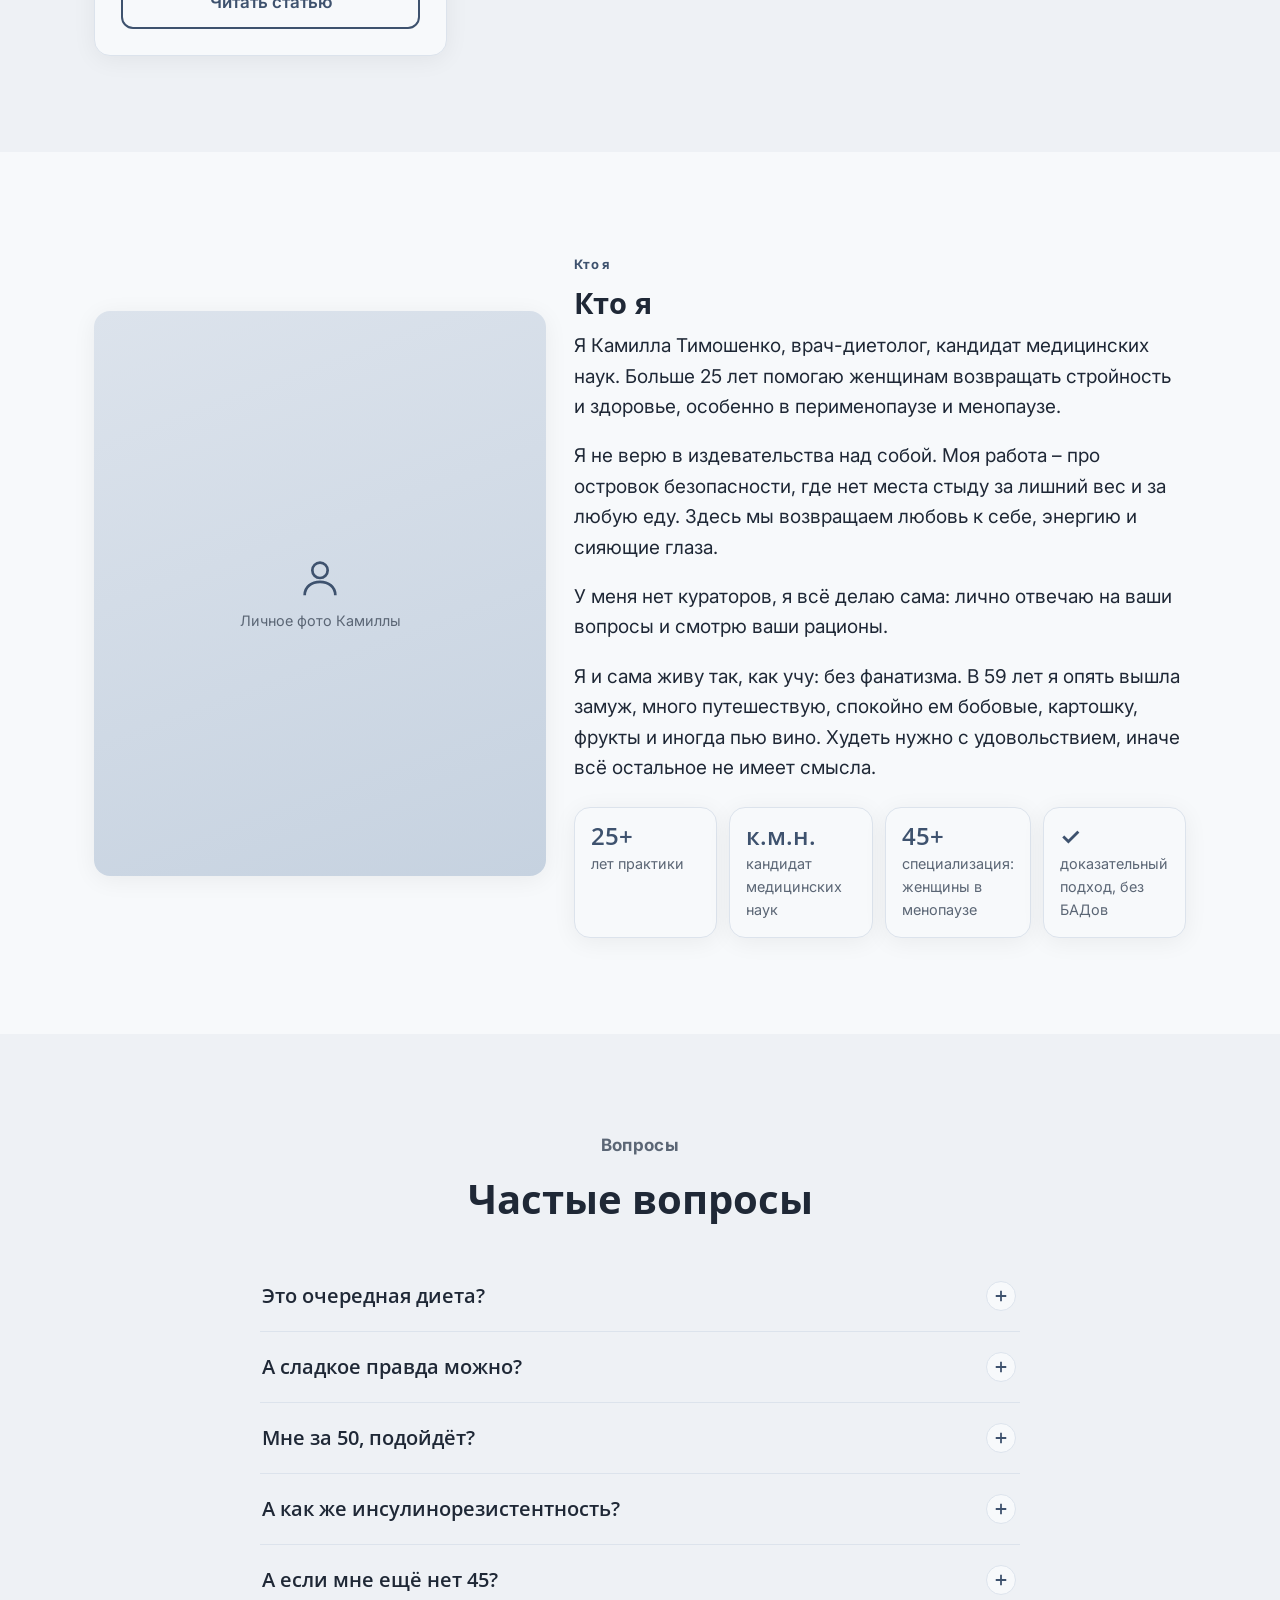
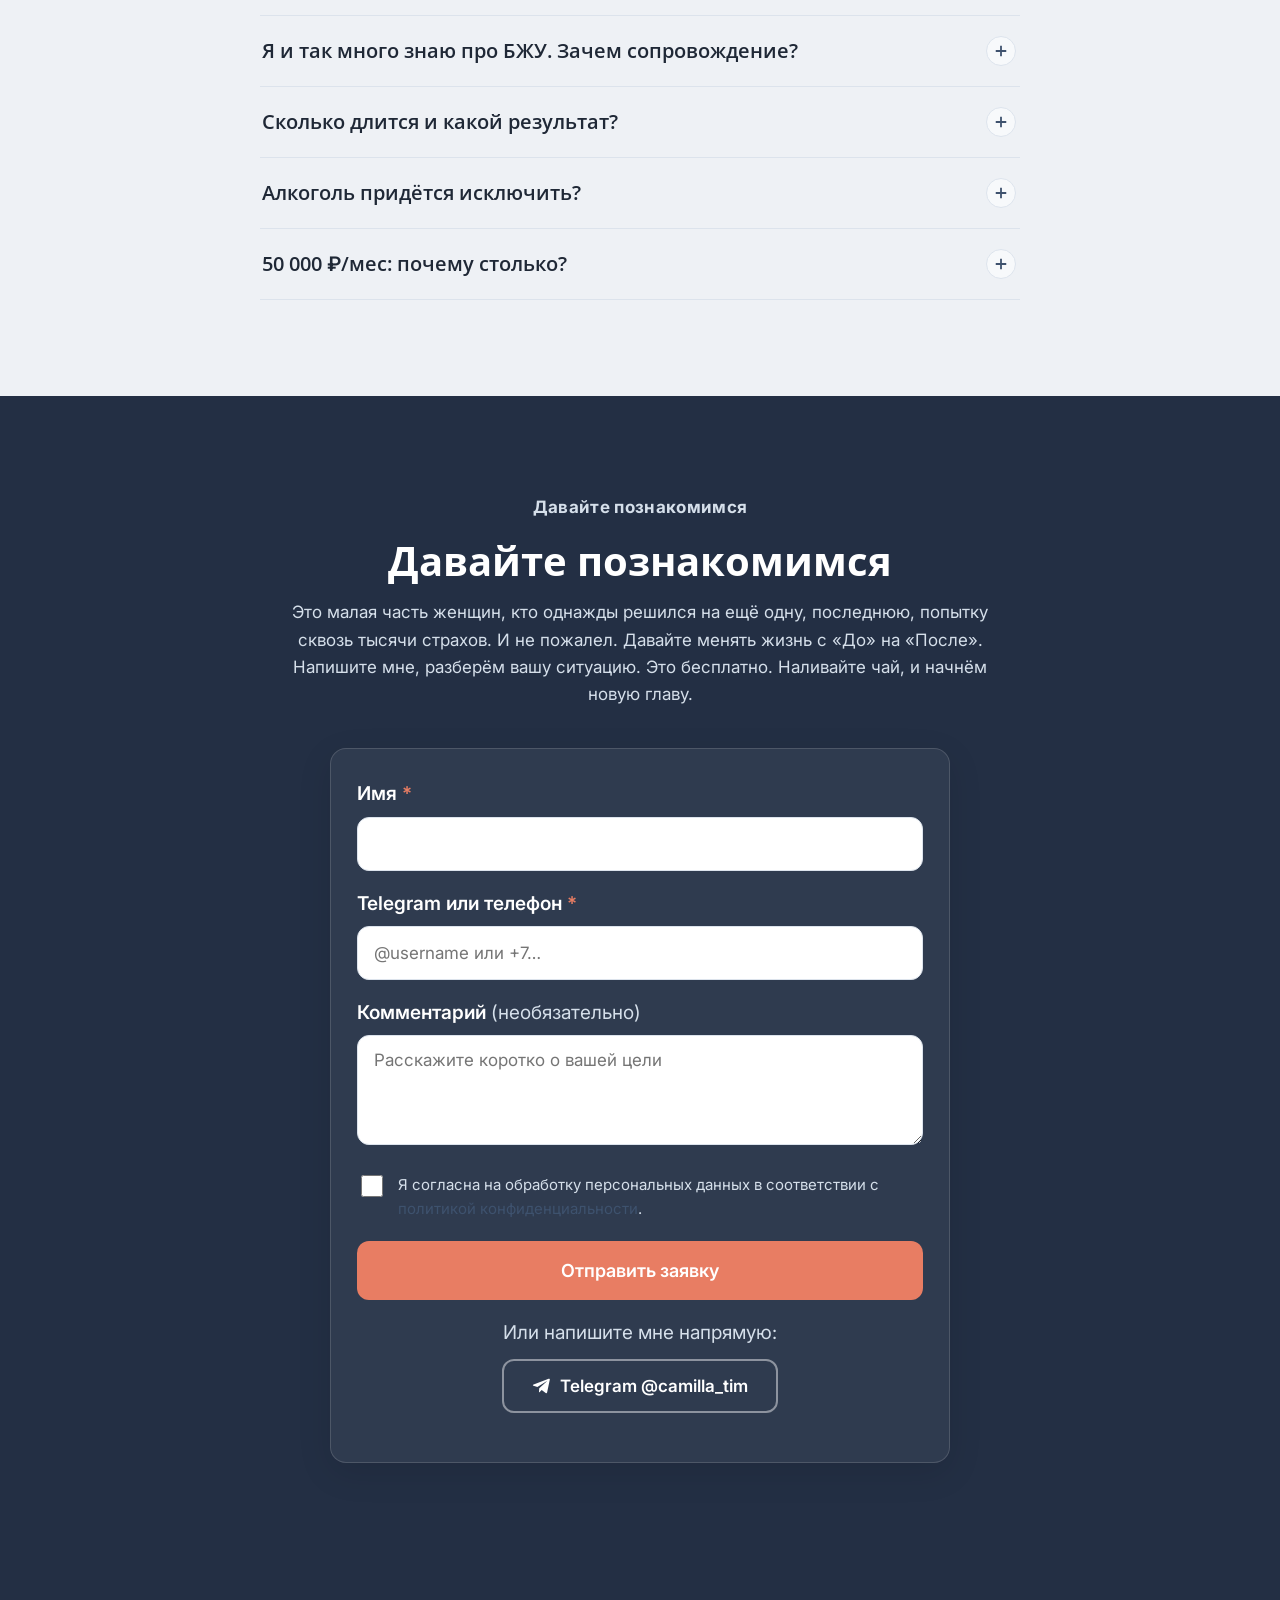
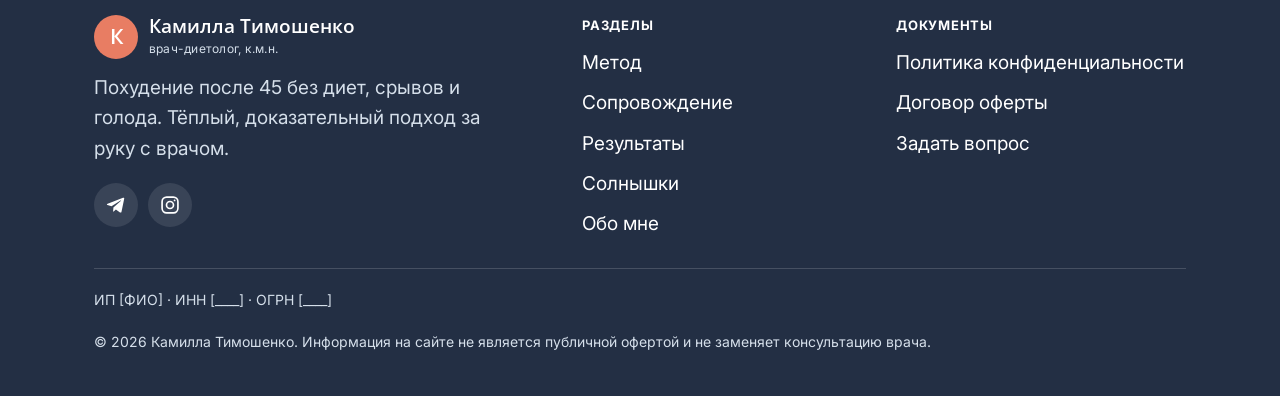
==== commit 637bd9f5: "Энергия: заголовок + тряпочка в лапки Co-Authored-By: Claude Opus 4.8 <noreply@anthropic.com>" ====
--- a/index.html
+++ b/index.html
@@ -166,8 +166,8 @@
   <section class="section section--dark" id="energy">
     <div class="container narrow" style="text-align:center">
       <p class="eyebrow">Энергия раньше веса</p>
-      <h2 class="reveal">Первое, что вы почувствуете, ещё до того, как уйдёт вес</h2>
-      <p class="reveal" style="font-size:1.1875rem; color:var(--cream-on-dark)">Сбалансированное питание возвращает силы и энергию ещё до первых минусов на весах. Вечером вы больше не «тряпочка», уходит сонливость, налаживается сон. Появляется ресурс на жизнь, на хобби, спорт, дела, которые давно откладывали.</p>
+      <h2 class="reveal">Первое, что вы почувствуете, даже ещё до того, как начнёт снижаться вес</h2>
+      <p class="reveal" style="font-size:1.1875rem; color:var(--cream-on-dark)">Сбалансированное питание возвращает силы и энергию ещё до первых минусов на весах. Вечером вы больше не „тряпочка“, уходит сонливость, налаживается сон. Появляется ресурс на жизнь, на хобби, спорт, дела, которые давно откладывали.</p>
       <div class="chat reveal">
         <div class="chat__bubble">«Не понимаю, что происходит. Через неделю по вашим рекомендациям у меня откуда-то взялись <span class="hl">силы жить</span>!»</div>
         <div class="chat__meta"><svg viewBox="0 0 24 24" fill="none" stroke="currentColor" stroke-width="2"><path d="M20 6 9 17l-5-5"/></svg> сообщение клиентки</div>
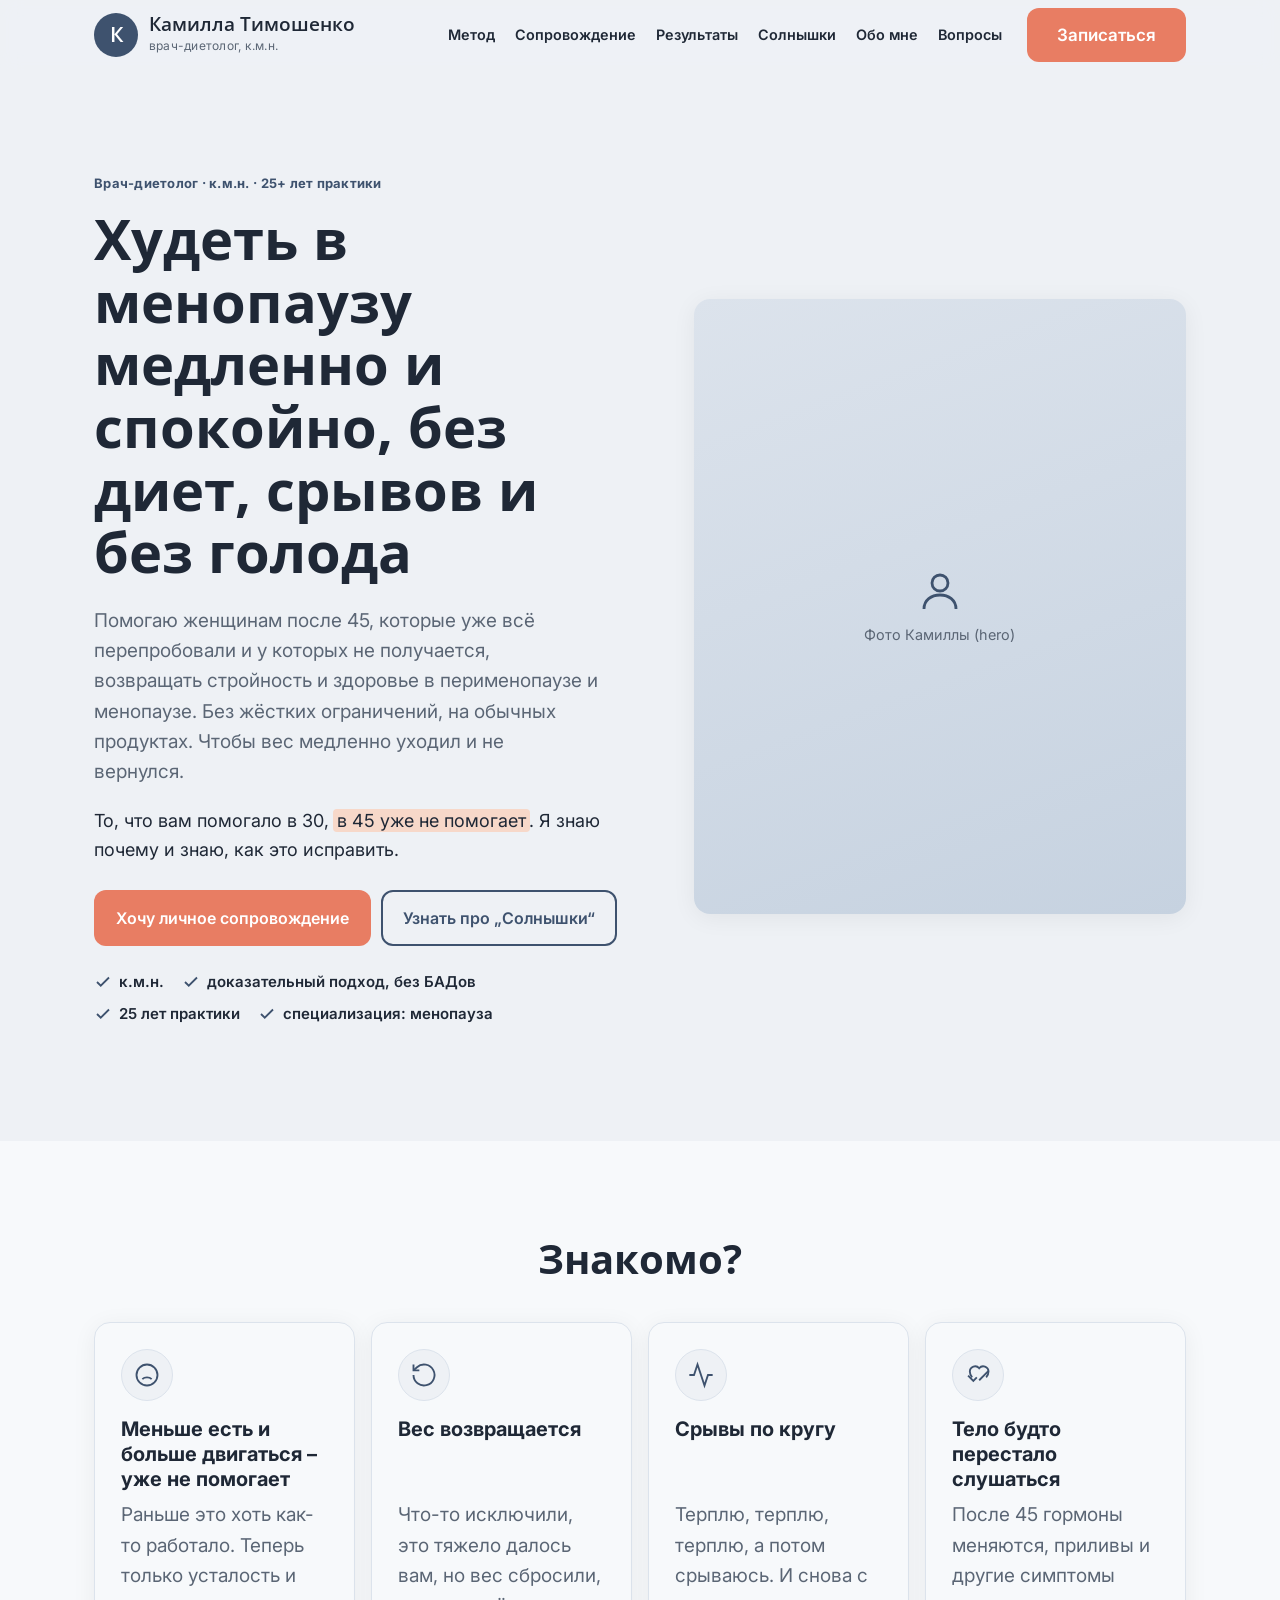
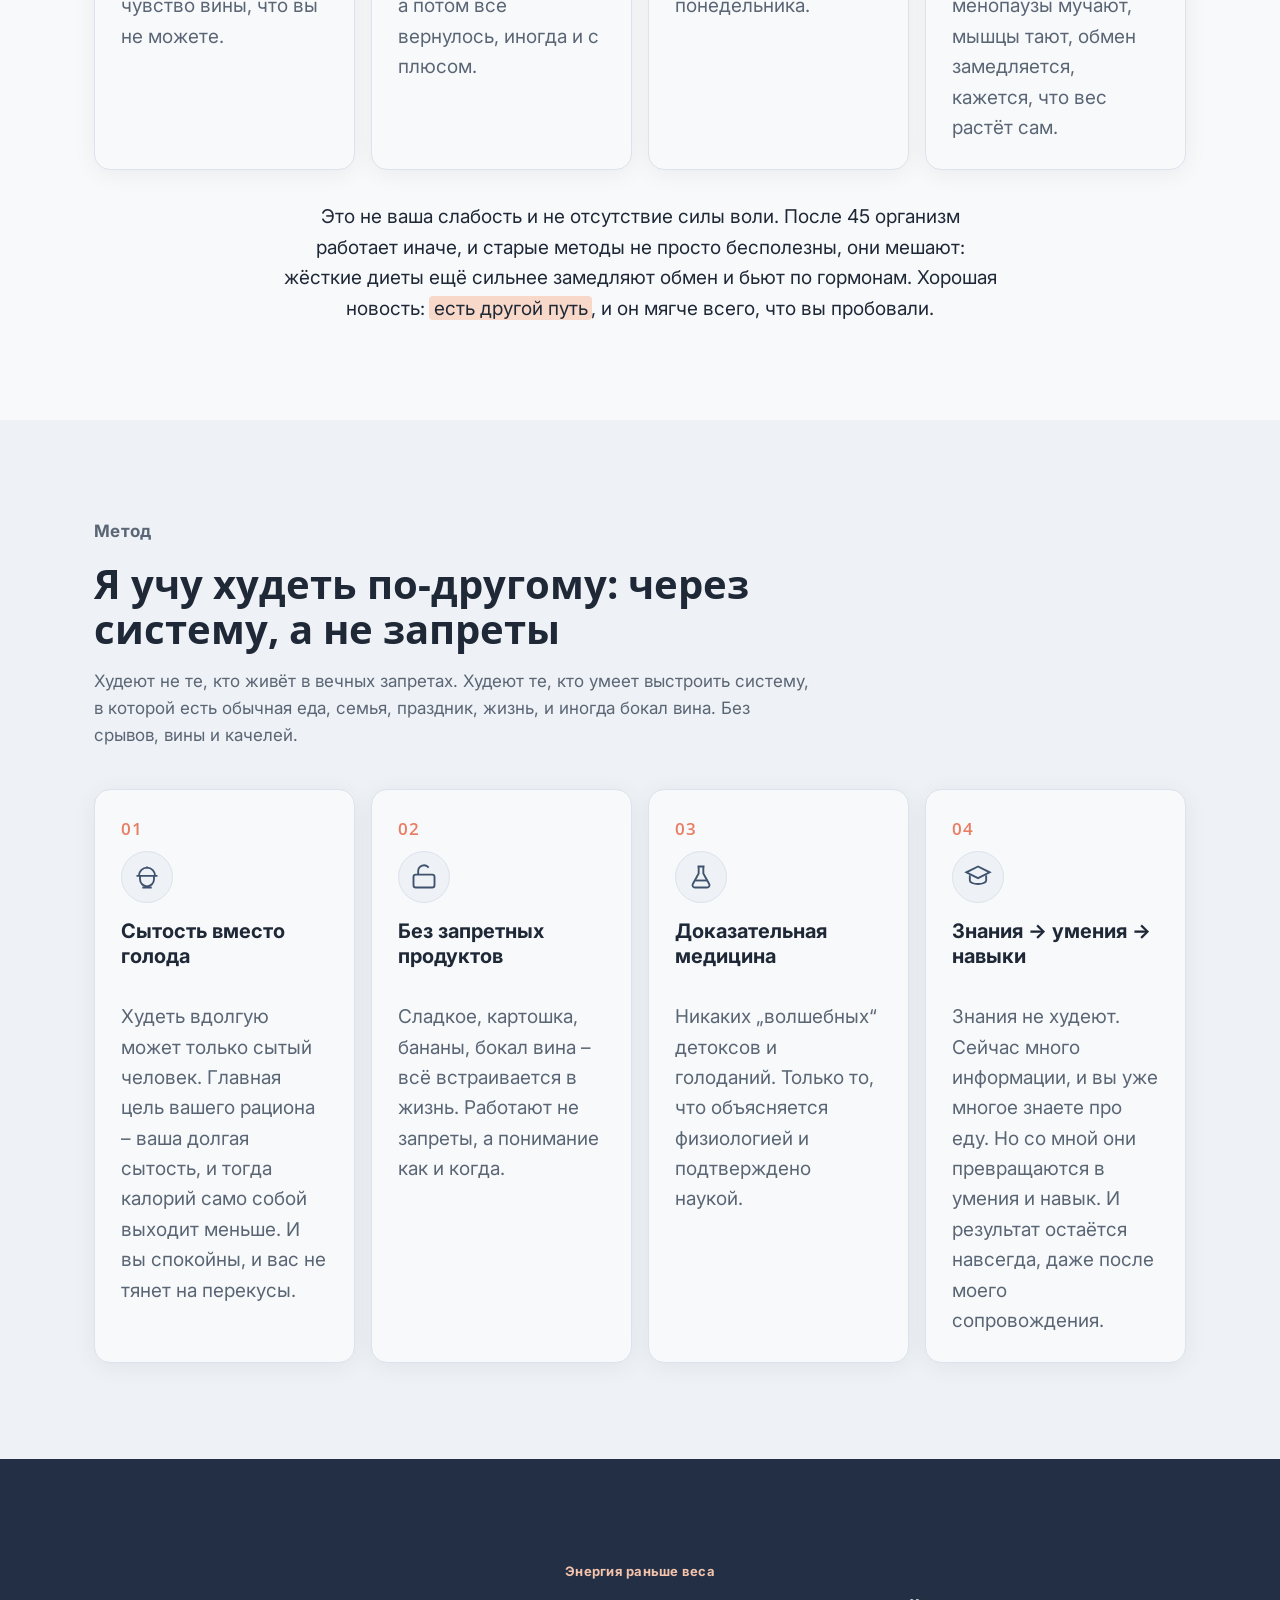
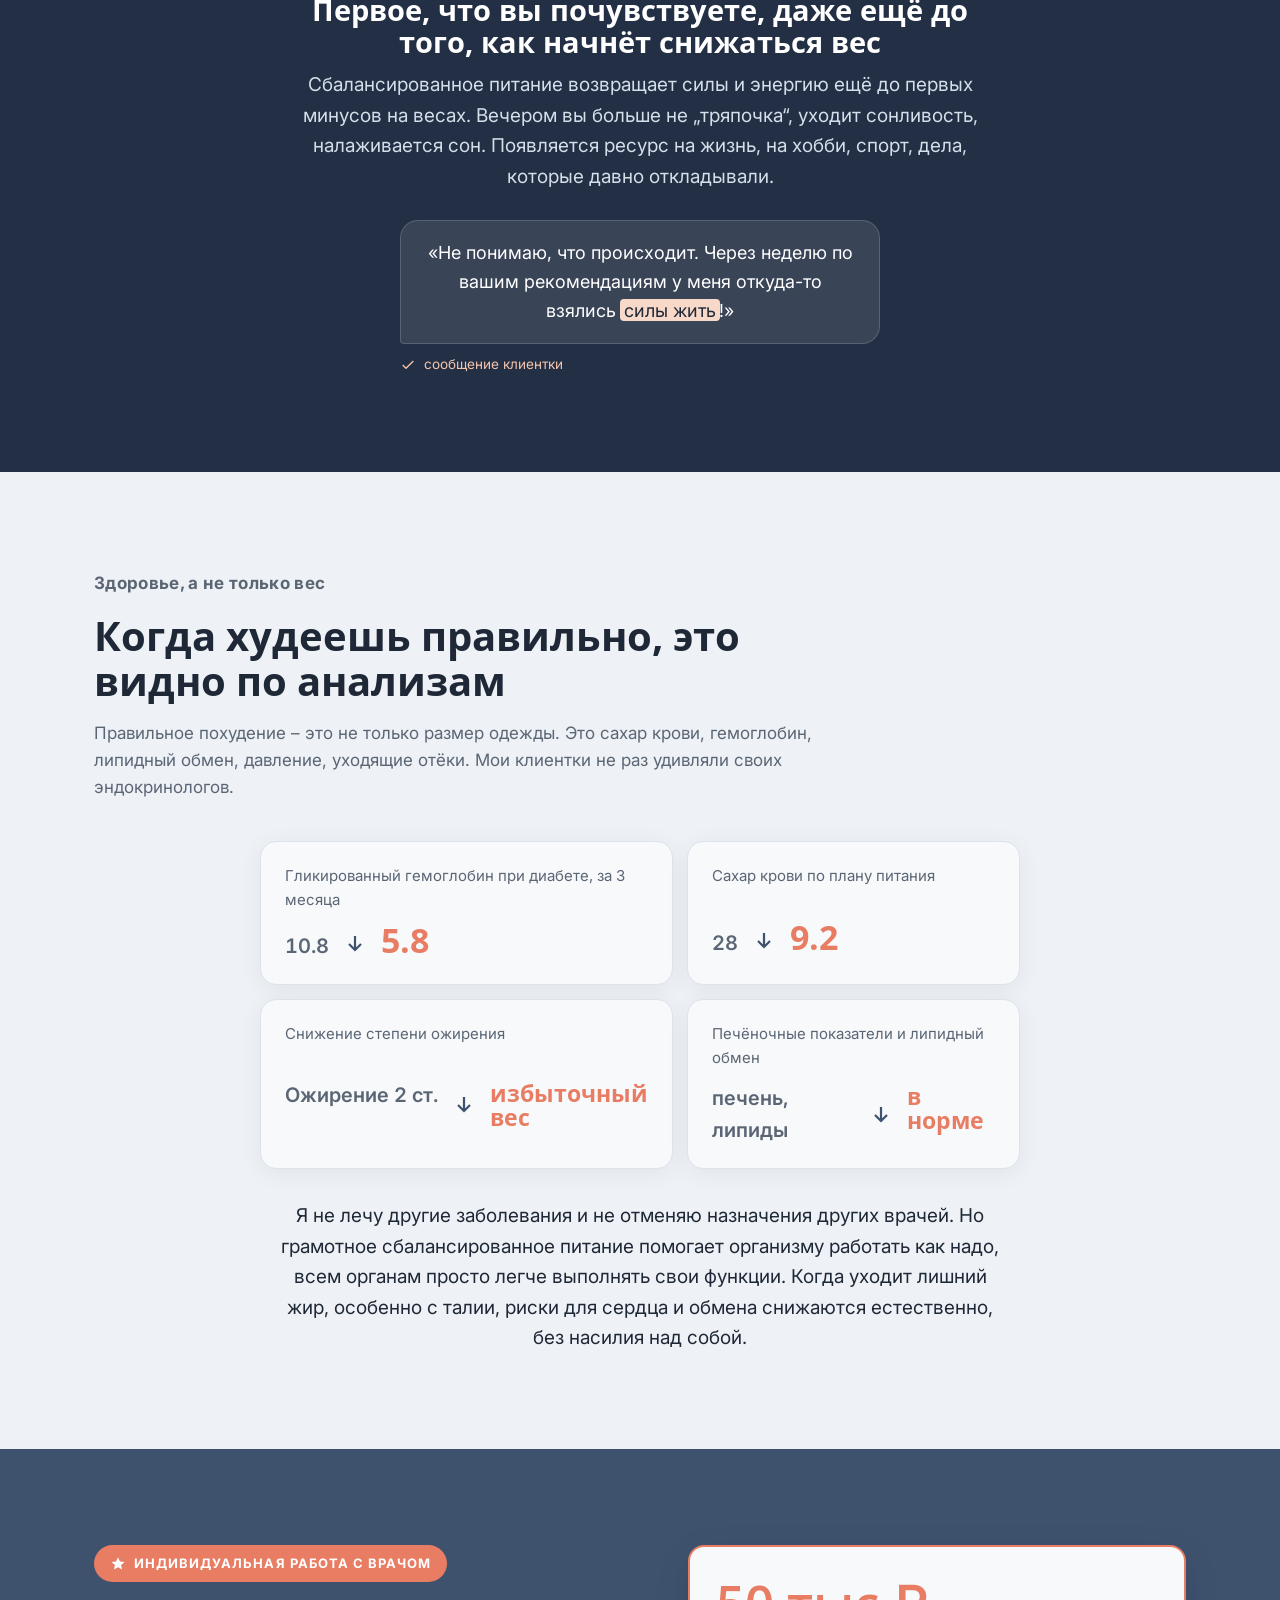
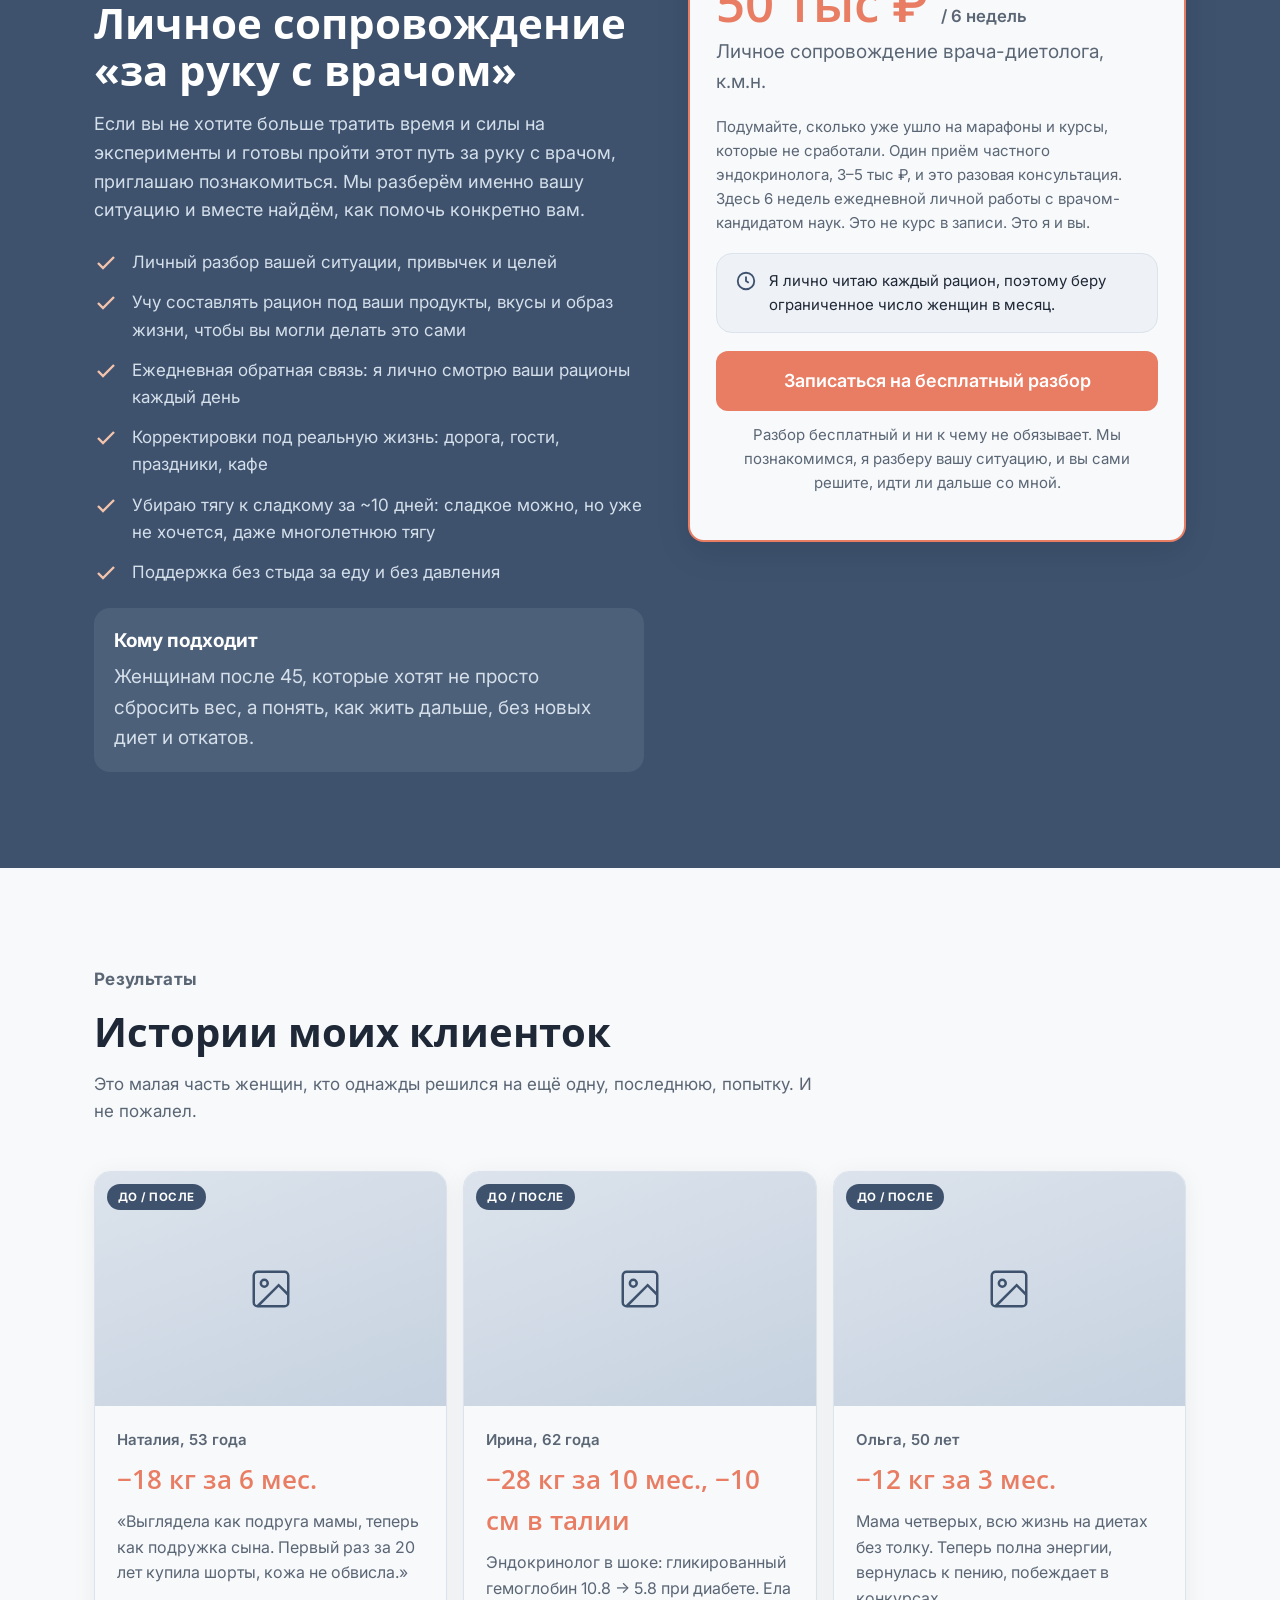
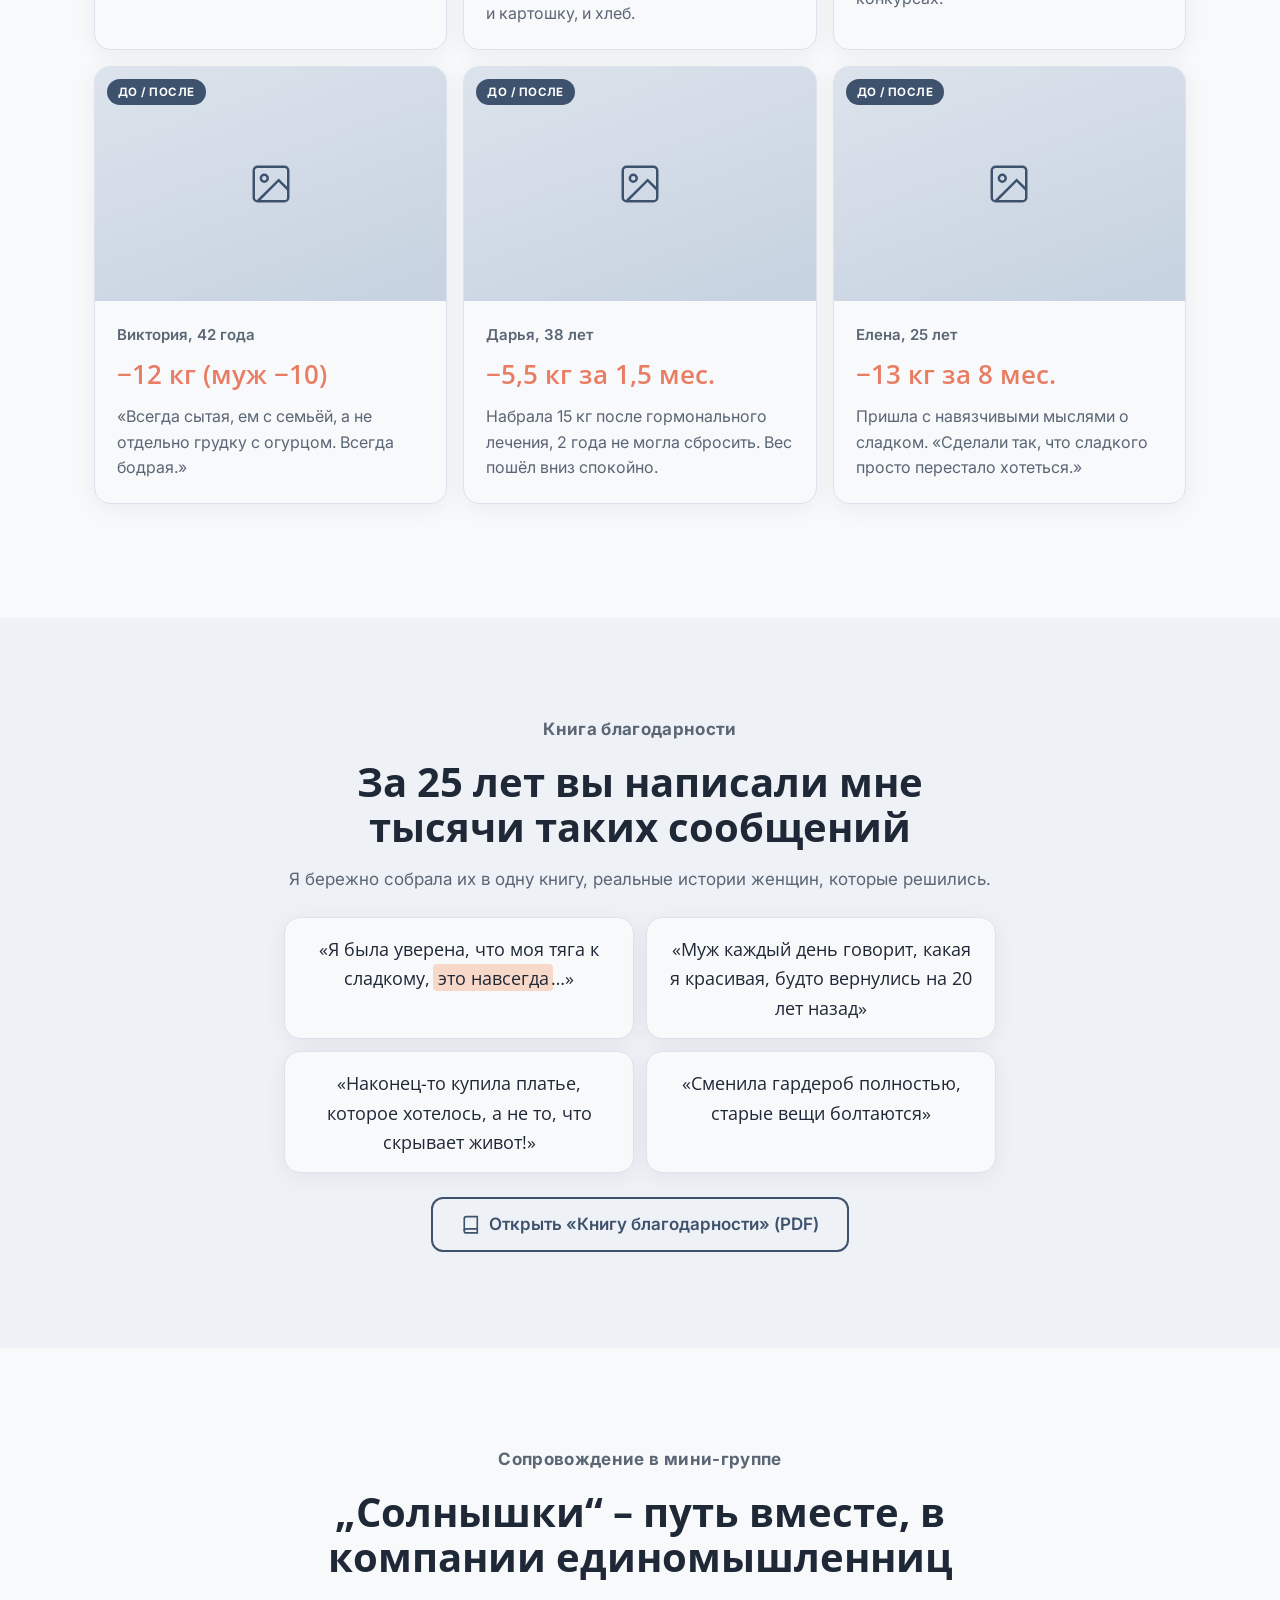
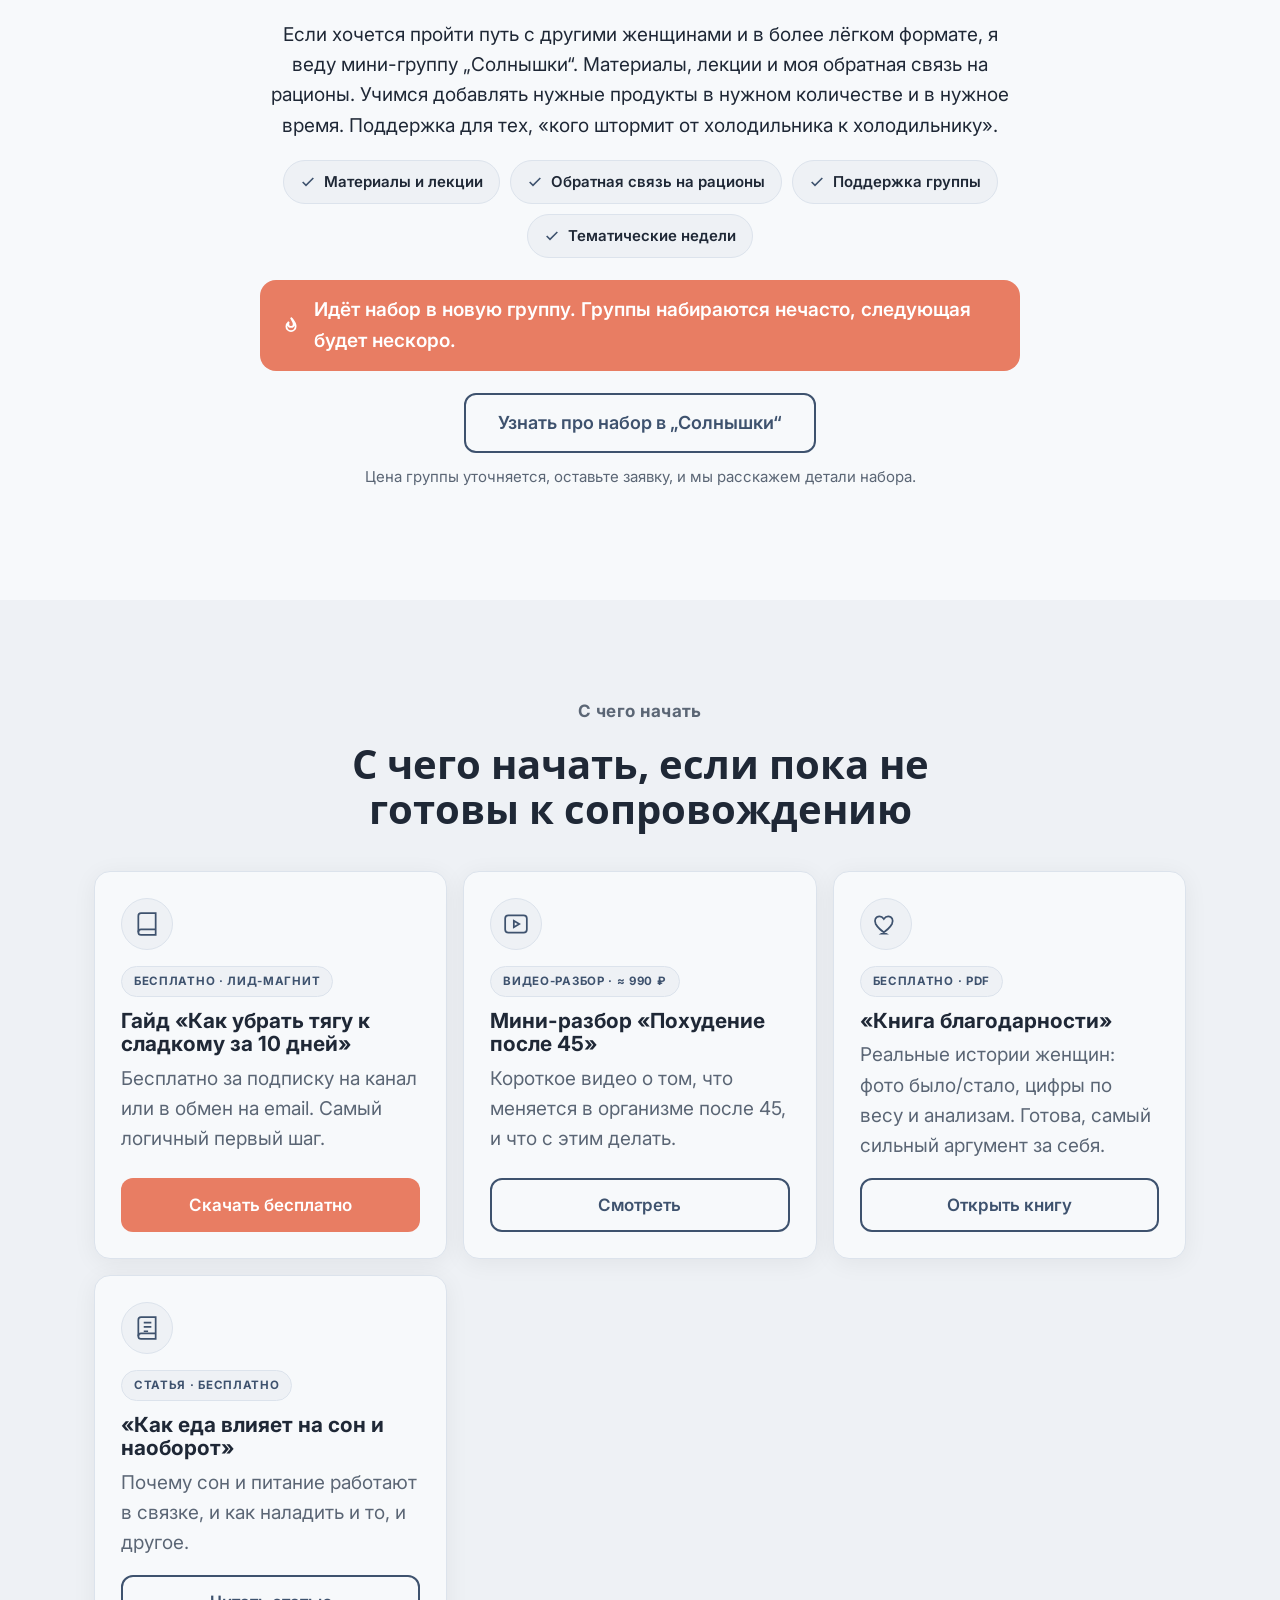
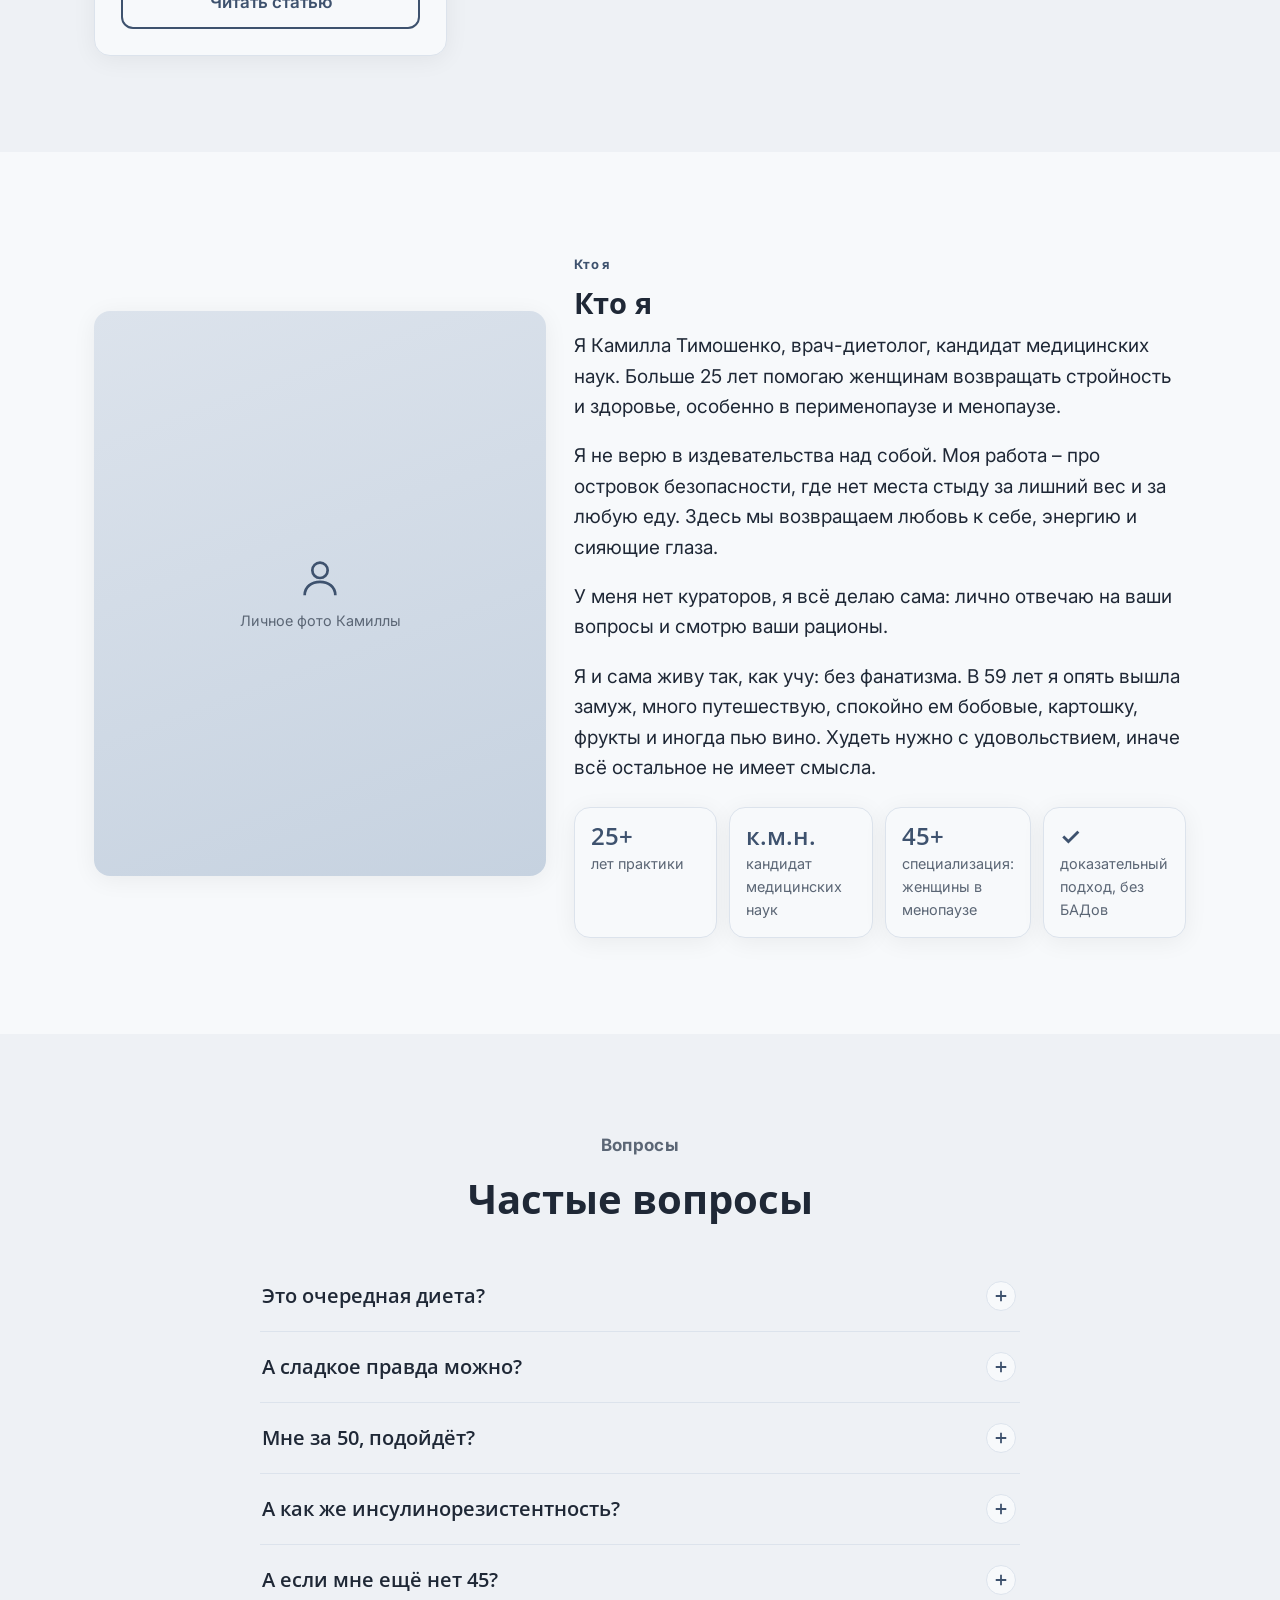
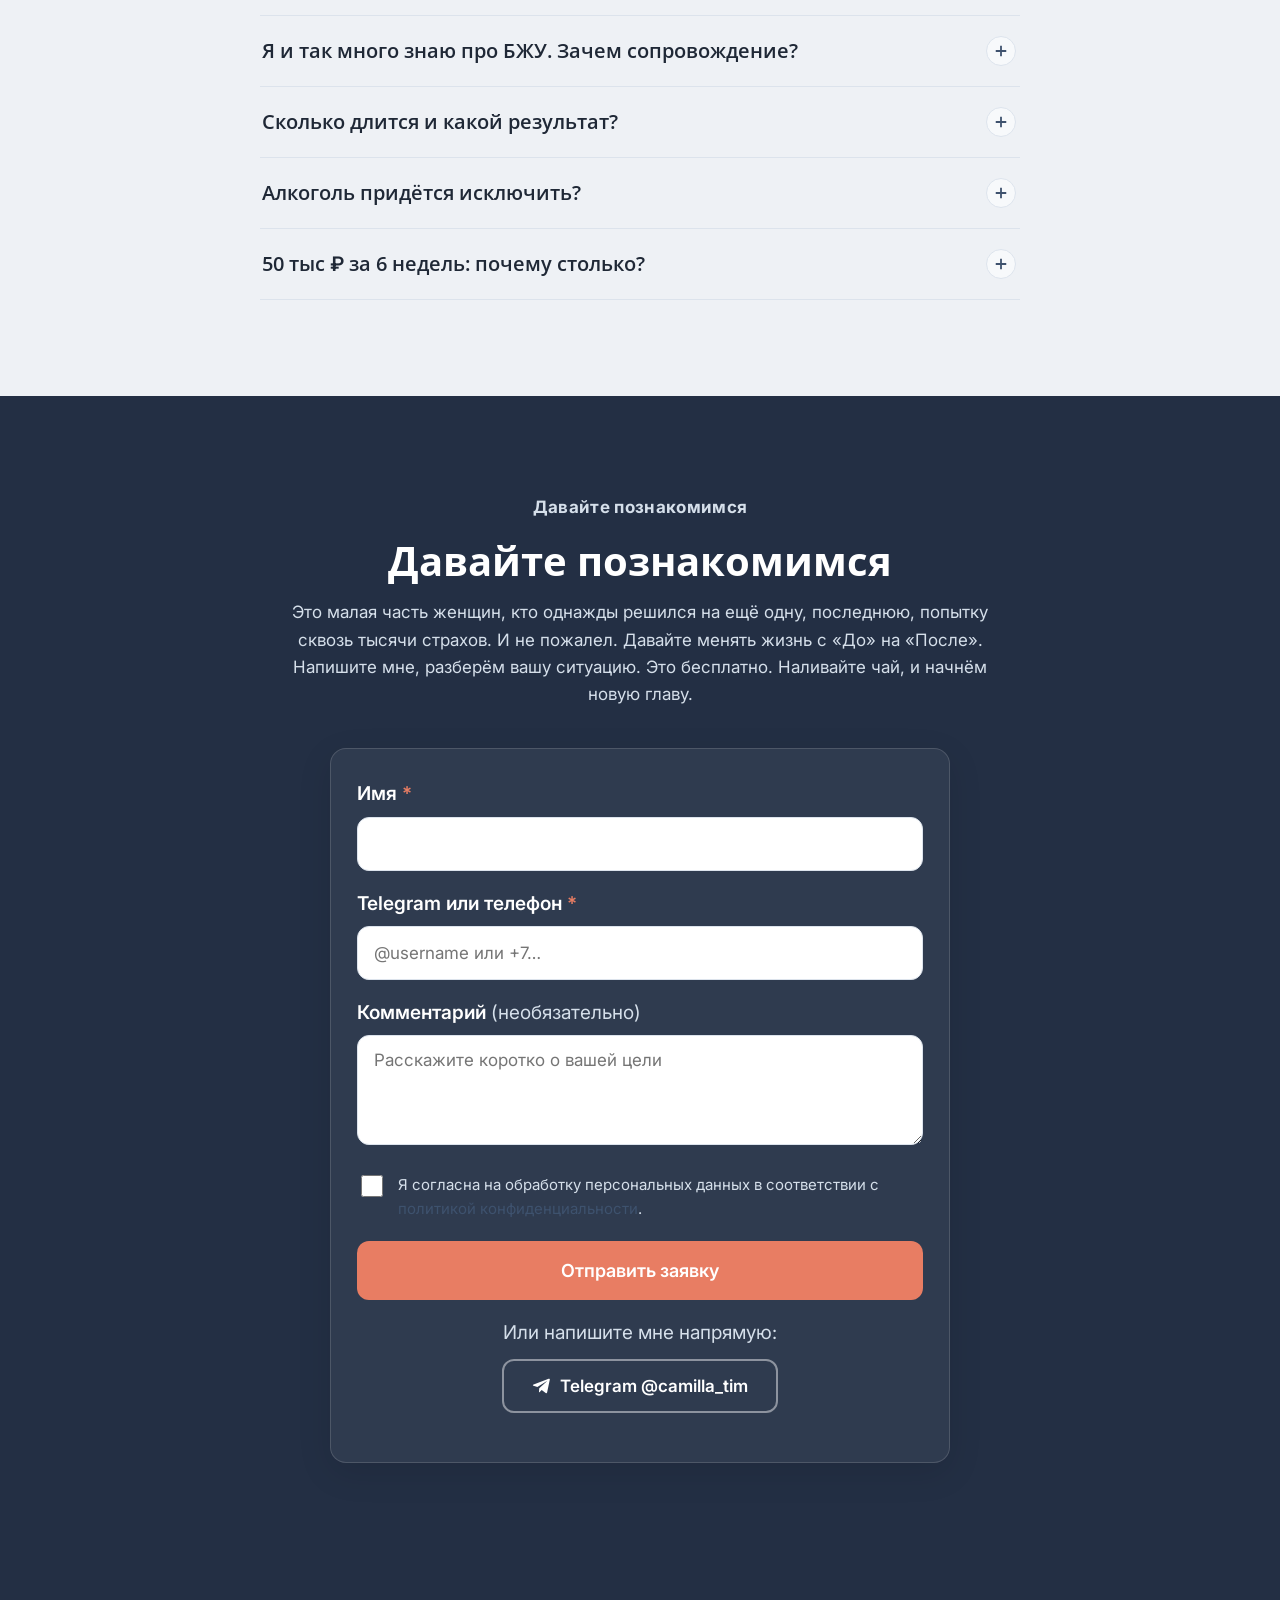
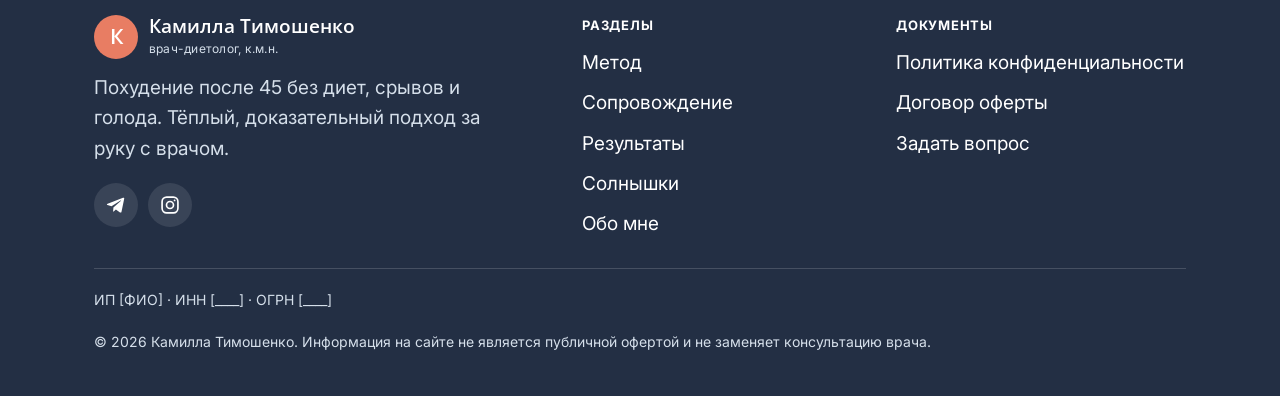
==== commit 08ea060b: "Цена 50 тыс ₽ / 6 недель Co-Authored-By: Claude Opus 4.8 <noreply@anthropic.com>" ====
--- a/index.html
+++ b/index.html
@@ -229,9 +229,9 @@
 
         <div class="reveal">
           <div class="price-card">
-            <p class="price">50 000 ₽ <small>/ месяц</small></p>
+            <p class="price">50 тыс ₽ <small>/ 6 недель</small></p>
             <p class="price-sub">Личное сопровождение врача-диетолога, к.м.н.</p>
-            <p class="anchor-note">Подумайте, сколько уже ушло на марафоны и курсы, которые не сработали. Один приём частного эндокринолога, 3 000–5 000 ₽, и это разовая консультация. Здесь целый месяц ежедневной личной работы с врачом-кандидатом наук. Это не курс в записи. Это я и вы.</p>
+            <p class="anchor-note">Подумайте, сколько уже ушло на марафоны и курсы, которые не сработали. Один приём частного эндокринолога, 3–5 тыс ₽, и это разовая консультация. Здесь 6 недель ежедневной личной работы с врачом-кандидатом наук. Это не курс в записи. Это я и вы.</p>
             <div class="scarcity">
               <svg viewBox="0 0 24 24" fill="none" stroke="currentColor" stroke-width="2"><circle cx="12" cy="12" r="9"/><path d="M12 7v5l3 2"/></svg>
               <span>Я лично читаю каждый рацион, поэтому беру ограниченное число женщин в месяц.</span>
@@ -412,7 +412,7 @@
         <div class="faq__item reveal"><button class="faq__q" type="button">Я и так много знаю про БЖУ. Зачем сопровождение?<span class="plus"><svg viewBox="0 0 24 24" fill="none" stroke="currentColor" stroke-width="2.4"><path d="M12 5v14M5 12h14"/></svg></span></button><div class="faq__a"><div class="faq__a-inner">Знания не худеют. Худеет навык на ежедневной практике и обратной связи.</div></div></div>
         <div class="faq__item reveal"><button class="faq__q" type="button">Сколько длится и какой результат?<span class="plus"><svg viewBox="0 0 24 24" fill="none" stroke="currentColor" stroke-width="2.4"><path d="M12 5v14M5 12h14"/></svg></span></button><div class="faq__a"><div class="faq__a-inner">Худеем медленно и спокойно, чтобы вес не вернулся. Конкретику разберём на личном знакомстве.</div></div></div>
         <div class="faq__item reveal"><button class="faq__q" type="button">Алкоголь придётся исключить?<span class="plus"><svg viewBox="0 0 24 24" fill="none" stroke="currentColor" stroke-width="2.4"><path d="M12 5v14M5 12h14"/></svg></span></button><div class="faq__a"><div class="faq__a-inner">Нет. Бокал вина встроим так, чтобы он не мешал. Запреты ведут к срывам.</div></div></div>
-        <div class="faq__item reveal"><button class="faq__q" type="button">50 000 ₽/мес: почему столько?<span class="plus"><svg viewBox="0 0 24 24" fill="none" stroke="currentColor" stroke-width="2.4"><path d="M12 5v14M5 12h14"/></svg></span></button><div class="faq__a"><div class="faq__a-inner">Это не курс в записи, а ежедневная личная работа врача-к.м.н. Подумайте, сколько ушло на марафоны без результата. Здесь вы платите за систему, которая остаётся навсегда.</div></div></div>
+        <div class="faq__item reveal"><button class="faq__q" type="button">50 тыс ₽ за 6 недель: почему столько?<span class="plus"><svg viewBox="0 0 24 24" fill="none" stroke="currentColor" stroke-width="2.4"><path d="M12 5v14M5 12h14"/></svg></span></button><div class="faq__a"><div class="faq__a-inner">Это не курс в записи, а ежедневная личная работа врача-к.м.н. Подумайте, сколько ушло на марафоны без результата. Здесь вы платите за систему, которая остаётся навсегда.</div></div></div>
       </div>
     </div>
   </section>
